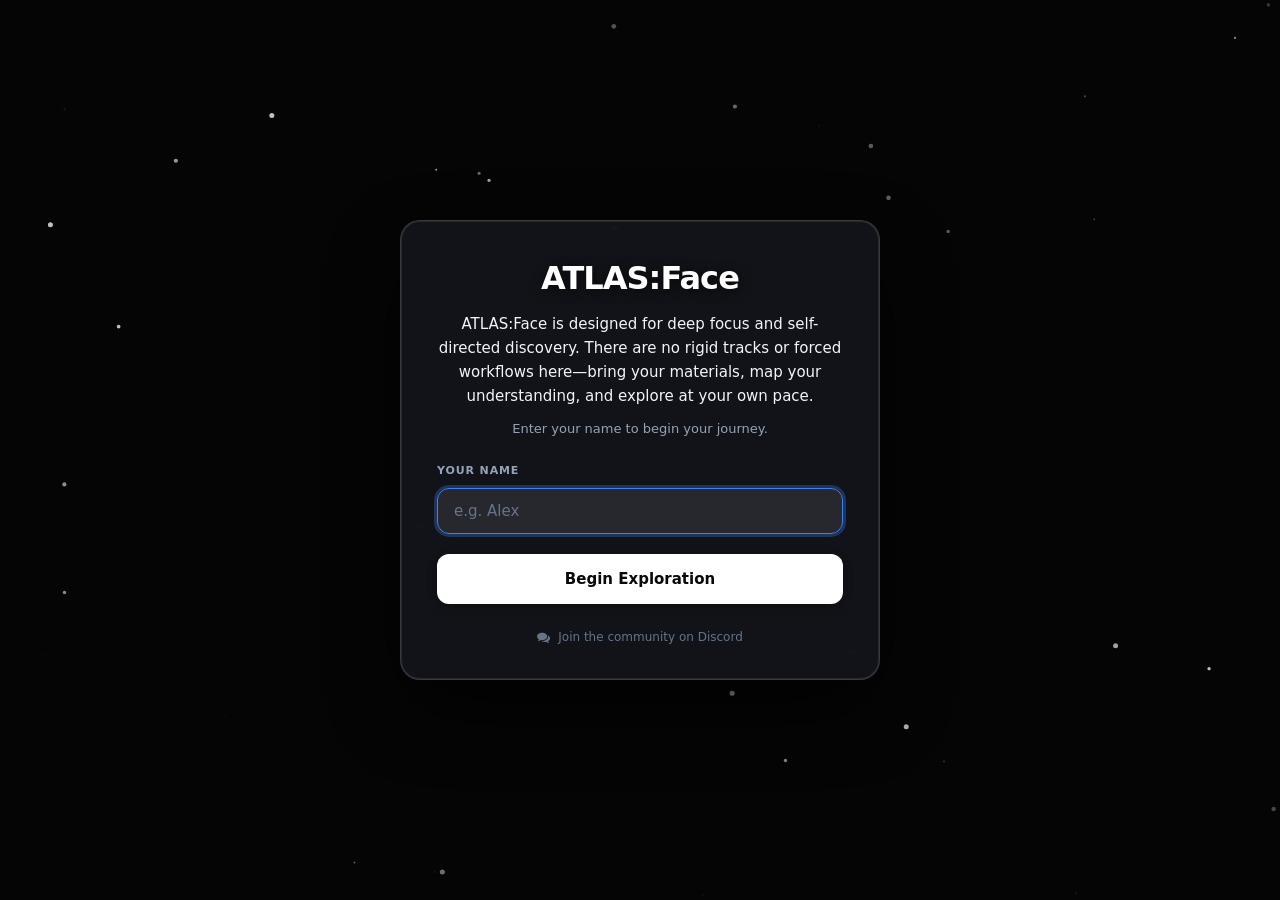
==== app/index.html @ 621ea897 "deploy: update site with web-optimized browser edition and v1.0.32 multi-platform releases" ====
<!DOCTYPE html>
<!-- filepath: d:\my-study-app\index.html -->

<head>
    <meta charset="UTF-8">
    <meta name="viewport" content="width=device-width, initial-scale=1.0, maximum-scale=1.0, user-scalable=no">
    <meta http-equiv="Content-Security-Policy"
        content="default-src 'self';
                 script-src 'self' 'unsafe-inline' 'unsafe-eval' 'wasm-unsafe-eval' blob: https://www.youtube.com https://*.youtube.com https://s.ytimg.com https://cdn.jsdelivr.net https://www.gstatic.com https://*.gstatic.com https://*.firebaseio.com https://*.firebasedatabase.app http://localhost:8400;
                 worker-src 'self' blob:;
                 style-src 'self' blob: https://fonts.googleapis.com https://cdn.jsdelivr.net 'unsafe-inline';
                 font-src 'self' data: https://fonts.gstatic.com https://cdn.jsdelivr.net;
                 img-src 'self' data: blob: https: http:;
                 frame-src 'self' blob: https://www.youtube.com https://youtube.com https://*.firebaseio.com https://*.firebasedatabase.app;
                 connect-src 'self' data: blob: ws: wss: https: http: http://localhost:* http://127.0.0.1:* https://*.resistancelabs.tech https://*.netlify.app https://generativelanguage.googleapis.com https://api.groq.com https://integrate.api.nvidia.com https://api.openai.com https://openrouter.ai https://api.deepseek.com https://api.anthropic.com https://api.mistral.ai https://www.youtube.com https://youtube.com https://*.googlevideo.com https://*.ytimg.com https://cdn.jsdelivr.net https://tessdata.projectnaptha.com https://api.github.com https://raw.githubusercontent.com https://*.firebaseio.com https://*.firebasedatabase.app wss://*.firebaseio.com wss://*.firebasedatabase.app https://www.gstatic.com http://localhost:8400;">
    <title>ATLAS:Face</title>
    <link rel="icon" type="image/png" href="./icon.png">
    <link rel="shortcut icon" href="./icon.ico">
    <!-- Extracted Theme Files -->
    <!-- Extracted Component Files -->
    <!-- Extracted Layout & UI Files (Pass 2 & 3) -->
    <!-- Design System Foundation -->
    <!-- Component Library -->
    <!-- Component Styles -->
    <!-- Routine System -->
    <!-- Brain Dump -->
    <!-- Mobile Responsive Styles -->
    <!-- Lain Theme Zero Transparency Override -->
    <!-- Lain Theme Complete Redesign -->
    <!-- Activity Rail Navigation -->
    <!-- Quick Create & Command Palette -->
    <!-- Plugin Marketplace -->
    <!-- Community Marketplace -->
    <!-- Multi-Select -->
    <!-- Mobile Redesign 2025 — Comprehensive mobile overrides — MUST BE LAST APP CSS -->
    <link rel="preconnect" href="https://fonts.googleapis.com">
    <link rel="preconnect" href="https://fonts.gstatic.com" crossorigin>
    <link rel="preload" as="style" href="https://fonts.googleapis.com/css2?family=Fira+Code:wght@300..700&family=Inter:ital,opsz,wght@0,14..32,100..900;1,14..32,100..900&family=Outfit:wght@100..900&display=swap" onload="this.onload=null;this.rel='stylesheet'">
    <link rel="preload" as="style" href="https://fonts.googleapis.com/css2?family=EB+Garamond:wght@400;500;700&family=Georgia&family=Playfair+Display:wght@700&family=Source+Code+Pro:wght@400;500&display=swap" onload="this.onload=null;this.rel='stylesheet'">
    <noscript>
        <link rel="stylesheet" href="https://fonts.googleapis.com/css2?family=Fira+Code:wght@300..700&family=Inter:ital,opsz,wght@0,14..32,100..900;1,14..32,100..900&family=Outfit:wght@100..900&display=swap">
        <link rel="stylesheet" href="https://fonts.googleapis.com/css2?family=EB+Garamond:wght@400;500;700&family=Georgia&family=Playfair+Display:wght@700&family=Source+Code+Pro:wght@400;500&display=swap">
    </noscript>

    <!-- Early Web Bridge Initialization for Browser Mode -->
    <script>
        (function() {
            if (!window.electronAPI && !(window.Capacitor && window.Capacitor.isNativePlatform && window.Capacitor.isNativePlatform())) {
                var noop = function() { return Promise.resolve({ success: true }); };
                window.electronAPI = new Proxy({
                    isWeb: true,
                    getAppVersion: function() { return Promise.resolve('1.0.32'); },
                    getAppSettings: function() { return Promise.resolve({ success: true, vaultsRootPath: 'browser-vault', web: true }); },
                    getVaultsRoot: function() { return Promise.resolve({ success: true, path: 'browser-vault', isDefault: true, web: true }); },
                    openExternal: function(url) { window.open(url, '_blank', 'noopener,noreferrer'); return Promise.resolve({ success: true }); }
                }, {
                    get: function(target, prop) {
                        if (prop in target) return target[prop];
                        return noop;
                    }
                });
            }
        })();
    </script>

    <!-- Early Theme Detection - Apply theme class before first paint -->
    <script>
        (function () {
            try {
                var savedTheme = localStorage.getItem('setting_theme') || 'system';
                var themeClass = 'theme-light';
                var isDark = false;

                // Map theme value to class
                var themeMap = {
                    'light': 'theme-light',
                    'dark': 'theme-dark',
                    'atlas-dark': 'theme-atlas-dark',
                    'classic-light': 'theme-classic-light',
                    'lea': 'theme-lea',
                    'nonov': 'theme-nonov',
                    'athenaeum': 'theme-athenaeum',
                    'solo-leveling': 'theme-solo-leveling',
                    'lain': 'theme-lain',
                    'christmas': 'theme-christmas',
                    'eman': 'theme-eman',
                    'taz': 'theme-taz'
                };

                // Dark themes list
                var darkThemes = ['dark', 'atlas-dark', 'nonov', 'solo-leveling', 'lain', 'taz'];

                if (savedTheme === 'founder') {
                    savedTheme = 'system';
                    localStorage.setItem('setting_theme', savedTheme);
                }

                if (savedTheme === 'system') {
                    isDark = window.matchMedia && window.matchMedia('(prefers-color-scheme: dark)').matches;
                    themeClass = isDark ? 'theme-dark' : 'theme-light';
                } else if (themeMap[savedTheme]) {
                    themeClass = themeMap[savedTheme];
                    isDark = darkThemes.indexOf(savedTheme) !== -1;
                } else if (savedTheme.startsWith('custom-')) {
                    themeClass = 'theme-' + savedTheme;
                }

                document.documentElement.classList.add(themeClass);
                if (savedTheme.startsWith('custom-')) {
                    document.documentElement.classList.add('theme-custom-active');
                    document.documentElement.dataset.customThemeId = savedTheme;
                }

                var editorGrainTexture = localStorage.getItem('setting_editor_grain_texture');
                if (editorGrainTexture === 'false') {
                    document.documentElement.classList.add('editor-grain-texture-off');
                }

                // Apply immediate dark styles to prevent flash
                if (isDark) {
                    document.documentElement.style.setProperty('--splash-bg', '#050505');
                    document.documentElement.style.setProperty('--splash-text', '#DADADA');
                }
            } catch (e) {
                console.warn('Early theme detection failed:', e);
            }
        })();
    </script>

    <!-- Early Feature Gating - Hide disabled features before first paint -->
    <script>
        (function() {
            try {
                var STORAGE_KEY = 'featureGating_profile';
                var STORAGE_KEY_CUSTOM = 'featureGating_custom';
                var profileId = localStorage.getItem(STORAGE_KEY) || 'study-session';
                
                // All feature keys (must match feature-gating.js ALL_FEATURES)
                var allKeys = ['review','focus','universe','edits','quest','routine','braindump','brainTraining','gamification','skillAllocation','adventureLog','marketplace','multiSelect','resources','bulk','aiGen','cardAIChat','notes','scratch','firstPrinciples','liveMarkdownSync','slides','canvas','exportPdf','shareLesson','exercisePanel','journal','welcomeScreen','themeCreator','crammingViz','discordActivity','aiQuotes','exam','goals','thinkDeeper','cardSplitter','cardExpander','cardLinking','cardRefiner','pdfViewer','videoViewer','videoAI','epubViewer'];
                
                var profiles = {
                    'study-session': ['review','notes','aiGen','journal','resources','pdfViewer','videoViewer','videoAI','epubViewer','cardLinking','liveMarkdownSync','welcomeScreen'],
                    essentials: ['review','notes','aiGen'],
                    balanced: ['review','focus','quest','edits','gamification','adventureLog','notes','aiGen','cardAIChat','bulk','scratch','journal','exam','goals','resources','cardLinking','thinkDeeper','cardRefiner','firstPrinciples','liveMarkdownSync','pdfViewer','videoViewer','epubViewer','marketplace','multiSelect','shareLesson','exercisePanel','welcomeScreen','skillAllocation','braindump','brainTraining','universe'],
                    power: allKeys
                };
                
                var enabled;
                if (profileId === 'custom') {
                    try {
                        var custom = JSON.parse(localStorage.getItem(STORAGE_KEY_CUSTOM) || '{}');
                        enabled = allKeys.filter(function(k) { return custom[k] !== false; });
                    } catch(e) { enabled = profiles['study-session']; }
                } else {
                    enabled = profiles[profileId] || profiles['study-session'];
                }
                
                // Build CSS rule to hide disabled features instantly
                var hiddenSelectors = allKeys
                    .filter(function(k) { return enabled.indexOf(k) === -1; })
                    .map(function(k) { return '[data-feature="' + k + '"]'; });
                
                if (hiddenSelectors.length > 0) {
                    var style = document.createElement('style');
                    style.id = 'early-feature-gating';
                    style.textContent = hiddenSelectors.join(',') + '{display:none!important}';
                    document.head.appendChild(style);
                }
            } catch(e) {
                console.warn('Early feature gating failed:', e);
            }
        })();
    </script>

    <!-- Immediate dark splash style for dark themes (no flash of white) -->
    <style>
        .splash-overlay {
            position: fixed;
            inset: 0;
            width: 100%;
            height: 100%;
            display: flex;
            flex-direction: column;
            justify-content: center;
            align-items: center;
            overflow: hidden;
            z-index: var(--z-splash, 100000);
            isolation: isolate;
            background:
                url('./assets/paper-grain-CIH4DCIx.png'),
                linear-gradient(135deg, #fcfcfb 0%, #f8fafc 54%, #eef2f6 100%);
            background-size: 180px 180px, auto;
        }

        .splash-overlay::before {
            content: '';
            position: absolute;
            inset: 0;
            z-index: -1;
            pointer-events: none;
            background:
                linear-gradient(90deg, transparent, rgba(17, 24, 39, 0.09) 49%, transparent);
            opacity: 0.32;
            mix-blend-mode: multiply;
        }

        .splash-logo {
            display: flex;
            flex-direction: column;
            align-items: center;
            gap: 14px;
            position: relative;
            z-index: 1;
        }

        .splash-icon {
            width: clamp(112px, 13vw, 150px);
            height: clamp(112px, 13vw, 150px);
            object-fit: contain;
        }

        .splash-brand {
            display: flex;
            align-items: baseline;
            gap: 2px;
            font-family: 'Outfit', 'Inter', system-ui, sans-serif;
            font-size: clamp(2rem, 4vw, 2.8rem);
            font-weight: 650;
            line-height: 1;
            letter-spacing: 0;
        }

        .splash-atlas {
            color: #111827;
        }

        .splash-colon {
            color: #2563eb;
        }

        .splash-face,
        .splash-tagline {
            color: #6b7280;
        }

        .splash-tagline {
            max-width: min(80vw, 420px);
            margin: 8px 0 0;
            font-size: 0.8rem;
            line-height: 1.45;
            letter-spacing: 0.08em;
            text-align: center;
            text-transform: uppercase;
        }

        .splash-loader {
            position: relative;
            z-index: 1;
            width: min(52vw, 260px);
            height: 2px;
            margin-top: 36px;
            overflow: hidden;
            background: rgba(17, 24, 39, 0.13);
        }

        .splash-loader-bar {
            width: 42%;
            height: 100%;
            background: linear-gradient(90deg, transparent, #2563eb, transparent);
        }

        html:not(.theme-light):not(.theme-lea):not(.theme-nonov):not(.theme-athenaeum):not(.theme-classic-light) .splash-overlay {
            --splash-early-bg: #08090d;
            --splash-early-text: #eceff4;
            --splash-early-muted: #9aa3af;
            background:
                url('./assets/paper-grain-CIH4DCIx.png'),
                linear-gradient(135deg, #08090d 0%, #11151c 48%, #090b10 100%) !important;
            background-size: 180px 180px, auto !important;
        }

        html:not(.theme-light):not(.theme-lea):not(.theme-nonov):not(.theme-athenaeum):not(.theme-classic-light) .splash-atlas,
        html:not(.theme-light):not(.theme-lea):not(.theme-nonov):not(.theme-athenaeum):not(.theme-classic-light) .splash-face {
            color: var(--splash-early-text) !important;
        }

        html:not(.theme-light):not(.theme-lea):not(.theme-nonov):not(.theme-athenaeum):not(.theme-classic-light) .splash-icon {
            filter: invert(1) drop-shadow(0 18px 40px rgba(0, 0, 0, 0.35)) !important;
        }

        html.theme-nonov .splash-overlay {
            background:
                url('./assets/paper-grain-CIH4DCIx.png'),
                linear-gradient(120deg, rgba(4, 179, 0, 0.10), transparent 38%, rgba(123, 0, 186, 0.14)),
                linear-gradient(135deg, #17141c 0%, #24202b 54%, #18151f 100%) !important;
            background-size: 180px 180px, auto, auto !important;
        }

        html.theme-nonov .splash-overlay::before {
            background:
                linear-gradient(90deg, transparent, rgba(237, 237, 237, 0.055) 49%, transparent);
            opacity: 0.28;
            mix-blend-mode: soft-light;
        }

        html.theme-nonov .splash-atlas,
        html.theme-nonov .splash-face {
            color: #ededed !important;
        }

        html.theme-nonov .splash-colon {
            color: #04b300 !important;
        }

        html.theme-nonov .splash-tagline {
            color: #a5a5a5 !important;
        }

        html.theme-nonov .splash-icon {
            filter: invert(1) drop-shadow(0 18px 40px rgba(4, 179, 0, 0.12)) !important;
        }

        html.theme-nonov .splash-loader {
            background: rgba(237, 237, 237, 0.14);
        }

        html.theme-nonov .splash-loader-bar {
            background: linear-gradient(90deg, transparent, #04b300, transparent);
        }
    </style>

  <script type="module" crossorigin src="./assets/index-QHYFmtLO.js"></script>
  <link rel="modulepreload" crossorigin href="./assets/vendor-codemirror-DUfYp2mG.js">
  <link rel="modulepreload" crossorigin href="./assets/vendor-markdown-BkjUMIlX.js">
  <link rel="modulepreload" crossorigin href="./assets/vendor-graph-DwCx8zU5.js">
  <link rel="stylesheet" crossorigin href="./assets/vendor-markdown-BCx1q_2Y.css">
  <link rel="stylesheet" crossorigin href="./assets/index-DNHYr3q3.css">
</head>

<body>
    <!-- Mobile Navigation - MUST LOAD FIRST for viewport detection -->

    <!-- Splash Screen Overlay -->
    <div id="splash-overlay" class="splash-overlay">
        <div class="splash-logo">
            <img src="./assets/logo-mark-trans-CnV2a4aa.png" alt="ATLAS Logo" class="splash-icon" width="150" height="150">
            <div class="splash-brand">
                <span class="splash-atlas">ATLAS</span><span class="splash-colon">:</span><span
                    class="splash-face">Face</span>
            </div>
            <p class="splash-tagline">Your intelligent study companion</p>
        </div>
        <div class="splash-loader">
            <div class="splash-loader-bar"></div>
        </div>
    </div>

    <div id="custom-title-bar">
        <div class="title-bar-main-area">
            <div class="app-icon-title">
                <!-- You can put an SVG or img tag here for your app icon -->
                <!-- <img src="path/to/your/icon.png" alt="App Icon" class="app-icon"> -->
                <span class="app-title">ATLAS:Face</span> <!-- Or set via document.title -->
                <button id="workspace-title-chip" class="workspace-title-chip" type="button" title="Current workspace">
                    <i class="fa fa-folder-open-o" aria-hidden="true"></i>
                    <span id="workspace-title-name">Workspace</span>
                </button>
            </div>

            <div id="title-bar-affirmation" class="title-bar-dynamic-text" title="Click to change" data-feature="aiQuotes">
                <!-- Content will be set by JavaScript -->
            </div>
            <!-- Quick Action Buttons -->
            <div class="title-bar-actions">
                <!-- Buttons moved to sidebar -->
            </div>
        </div>
        <div class="window-controls">
            <!-- index.html - Inside .window-controls -->

            <button id="minimize-btn" class="window-control-btn" title="Minimize">
                <span class="wc-symbol">−</span>
            </button>

            <button id="maximize-btn" class="window-control-btn" title="Maximize">
                <span class="wc-symbol">□</span>
            </button>

            <button id="restore-btn" class="window-control-btn" title="Restore" style="display: none;">
                <span class="wc-symbol">❐</span>
            </button>

            <button id="close-btn" class="window-control-btn" title="Close">
                <span class="wc-symbol">×</span>
            </button>
        </div>
    </div>

    <div class="container">
        <!-- Activity Rail - Always visible icon navigation -->
        <nav class="activity-rail" id="activity-rail" role="navigation" aria-label="Activity navigation">
            <div class="activity-rail-top">
                <!-- Rail items rendered dynamically by ActivityRailController from registry -->
            </div>
            <div class="activity-rail-bottom">
                <div class="activity-rail-separator"></div>
                <!-- Bottom items rendered dynamically -->
                <div class="activity-rail-user" id="rail-user-avatar" title="Profile & Stats" data-avatar-mode="initials">
                    S
                </div>
            </div>
        </nav>

        <!-- Activity Panel - Expandable content next to rail -->
        <div class="activity-panel" id="activity-panel">
            <div class="activity-panel-header">
                <span class="activity-panel-title" id="activity-panel-title">Explorer</span>
                <button class="activity-panel-close" id="activity-panel-close" title="Close Panel">
                    <i class="fa fa-times" aria-hidden="true"></i>
                </button>
            </div>
            <div class="activity-panel-body" id="activity-panel-body">
                <!-- Explorer Panel View (default) -->
                <div class="activity-panel-view active" data-view="explorer" id="panel-view-explorer">
                    <div class="explorer-skeleton-container">
                        <div class="explorer-header-bar"><div class="explorer-search-wrapper skeleton"></div></div>
                        <div class="explorer-tree">
                            <div class="explorer-node skeleton-node"><div class="explorer-icon skeleton skeleton-avatar"></div><div class="explorer-name skeleton skeleton-text" style="width: 70%"></div></div>
                            <div class="explorer-node skeleton-node" style="padding-left: 28px"><div class="explorer-icon skeleton skeleton-avatar"></div><div class="explorer-name skeleton skeleton-text" style="width: 50%"></div></div>
                            <div class="explorer-node skeleton-node" style="padding-left: 28px"><div class="explorer-icon skeleton skeleton-avatar"></div><div class="explorer-name skeleton skeleton-text" style="width: 60%"></div></div>
                            <div class="explorer-node skeleton-node"><div class="explorer-icon skeleton skeleton-avatar"></div><div class="explorer-name skeleton skeleton-text" style="width: 45%"></div></div>
                            <div class="explorer-node skeleton-node"><div class="explorer-icon skeleton skeleton-avatar"></div><div class="explorer-name skeleton skeleton-text" style="width: 80%"></div></div>
                        </div>
                    </div>
                </div>

                <!-- Search Panel View -->
                <div class="activity-panel-view" data-view="search" id="panel-view-search">
                    <!-- Populated by SearchPanel at runtime -->
                </div>

                <!-- Tasks Panel View -->
                <div class="activity-panel-view" data-view="quests" id="panel-view-quests">
                    <div style="padding: 12px; color: var(--color-text-muted); font-size: 13px;">
                        <p style="margin: 0 0 8px;"><i class="fa fa-check-square-o"></i> Tasks panel is loading.</p>
                    </div>
                </div>

                <!-- Journal Panel View -->
                <div class="activity-panel-view" data-view="journal" id="panel-view-journal">
                    <div style="padding: 12px; color: var(--color-text-muted); font-size: 13px;">
                        <p style="margin: 0 0 8px;"><i class="fa fa-pencil-square-o"></i> Journal panel — Phase 5 will move session notes here.</p>
                    </div>
                </div>
            </div>
            <div class="activity-panel-resizer" id="activity-panel-resizer"></div>
        </div>

        <!-- Old Sidebar REMOVED — archived to archive/old-sidebar/ -->

        <!-- Hidden action-button anchors (old sidebar buttons that other systems proxy-click) -->
        <div id="sidebar-action-anchors" style="display:none !important;" aria-hidden="true">
            <!-- Plugin button host (addSidebarButton injects here) -->
            <div id="quick-actions-section"><div class="sidebar-action-grid"></div></div>

            <!-- Home view quick actions -->
            <button id="start-review-btn" data-feature="review"></button>
            <button id="sidebar-daily-focus-btn" data-feature="focus"></button>
            <button id="knowledge-universe-btn" data-feature="universe"></button>
            <button id="brain-training-btn" data-feature="brainTraining"></button>
            <button id="braindump-btn" data-feature="braindump"></button>
            <button id="routine-btn" data-feature="routine"></button>

            <!-- Course/project context actions -->
            <button id="review-course-btn" data-feature="review"></button>
            <button id="generate-exam-btn" data-feature="exam"></button>
            <button id="set-goal-btn" data-feature="goals"></button>

            <!-- Lesson context actions -->
            <button id="toggle-markdown-view-btn" data-feature="notes"></button>
            <button id="slideshow-btn" data-feature="slides"></button>
            <button id="canvas-view-btn" data-feature="canvas"></button>
            <button id="bulk-add-cards-btn" data-feature="bulk"></button>
            <button id="generate-cards-from-markdown-btn" data-feature="aiGen"></button>
            <button id="scratchpad-btn" data-feature="scratch"></button>
            <button id="export-pdf-btn" data-feature="exportPdf"></button>

            <!-- Resource buttons -->
            <button id="show-pdf-resources-btn" data-feature="pdfViewer"></button>
            <button id="show-video-resources-btn" data-feature="videoViewer"></button>
            <button id="open-epub-btn" data-feature="epubViewer"></button>

            <!-- Folder-level action buttons -->
            <button id="folder-start-review-btn" data-feature="review"></button>
            <button id="folder-daily-focus-btn" data-feature="focus"></button>
            <button id="folder-knowledge-universe-btn" data-feature="universe"></button>
            <button id="folder-quick-quest-btn" data-feature="quest"></button>
            <button id="lesson-knowledge-universe-btn" data-feature="universe"></button>

            <!-- Sidebar view containers (referenced for state checks) -->
            <div id="sidebar-view-courses" class="sidebar-view"></div>
            <div id="sidebar-view-folder-content" class="sidebar-view"></div>
            <div id="sidebar-view-lessons" class="sidebar-view"></div>

            <!-- Lists (referenced by ID for mutation observers / event delegation) -->
            <ul id="course-list"></ul>
            <ul id="lesson-list"></ul>
            <ul id="folder-content-list"></ul>
            <ul id="favorites-list"></ul>
            <div id="favorites-empty"></div>
            <div id="favorites-section"></div>
            <div id="all-vaults-section"></div>
            <ul id="pdf-resources-list"></ul>
            <ul id="video-resources-list"></ul>
            <div id="backlinks-container"></div>
            <ul id="backlinks-list"></ul>

            <!-- Title/header elements -->
            <h2 id="folder-content-title"></h2>
            <h2 id="lesson-view-course-title"></h2>
            <p id="course-next-review-time"></p>

            <!-- Input areas -->
            <div id="add-course-input-area" style="display:none;">
                <input type="text" id="new-course-name" placeholder="Project Name">
                <button id="confirm-add-course-btn"></button>
                <button id="cancel-add-course-btn"></button>
            </div>
            <div id="add-vault-input-area" style="display:none;">
                <input type="text" id="new-vault-name" placeholder="Vault Name">
                <button id="confirm-add-vault-btn"></button>
                <button id="cancel-add-vault-btn"></button>
            </div>
            <div id="add-course-in-folder-input-area" style="display:none;">
                <input type="text" id="new-folder-course-name" placeholder="Project Name">
                <button id="confirm-add-folder-course-btn"></button>
                <button id="cancel-add-folder-course-btn"></button>
            </div>
            <div id="add-lesson-input-area" style="display:none;">
                <input type="text" id="new-lesson-name" placeholder="Topic Name">
                <button id="confirm-add-lesson-btn"></button>
                <button id="cancel-add-lesson-btn"></button>
            </div>

            <!-- Quick create bar -->
            <button id="qc-vault"></button>
            <button id="qc-project" disabled></button>
            <button id="qc-topic" disabled></button>
            <button id="qc-card" disabled></button>
            <button id="qc-command-palette"></button>

            <!-- User profile / footer -->
            <div id="sidebar-user-clickable"></div>
            <div id="user-avatar-initials"></div>
            <span id="user-display-name">Scholar</span>
            <span id="user-level-badge" data-feature="gamification"></span>
            <span id="user-streak-badge" data-feature="gamification"></span>
            <span id="user-streak-count">0</span>
            <span id="sidebar-skill-points" data-feature="skillAllocation"></span>
            <span id="sidebar-skill-points-count">0</span>

            <!-- Misc -->
            <input type="text" id="global-search-input" placeholder="Search...">
            <button id="sidebar-marketplace-btn" data-feature="marketplace"></button>
            <button id="sidebar-settings-btn"></button>
        </div>

        <!-- Main Content Area - START -->
        <div class="main-content">
            <!-- Context Toolbar (Phase 3) — breadcrumb + actions -->
            <div id="context-toolbar"></div>

            <button id="toggle-journal-sidebar-btn"
                title="Toggle Notes Panel" data-feature="journal"><i class="fa fa-book" aria-hidden="true"></i></button>

            <button id="toggle-gamification-sidebar-btn" title="Toggle Tasks" data-feature="gamification"><i class="fa fa-check-square-o"
                    aria-hidden="true"></i></button>

            <!-- Daily Focus Button -->
            <button id="daily-focus-btn" class="daily-focus-btn" title="Daily Focus" data-feature="focus"><i class="fa fa-lightbulb-o"
                    aria-hidden="true"></i></button>

            <!-- Settings Button -->
            <button id="settings-btn" class="settings-btn" title="Settings"><i class="fa fa-cog"
                    aria-hidden="true"></i></button>

            <!-- Cramming Visualization Button -->

            <!-- Resource Buttons -->
            <button id="pdf-resources-btn" class="header-icon-btn" title="PDF Resources" data-feature="pdfViewer" style="display: none;"><i
                    class="fa fa-file-pdf-o" aria-hidden="true"></i></button>
            <button id="video-resources-btn" class="header-icon-btn" title="Video Resources" data-feature="videoViewer" style="display: none;"><i
                    class="fa fa-video-camera" aria-hidden="true"></i></button>

            <div class="lesson-header"> <!-- Optional wrapper for title -->
                <h3 id="lesson-title">Select a Topic</h3>
                <!-- View Toggle: Cards ↔ Document -->
                <div id="view-mode-toggle" class="view-mode-toggle" style="display: none;">
                    <button class="view-mode-btn active" data-view="cards" title="Card View">
                        <i class="fa fa-th-large" aria-hidden="true"></i>
                        <span>Cards</span>
                    </button>
                    <button class="view-mode-btn" data-view="document" title="Document View">
                        <i class="fa fa-file-text-o" aria-hidden="true"></i>
                        <span>Document</span>
                    </button>
                    <button id="view-sync-toggle-btn" class="view-mode-btn view-sync-btn" title="Toggle Document/Card Sync">
                        <i class="fa fa-link" aria-hidden="true"></i>
                        <span>Sync: On</span>
                    </button>
                </div>
            </div>
            <div id="note-editor-container">
                <!-- Cards will appear here -->
                <p>Topic content will appear here.</p>
            </div>

            <!-- Markdown Editor Container -->
            <div id="markdown-editor-container" style="display: none;">
                <div id="markdown-editor-toolbar"></div>
                <div id="markdown-editor"></div>
            </div>

            <!-- Scroll Buttons -->
            <div id="main-scroll-buttons-container" class="scroll-buttons-container"> <!-- <<< RENAMED ID -->
                <button id="scroll-to-top-btn" title="Scroll Content to Top"><i class="fa fa-chevron-up"
                        aria-hidden="true"></i></button>
                <button id="scroll-to-bottom-btn" title="Scroll Content to Bottom"><i class="fa fa-chevron-down"
                        aria-hidden="true"></i></button>
            </div>
        </div>
        <!-- Main Content Area - END -->

        <div id="journal-right-sidebar" class="right-sidebar" data-feature="journal">
            <div id="journal-sidebar-resizer" class="right-sidebar-resizer"></div>
            <button id="close-journal-sidebar-btn" title="Close Notes Panel"><i class="fa fa-times"
                    aria-hidden="true"></i></button>
            <div id="journal-sidebar-editor-container">
                <!-- Textarea will be added here by JS -->
            </div>
            <div id="sidebar-scroll-buttons-container" class="scroll-buttons-container">
                <button id="sidebar-scroll-to-top-btn" title="Scroll Notes to Top"><i class="fa fa-chevron-up"
                        aria-hidden="true"></i></button>
                <button id="sidebar-scroll-to-bottom-btn" title="Scroll Notes to Bottom"><i class="fa fa-chevron-down"
                        aria-hidden="true"></i></button>
            </div>
        </div>

        <div id="gamification-right-sidebar" class="right-sidebar gamification-sidebar" data-feature="gamification">
            <div id="gamification-sidebar-resizer" class="right-sidebar-resizer"></div>
            <button id="close-gamification-sidebar-btn" title="Close Tasks"><i class="fa fa-times"
                    aria-hidden="true"></i></button>
            <div class="gamification-sidebar-content">
                <header class="gamification-sidebar-header">
                    <h2>Tasks</h2>
                    <p class="gamification-sidebar-subtitle">Plan and track your active work.</p>
                </header>
                <div class="sidebar-tabs">
                    <button class="tab-btn active" data-tab="quests">Tasks</button>
                    <button class="tab-btn" data-tab="stats">Progress</button>
                    <!-- Pet tab removed - can be re-enabled later -->
                </div>
                <div class="sidebar-tab-content">
                    <div id="gamification-tab-quests" class="tab-pane active">
                        <div class="quest-actions">
                            <button id="add-adventure-btn" class="add-quest-btn">
                                <i class="fa fa-plus" aria-hidden="true"></i>
                                New task
                            </button>
                            <button id="add-ritual-btn" class="add-quest-btn">
                                <i class="fa fa-repeat" aria-hidden="true"></i>
                                New recurring
                            </button>
                        </div>
                        <div id="add-quest-input-area" class="add-quest-form" style="display: none;">
                            <h4 id="quest-form-title">Create task</h4>
                            <div class="form-group">
                                <label for="new-quest-title">Title <span class="required-asterisk">*</span></label>
                                <input type="text" id="new-quest-title" placeholder="What needs to get done?">
                            </div>
                            <div class="form-group">
                                <label for="new-quest-description">Description</label>
                                <textarea id="new-quest-description" placeholder="What needs to happen?"></textarea>
                            </div>
                            <div class="form-group">
                                <label for="new-quest-type">Type</label>
                                <select id="new-quest-type">
                                    <option value="general">Task</option>
                                    <option value="daily">Recurring task</option>
                                </select>
                            </div>
                            <div class="effort-estimation-group">
                                <div class="effort-input">
                                    <label for="new-quest-duration">Duration (minutes)</label>
                                    <input type="number" id="new-quest-duration" min="5" step="5" placeholder="30">
                                </div>
                                <div class="effort-input">
                                    <label for="new-quest-complexity">Effort</label>
                                    <select id="new-quest-complexity">
                                        <option value="1">Very Low</option>
                                        <option value="2">Low</option>
                                        <option value="3" selected>Medium</option>
                                        <option value="4">High</option>
                                        <option value="5">Very High</option>
                                    </select>
                                </div>
                            </div>
                            <div class="calculated-xp-display">
                                <label>Internal score</label>
                                <span id="calculated-xp-value">---</span>
                            </div>
                            <div class="form-actions">
                                <button id="confirm-add-quest-btn" class="primary-btn" type="button">
                                    <i class="fa fa-check" aria-hidden="true"></i>
                                    Save task
                                </button>
                                <button id="cancel-add-quest-btn" class="secondary-btn" type="button">
                                    <i class="fa fa-times" aria-hidden="true"></i>
                                    Cancel
                                </button>
                            </div>
                        </div>
                        <div class="quest-list-groups">
                            <!-- Today's Routine Blocks Section -->
                            <section id="routine-blocks-section" class="quest-list-group routine-blocks-section">
                                <div class="routine-blocks-header">
                                    <h4>Today's Flow</h4>
                                    <button id="open-routine-modal-btn" class="routine-expand-btn" title="Open Full Routine">
                                        <i class="fa fa-expand" aria-hidden="true"></i>
                                    </button>
                                </div>
                                <div id="routine-blocks-container" class="routine-blocks-list">
                                    <!-- Routine blocks will be rendered here -->
                                </div>
                            </section>
                            <section class="quest-list-group">
                                <h4>Recurring</h4>
                                <ul class="quest-list daily-quests"></ul>
                            </section>
                            <section class="quest-list-group">
                                <h4>Active tasks</h4>
                                <ul class="quest-list general-quests"></ul>
                            </section>
                        </div>
                        <div class="quest-history-link">
                            <button id="open-adventure-log-btn" class="adventure-log-btn">
                                <i class="fa fa-history" aria-hidden="true"></i>
                                <span>View task activity</span>
                                <i class="fa fa-external-link" aria-hidden="true"></i>
                            </button>
                        </div>
                    </div>
                    <div id="gamification-tab-stats" class="tab-pane">
                        <div id="stats-dashboard-root" class="stats-dashboard-root">
                            <div class="stats-dashboard-loading">Loading stats...</div>
                        </div>
                    </div>
                    <!-- Pet tab pane removed - can be re-enabled later
                    <div id="gamification-tab-pet" class="tab-pane">
                        <div id="virtual-pet-root" class="virtual-pet-root">
                            <div class="virtual-pet-loading">Loading your study companion...</div>
                        </div>
                    </div>
                    -->
                </div>
            </div>
        </div>

    </div> <!-- End of Container -->

    <!-- Task Activity Modal -->
    <div id="adventure-log-modal-overlay" class="modal-overlay" data-feature="gamification">
        <div class="modal-box adventure-log-modal">
            <div class="adventure-log-modal-header">
                <h2><i class="fa fa-history" aria-hidden="true"></i> Task Activity</h2>
                <button id="close-adventure-log-modal-btn" class="modal-close-btn" title="Close">
                    <i class="fa fa-times" aria-hidden="true"></i>
                </button>
            </div>
            <div class="adventure-log-modal-content">
                <div id="adventure-log-dashboard-root" class="adventure-log-dashboard-root">
                    <div class="adventure-log-loading">Loading task activity...</div>
                </div>
            </div>
        </div>
    </div>

    <!-- Delete Confirmation Modal -->

    <!-- AI Generate Cards Modal -->
    <div id="ai-gen-cards-overlay" class="modal-overlay" style="display:none" data-feature="aiGen">
        <div class="modal-box ai-gen-cards-modal">
            <div class="ai-gen-cards-header">
                <h2><i class="fa fa-magic" aria-hidden="true"></i> AI Generate Cards</h2>
                <button class="ai-gen-cards-close modal-close-btn" data-modal-close title="Close">
                    <i class="fa fa-times" aria-hidden="true"></i>
                </button>
            </div>
            <div class="ai-gen-cards-body">
                <div class="ai-gen-cards-target">
                    <label>Add to:</label>
                    <select id="ai-gen-cards-lesson-select"></select>
                </div>
                <div class="ai-gen-cards-input-area">
                    <label for="ai-gen-cards-textarea">Paste your content</label>
                    <textarea id="ai-gen-cards-textarea" class="ai-gen-cards-textarea"
                        placeholder="Paste lecture notes, article text, or any study material here…"></textarea>
                    <span id="ai-gen-cards-char-count" class="ai-gen-cards-char-count"></span>
                </div>
                <div class="ai-gen-cards-actions">
                    <button id="ai-gen-cards-generate-btn" class="ai-gen-cards-generate-btn">
                        <span class="spinner"></span>
                        <span class="btn-text"><i class="fa fa-magic"></i> Generate Cards</span>
                    </button>
                    <span id="ai-gen-cards-status" class="ai-gen-cards-status"></span>
                </div>
                <div id="ai-gen-cards-error" class="ai-gen-cards-error"></div>
                <div id="ai-gen-cards-preview" class="ai-gen-cards-preview">
                    <div class="ai-gen-cards-preview-header">
                        <h3>Preview</h3>
                        <span id="ai-gen-cards-count" class="ai-gen-cards-count"></span>
                    </div>
                    <div id="ai-gen-cards-list" class="ai-gen-cards-list"></div>
                </div>
            </div>
            <div class="ai-gen-cards-footer">
                <button id="ai-gen-cards-cancel-btn" class="btn-cancel">Cancel</button>
                <button id="ai-gen-cards-add-btn" class="btn-add-cards" disabled>Add Selected Cards</button>
            </div>
        </div>
    </div>


    <div id="item-delete-confirm-overlay" class="modal-overlay"> <!-- Changed ID -->
        <div class="modal-box">
            <h2 id="item-delete-confirm-title">Confirm Deletion</h2> <!-- Added ID -->
            <p id="item-delete-confirm-message">Are you sure you want to permanently delete this item?</p>
            <!-- Added ID -->
            <div class="modal-preview-container">
                <strong>Preview/Name:</strong>
                <!-- Reusing modal-preview class, changed ID -->
                <pre id="item-delete-preview" class="modal-preview"></pre>
            </div>
            <div class="modal-actions">
                <!-- Changed IDs -->
                <button id="item-cancel-delete-btn" class="btn btn-ghost">Cancel</button>
                <button id="item-confirm-delete-btn" class="btn btn-danger">Delete</button>
            </div>
        </div>
    </div>

    <!-- Bulk Confirm Modal -->
    <div id="bulk-confirm-overlay" class="bulk-confirm-overlay">
        <div class="bulk-confirm-box">
            <h3 id="bulk-confirm-title">Confirm</h3>
            <p id="bulk-confirm-message"></p>
            <div class="bulk-confirm-actions">
                <button id="bulk-confirm-no" class="btn-cancel">Cancel</button>
                <button id="bulk-confirm-yes" class="btn-danger">Delete</button>
            </div>
        </div>
    </div>

    <!-- Bulk Move Modal -->
    <div id="bulk-move-overlay" class="bulk-move-overlay">
        <div class="bulk-move-box">
            <h3 id="bulk-move-title">Move items to...</h3>
            <select id="bulk-move-destination">
                <option value="">Choose destination...</option>
            </select>
            <div class="bulk-move-actions">
                <button id="bulk-move-cancel" class="btn-cancel">Cancel</button>
                <button id="bulk-move-confirm" class="btn-primary">Move</button>
            </div>
        </div>
    </div>

    <!-- Move Lesson Modal -->
    <div id="move-lesson-modal-overlay" class="modal-overlay">
        <div class="modal-box">
            <h2>Move Lesson</h2>
            <p>Select the destination course for "<span id="move-lesson-name"></span>":</p>

            <div class="course-selection-container">
                <select id="move-lesson-course-select" class="course-select">
                    <option value="">Choose a course...</option>
                </select>
            </div>

            <div class="modal-actions">
                <button id="cancel-move-lesson-btn" class="btn btn-ghost">Cancel</button>
                <button id="confirm-move-lesson-btn" class="btn btn-primary">Move Lesson</button>
            </div>
        </div>
    </div>

    <!-- SRS Review Modal -->
    <div id="srs-review-modal-overlay" class="modal-overlay">

        <div class="modal-box review-modal">
            <!-- Thin Progress Bar at very top -->
            <div class="review-progress-bar">
                <div class="review-progress-fill" id="review-progress-fill"></div>
            </div>

            <!-- Top Navigation Bar -->
            <div class="review-topbar">
                <div class="review-topbar-left">
                    <button class="review-close-btn" id="review-close-btn" title="End session (Esc)">
                        <svg viewBox="0 0 24 24" fill="none" stroke="currentColor" stroke-width="2">
                            <path d="M15 19l-7-7 7-7"/>
                        </svg>
                        <span>Exit</span>
                    </button>
                    <button class="review-tab-out-btn" id="review-tab-out-btn" title="Tab out to floating mini study deck (M)">
                        <svg viewBox="0 0 24 24" fill="none" stroke="currentColor" stroke-width="2" width="16" height="16">
                            <rect x="3" y="3" width="18" height="18" rx="2" ry="2"/>
                            <rect x="12" y="12" width="7" height="7" rx="1" ry="1" fill="currentColor" fill-opacity="0.3"/>
                            <path d="M7 11V7h4"/>
                            <path d="M7 7l5 5"/>
                        </svg>
                        <span>Tab Out</span>
                    </button>
                    <button class="review-maximize-btn" id="review-maximize-btn" title="Expand to fullscreen review (M)" style="display: none;">
                        <svg viewBox="0 0 24 24" fill="none" stroke="currentColor" stroke-width="2" width="16" height="16">
                            <path d="M15 3h6v6"/>
                            <path d="M9 21H3v-6"/>
                            <path d="M21 3l-7 7"/>
                            <path d="M3 21l7-7"/>
                        </svg>
                        <span>Expand</span>
                    </button>
                    <div class="review-session-badge">
                        <svg viewBox="0 0 24 24" fill="none" stroke="currentColor" stroke-width="2" width="16" height="16">
                            <path d="M12 2L2 7l10 5 10-5-10-5z"/>
                            <path d="M2 17l10 5 10-5M2 12l10 5 10-5"/>
                        </svg>
                        <span id="srs-review-title">Review Session</span>
                    </div>
                </div>
                <div class="review-topbar-center">
                    <span id="srs-review-progress" class="review-progress-text">Card 1 of 10</span>
                </div>
                <div class="review-topbar-right">
                    <button id="srs-ignore-btn" class="review-ignore-btn ignore-btn" title="Ignore this card (never review again)">
                        <svg viewBox="0 0 24 24" fill="none" stroke="currentColor" stroke-width="2" width="14" height="14">
                            <path d="M17.94 17.94A10.07 10.07 0 0 1 12 20c-7 0-11-8-11-8a18.45 18.45 0 0 1 5.06-5.94M9.9 4.24A9.12 9.12 0 0 1 12 4c7 0 11 8 11 8a18.5 18.5 0 0 1-2.16 3.19m-6.72-1.07a3 3 0 1 1-4.24-4.24"/>
                            <line x1="1" y1="1" x2="23" y2="23"/>
                        </svg>
                        <span class="ignore-btn-text">Ignore</span>
                    </button>
                    <div class="review-session-stats">
                        <div class="stat-chip stat-correct" id="review-stat-correct" title="Correct">
                            <svg viewBox="0 0 24 24" fill="currentColor" width="14" height="14"><path d="M9 16.17L4.83 12l-1.42 1.41L9 19 21 7l-1.41-1.41L9 16.17z"/></svg>
                            <span>0</span>
                        </div>
                        <div class="stat-chip stat-incorrect" id="review-stat-incorrect" title="Needs review">
                            <svg viewBox="0 0 24 24" fill="currentColor" width="14" height="14"><path d="M19 6.41L17.59 5 12 10.59 6.41 5 5 6.41 10.59 12 5 17.59 6.41 19 12 13.41 17.59 19 19 17.59 13.41 12 19 6.41z"/></svg>
                            <span>0</span>
                        </div>
                    </div>
                </div>
            </div>

            <!-- Main Content Area — 3 column layout -->
            <div class="review-body">
                <!-- Left Sidebar — Tips & Insights -->
                <div class="review-sidebar review-sidebar-left">
                    <div class="sidebar-section">
                        <div class="sidebar-section-title">
                            <svg viewBox="0 0 24 24" fill="none" stroke="currentColor" stroke-width="2" width="16" height="16">
                                <path d="M9.663 17h4.673M12 3v1m6.364 1.636l-.707.707M21 12h-1M4 12H3m3.343-5.657l-.707-.707m2.828 9.9a5 5 0 117.072 0l-.548.547A3.374 3.374 0 0014 18.469V19a2 2 0 11-4 0v-.531c0-.895-.356-1.754-.988-2.386l-.548-.547z"/>
                            </svg>
                            Study Tip
                        </div>
                        <p class="sidebar-tip-text" id="review-study-tip">Try to recall the answer before revealing it. Active recall strengthens memory pathways more than passive review.</p>
                    </div>
                    <div class="sidebar-section">
                        <div class="sidebar-section-title">
                            <svg viewBox="0 0 24 24" fill="none" stroke="currentColor" stroke-width="2" width="16" height="16">
                                <polyline points="22 12 18 12 15 21 9 3 6 12 2 12"/>
                            </svg>
                            Session
                        </div>
                        <div class="sidebar-stat-row">
                            <span class="sidebar-stat-label">Accuracy</span>
                            <span class="sidebar-stat-value" id="review-accuracy">—</span>
                        </div>
                        <div class="sidebar-stat-row">
                            <span class="sidebar-stat-label">Avg. Speed</span>
                            <span class="sidebar-stat-value" id="review-avg-speed">—</span>
                        </div>
                        <div class="sidebar-stat-row">
                            <span class="sidebar-stat-label">Streak</span>
                            <span class="sidebar-stat-value" id="review-streak">0</span>
                        </div>
                    </div>
                </div>

                <!-- Center — Main Review Content -->
                <div class="review-center">
                    <!-- Scrollable Card Deck Area -->
                    <div class="review-card-scroll-area" id="srs-card-scroll-area">
                        <!-- Question Display -->
                        <div id="srs-review-front" class="review-section review-question-section">
                            <div class="review-question-content">
                                <div class="review-prompt-label">
                                    <svg class="prompt-icon" viewBox="0 0 24 24" fill="none" stroke="currentColor" stroke-width="2">
                                        <circle cx="12" cy="12" r="10"/>
                                        <path d="M9.09 9a3 3 0 0 1 5.83 1c0 2-3 3-3 3"/>
                                        <circle cx="12" cy="17" r="0.5" fill="currentColor"/>
                                    </svg>
                                    <span>Recall</span>
                                </div>
                                <h3 id="srs-review-prompt-topic" class="review-topic-title"></h3>
                            </div>
                        </div>

                        <!-- Answer Display -->
                        <div id="srs-review-back" class="review-section review-answer-section" style="display: none;">
                            <div class="review-answer-header">
                                <svg class="answer-icon" viewBox="0 0 24 24" fill="none" stroke="currentColor" stroke-width="2">
                                    <polyline points="20 6 9 17 4 12"/>
                                </svg>
                                <span>Complete Answer</span>
                            </div>
                            <div id="srs-review-answer-content" class="review-answer-content"></div>
                        </div>
                    </div>

                    <!-- Actions -->
                    <div class="modal-actions review-actions">
                        <button id="srs-show-answer-btn" class="show-answer-btn">
                            <svg viewBox="0 0 24 24" fill="none" stroke="currentColor" stroke-width="2">
                                <path d="M1 12s4-8 11-8 11 8 11 8-4 8-11 8-11-8-11-8z"/>
                                <circle cx="12" cy="12" r="3"/>
                            </svg>
                            <span>Reveal Answer</span>
                            <kbd class="shortcut-hint">Space</kbd>
                        </button>

                        <div id="srs-rating-buttons" class="rating-buttons-container" style="display: none;">
                            <div class="rating-prompt">How well did you recall this?</div>
                            <div class="rating-buttons-grid">
                                <button id="srs-rate-again" data-rating="0" class="rate-btn rate-again">
                                    <span class="rate-label">Again</span>
                                    <span class="rate-sublabel">&lt; 1 min</span>
                                    <kbd class="rating-shortcut">1</kbd>
                                </button>

                                <button id="srs-rate-hard" data-rating="1" class="rate-btn rate-hard">
                                    <span class="rate-label">Hard</span>
                                    <span class="rate-sublabel">6 min</span>
                                    <kbd class="rating-shortcut">2</kbd>
                                </button>

                                <button id="srs-rate-good" data-rating="2" class="rate-btn rate-good">
                                    <span class="rate-label">Good</span>
                                    <span class="rate-sublabel">10 min</span>
                                    <kbd class="rating-shortcut">3</kbd>
                                </button>

                                <button id="srs-rate-easy" data-rating="3" class="rate-btn rate-easy">
                                    <span class="rate-label">Easy</span>
                                    <span class="rate-sublabel">4 days</span>
                                    <kbd class="rating-shortcut">4</kbd>
                                </button>
                            </div>
                        </div>
                    </div>
                </div>

                <!-- Right Sidebar — Card Info & Shortcuts -->
                <div class="review-sidebar review-sidebar-right">
                    <div class="sidebar-section">
                        <div class="sidebar-section-title">
                            <svg viewBox="0 0 24 24" fill="none" stroke="currentColor" stroke-width="2" width="16" height="16">
                                <rect x="3" y="3" width="18" height="18" rx="2" ry="2"/>
                                <line x1="3" y1="9" x2="21" y2="9"/>
                                <line x1="9" y1="21" x2="9" y2="9"/>
                            </svg>
                            Card Info
                        </div>
                        <div class="sidebar-stat-row">
                            <span class="sidebar-stat-label">Stability</span>
                            <span class="sidebar-stat-value" id="review-card-stability">New</span>
                        </div>
                        <div class="sidebar-stat-row">
                            <span class="sidebar-stat-label">Difficulty</span>
                            <span class="sidebar-stat-value" id="review-card-difficulty">—</span>
                        </div>
                        <div class="sidebar-stat-row">
                            <span class="sidebar-stat-label">Reviews</span>
                            <span class="sidebar-stat-value" id="review-card-reviews">0</span>
                        </div>
                        <div class="sidebar-stat-row">
                            <span class="sidebar-stat-label">Lapses</span>
                            <span class="sidebar-stat-value" id="review-card-lapses">0</span>
                        </div>
                    </div>
                    <div class="sidebar-section sidebar-shortcuts">
                        <div class="sidebar-section-title">
                            <svg viewBox="0 0 24 24" fill="none" stroke="currentColor" stroke-width="2" width="16" height="16">
                                <rect x="2" y="4" width="20" height="16" rx="2" ry="2"/>
                                <line x1="6" y1="8" x2="18" y2="8"/>
                                <line x1="6" y1="12" x2="14" y2="12"/>
                                <line x1="6" y1="16" x2="10" y2="16"/>
                            </svg>
                            Shortcuts
                        </div>
                        <div class="shortcut-row"><kbd>Space</kbd> <span>Show answer</span></div>
                        <div class="shortcut-row"><kbd>1-4</kbd> <span>Rate card</span></div>
                        <div class="shortcut-row"><kbd>Esc</kbd> <span>End session</span></div>
                    </div>
                </div>
            </div>
        </div>

    </div> <!-- Card Link Search Modal -->
    <!-- Card Link Search Modal (Redesigned) -->
    <div id="link-search-modal-overlay" class="modal-overlay" data-feature="cardLinking">
        <div class="modal-box link-search-modal streamlined-linking-modal" role="dialog" aria-labelledby="linking-modal-title">
            <div class="linking-modal-header">
                <div class="linking-modal-title-group">
                    <div class="linking-modal-icon"><i class="fa fa-link" aria-hidden="true"></i></div>
                    <div>
                        <h2 id="linking-modal-title">Connect Cards</h2>
                        <p class="linking-modal-subtitle">Build semantic knowledge connections between concepts</p>
                    </div>
                </div>
                <button type="button" id="close-linking-modal-btn" class="linking-modal-close-btn" aria-label="Close modal">
                    <i class="fa fa-times" aria-hidden="true"></i>
                </button>
            </div>

            <div class="linking-modal-body">
                <!-- Source Card Display -->
                <div class="linking-section source-section">
                    <div class="linking-section-label">Source Card</div>
                    <div class="linking-source-card">
                        <div class="linking-card-badge"><i class="fa fa-file-text-o" aria-hidden="true"></i></div>
                        <div class="linking-card-info">
                            <div class="linking-card-title" id="source-card-title-display">Loading...</div>
                            <div class="linking-card-snippet" id="source-card-snippet">...</div>
                        </div>
                        <div class="linking-card-tag" id="source-card-tag">Current topic</div>
                    </div>
                </div>

                <!-- Relationship Selector -->
                <div class="linking-section relationship-section">
                    <div class="linking-section-label">Relationship Type</div>
                    <div class="relationship-chips-grid" id="relationship-chips-grid">
                        <button type="button" class="rel-chip active" data-rel="related">
                            <i class="fa fa-retweet" aria-hidden="true"></i> <span>is related to</span>
                        </button>
                        <button type="button" class="rel-chip" data-rel="builds-on">
                            <i class="fa fa-level-up" aria-hidden="true"></i> <span>builds on</span>
                        </button>
                        <button type="button" class="rel-chip" data-rel="prerequisite">
                            <i class="fa fa-bolt" aria-hidden="true"></i> <span>requires first</span>
                        </button>
                        <button type="button" class="rel-chip" data-rel="explains">
                            <i class="fa fa-lightbulb-o" aria-hidden="true"></i> <span>explains</span>
                        </button>
                        <button type="button" class="rel-chip" data-rel="example-of">
                            <i class="fa fa-cube" aria-hidden="true"></i> <span>example of</span>
                        </button>
                        <button type="button" class="rel-chip" data-rel="contradicts">
                            <i class="fa fa-arrows-h" aria-hidden="true"></i> <span>contradicts</span>
                        </button>
                        <button type="button" class="rel-chip" data-rel="similar-to">
                            <i class="fa fa-clone" aria-hidden="true"></i> <span>similar to</span>
                        </button>
                        <button type="button" class="rel-chip" data-rel="causes">
                            <i class="fa fa-long-arrow-right" aria-hidden="true"></i> <span>causes</span>
                        </button>
                    </div>
                </div>

                <!-- Destination Card Search & Selection -->
                <div class="linking-section destination-section">
                    <div class="linking-section-label">Connect To</div>
                    
                    <!-- Search Bar -->
                    <div class="linking-search-wrapper" id="linking-search-wrapper">
                        <i class="fa fa-search linking-search-icon" aria-hidden="true"></i>
                        <input type="text" id="link-target-search" class="linking-search-input"
                            placeholder="Search cards by title, concept, or topic..." autocomplete="off" spellcheck="false">
                        <kbd class="linking-search-kbd">↑↓ to navigate</kbd>
                    </div>

                    <!-- Selected Target View (shown once a target is selected) -->
                    <div class="linking-selected-target" id="selected-target-preview" style="display: none;">
                        <div class="linking-card-badge target-badge"><i class="fa fa-bullseye" aria-hidden="true"></i></div>
                        <div class="linking-card-info">
                            <div class="linking-card-title" id="target-card-title-display">Selected Card</div>
                            <div class="linking-card-snippet" id="target-card-snippet">...</div>
                        </div>
                        <button type="button" class="linking-change-target-btn" id="change-target-btn" title="Choose a different card">
                            <i class="fa fa-refresh" aria-hidden="true"></i> Change
                        </button>
                    </div>

                    <!-- In-Modal Candidates & Suggestions List -->
                    <div class="linking-candidates-panel" id="linking-candidates-panel">
                        <div class="linking-candidates-header">
                            <span id="candidates-header-title"><i class="fa fa-magic" aria-hidden="true"></i> Suggested in this topic</span>
                            <span class="candidates-count-badge" id="candidates-count">0 cards</span>
                        </div>
                        <div class="linking-candidates-list" id="smart-suggestions-list" role="listbox">
                            <!-- Populated dynamically -->
                        </div>
                    </div>
                </div>

                <!-- Live Connection Diagram Preview & Options -->
                <div class="linking-section preview-section" id="connection-preview-new">
                    <div class="connection-diagram-card">
                        <div class="diagram-flow">
                            <div class="diagram-node source-node" id="preview-source-name">Source</div>
                            <div class="diagram-edge">
                                <span class="edge-label" id="preview-relationship-forward">is related to</span>
                                <div class="edge-line"><i class="fa fa-arrow-right" aria-hidden="true"></i></div>
                            </div>
                            <div class="diagram-node target-node" id="preview-target-name">Target</div>
                        </div>
                        <div class="diagram-reverse-flow" id="preview-reverse" style="display: none;">
                            <span class="reverse-badge">Reverse Link:</span>
                            <span id="preview-target-name-rev">Target</span>
                            <span class="reverse-rel" id="preview-relationship-reverse">is related to</span>
                            <span id="preview-source-name-rev">Source</span>
                        </div>
                    </div>

                    <div class="linking-options-row">
                        <label class="linking-checkbox-label">
                            <input type="checkbox" id="bidirectional-link-checkbox" checked>
                            <span class="custom-checkbox-styled"></span>
                            <span class="checkbox-text">
                                <strong>Bidirectional Connection</strong>
                                <small>Also adds the reciprocal link on the target card</small>
                            </span>
                        </label>
                        <button type="button" id="toggle-link-note-btn" class="linking-note-toggle-btn">
                            <i class="fa fa-pencil" aria-hidden="true"></i> <span>Add reasoning note</span>
                        </button>
                    </div>

                    <!-- Context / Note Area (Collapsible) -->
                    <div class="linking-note-area" id="link-description-area" style="display: none;">
                        <textarea id="link-description-new" class="linking-note-input"
                            placeholder="Why are these concepts linked? (Optional context or study cue...)" rows="2"></textarea>
                    </div>
                </div>
            </div>

            <!-- Modal Footer -->
            <div class="modal-actions linking-modal-actions">
                <button type="button" id="cancel-link-new-btn" class="btn btn-ghost">Cancel</button>
                <button type="button" id="create-link-new-btn" class="btn btn-primary" disabled>
                    <i class="fa fa-link" aria-hidden="true"></i>
                    <span>Create Link</span>
                    <kbd class="action-kbd">Ctrl+↵</kbd>
                </button>
            </div>
        </div>
    </div>

    <div id="bulk-add-cards-overlay" class="modal-overlay">
        <div class="modal-box bulk-add-modal">
            <h2>Bulk Add Cards</h2>
            <p class="modal-subtitle">Paste your cards text below. We'll split a new card each time we find the
                delimiter.</p>

            <div class="modal-field-group">
                <label for="bulk-add-cards-delimiter">Delimiter</label>
                <input type="text" id="bulk-add-cards-delimiter" class="modal-input" value="---" maxlength="50"
                    placeholder="---">
            </div>

            <label class="modal-checkbox">
                <input type="checkbox" id="bulk-add-cards-use-first-line" checked>
                <span>Use the first line of each section as the card title</span>
            </label>

            <label for="bulk-add-cards-textarea" class="modal-textarea-label">Cards input</label>
            <textarea id="bulk-add-cards-textarea" class="modal-textarea bulk-add-textarea" placeholder="Example:
Title 1
Content line 1
Content line 2
---
Another Title
More content for the second card" rows="12"></textarea>

            <small class="modal-hint">Tip: Keep the delimiter on its own line so your cards stay in order.</small>

            <div class="modal-actions">
                <button id="bulk-add-cards-cancel" class="btn btn-ghost">Cancel</button>
                <button id="bulk-add-cards-confirm" class="btn btn-primary" disabled>Add Cards</button>
            </div>
        </div>
    </div>

    <!-- Settings Modal - Ensure proper structure -->
    <div id="settings-modal-overlay" class="modal-overlay" style="display: none;">
        <div class="modal-box" id="settings-modal-box">
            <!-- Mobile Header with Back Button -->
            <div class="settings-mobile-header mobile-only">
                <button id="settings-close-btn" class="settings-back-btn" title="Close Settings">
                    <i class="fa fa-arrow-left" aria-hidden="true"></i>
                    <span>Settings</span>
                </button>
            </div>
            <!-- Settings Navigation -->
            <nav class="settings-nav">
                <ul>
                    <li data-page="appearance" class="active"><i class="fa fa-paint-brush" aria-hidden="true"></i><span>Appearance</span></li>
                    <li data-page="features"><i class="fa fa-sliders" aria-hidden="true"></i><span>Features</span></li>
                    <li data-page="keybinds" class="desktop-only"><i class="fa fa-keyboard-o" aria-hidden="true"></i><span>Keybinds</span></li>
                    <li data-page="sync"><i class="fa fa-refresh" aria-hidden="true"></i><span>Sync</span></li>
                    <li data-page="data"><i class="fa fa-database" aria-hidden="true"></i><span>Data</span></li>
                    <li data-page="editor"><i class="fa fa-pencil" aria-hidden="true"></i><span>Editor</span></li>
                    <li data-page="srs"><i class="fa fa-clock-o" aria-hidden="true"></i><span>Review</span></li>
                    <li data-page="notifications"><i class="fa fa-bell-o" aria-hidden="true"></i><span>Notifications</span></li>
                    <li data-page="about"><i class="fa fa-info-circle" aria-hidden="true"></i><span>About</span></li>
                </ul>
            </nav>

            <!-- Settings Content -->
            <div class="settings-content">
                <!-- Appearance Page -->
                <div id="settings-page-appearance" class="settings-page active">
                    <h2>Appearance</h2>

                    <div class="setting-item">
                        <label for="setting-font-size">Base Interface Font Size</label>
                        <p class="description">Adjust the overall text size of sidebars, menus, and UI throughout the application.</p>
                        <div class="font-size-control">
                            <span>12px</span>
                            <input type="range" id="setting-font-size" name="setting-font-size" min="12" max="20"
                                step="1" value="16">
                            <span>20px</span>
                            <input type="number" id="setting-font-size-value" min="12" max="20" step="1" value="16">
                            <span>px</span>
                        </div>
                    </div>

                    <!-- NEW: Separate Editor Font Size -->
                    <div class="setting-item">
                        <label for="setting-editor-font-size">Editor Font Size</label>
                        <p class="description">Adjust the text size exclusively for the Milkdown writing canvas.</p>
                        <div class="font-size-control">
                            <span>12px</span>
                            <input type="range" id="setting-editor-font-size" name="setting-editor-font-size" min="12" max="32"
                                step="1" value="16">
                            <span>32px</span>
                            <input type="number" id="setting-editor-font-size-value" min="12" max="32" step="1" value="16">
                            <span>px</span>
                        </div>
                    </div>

                    <div class="setting-item">
                        <label for="setting-font-family">App Font (Google Fonts)</label>
                        <p class="description">Type a Google Font name to instantly apply it to the entire app interface and editors (e.g., 'Lora', 'Merriweather', 'Space Mono'). Leave blank for default.</p>
                        <div style="display: flex; gap: 8px;">
                            <input type="text" id="setting-font-family" placeholder="Inter" autocomplete="off" class="modal-input" style="flex: 1;">
                            <button class="custom-theme-btn secondary" id="apply-font-family-btn" style="margin-top: 0; padding: 4px 12px; height: auto;">Apply</button>
                        </div>
                        <div id="font-family-status" style="margin-top: 8px; font-size: 0.85em; opacity: 0.8; display: none;"></div>
                    </div>

                    <div class="setting-item">
                        <label>Theme</label>
                        <p class="description">Choose from built-in themes or create your own custom theme.</p>
                        
                        <!-- Unified Theme Gallery -->
                        <div id="unified-theme-gallery" class="unified-theme-gallery">
                            <!-- Built-in themes will be populated here by JavaScript -->
                        </div>

                        <!-- Theme Actions -->
                        <div class="theme-gallery-actions" data-feature="themeCreator">
                            <button id="create-custom-theme-btn" class="custom-theme-btn primary">
                                <i class="fa fa-plus"></i> Create New Theme
                            </button>
                            <button id="view-theme-guide-btn" class="custom-theme-btn secondary">
                                <i class="fa fa-book"></i> Theme Guide
                            </button>
                        </div>
                    </div>

                    <!-- Editor focus uses a single refined style — no dropdown needed -->

                    <!-- Add more appearance settings here -->

                </div>

                <!-- Features Page -->
                <div id="settings-page-features" class="settings-page">
                    <h2>My Workspace</h2>
                    <p class="description">Make ATLAS:Face yours. Keep what helps you, hide what doesn't. You can always change this later.</p>

                    <!-- Feature Profiles -->
                    <div class="setting-section">
                        <h3>Choose Your Setup</h3>
                        <div class="feature-profile-cards">
                            <label class="feature-profile-card">
                                <input type="radio" name="feature-profile" value="study-session">
                                <div class="profile-card-inner">
                                    <div class="profile-card-icon"><i class="fa fa-book" aria-hidden="true"></i></div>
                                    <div class="profile-card-title">Study Session</div>
                                    <div class="profile-card-desc">Add a source, learn it, make recall, review later.</div>
                                </div>
                            </label>
                            <label class="feature-profile-card">
                                <input type="radio" name="feature-profile" value="essentials">
                                <div class="profile-card-inner">
                                    <div class="profile-card-icon"><i class="fa fa-leaf" aria-hidden="true"></i></div>
                                    <div class="profile-card-title">Essentials</div>
                                    <div class="profile-card-desc">Just flashcards, notes & review. Zero clutter.</div>
                                </div>
                            </label>
                            <label class="feature-profile-card">
                                <input type="radio" name="feature-profile" value="balanced">
                                <div class="profile-card-inner">
                                    <div class="profile-card-icon"><i class="fa fa-balance-scale" aria-hidden="true"></i></div>
                                    <div class="profile-card-title">Balanced</div>
                                    <div class="profile-card-desc">Core tools + goals, tasks & progress.</div>
                                </div>
                            </label>
                            <label class="feature-profile-card">
                                <input type="radio" name="feature-profile" value="power">
                                <div class="profile-card-inner">
                                    <div class="profile-card-icon"><i class="fa fa-rocket" aria-hidden="true"></i></div>
                                    <div class="profile-card-title">Everything</div>
                                    <div class="profile-card-desc">Every feature unlocked. Full power mode.</div>
                                </div>
                            </label>
                            <label class="feature-profile-card">
                                <input type="radio" name="feature-profile" value="custom">
                                <div class="profile-card-inner">
                                    <div class="profile-card-icon"><i class="fa fa-sliders" aria-hidden="true"></i></div>
                                    <div class="profile-card-title">Custom</div>
                                    <div class="profile-card-desc">Pick exactly what you want, toggle by toggle.</div>
                                </div>
                            </label>
                        </div>
                    </div>

                    <!-- Custom Feature Toggles (shown when Custom profile selected) -->
                    <div id="custom-feature-toggles" class="setting-section" style="display: none;">
                        <h3>Your Features</h3>
                        <p class="description">Toggle features on or off. Changes take effect immediately.</p>
                        <div id="custom-toggles-grid" class="custom-toggles-grid">
                            <!-- Toggles are dynamically generated by JavaScript -->
                        </div>
                    </div>

                    <!-- Marketplace Teaser -->
                    <div class="setting-section marketplace-teaser" data-feature="marketplace" onclick="window.openPluginMarketplace && window.openPluginMarketplace()" style="cursor: pointer;">
                        <div class="marketplace-teaser-inner">
                            <div class="marketplace-icon"><i class="fa fa-puzzle-piece" aria-hidden="true"></i></div>
                            <div class="marketplace-text">
                                <h3>Plugin Marketplace</h3>
                                <p>Browse and install community-made study tools, themes, and extensions.</p>
                            </div>
                            <div class="marketplace-arrow"><i class="fa fa-chevron-right" aria-hidden="true"></i></div>
                        </div>
                    </div>
                </div>

                <!-- Keybinds Page (Desktop Only) -->
                <div id="settings-page-keybinds" class="settings-page desktop-only">
                    <h2>Keyboard Shortcuts</h2>
                    <p class="description">Customize keyboard shortcuts for quick access to features. Click on any
                        keybind to change it.</p>
                    <div id="keybinds-settings-container">
                        <!-- Keybinds UI will be rendered here by JavaScript -->
                    </div>
                </div>
                <div id="settings-page-srs" class="settings-page">
                    <h2>Spaced Repetition</h2>

                    <div class="setting-item">
                        <label for="setting-srs-max-cards">Max Cards Per Review Session</label>
                        <p class="description">Limit the number of cards presented in a single review session.</p>
                        <div class="srs-max-cards-control">
                            <input type="number" id="setting-srs-max-cards" name="setting-srs-max-cards" min="5" max="200"
                                step="5" value="20" style="width: 80px; text-align: right;">
                            <span>cards</span>
                        </div>
                    </div>

                    <div class="setting-item">
                        <label>Manage Ignored Cards</label>
                        <p class="description">View cards you've previously ignored during reviews and choose to
                            unignore them.</p>
                        <button id="show-ignored-cards-btn">Show Ignored Cards</button>
                    </div>

                    <!-- Add more SRS settings here in the future (e.g., algorithm tweaks) -->

                </div>



                <!-- Data Management Page -->
                <div id="settings-page-data" class="settings-page">
                    <h2>Data Management</h2>
                    <div class="setting-item">
                        <label>Data Location</label>
                        <p class="description">Your application data is stored locally.</p>
                        <input type="text" id="setting-data-path" readonly
                            style="width: 100%; background-color: var(--color-input-bg); cursor: not-allowed;">
                        <button id="setting-open-data-folder" style="margin-top: 10px;">Open Folder</button>
                    </div>

                    <!-- Vault Root Path Setting -->
                    <div class="setting-item">
                        <label>Vault Storage Location</label>
                        <p class="description">Choose where your vault folders and topic markdown files are stored on disk. This works like Obsidian — each vault, project, and topic becomes a real folder/file you can browse.</p>
                        <div class="vault-root-control" style="display: flex; gap: 8px; align-items: center; margin-top: 8px;">
                            <input type="text" id="setting-vaults-root-path" readonly
                                style="flex: 1; background-color: var(--color-input-bg); cursor: not-allowed; padding: 8px; border-radius: 6px; border: 1px solid var(--color-border); font-size: 13px;">
                            <button id="setting-choose-vaults-root" title="Choose folder" style="white-space: nowrap;">
                                <i class="fa fa-folder-open-o"></i> Browse
                            </button>
                        </div>
                        <div style="display: flex; gap: 8px; margin-top: 8px;">
                            <button id="setting-reveal-vaults-root" style="font-size: 12px;">
                                <i class="fa fa-external-link"></i> Open in Explorer
                            </button>
                            <button id="setting-reset-vaults-root" style="font-size: 12px;">
                                <i class="fa fa-undo"></i> Reset to Default
                            </button>
                        </div>
                        <p class="description" id="vaults-root-status" style="margin-top: 6px; font-style: italic; opacity: 0.7;"></p>
                    </div>

                    <div class="setting-item">
                        <label>Export Data</label>
                        <p class="description">Export all your courses and lessons to a JSON file.</p>
                        <button id="setting-export-data">Export All Data</button>
                    </div>
                    <div class="setting-item">
                        <label>Import Data</label>
                        <p class="description">Import data from a previously exported JSON file. <strong
                                style="color: var(--color-error-text);">Warning: This will overwrite your current
                                data.</strong></p>
                        <button id="setting-import-data">Import Data</button>
                    </div>
                    <!-- Add more data settings here -->
                </div>

                <!-- Local Wi-Fi Sync Page -->
                <div id="settings-page-sync" class="settings-page">
                    <h2>Local Wi-Fi Sync</h2>
                    <p class="description" style="margin-bottom: 20px;">
                        Synchronize flashcards, SRS review progress, courses, streaks, and vault notes directly between your PC and mobile device over your local Wi-Fi. 100% private, zero cloud servers.
                    </p>

                    <!-- Desktop / PC Hub View (Shown on PC) -->
                    <div id="sync-pc-section" class="setting-item" style="border: 1px solid var(--color-border); border-radius: 8px; padding: 16px; background-color: var(--color-bg-card, var(--color-bg)); margin-bottom: 20px;">
                        <div style="display: flex; justify-content: space-between; align-items: center; margin-bottom: 12px;">
                            <div>
                                <h3 style="margin: 0; font-size: 16px; font-weight: 600;">PC Sync Server</h3>
                                <p class="description" style="margin: 4px 0 0 0; font-size: 13px;">Accepts incoming sync requests from your phone on the same Wi-Fi network.</p>
                            </div>
                            <span id="sync-server-badge" class="badge" style="background-color: var(--color-primary-light, rgba(74, 158, 255, 0.15)); color: var(--color-primary); padding: 4px 10px; border-radius: 12px; font-size: 12px; font-weight: 600;">
                                <i class="fa fa-circle" style="font-size: 8px; margin-right: 5px; color: #22c55e;"></i> Active (Port <span id="sync-server-port">8788</span>)
                            </span>
                        </div>

                        <div style="margin-bottom: 16px;">
                            <label style="font-size: 12px; text-transform: uppercase; letter-spacing: 0.5px; opacity: 0.8; display: block; margin-bottom: 6px;">Your PC Local Wi-Fi IP</label>
                            <div style="display: flex; gap: 8px; align-items: center;">
                                <input type="text" id="sync-pc-ip-display" readonly style="flex: 1; background: var(--color-input-bg); padding: 8px 12px; border: 1px solid var(--color-border); border-radius: 6px; font-family: monospace; font-size: 14px;" value="Loading...">
                                <button id="sync-copy-ip-btn" class="btn btn-secondary" style="white-space: nowrap;">
                                    <i class="fa fa-clipboard"></i> Copy IP
                                </button>
                            </div>
                            <small class="description" style="display: block; margin-top: 4px; font-size: 12px;">Enter this IP on your phone when pairing.</small>
                        </div>

                        <!-- Pairing PIN Generator -->
                        <div style="border-top: 1px solid var(--color-border-light, var(--color-border)); padding-top: 14px; margin-top: 14px;">
                            <label style="font-size: 14px; font-weight: 600; display: block; margin-bottom: 6px;">Device Pairing</label>
                            <p class="description" style="font-size: 13px; margin-bottom: 12px;">Generate a secure 6-digit PIN on this PC, then enter it on your phone to authorize sync.</p>

                            <div id="sync-pin-container" style="display: none; background: var(--color-input-bg); border: 1px dashed var(--color-primary); border-radius: 8px; padding: 14px; margin-bottom: 12px; text-align: center;">
                                <div style="font-size: 12px; text-transform: uppercase; letter-spacing: 1px; opacity: 0.8; margin-bottom: 6px;">One-Time Pairing Code</div>
                                <div id="sync-pin-display" style="font-size: 32px; font-weight: 700; letter-spacing: 6px; font-family: monospace; color: var(--color-primary);">------</div>
                                <div id="sync-pin-countdown" style="font-size: 12px; opacity: 0.7; margin-top: 6px;">Expires in 10:00</div>
                            </div>

                            <button id="sync-generate-pin-btn" class="btn btn-primary">
                                <i class="fa fa-key"></i> Generate Pairing PIN
                            </button>
                        </div>

                        <!-- Paired Devices List -->
                        <div style="border-top: 1px solid var(--color-border-light, var(--color-border)); padding-top: 14px; margin-top: 14px;">
                            <div style="display: flex; justify-content: space-between; align-items: center; margin-bottom: 8px;">
                                <label style="font-size: 14px; font-weight: 600; margin: 0;">Authorized Mobile Devices</label>
                                <button id="sync-refresh-devices-btn" class="btn btn-ghost" style="font-size: 12px; padding: 4px 8px;">
                                    <i class="fa fa-refresh"></i> Refresh
                                </button>
                            </div>
                            <div id="sync-devices-list" style="display: flex; flex-direction: column; gap: 8px;">
                                <p class="description" style="font-style: italic; font-size: 13px;">No devices paired yet. Click "Generate Pairing PIN" and connect from your mobile app.</p>
                            </div>
                        </div>
                    </div>

                    <!-- Mobile / Client Connection View -->
                    <div id="sync-client-section" class="setting-item" style="border: 1px solid var(--color-border); border-radius: 8px; padding: 16px; background-color: var(--color-bg-card, var(--color-bg)); margin-bottom: 20px;">
                        <h3 style="margin: 0 0 8px 0; font-size: 16px; font-weight: 600;">Connect to PC</h3>
                        
                        <!-- Unpaired state form -->
                        <div id="sync-client-unpaired-form">
                            <p class="description" style="margin-bottom: 14px; font-size: 13px;">
                                Make sure your PC and phone are connected to the same Wi-Fi network. Open Settings &rarr; Sync on your PC to see its IP address and generate a 6-digit PIN.
                            </p>

                            <div style="display: grid; grid-template-columns: 2fr 1fr; gap: 12px; margin-bottom: 12px;">
                                <div>
                                    <label for="sync-input-pc-ip" style="font-size: 12px; text-transform: uppercase; letter-spacing: 0.5px; opacity: 0.8; display: block; margin-bottom: 4px;">PC IP Address</label>
                                    <input type="text" id="sync-input-pc-ip" placeholder="e.g. 192.168.1.50" style="width: 100%; padding: 8px 12px; border: 1px solid var(--color-border); border-radius: 6px; font-family: monospace;">
                                </div>
                                <div>
                                    <label for="sync-input-pin" style="font-size: 12px; text-transform: uppercase; letter-spacing: 0.5px; opacity: 0.8; display: block; margin-bottom: 4px;">6-Digit PIN</label>
                                    <input type="text" id="sync-input-pin" maxlength="6" placeholder="123456" style="width: 100%; padding: 8px 12px; border: 1px solid var(--color-border); border-radius: 6px; font-family: monospace; letter-spacing: 2px;">
                                </div>
                            </div>

                            <button id="sync-connect-pair-btn" class="btn btn-primary" style="width: 100%; padding: 10px;">
                                <i class="fa fa-link"></i> Pair & Connect
                            </button>
                            <p id="sync-pairing-status-msg" class="description" style="margin-top: 8px; font-size: 13px; display: none;"></p>
                        </div>

                        <!-- Paired state status card -->
                        <div id="sync-client-paired-status" style="display: none;">
                            <div style="display: flex; align-items: center; justify-content: space-between; margin-bottom: 14px;">
                                <div style="display: flex; align-items: center; gap: 10px;">
                                    <div style="width: 36px; height: 36px; border-radius: 50%; background: rgba(34, 197, 94, 0.15); color: #22c55e; display: flex; align-items: center; justify-content: center; font-size: 16px;">
                                        <i class="fa fa-check"></i>
                                    </div>
                                    <div>
                                        <div id="sync-paired-server-name" style="font-weight: 600; font-size: 15px;">Connected to PC</div>
                                        <div id="sync-paired-server-ip" style="font-size: 12px; opacity: 0.75; font-family: monospace;">192.168.1.x:8788</div>
                                    </div>
                                </div>
                                <button id="sync-unpair-btn" class="btn btn-ghost" style="color: var(--color-error-text, #ef4444); font-size: 12px;">
                                    <i class="fa fa-chain-broken"></i> Unpair
                                </button>
                            </div>

                            <div style="margin-bottom: 14px; background: var(--color-input-bg); border-radius: 6px; padding: 10px 14px; display: flex; justify-content: space-between; font-size: 13px;">
                                <span style="opacity: 0.8;">Last Synced:</span>
                                <span id="sync-last-time-label" style="font-weight: 500;">Never</span>
                            </div>

                            <label style="display: flex; align-items: center; gap: 8px; cursor: pointer; font-size: 13px; margin-bottom: 16px;">
                                <input type="checkbox" id="sync-auto-sync-checkbox" checked>
                                <span>Sync automatically in background (on app focus and changes)</span>
                            </label>

                            <button id="sync-now-btn" class="btn btn-primary" style="width: 100%; padding: 10px;">
                                <i class="fa fa-refresh"></i> Sync Now
                            </button>
                            <p id="sync-manual-status-msg" class="description" style="margin-top: 8px; font-size: 13px; display: none;"></p>
                        </div>
                    </div>
                </div>

                <div id="settings-page-editor" class="settings-page">
                    <h2>Editor Settings</h2>

                    <!-- Multi-Provider AI Settings -->
                    <div class="setting-item">
                        <label for="setting-ai-provider">AI Provider</label>
                        <p class="description">Choose where AI features run. Bring your own key for NVIDIA NIM, Google Gemini, OpenAI, Groq, OpenRouter, DeepSeek, Anthropic, or run local models.</p>
                        <select id="setting-ai-provider" name="setting-ai-provider">
                            <option value="groq" selected>Groq (Recommended - Fast)</option>
                            <option value="auto">Auto (Smart Fallback)</option>
                            <option value="gemini">Google Gemini</option>
                            <option value="nvidia">NVIDIA NIM</option>
                            <option value="openai">OpenAI</option>
                            <option value="openrouter">OpenRouter</option>
                            <option value="deepseek">DeepSeek</option>
                            <option value="anthropic">Anthropic Claude</option>
                            <option value="local">Local Model (Ollama / LM Studio)</option>
                            <option value="custom">Custom (OpenAI-Compatible)</option>
                        </select>
                    </div>
                    <div class="setting-item" id="setting-ai-key-container">
                        <label for="setting-ai-api-key" id="setting-ai-api-key-label">Groq API Key</label>
                        <p class="description" id="setting-ai-api-key-desc">Enter your API key. <span id="setting-ai-api-key-link-container"></span></p>
                        <div class="api-key-control">
                            <input type="password" id="setting-ai-api-key" name="setting-ai-api-key"
                                placeholder="gsk_..." autocomplete="off">
                            <button type="button" id="toggle-api-key-visibility" class="toggle-visibility-btn"
                                title="Show/Hide API Key">
                                <i class="fa fa-eye" aria-hidden="true"></i>
                            </button>
                        </div>
                        <div class="api-key-status" id="ai-api-status" style="display: none;">
                            <span class="status-indicator"></span>
                            <span class="status-text"></span>
                        </div>
                    </div>
                    <div class="setting-item" id="setting-ai-model-container">
                        <label for="setting-ai-model-input">Model Name</label>
                        <p class="description">Enter the exact model name provided by your AI service.</p>
                        <input type="text" id="setting-ai-model-input" name="setting-ai-model-input"
                            placeholder="e.g. qwen/qwen3.8-27b" autocomplete="off">
                        <input type="hidden" id="setting-local-ai-model" value="">
                    </div>
                    <div class="setting-item" id="setting-ai-base-url-container" style="display: none;">
                        <label for="setting-local-ai-base-url">API Base URL</label>
                        <p class="description">Examples: <code>http://localhost:11434</code> (Ollama), <code>http://localhost:1234</code> (LM Studio), or <code>https://integrate.api.nvidia.com</code>.</p>
                        <input type="text" id="setting-local-ai-base-url" name="setting-local-ai-base-url"
                            placeholder="http://localhost:11434" autocomplete="off">
                    </div>
                    <div class="setting-item" id="setting-ai-api-style-container" style="display: none;">
                        <label for="setting-local-ai-api-style">API Protocol Style</label>
                        <select id="setting-local-ai-api-style" name="setting-local-ai-api-style">
                            <option value="ollama">Ollama Native (/api/chat)</option>
                            <option value="openai">OpenAI Compatible (/v1/chat/completions)</option>
                        </select>
                    </div>
                    <div class="setting-item" id="setting-local-ai-key-container" style="display: none;">
                        <label for="setting-local-ai-api-key">Local API Key (optional)</label>
                        <input type="password" id="setting-local-ai-api-key" name="setting-local-ai-api-key"
                            placeholder="Leave empty for Ollama" autocomplete="off">
                    </div>
                    <div class="setting-item" id="setting-ai-test-container">
                        <div style="display: flex; align-items: center; gap: 12px; flex-wrap: wrap;">
                            <button type="button" id="btn-test-ai-connection" class="btn btn-secondary" style="padding: 6px 14px; font-size: 13px; display: inline-flex; align-items: center; gap: 6px; cursor: pointer;">
                                <i class="fa fa-plug" aria-hidden="true"></i> Test Connection
                            </button>
                            <div id="ai-test-status" style="font-size: 13px; display: none; align-items: center; gap: 6px;"></div>
                        </div>
                    </div>

                    <!-- AI Chat Controls (Global & Card) -->
                    <div class="setting-item-section-title" style="margin-top: 24px; padding-top: 16px; border-top: 1px solid var(--color-border); font-size: 14px; font-weight: 700; color: var(--color-text);">
                        <i class="fa fa-sliders" aria-hidden="true" style="color: var(--color-primary); margin-right: 6px;"></i> AI Chat Defaults & Budget
                    </div>

                    <div class="setting-item">
                        <label for="setting-ai-groq-budget">Groq Token Request Budget</label>
                        <p class="description">Total token ceiling (prompt + completion) sent to Groq before compressing conversation history. Modern models support up to 32,768 tokens. (Default: 16,000).</p>
                        <input type="number" id="setting-ai-groq-budget" name="setting-ai-groq-budget" min="2000" max="32768" step="1000" value="16000" style="max-width: 220px;">
                    </div>

                    <div class="setting-item">
                        <label for="setting-ai-global-length">Global Chat Default Length</label>
                        <p class="description">Output token limit for workspace assistant answers.</p>
                        <select id="setting-ai-global-length" name="setting-ai-global-length" style="max-width: 280px;">
                            <option value="concise">Concise (500 tokens)</option>
                            <option value="balanced" selected>Balanced (1,200 tokens)</option>
                            <option value="detailed">Detailed (2,500 tokens)</option>
                            <option value="exhaustive">Exhaustive (4,000 tokens)</option>
                        </select>
                    </div>

                    <div class="setting-item">
                        <div style="display: flex; justify-content: space-between; align-items: center; max-width: 500px;">
                            <label for="setting-ai-global-temp">Global Chat Creativity (Temperature): <span id="setting-ai-global-temp-val">0.70</span></label>
                        </div>
                        <input type="range" id="setting-ai-global-temp" name="setting-ai-global-temp" min="0.1" max="1.2" step="0.05" value="0.7" style="max-width: 500px;">
                    </div>

                    <div class="setting-item">
                        <div style="display: flex; justify-content: space-between; align-items: center;">
                            <label for="setting-ai-global-prompt">Global Chat System Prompt</label>
                            <button type="button" id="setting-ai-global-prompt-reset" class="btn btn-text" style="font-size: 12px; color: var(--color-primary); cursor: pointer; border: none; background: none;">Reset to Default</button>
                        </div>
                        <p class="description">Instructions defining the workspace assistant role and output style.</p>
                        <textarea id="setting-ai-global-prompt" name="setting-ai-global-prompt" rows="3" style="width: 100%; box-sizing: border-box; font-family: inherit; font-size: 12.5px;"></textarea>
                    </div>

                    <div class="setting-item">
                        <label for="setting-ai-card-pedagogy">Card Chat Default Mode</label>
                        <p class="description">Pedagogical style when asking questions on specific flashcards.</p>
                        <select id="setting-ai-card-pedagogy" name="setting-ai-card-pedagogy" style="max-width: 280px;">
                            <option value="balanced" selected>Balanced Tutor (Explanation + Mnemonics)</option>
                            <option value="direct">Direct Answers (Concise, facts only)</option>
                            <option value="socratic">Socratic (Guiding questions)</option>
                            <option value="custom">Custom Prompt</option>
                        </select>
                    </div>

                    <div class="setting-item">
                        <label for="setting-ai-card-length">Card Chat Default Length</label>
                        <p class="description">Output token limit for card assistant answers.</p>
                        <select id="setting-ai-card-length" name="setting-ai-card-length" style="max-width: 280px;">
                            <option value="brief">Brief (350 tokens)</option>
                            <option value="standard" selected>Standard (700 tokens)</option>
                            <option value="detailed">Detailed (1,400 tokens)</option>
                            <option value="in_depth">In-Depth (2,800 tokens)</option>
                        </select>
                    </div>

                    <div class="setting-item">
                        <div style="display: flex; justify-content: space-between; align-items: center; max-width: 500px;">
                            <label for="setting-ai-card-temp">Card Chat Creativity (Temperature): <span id="setting-ai-card-temp-val">0.50</span></label>
                        </div>
                        <input type="range" id="setting-ai-card-temp" name="setting-ai-card-temp" min="0.1" max="1.2" step="0.05" value="0.5" style="max-width: 500px;">
                    </div>

                    <div class="setting-item">
                        <div style="display: flex; justify-content: space-between; align-items: center;">
                            <label for="setting-ai-card-prompt">Card Chat Custom Prompt</label>
                            <button type="button" id="setting-ai-card-prompt-reset" class="btn btn-text" style="font-size: 12px; color: var(--color-primary); cursor: pointer; border: none; background: none;">Reset to Default</button>
                        </div>
                        <p class="description">Custom tutor instructions applied when Card Chat mode is set to Custom.</p>
                        <textarea id="setting-ai-card-prompt" name="setting-ai-card-prompt" rows="3" style="width: 100%; box-sizing: border-box; font-family: inherit; font-size: 12.5px;"></textarea>
                    </div>

                    <!-- NEW: RDS Setting -->
                    <div class="setting-item">
                        <label for="setting-editor-rds">Real Deal Seal (RDS)</label>
                        <p class="description">Disables pasting content into editors to encourage original thought
                            (inspired by measures against LLMs). Use <code>Ctrl+Shift+R</code> to toggle quickly.</p>
                        <div class="checkbox-control">
                            <input type="checkbox" id="setting-editor-rds" name="setting-editor-rds" checked>
                            <label for="setting-editor-rds">Enable RDS (Disable Pasting)</label>
                        </div>
                    </div>

                    <!-- index.html (e.g., inside settings-page-appearance or a new settings-page-journal) -->

                    <div class="setting-item">
                        <label for="setting-journal-template">Daily Notes Template:</label>
                        <p class="description">Choose a template to be automatically prepended for each new day's notes
                            entry.</p>
                        <select id="setting-journal-template">
                            <!-- Options will be populated by JavaScript -->
                        </select>
                        <div id="journal-template-preview-area" class="template-preview-box">
                            <p class="no-preview-text">Select a template to see its content here.</p>
                        </div>
                    </div>
                    <div class="setting-item">
                        <label for="setting-journal-time-log">Journal Time Log (Optional)</label>
                        <p class="description">Adds a quick clock action in Daily Journal that appends timestamped entries (Mirai Nikki style).</p>
                        <div class="checkbox-control">
                            <input type="checkbox" id="setting-journal-time-log" name="setting-journal-time-log">
                            <label for="setting-journal-time-log">Enable timed entry mode</label>
                        </div>
                    </div>
                    <div class="setting-item">
                        <label for="setting-journal-autolock">Workspace Auto-Lock</label>
                        <p class="description">Automatically lock protected notes and return to Daily Overview after inactivity or switching windows.</p>
                        <select id="setting-journal-autolock">
                            <option value="immediate">Immediately when switching windows / apps</option>
                            <option value="5min">After 5 minutes of inactivity</option>
                            <option value="15min">After 15 minutes of inactivity (Default)</option>
                            <option value="30min">After 30 minutes of inactivity</option>
                            <option value="60min">After 1 hour of inactivity</option>
                            <option value="never">Never (only lock manually or on app exit)</option>
                        </select>
                    </div>
                    <div class="setting-item">
                        <label for="setting-journal-privacy-mask">Blind Capture Privacy Masking</label>
                        <p class="description">Obscure characters with security dots while typing into the Quick Capture bar to protect from shoulder surfing.</p>
                        <div class="checkbox-control">
                            <input type="checkbox" id="setting-journal-privacy-mask" name="setting-journal-privacy-mask" checked>
                            <label for="setting-journal-privacy-mask">Mask text in Quick Capture bar (hold Tab to peek)</label>
                        </div>
                    </div>
                    <div class="setting-item">
                        <label for="setting-editor-readable-line-length">Readable line length</label>
                        <p class="description">Check this to constrain the width of the editor to a comfortable reading length (like in Obsidian). Uncheck for full-width editor.</p>
                        <div class="checkbox-control">
                            <input type="checkbox" id="setting-editor-readable-line-length" name="setting-editor-readable-line-length" checked>
                            <label for="setting-editor-readable-line-length">Enable Readable Line Length</label>
                        </div>
                    </div>

                    <div class="setting-item">
                        <label for="setting-topic-doc-sync-cards">Document and Cards Sync</label>
                        <p class="description">When enabled, editing in Document View updates topic cards automatically. Disable this to keep Document View and Cards fully separate.</p>
                        <div class="checkbox-control">
                            <input type="checkbox" id="setting-topic-doc-sync-cards" name="setting-topic-doc-sync-cards" checked>
                            <label for="setting-topic-doc-sync-cards">Sync cards from Document View</label>
                        </div>
                    </div>

                    <!-- Keystroke Sounds -->
                    <div class="setting-item">
                        <label for="setting-keystroke-sound-enabled">Keystroke Sounds</label>
                        <p class="description">Play subtle sounds on each keystroke while writing in the editor. Great for achieving flow state.</p>
                        
                        <div class="checkbox-control">
                            <input type="checkbox" id="setting-keystroke-sound-enabled" name="setting-keystroke-sound-enabled">
                            <label for="setting-keystroke-sound-enabled">Enable Keystroke Sounds</label>
                        </div>

                        <div id="keystroke-customization" class="sub-settings" style="margin-top: 15px; padding-left: 20px; border-left: 2px solid var(--color-border); display: none;">
                            <div class="setting-sub-item" style="margin-bottom: 12px;">
                                <label for="setting-keystroke-profile">Sound Profile</label>
                                <select id="setting-keystroke-profile" class="setting-select">
                                    <option value="mechanical">Mechanical Keyboard</option>
                                    <option value="typewriter">Typewriter</option>
                                    <option value="fountain">Fountain Pen</option>
                                    <option value="soft">Soft Membrane</option>
                                    <option value="bubble">Bubble Pop</option>
                                    <option value="neon">Neon (Synth)</option>
                                    <option value="classical">Classical Flow</option>
                                    <option value="alla_turca">Mozart: Alla Turca</option>
                                    <option value="mystery">Mystery Novel</option>
                                    <option value="adventure">Epic Adventure</option>
                                    <option value="thriller">Tense Thriller</option>
                                    <option value="peace">Peaceful Ambient</option>
                                    <option value="custom">Custom Music Upload</option>
                                </select>
                            </div>
                            <div class="setting-sub-item" style="margin-bottom: 12px;">
                                <button class="btn secondary" id="btn-open-keystroke-designer" style="width: 100%; justify-content: center; gap: 8px;">
                                    <span>🎨</span> Design Custom Profile...
                                </button>
                            </div>
                            
                            <!-- Custom Upload Element -->
                            <div id="setting-keystroke-custom-container" class="setting-sub-item" style="display: none; margin-bottom: 12px; gap: 8px; flex-direction: column; align-items: flex-start;">
                                <label>Upload Your Music Track</label>
                                <div style="display: flex; gap: 10px; align-items: center;">
                                    <input type="file" id="setting-keystroke-custom-upload" accept="audio/*" style="display: none;" />
                                    <button class="btn primary" id="setting-keystroke-custom-btn" style="padding: 4px 10px; font-size: 13px;">Choose Audio File</button>
                                    <span id="setting-keystroke-custom-name" style="font-size: 13px; color: var(--color-text-muted); font-style: italic;">No file selected</span>
                                </div>
                                <p style="font-size: 11px; margin-top: 4px; color: var(--color-text-muted);">Your music will be sliced into "grains". Type to play the song!</p>
                            </div>
                            
                            <div class="setting-sub-item">
                                <label for="setting-keystroke-volume">Volume</label>
                                <div class="slider-control">
                                    <input type="range" id="setting-keystroke-volume" min="0" max="1" step="0.05" value="0.4">
                                    <span id="setting-keystroke-volume-value" style="min-width: 30px; text-align: right;">40%</span>
                                </div>
                            </div>
                        </div>
                    </div>
                </div>

                <!-- Notifications Page -->
                <div id="settings-page-notifications" class="settings-page">
                    <h2>Notifications & Reminders</h2>

                    <!-- Discord Rich Presence (Desktop Only) -->
                    <div class="setting-item discord-integration-section desktop-only" data-feature="discordActivity">
                        <label>Discord Rich Presence <span class="badge badge-desktop">Desktop Only</span></label>
                        <p class="description">Show your current study activity on Discord. Let friends see what you're
                            learning!</p>
                        <div class="checkbox-control">
                            <input type="checkbox" id="setting-discord-enabled">
                            <label for="setting-discord-enabled">Enable Discord Rich Presence</label>
                        </div>
                        <div id="discord-status-indicator" class="discord-status" style="display: none;">
                            <span class="status-dot"></span>
                            <span class="status-text">Checking connection...</span>
                        </div>
                    </div>

                    <!-- AI Titlebar Quotes -->
                    <div class="setting-item" data-feature="aiQuotes">
                        <label>AI Titlebar Quotes</label>
                        <p class="description">Generate personalized inspirational quotes using AI based on your daily focus and routine. Quotes auto-rotate every few minutes.</p>
                        <div class="checkbox-control">
                            <input type="checkbox" id="setting-ai-quotes-enabled">
                            <label for="setting-ai-quotes-enabled">Enable AI-generated quotes</label>
                        </div>
                    </div>


                    <div class="setting-item">
                        <label>Enable Reminders</label>
                        <p class="description">Get notified when it's time to review your daily focus or complete
                            quests.</p>
                        <div class="checkbox-control">
                            <input type="checkbox" id="setting-notifications-enabled" checked>
                            <label for="setting-notifications-enabled">Enable reminder notifications</label>
                        </div>
                    </div>

                    <div class="setting-item">
                        <label>Daily Focus Reminders</label>
                        <p class="description">Receive notifications to check your daily focus prompts.</p>
                        <div class="checkbox-control">
                            <input type="checkbox" id="setting-daily-focus-reminders" checked>
                            <label for="setting-daily-focus-reminders">Enable Daily Focus reminders</label>
                        </div>
                    </div>

                    <div class="setting-item">
                        <label>Task Reminders</label>
                        <p class="description">Receive notifications about pending recurring tasks.</p>
                        <div class="checkbox-control">
                            <input type="checkbox" id="setting-quest-reminders" checked>
                            <label for="setting-quest-reminders">Enable task reminders</label>
                        </div>
                    </div>

                    <div class="setting-item">
                        <label>Notification Sound</label>
                        <p class="description">Play a sound when notifications appear.</p>
                        <div class="checkbox-control">
                            <input type="checkbox" id="setting-notification-sound">
                            <label for="setting-notification-sound">Enable notification sound</label>
                        </div>
                    </div>

                    <div class="setting-item">
                        <label>Reminder Times</label>
                        <p class="description">Set the times when you want to receive reminders. Notifications appear at
                            these exact times.</p>
                        <div class="reminder-times-list" id="reminder-times-list">
                            <!-- Reminder times will be rendered here by JS -->
                        </div>
                        <button type="button" id="add-reminder-time-btn" class="secondary-btn"
                            style="margin-top: 0.75rem;">
                            <i class="fa fa-plus"></i> Add Reminder Time
                        </button>
                    </div>

                    <div class="setting-item">
                        <label>Test Notifications</label>
                        <p class="description">Send a test notification or trigger reminders now to verify they're
                            working.</p>
                        <div style="display: flex; gap: 0.75rem; flex-wrap: wrap;">
                            <button type="button" id="test-notification-btn" class="primary-btn">
                                <i class="fa fa-bell"></i> Test System Notification
                            </button>
                            <button type="button" id="trigger-reminders-btn" class="secondary-btn">
                                <i class="fa fa-play"></i> Trigger Reminders Now
                            </button>
                        </div>
                    </div>
                </div>

                <!-- About Page -->
                <div id="settings-page-about" class="settings-page">
                    <h2>About</h2>

                    <div class="setting-item about-app-info">
                        <div class="about-logo">
                            <img src="./assets/icon-OLxiZ2ja.png" alt="ATLAS:Face" class="about-app-icon" onerror="this.onerror=null; this.src='assets/icon.png'">
                        </div>
                        <div class="about-details">
                            <h3 class="about-app-name">ATLAS:Face</h3>
                            <p class="about-version">Version <span id="app-version-display">Loading...</span></p>
                        </div>
                    </div>

                    <div class="setting-item">
                        <label>Updates</label>
                        <p class="description">Check for new versions of the application.</p>
                        <div class="about-update-section">
                            <button type="button" id="check-for-updates-btn" class="secondary-btn">
                                <i class="fa fa-refresh"></i> Check for Updates
                            </button>
                            <p id="update-status-text" class="update-status-inline"></p>
                        </div>
                    </div>

                    <div class="setting-item">
                        <label>Credits</label>
                        <p class="description">Built with passion for learning.</p>
                        <div class="about-credits">
                            <p>Developed by <strong>Resistance Labs</strong></p>
                            <p class="about-tech">Built with Electron, Vite, and lots of ☕</p>
                        </div>
                    </div>

                    <div class="setting-item">
                        <label>Links</label>
                        <div class="about-links">
                            <a href="#" id="about-github-link" class="about-link" title="GitHub Repository">
                                <i class="fa fa-github"></i> GitHub
                            </a>
                            <a href="#" id="about-feedback-link" class="about-link" title="Send Feedback">
                                <i class="fa fa-envelope"></i> Feedback
                            </a>
                            <a href="#" id="about-discord-link" class="about-link" title="Join Discord Community" style="color: #5865F2;">
                                <svg viewBox="0 0 24 24" width="15" height="15" fill="currentColor" style="display:inline-block; vertical-align:-2px;" aria-hidden="true"><path d="M20.317 4.37a19.791 19.791 0 0 0-4.885-1.515.074.074 0 0 0-.079.037c-.21.375-.444.864-.608 1.25a18.27 18.27 0 0 0-5.487 0 12.64 12.64 0 0 0-.617-1.25.077.077 0 0 0-.079-.037A19.736 19.736 0 0 0 3.677 4.37a.07.07 0 0 0-.032.027C.533 9.046-.32 13.58.099 18.057a.082.082 0 0 0 .031.057 19.9 19.9 0 0 0 5.993 3.03.078.078 0 0 0 .084-.028 14.09 14.09 0 0 0 1.226-1.994.076.076 0 0 0-.041-.106 13.107 13.107 0 0 1-1.872-.892.077.077 0 0 1-.008-.128 10.2 10.2 0 0 0 .372-.292.074.074 0 0 1 .077-.01c3.928 1.793 8.18 1.793 12.062 0a.074.074 0 0 1 .078.01c.12.098.246.198.373.292a.077.077 0 0 1-.006.127 12.299 12.299 0 0 1-1.873.892.077.077 0 0 0-.041.107c.36.698.772 1.362 1.225 1.993a.076.076 0 0 0 .084.028 19.839 19.839 0 0 0 6.002-3.03.077.077 0 0 0 .032-.054c.5-5.177-.838-9.674-3.549-13.66a.061.061 0 0 0-.031-.03zM8.02 15.33c-1.183 0-2.157-1.085-2.157-2.419 0-1.333.956-2.419 2.157-2.419 1.21 0 2.176 1.096 2.157 2.42 0 1.333-.956 2.418-2.157 2.418zm7.975 0c-1.183 0-2.157-1.085-2.157-2.419 0-1.333.955-2.419 2.157-2.419 1.21 0 2.176 1.096 2.157 2.42 0 1.333-.946 2.418-2.157 2.418z"/></svg> Discord
                            </a>
                        </div>
                    </div>
                </div>


            </div>
            <!-- Optional: Add a common close button area if needed outside content -->
            <!-- <div class="settings-modal-actions">
             <button id="close-settings-btn">Close</button>
         </div> -->
        </div>

    </div>
    </div>



    <!-- ***** START: ADD IGNORED CARDS MODAL (Place after other modals) ***** -->
    <div id="ignored-cards-modal-overlay" class="modal-overlay">
        <div class="modal-box ignored-cards-modal"> <!-- Add specific class -->
            <h2>Ignored Cards</h2>
            <p>These cards will not appear in reviews unless unignored.</p>
            <div id="ignored-cards-list-container"> <!-- Add a container for scrolling -->
                <ul id="ignored-cards-list">
                    <!-- Ignored cards will be listed here by JS -->
                    <li class="no-ignored-cards" style="display: none;">No cards are currently ignored.</li>
                </ul>
            </div>
            <div class="modal-actions">
                <button id="close-ignored-cards-btn" class="cancel-card-btn">Close</button>
            </div>
        </div>


    </div>

    <!-- ***** START: ADD MASTERY GOAL MODAL ***** -->
    <div id="goal-modal-overlay" class="modal-overlay" data-feature="goals">
        <div class="modal-box goal-modal"> <!-- Add specific class -->
            <h2 id="goal-modal-title">Set Mastery Goal</h2>
            <p>Prioritize reviews for <strong id="goal-modal-course-name">[Course Name]</strong> to increase familiarity
                by the selected date.</p>
            <p class="warning-text" id="goal-modal-warning"
                style="color: var(--color-error-text); font-size: 0.9em; display: none;">Warning: This mode may
                temporarily adjust card review intervals, potentially impacting long-term scheduling accuracy.</p>

            <div class="setting-item"> <!-- Reuse setting-item style -->
                <label for="goal-date-input">Target Date:</label>
                <input type="date" id="goal-date-input" name="goal-date">
                <p class="description" id="goal-current-deadline"
                    style="font-size: 0.85em; margin-top: 5px; display:none;">Current goal set to: [Date]</p>
            </div>

            <div class="modal-actions">
                <button id="remove-goal-btn" class="delete-card-btn" style="display: none; margin-right: auto;">Cancel
                    Goal</button> <!-- Aligned left -->
                <button id="cancel-goal-modal-btn" class="cancel-card-btn">Close</button>
                <button id="confirm-goal-btn" class="confirm-btn">Set Goal</button>
            </div>
        </div>
    </div>
    <!-- ***** END: ADD MASTERY GOAL MODAL ***** -->


    <!-- Keep script tag at the end -->
    <!-- Quick Create & Command Palette -->
    <!-- Multi-Select -->

    <!-- index.html (place near end of body, or where modals usually go) -->
    <div id="onboarding-slideshow-overlay" class="modal-overlay" style="display: none;">
        <div id="onboarding-slideshow-box" class="modal-box slideshow-modal">
            <div id="onboarding-slides" class="slides-container">
                <!-- Slide 1 -->
                <div class="slide active-slide">
                    <img src="./assets/icon-OLxiZ2ja.png" alt="ATLAS:Face Logo" class="slide-logo">
                    <h2>Welcome to ATLAS:Face!</h2>
                    <p>Your personal navigator for exploring, organizing, and mastering knowledge. Let's begin your
                        learning journey!</p>
                    <!-- Optional: Image/GIF for this slide -->
                </div>
                <!-- Slide 2 -->
                <div class="slide">
                    <img src="data:image/png;base64," alt="Courses and Lessons" class="slide-image">
                    <h3>Organize Your Projects</h3>
                    <p>Organize your knowledge into Projects and break them down into Topics. Group related Projects in
                        Vaults.</p>
                </div>
                <!-- Slide 3 -->
                <div class="slide">
                    <img src="data:image/png;base64," alt="Discoveries/Cards" class="slide-image">
                    <h3>Capture Your Knowledge</h3>
                    <p>Create rich cards with text, code, math, and links to build your interconnected knowledge base.
                    </p>
                </div>
                <!-- Slide 4 -->
                <div class="slide">
                    <img src="data:image/png;base64," alt="Smart Review" class="slide-image">
                    <h3>Master What You Learn</h3>
                    <p>Turn cards into flashcards for intelligent Spaced Repetition (SRS) reviews, ensuring long-term
                        retention.</p>
                </div>
                <!-- Slide 5: Get Started -->
                <div class="slide">
                    <h3>Ready to Explore?</h3>
                    <p>Your journey to deeper understanding starts now. You can always find help or re-watch this
                        introduction from the settings menu.</p>
                </div>
            </div>
            <div id="onboarding-slideshow-nav" class="slideshow-navigation">
                <button id="onboarding-prev-btn" class="secondary-btn">Previous</button>
                <div id="onboarding-dots" class="slide-dots">
                    <!-- Dots will be generated by JS -->
                </div>
                <button id="onboarding-next-btn" class="primary-btn">Next</button>
                <button id="onboarding-done-btn" class="primary-btn" style="display: none;">Get Started!</button>
            </div> <button id="onboarding-skip-btn" class="skip-btn">Skip Intro</button>
        </div>
    </div>

    <!-- PDF Viewer Overlay -->
    <div id="pdf-viewer-overlay" class="pdf-viewer-overlay reader-overlay" data-feature="pdfViewer" style="display: none;">
        <div class="reader-header pdf-viewer-header">
            <div class="reader-header-left pdf-reader-identity">
                <button id="pdf-close-btn" class="reader-close-btn pdf-close-btn" title="Close PDF (Esc)">
                    <i class="fa fa-arrow-left" aria-hidden="true"></i>
                </button>
                <div class="reader-identity">
                    <div class="reader-title-row">
                        <span class="reader-badge reader-badge-pdf">PDF</span>
                        <h2 id="pdf-viewer-title" class="reader-title pdf-viewer-title">PDF Reader</h2>
                    </div>
                    <span id="pdf-reader-status" class="reader-status pdf-reader-status">Document workspace</span>
                </div>
            </div>
            <div class="reader-header-center pdf-viewer-controls-center">
                <div class="reader-nav-pill pdf-page-controls pdf-control-group">
                    <button id="pdf-prev-page" class="reader-nav-btn pdf-zoom-btn" title="Previous Page (‹)">‹</button>
                    <span id="pdf-page-info" class="reader-page-info pdf-page-total">Page 1 of 1</span>
                    <button id="pdf-next-page" class="reader-nav-btn pdf-zoom-btn" title="Next Page (›)">›</button>
                </div>
                <div class="reader-zoom-pill pdf-zoom-controls pdf-control-group">
                    <button id="pdf-zoom-out" class="reader-zoom-btn pdf-zoom-btn" title="Zoom Out (−)">−</button>
                    <span id="pdf-zoom-info" class="reader-zoom-level pdf-zoom-level">100%</span>
                    <button id="pdf-zoom-in" class="reader-zoom-btn pdf-zoom-btn" title="Zoom In (+)">+</button>
                </div>
            </div>
            <div class="reader-header-right pdf-viewer-controls">
                <div class="reader-toolbar-group pdf-control-group pdf-control-group-primary">
                    <button id="pdf-toc-toggle" class="reader-btn pdf-zoom-btn" title="Table of Contents (T)"><i class="fa fa-list" aria-hidden="true"></i></button>
                    <button id="pdf-search-toggle" class="reader-btn pdf-zoom-btn" title="Search in Document (Ctrl+F)"><i class="fa fa-search" aria-hidden="true"></i></button>
                    <span class="reader-toolbar-divider"></span>
                    <button id="pdf-annotations-toggle" class="reader-btn pdf-zoom-btn" title="Notes & Annotations"><i class="fa fa-sticky-note-o" aria-hidden="true"></i></button>
                    <button id="pdf-chat-toggle" class="reader-btn pdf-zoom-btn" title="AI Study Assistant"><i class="fa fa-comments-o" aria-hidden="true"></i></button>
                    <button id="pdf-explain-btn" class="reader-btn pdf-zoom-btn" title="AI Explain This Page"><i class="fa fa-magic" aria-hidden="true"></i></button>
                    <button id="pdf-card-panel-toggle" class="reader-btn pdf-zoom-btn" title="Quick Card (Ctrl+C)"><i class="fa fa-plus" aria-hidden="true"></i></button>
                    <button id="pdf-toggle-drawing" class="reader-btn pdf-zoom-btn" title="Draw / Annotate (Ctrl+D)"><i class="fa fa-pencil" aria-hidden="true"></i></button>
                    <span class="reader-toolbar-divider"></span>
                    <button id="pdf-view-mode-toggle" class="reader-btn pdf-zoom-btn" title="Toggle Scroll/Paginated Mode"><i class="fa fa-arrows-v" aria-hidden="true"></i></button>
                </div>
            </div>
        </div>

        <!-- Floating Panels moved to top level of overlay to prevent scrolling away -->
        <div id="pdf-toc-panel" class="reader-drawer pdf-toc-panel">
            <div class="reader-drawer-header pdf-toc-header">
                <h3><i class="fa fa-list" aria-hidden="true"></i> Contents</h3>
                <button id="pdf-toc-close" class="pdf-toc-close-btn" title="Close"><i class="fa fa-times" aria-hidden="true"></i></button>
            </div>
            <div id="pdf-toc-list" class="pdf-toc-list">
                <!-- TOC items inserted dynamically -->
            </div>
        </div>

        <!-- PDF Search Bar -->
        <div id="pdf-search-bar" class="pdf-search-bar" style="display:none;">
            <i class="fa fa-search" style="color:var(--reader-text-muted);font-size:12px;" aria-hidden="true"></i>
            <input id="pdf-search-input" type="text" class="pdf-search-input" placeholder="Search in PDF..." autocomplete="off" />
            <span id="pdf-search-count" class="pdf-search-count"></span>
            <button id="pdf-search-prev" class="pdf-search-nav-btn" title="Previous match">‹</button>
            <button id="pdf-search-next" class="pdf-search-nav-btn" title="Next match">›</button>
            <button id="pdf-search-close" class="pdf-search-close-btn" title="Close search"><i class="fa fa-times" aria-hidden="true"></i></button>
        </div>

        <!-- PDF Annotations Panel -->
        <div id="pdf-annotations-panel" class="reader-drawer pdf-annotations-panel">
            <div class="reader-drawer-header pdf-annotations-header">
                <h3><i class="fa fa-sticky-note-o" aria-hidden="true"></i> Notes <span id="pdf-annotations-page-label"></span></h3>
                <button id="pdf-annotations-close" class="pdf-toc-close-btn" title="Close"><i class="fa fa-times" aria-hidden="true"></i></button>
            </div>
            <div class="pdf-annotations-add">
                <textarea id="pdf-annotation-input" class="pdf-annotation-input" placeholder="Add a note for this page..." rows="2"></textarea>
                <button id="pdf-annotation-save" class="pdf-annotation-save-btn">Add Note</button>
            </div>
            <div id="pdf-annotations-list" class="pdf-annotations-list">
                <!-- Annotations inserted dynamically -->
            </div>
        </div>

        <!-- AI Explain Panel -->
        <div id="pdf-explain-panel" class="reader-drawer pdf-explain-panel">
            <div class="reader-drawer-header pdf-explain-header">
                <h3><i class="fa fa-magic" aria-hidden="true"></i> AI Explanation</h3>
                <button id="pdf-explain-close" class="pdf-toc-close-btn" title="Close"><i class="fa fa-times" aria-hidden="true"></i></button>
            </div>
            <div id="pdf-explain-content" class="pdf-explain-content">
                <div class="pdf-explain-empty">Click the <i class="fa fa-magic"></i> button to explain the current page</div>
            </div>
        </div>

        <!-- PDF AI Chat Panel Drawer -->
        <div id="pdf-chat-panel" class="reader-drawer pdf-chat-panel" style="display: flex; flex-direction: column;">
            <div class="reader-drawer-header pdf-chat-header">
                <h3><i class="fa fa-comments-o" aria-hidden="true"></i> PDF Study Assistant</h3>
                <button id="pdf-chat-close" class="pdf-toc-close-btn" title="Close"><i class="fa fa-times" aria-hidden="true"></i></button>
            </div>
            <div id="pdf-chat-mount" class="pdf-chat-mount" style="flex: 1; overflow: hidden; display: flex;"></div>
        </div>

        <!-- PDF Drawing Controls -->
        <div class="pdf-drawing-controls">
            <button id="pdf-clear-drawings" class="pdf-drawing-btn" title="Clear Drawings"
                style="display: none;">
                <i class="fa fa-trash-o" aria-hidden="true"></i>
                <span>Clear Page</span>
            </button>
            <div class="pdf-drawing-tools" style="display: none;">
                <div class="pdf-tool-modes">
                    <button class="pdf-tool-btn active" data-tool="pen" title="Pen"><i class="fa fa-pencil"></i></button>
                    <button class="pdf-tool-btn" data-tool="highlighter" title="Highlighter"><i class="fa fa-paint-brush"></i></button>
                    <button class="pdf-tool-btn" data-tool="rectangle" title="Rectangle"><i class="fa fa-square-o"></i></button>
                    <button class="pdf-tool-btn" data-tool="arrow" title="Arrow"><i class="fa fa-long-arrow-right"></i></button>
                    <button class="pdf-tool-btn" data-tool="text" title="Text Note"><i class="fa fa-font"></i></button>
                    <button class="pdf-tool-btn" data-tool="eraser" title="Eraser"><i class="fa fa-eraser"></i></button>
                </div>
                <div class="pdf-tool-settings">
                    <input type="color" id="pdf-drawing-color" value="#ff0000" title="Drawing Color">
                    <input type="range" id="pdf-drawing-size" min="1" max="20" value="3" title="Brush Size">
                    <span class="brush-size-display">3px</span>
                </div>
            </div>
        </div>

        <!-- Floating Quick Card Panel -->
        <div id="pdf-quick-card-panel" class="pdf-quick-card-floating">
            <div class="pdf-quick-card-header">
                <h3>Quick Card</h3>
                <button id="pdf-card-close-btn" class="pdf-card-toggle-btn" title="Close"><i class="fa fa-times"
                        aria-hidden="true"></i></button>
            </div>
            <div class="pdf-quick-card-body">
                <div class="pdf-card-input-group">
                    <label for="pdf-card-front">Front</label>
                    <textarea id="pdf-card-front" placeholder="Question or prompt..."></textarea>
                </div>
                <div class="pdf-card-input-group">
                    <label for="pdf-card-back">Back</label>
                    <textarea id="pdf-card-back" placeholder="Answer or content..."></textarea>
                </div>
                <div class="pdf-card-actions-floating">
                    <button id="pdf-add-card-btn" class="pdf-add-card-floating"><i class="fa fa-plus" style="margin-right:4px"></i>Add</button>
                    <button id="pdf-clear-form-btn" class="pdf-clear-card-floating">Clear</button>
                </div>
                <div class="pdf-reference-floating">
                    <small id="pdf-reference-text">📄 Reference will be added automatically</small>
                </div>
            </div>
        </div>

        <div class="pdf-viewer-content reader-main">
            <div class="pdf-main-panel">
                <div class="pdf-content">
                    <div class="pdf-canvas-container">
                        <canvas id="pdf-canvas" class="pdf-canvas"></canvas>
                        <canvas id="pdf-drawing-canvas" class="pdf-drawing-canvas"></canvas>
                        <div id="pdf-text-layer" class="pdf-text-layer"></div>
                    </div>
                </div>
            </div>
        </div>
    </div>

    <!-- YouTube Video Viewer Overlay -->
    <div id="video-viewer-overlay" class="video-viewer-overlay" data-feature="videoViewer" style="display: none;">
        <div class="video-viewer-header">
            <h2 id="video-viewer-title" class="video-viewer-title">Video Viewer</h2>
            <div class="video-viewer-controls">
                <span id="video-position-info" class="video-position-display">00:00 / 00:00</span>
                <button id="video-speed-btn" class="video-speed-btn" title="Playback speed">1x</button>
                <button id="video-chat-btn" class="video-notes-btn video-chat-toggle-btn" title="AI Study Assistant"><i class="fa fa-comments-o" aria-hidden="true"></i> <span>AI Chat</span></button>
                <button id="video-notes-btn" class="video-notes-btn" title="Topic Notes & Cards"><i class="fa fa-sticky-note-o" aria-hidden="true"></i> <span>Notes</span></button>
            </div>
            <button id="video-close-btn" class="video-close-btn" title="Close Video">×</button>
        </div>
        <div class="video-viewer-content">
            <div class="video-main-panel">
                <div class="video-content">
                    <div class="video-container">
                        <div id="video-player" class="video-player" role="region" aria-label="Video player"></div>
                        <canvas id="video-drawing-canvas" class="video-drawing-canvas"></canvas>
                        <div id="video-question-overlay" class="video-question-overlay" aria-hidden="true">
                            <div class="video-question-card" role="dialog" aria-modal="true"
                                aria-labelledby="video-question-prompt">
                                <div class="video-question-header">
                                    <p id="video-question-meta" class="video-question-meta"></p>
                                    <button id="video-question-skip" class="video-question-skip"
                                        type="button">Skip</button>
                                </div>
                                <div id="video-question-prompt" class="video-question-prompt"></div>
                                <div id="video-question-options" class="video-question-options" role="group"
                                    aria-label="Answer choices"></div>
                                <div id="video-question-input-wrapper" class="video-question-input-wrapper">
                                    <label for="video-question-input" class="sr-only">Your answer</label>
                                    <input id="video-question-input" class="video-question-input" type="text"
                                        autocomplete="off" placeholder="Type your answer here" />
                                </div>
                                <div id="video-question-feedback" class="video-question-feedback" role="status"
                                    aria-live="polite"></div>
                                <div class="video-question-actions">
                                    <button id="video-question-submit" class="video-question-submit"
                                        type="button">Submit</button>
                                    <button id="video-question-continue" class="video-question-continue"
                                        type="button">Continue</button>
                                </div>
                            </div>
                        </div>
                    </div>
                </div>
            </div>

            <!-- Video Drawing Controls -->
            <div class="video-drawing-controls">
                <button id="video-toggle-drawing" class="video-drawing-btn" title="Toggle Drawing Mode">Draw</button>
                <button id="video-clear-drawings" class="video-drawing-btn" title="Clear Drawings"
                    style="display: none;">Clear</button>
                <div class="video-drawing-tools" style="display: none;">
                    <input type="color" id="video-drawing-color" value="#ff0000" title="Drawing Color">
                    <input type="range" id="video-drawing-size" min="1" max="10" value="3" title="Brush Size">
                    <span class="brush-size-display">3px</span>
                </div>
            </div>

            <!-- Toggle button for card panel -->
            <button id="video-card-panel-toggle" class="video-card-panel-toggle" title="Quick Card"><i
                    class="fa fa-edit" aria-hidden="true"></i></button>

            <!-- Floating Quick Card Panel -->
            <div id="video-quick-card-panel" class="video-quick-card-floating">
                <div class="video-quick-card-header">
                    <h3>Quick Card</h3>
                    <button id="video-card-close-btn" class="video-card-toggle-btn" title="Close"><i class="fa fa-times"
                            aria-hidden="true"></i></button>
                </div>
                <div class="video-quick-card-body">
                    <div class="video-card-input-group">
                        <label for="video-card-front">Front (Question/Prompt)</label>
                        <textarea id="video-card-front" placeholder="Enter your question or prompt here..."></textarea>
                    </div>
                    <div class="video-card-input-group">
                        <label for="video-card-back">Back (Answer/Content)</label>
                        <textarea id="video-card-back" placeholder="Enter the answer or content here..."></textarea>
                    </div>
                    <div class="video-card-actions-floating">
                        <button id="video-add-card-btn" class="video-add-card-floating">Add Card</button>
                        <button id="video-clear-form-btn" class="video-clear-card-floating">Clear</button>
                    </div>
                    <div class="video-reference-floating">
                        <small id="video-reference-text">Reference will be added automatically</small>
                    </div>
                </div>
            </div>

            <!-- AI Quiz Controls -->
            <div class="video-ai-tools" data-feature="videoAI">
                <button id="video-chat-tool-btn" class="video-ai-button" type="button"
                    title="Ask AI questions about this video">
                    <i class="fa fa-comments-o" aria-hidden="true"></i>
                    <span>AI Assistant</span>
                </button>
                <button id="video-explain-minute-btn" class="video-ai-button" type="button"
                    title="AI explains the last 60 seconds of content">
                    <i class="fa fa-lightbulb-o" aria-hidden="true"></i>
                    <span>Explain Past Minute</span>
                </button>
                <button id="video-practice-now-btn" class="video-ai-button" type="button"
                    title="Generate practice questions based on what you've watched">
                    <i class="fa fa-question-circle" aria-hidden="true"></i>
                    <span>Practice on What I've Watched</span>
                </button>
                <button id="video-generate-quiz-btn" class="video-ai-button" type="button"
                    title="Generate AI quiz from the entire video">
                    <i class="fa fa-magic" aria-hidden="true"></i>
                    <span>Generate Full Quiz</span>
                </button>
                <button id="video-generate-cards-btn" class="video-ai-button" type="button"
                    title="Generate flashcards from the video transcript">
                    <i class="fa fa-clone" aria-hidden="true"></i>
                    <span>Generate Cards</span>
                </button>
            </div>

            <!-- AI Video Chat Panel -->
            <aside id="video-chat-panel" class="video-explain-panel video-chat-panel" data-feature="videoAI" style="display: flex; flex-direction: column;">
                <div class="video-explain-header">
                    <div class="video-explain-header-text">
                        <h3><i class="fa fa-comments-o" aria-hidden="true"></i> AI Video Assistant</h3>
                        <p id="video-chat-status" class="video-explain-time-range">Synchronized to video</p>
                    </div>
                    <button id="video-chat-close-btn" class="video-explain-close-btn" type="button"
                        title="Close AI chat"><i class="fa fa-times" aria-hidden="true"></i></button>
                </div>
                <div id="video-chat-mount" class="video-chat-mount" style="flex: 1; overflow: hidden; display: flex;"></div>
            </aside>

            <!-- AI Quiz Panel -->
            <aside id="video-quiz-panel" class="video-quiz-panel" data-feature="videoAI">
                <div class="video-quiz-header">
                    <div class="video-quiz-header-text">
                        <h3>AI Quiz</h3>
                        <p id="video-quiz-status" class="video-quiz-status">Use the button to generate quiz questions
                            for this section.</p>
                    </div>
                    <button id="video-quiz-close-btn" class="video-quiz-close-btn" type="button"
                        title="Close AI quiz panel"><i class="fa fa-times" aria-hidden="true"></i></button>
                </div>
                <div id="video-quiz-content" class="video-quiz-content">
                    <p class="video-quiz-placeholder">AI-generated quiz questions will appear here.</p>
                </div>
            </aside>

            <!-- AI Explanation Panel -->
            <aside id="video-explain-panel" class="video-explain-panel" data-feature="videoAI">
                <div class="video-explain-header">
                    <div class="video-explain-header-text">
                        <h3><i class="fa fa-lightbulb-o" aria-hidden="true"></i> AI Explanation</h3>
                        <p id="video-explain-time-range" class="video-explain-time-range"></p>
                    </div>
                    <button id="video-explain-close-btn" class="video-explain-close-btn" type="button"
                        title="Close explanation panel"><i class="fa fa-times" aria-hidden="true"></i></button>
                </div>
                <div id="video-explain-content" class="video-explain-content">
                    <p class="video-explain-placeholder">Click "Explain Past Minute" to get an AI summary of recent content.</p>
                </div>
            </aside>

            <!-- Topic Notes & Cards Drawer Panel -->
            <div id="video-notes-panel" class="reader-drawer video-notes-panel"></div>
        </div>
    </div>

    <!-- Daily Focus Modal - Redesigned -->
    <div id="daily-focus-modal-overlay" class="modal-overlay" data-feature="focus">
        <div class="daily-focus-modal">
            <!-- Header with close button properly positioned -->
            <div class="daily-focus-header">
                <div class="daily-focus-header-content">
                    <div class="daily-focus-icon-wrapper">
                        <i class="fa fa-crosshairs"></i>
                    </div>
                    <div class="daily-focus-header-text">
                        <h2>Daily Focus</h2>
                        <p class="daily-focus-subtitle">AI-powered prompts to guide your learning</p>
                    </div>
                </div>
                <button id="daily-focus-close-btn" class="daily-focus-close" aria-label="Close modal">
                    <i class="fa fa-times"></i>
                </button>
            </div>

            <div id="daily-focus-content" class="daily-focus-content">
                <div class="daily-focus-empty" id="daily-focus-empty">
                    <div class="empty-state-icon">
                        <i class="fa fa-compass fa-4x"></i>
                    </div>
                    <h3>Define Your Learning Path</h3>
                    <p>Create focus areas to receive personalized daily prompts that deepen your understanding and keep
                        you on track.</p>
                    <button id="add-focus-btn" class="primary-btn">
                        <i class="fa fa-plus"></i> Add Focus Area
                    </button>
                </div>

                <div class="daily-focus-list" id="daily-focus-list" style="display: none;">
                    <!-- Focus cards will be rendered here -->
                </div>
            </div>

            <div class="daily-focus-footer" id="daily-focus-footer" style="display: none;">
                <button id="add-focus-btn-bottom" class="add-focus-btn-floating">
                    <i class="fa fa-plus"></i> Add Focus Area
                </button>
            </div>
        </div>
    </div>

    <!-- Add/Edit Focus Modal -->
    <div id="focus-editor-modal-overlay" class="modal-overlay" data-feature="focus">
        <div class="focus-editor-modal">
            <h2 id="focus-editor-title">Add Focus Area</h2>

            <div class="focus-editor-form">
                <div class="form-group">
                    <label for="focus-name-input">Focus Name <span class="required">*</span></label>
                    <input type="text" id="focus-name-input"
                        placeholder="e.g., JavaScript, Data Structures, System Design" maxlength="50">
                </div>

                <div class="form-group">
                    <label for="focus-reminder-input">Reminder (optional)</label>
                    <textarea id="focus-reminder-input" placeholder="Add context or goals for this focus..."
                        rows="3"></textarea>
                </div>

                <div class="form-group">
                    <label class="checkbox-label">
                        <input type="checkbox" id="focus-active-input" checked>
                        <span>Active (generate daily prompts)</span>
                    </label>
                </div>
            </div>

            <div class="modal-actions">
                <button id="save-focus-btn" class="btn btn-primary">
                    <i class="fa fa-check"></i> Save Focus
                </button>
                <button id="cancel-focus-btn" class="btn btn-ghost">Cancel</button>
            </div>
        </div>
    </div>

    <!-- Card Splitter Modal -->
    <div id="card-splitter-modal-overlay" class="modal-overlay" data-feature="cardSplitter">
        <div class="modal-box card-splitter-modal">
            <div class="card-splitter-header">
                <h2 id="card-splitter-title"><i class="fa fa-cut" aria-hidden="true"></i> Split Card</h2>
                <button class="card-splitter-close-btn modal-close-btn">&times;</button>
            </div>
            <div class="card-splitter-content">
                <div class="card-splitter-original-section">
                    <div class="card-splitter-section-title">Original Card</div>
                    <div id="card-splitter-original"></div>
                </div>

                <div id="card-splitter-error"></div>

                <div id="card-splitter-loading">
                    <div class="spinner"></div>
                    <span>Analyzing content with AI...</span>
                </div>

                <div class="card-splitter-preview-section">
                    <div class="card-splitter-section-title">Split Preview</div>
                    <div id="card-splitter-preview">
                        <p class="placeholder-text">Click "Split with AI" to analyze and split this card.</p>
                    </div>
                </div>
            </div>
            <div class="card-splitter-footer">
                <button id="card-splitter-cancel-btn" class="card-splitter-btn secondary">Cancel</button>
                <button id="card-splitter-split-btn" class="card-splitter-btn primary">
                    <i class="fa fa-magic" aria-hidden="true"></i> Split with AI
                </button>
                <button id="card-splitter-confirm-btn" class="card-splitter-btn success">
                    <i class="fa fa-check" aria-hidden="true"></i> Confirm Split
                </button>
            </div>
        </div>
    </div>

    <!-- Card Expander Modal -->
    <div id="card-expander-modal-overlay" data-feature="cardExpander">
        <div class="modal-box card-expander-modal">
            <div class="card-expander-header">
                <h2><i class="fa fa-expand" aria-hidden="true"></i> Expand Card</h2>
                <button class="card-expander-close-btn">&times;</button>
            </div>
            <div class="card-expander-content">
                <div class="card-expander-original-section">
                    <div class="card-expander-section-title">Original Card</div>
                    <div id="card-expander-original"></div>
                </div>

                <div class="expansion-type-selector">
                    <label for="expansion-type">Expansion Type</label>
                    <select id="expansion-type">
                        <option value="detailed">More Detail & Examples</option>
                        <option value="explain">Explain Like I'm 5</option>
                        <option value="academic">Academic Depth</option>
                        <option value="practical">Practical Applications</option>
                    </select>
                </div>

                <div id="card-expander-error"></div>

                <div id="card-expander-loading">
                    <div class="spinner"></div>
                    <span>Expanding content with AI...</span>
                </div>

                <div class="card-expander-preview-section" style="display: none;">
                    <div class="card-expander-section-title">Expanded Preview</div>
                    <div class="expanded-content-preview">
                        <span class="expansion-badge">Expanded</span>
                        <textarea id="expanded-content-editor" class="expanded-content-editor"></textarea>
                    </div>
                </div>
            </div>
            <div class="card-expander-footer">
                <button id="card-expander-cancel-btn" class="card-expander-btn secondary">Cancel</button>
                <button id="card-expander-expand-btn" class="card-expander-btn primary">
                    <i class="fa fa-magic" aria-hidden="true"></i> Expand with AI
                </button>
                <button id="card-expander-confirm-btn" class="card-expander-btn confirm">
                    <i class="fa fa-check" aria-hidden="true"></i> Apply Expansion
                </button>
            </div>
        </div>
    </div>

    <!-- Brain Training Center -->
    <div id="brain-training-overlay" data-feature="brainTraining">
        <div class="bt-modal">
            <div class="bt-topbar">
                <div class="bt-topbar-left">
                    <div class="bt-brand-badge" id="bt-brand-badge">
                        <i class="fa fa-lightbulb-o" aria-hidden="true"></i>
                        <span>Cognitive Suite</span>
                    </div>
                    <button class="bt-home-btn" id="bt-home-btn" style="display:none;">
                        <i class="fa fa-arrow-left" aria-hidden="true"></i> All Modules
                    </button>
                </div>
                <button class="bt-close-btn" id="bt-close-btn">
                    <i class="fa fa-times" aria-hidden="true"></i> Close
                </button>
            </div>
            <div class="bt-modal-body">
                <div id="bt-game-list"></div>
                <div id="bt-game-play" class="bt-game-play">
                    <div id="bt-game-play-area"></div>
                </div>
            </div>
        </div>
    </div>

    <!-- Think Deeper Modal -->
    <div id="think-deeper-modal-overlay" class="modal-overlay" data-feature="thinkDeeper">
        <div class="modal-box think-deeper-modal">
            <h2 id="think-deeper-modal-title">Think Deeper</h2>
            <div id="think-deeper-card-preview" class="card-preview-container">
                <strong>Reflecting on:</strong>
                <div id="think-deeper-card-content" class="card-preview-content"></div>
            </div>
            <div id="think-deeper-prompts-container">
                <div class="think-deeper-loading" id="think-deeper-loading" style="display: none;">
                    <div class="skeleton-prompt-group">
                        <div class="skeleton skeleton-text" style="width: 80%; margin-bottom: 12px;"></div>
                        <div class="skeleton skeleton-card" style="height: 60px; margin-bottom: 24px;"></div>
                        <div class="skeleton skeleton-text" style="width: 75%; margin-bottom: 12px;"></div>
                        <div class="skeleton skeleton-card" style="height: 60px; margin-bottom: 24px;"></div>
                        <div class="skeleton skeleton-text" style="width: 85%; margin-bottom: 12px;"></div>
                        <div class="skeleton skeleton-card" style="height: 60px; margin-bottom: 24px;"></div>
                    </div>
                </div>
                <div id="think-deeper-prompts-content" class="prompts-content">
                    <!-- AI-generated prompts will appear here -->
                </div>
            </div>

            <!-- AI Insights Section -->
            <div id="think-deeper-insights-container" class="think-deeper-insights" style="display: none;">
                <h3>AI Insights</h3>
                <div class="insights-loading" id="insights-loading" style="display: none;">
                    <div class="skeleton-insights-group">
                        <div class="skeleton skeleton-text" style="width: 90%; margin-bottom: 12px;"></div>
                        <div class="skeleton skeleton-text" style="width: 85%; margin-bottom: 12px;"></div>
                        <div class="skeleton skeleton-text" style="width: 40%; margin-bottom: 24px;"></div>
                        <div class="skeleton skeleton-card" style="height: 100px;"></div>
                    </div>
                </div>
                <div id="insights-content" class="insights-content">
                    <!-- AI-generated insights will appear here -->
                </div>
            </div>

            <div class="modal-actions">
                <button id="think-deeper-regenerate-btn" class="primary-btn">
                    <i class="fa fa-refresh" aria-hidden="true"></i> Regenerate Prompts
                </button>
                <button id="generate-insights-btn" class="primary-btn" style="display: none;">
                    <i class="fa fa-lightbulb-o" aria-hidden="true"></i> Generate AI Insights
                </button>
                <button id="think-deeper-close-btn" class="cancel-card-btn">Close</button>
            </div>
        </div>
    </div>

    <!-- Keystroke Designer Modal -->
    <div id="keystroke-designer-modal-overlay" class="modal-overlay">
        <div class="modal keystroke-designer-modal">
            <div class="modal-header">
                <h2><span id="designer-modal-title">Create Sound Profile</span></h2>
                <button class="close-btn" id="keystroke-designer-close-btn">&times;</button>
            </div>
            <div class="modal-body scrollable">
                <div class="designer-container">
                    <div class="setting-item">
                        <label for="designer-profile-name">Profile Name</label>
                        <input type="text" id="designer-profile-name" placeholder="E.g. Vintage Typewriter..." class="setting-input">
                    </div>

                    <div class="designer-category-selector">
                        <button class="category-btn active" data-cat="default">Default Tap</button>
                        <button class="category-btn" data-cat="space">Spacebar</button>
                        <button class="category-btn" data-cat="enter">Enter</button>
                        <button class="category-btn" data-cat="backspace">Backspace</button>
                    </div>

                    <div class="designer-synth-controls" id="designer-synth-params">
                        <div class="synth-group">
                            <h4>Oscillator</h4>
                            <div class="setting-item">
                                <label>Waveform</label>
                                <select id="synth-wave" class="setting-input">
                                    <option value="sine">Sine (Soft/Thud)</option>
                                    <option value="triangle">Triangle (Pluck/Neon)</option>
                                    <option value="square">Square (Retro)</option>
                                    <option value="sawtooth">Sawtooth (Harsh)</option>
                                    <option value="none">None (Click only)</option>
                                </select>
                            </div>
                            <div class="tuning-grid">
                                <div class="tuning-item">
                                    <label>Start Freq (Hz) <span class="value" id="synth-freq-start-val">300</span></label>
                                    <input type="range" id="synth-freq-start" min="20" max="3000" step="10" value="300">
                                </div>
                                <div class="tuning-item">
                                    <label>End Freq (Hz) <span class="value" id="synth-freq-end-val">150</span></label>
                                    <input type="range" id="synth-freq-end" min="20" max="3000" step="10" value="150">
                                </div>
                            </div>
                        </div>

                        <div class="synth-group">
                            <h4>Envelope & Volume</h4>
                            <div class="tuning-grid">
                                <div class="tuning-item">
                                    <label>Attack (ms) <span class="value" id="synth-attack-val">5</span></label>
                                    <input type="range" id="synth-attack" min="0" max="100" step="1" value="5">
                                </div>
                                <div class="tuning-item">
                                    <label>Decay (ms) <span class="value" id="synth-decay-val">50</span></label>
                                    <input type="range" id="synth-decay" min="10" max="500" step="5" value="50">
                                </div>
                                <div class="tuning-item">
                                    <label>Osc Volume <span class="value" id="synth-osc-vol-val">50%</span></label>
                                    <input type="range" id="synth-osc-vol" min="0" max="100" step="1" value="50">
                                </div>
                            </div>
                        </div>

                        <div class="synth-group">
                            <h4>Noise Layer (Clicks)</h4>
                            <div class="tuning-grid">
                                <div class="tuning-item">
                                    <label>Noise Volume <span class="value" id="synth-noise-vol-val">30%</span></label>
                                    <input type="range" id="synth-noise-vol" min="0" max="100" step="1" value="30">
                                </div>
                                <div class="tuning-item">
                                    <label>Filter Freq <span class="value" id="synth-noise-freq-val">1000</span></label>
                                    <input type="range" id="synth-noise-freq" min="200" max="8000" step="100" value="1000">
                                </div>
                            </div>
                        </div>
                    </div>

                    <div class="designer-preview">
                        <label>Live Test Preview</label>
                        <textarea class="preview-textarea" id="designer-test-input" placeholder="Start typing here to test your creation..."></textarea>
                    </div>
                </div>
            </div>
            <div class="designer-actions">
                <button class="btn secondary" id="designer-cancel-btn">Cancel</button>
                <button class="btn primary" id="designer-save-btn">Save Profile</button>
            </div>
        </div>
    </div>

    <!-- MathJax Configuration and Library -->
    <script>
        window.MathJax = {
            tex: {
                inlineMath: [['$', '$'], ['\\(', '\\)']],
                displayMath: [['$$', '$$'], ['\\[', '\\]']],
                processEscapes: true,
                processEnvironments: true
            },
            options: {
                skipHtmlTags: ['script', 'noscript', 'style', 'textarea', 'pre', 'code'],
                ignoreHtmlClass: 'no-mathjax'
            },
            startup: {
                ready: () => {
                    console.log('[MathJax] Configuration loaded');
                    MathJax.startup.defaultReady();
                    console.log('[MathJax] Ready');
                }
            }
        };
    </script>
    <script id="MathJax-script" async src="https://cdn.jsdelivr.net/npm/mathjax@3/es5/tex-mml-chtml.js"></script>


    <!-- Progressive Learning System Scripts -->

    <!-- Brain Dump Modal - Temporary writing space that doesn't save -->
    <div id="braindump-overlay" class="braindump-overlay" data-feature="braindump" style="display: none;">
        <div class="braindump-modal">
            <div class="braindump-header">
                <h2><i class="fa fa-bolt" aria-hidden="true"></i> Brain Dump</h2>
                <span class="braindump-subtitle">Free your mind - nothing here gets saved</span>
                <button id="braindump-close-btn" class="modal-close-btn" title="Close (contents will be cleared)">
                    <i class="fa fa-times" aria-hidden="true"></i>
                </button>
            </div>
            <div class="braindump-content">
                <textarea id="braindump-textarea" placeholder="Just start typing... 

Let it all out. Ideas, frustrations, random thoughts, todo items, anything.

This is YOUR space to think freely. Nothing is saved.
When you close this, everything disappears.

Go on, dump your brain..."></textarea>
            </div>
            <div class="braindump-footer">
                <span class="braindump-hint"><i class="fa fa-info-circle" aria-hidden="true"></i> Press Esc to close • Content is not saved</span>
                <button id="braindump-clear-btn" class="braindump-clear-btn" title="Clear all text">
                    <i class="fa fa-trash" aria-hidden="true"></i> Clear
                </button>
            </div>
        </div>
    </div>

    <!-- EPUB Reader Viewer -->
    <div id="epub-viewer-container" class="epub-viewer-container reader-overlay" data-feature="epubViewer" data-theme="app">
        <!-- Header -->
        <header class="reader-header epub-header">
            <div class="reader-header-left epub-header-left">
                <button id="epub-close-btn" class="reader-close-btn epub-close-btn" title="Close Book (Esc)">
                    <i class="fa fa-arrow-left" aria-hidden="true"></i>
                </button>
                <div class="reader-identity">
                    <div class="reader-title-row">
                        <span class="reader-badge reader-badge-epub">EPUB</span>
                        <h2 id="epub-title" class="reader-title epub-title">Loading...</h2>
                    </div>
                    <span id="epub-reader-status" class="reader-status epub-reader-status">eBook workspace</span>
                </div>
            </div>

            <div class="reader-header-center">
                <div class="reader-nav-pill epub-page-controls">
                    <button id="epub-prev-btn" class="reader-nav-btn" title="Previous Page (‹)">‹</button>
                    <span id="epub-page-info" class="reader-page-info epub-page-info">Page 0 of 0</span>
                    <button id="epub-next-btn" class="reader-nav-btn" title="Next Page (›)">›</button>
                </div>
            </div>

            <div class="reader-header-right epub-header-right">
                <div class="reader-toolbar-group">
                    <button id="epub-toc-btn" class="reader-btn epub-header-btn" title="Table of Contents (T)"><i class="fa fa-list" aria-hidden="true"></i></button>
                    <button id="epub-search-btn" class="reader-btn epub-header-btn" title="Search (Ctrl+F)"><i class="fa fa-search" aria-hidden="true"></i></button>
                    <button id="epub-bookmark-btn" class="reader-btn epub-header-btn" title="Bookmark Page"><i class="fa fa-bookmark-o" aria-hidden="true"></i></button>
                    <span class="reader-toolbar-divider"></span>
                    <button id="epub-annotations-btn" class="reader-btn epub-header-btn epub-secondary-btn" title="Notes & Annotations"><i class="fa fa-sticky-note-o" aria-hidden="true"></i></button>
                    <button id="epub-highlights-btn" class="reader-btn epub-header-btn epub-secondary-btn" title="Highlights"><i class="fa fa-paint-brush" aria-hidden="true"></i></button>
                    <button id="epub-chat-btn" class="reader-btn epub-header-btn epub-secondary-btn" title="AI Study Assistant"><i class="fa fa-comments-o" aria-hidden="true"></i></button>
                    <button id="epub-explain-btn" class="reader-btn epub-header-btn epub-secondary-btn" title="AI Explain Section"><i class="fa fa-magic" aria-hidden="true"></i></button>
                    <button id="epub-quiz-btn" class="reader-btn epub-header-btn epub-secondary-btn" title="Generate AI Quiz"><i class="fa fa-question-circle" aria-hidden="true"></i></button>
                    <button id="epub-card-toggle-btn" class="reader-btn epub-header-btn epub-secondary-btn" title="Quick Card (Ctrl+C)"><i class="fa fa-plus" aria-hidden="true"></i></button>
                    <button id="epub-draw-btn" class="reader-btn epub-header-btn" title="Draw / Annotate (Ctrl+D)"><i class="fa fa-pencil" aria-hidden="true"></i></button>
                    <button id="epub-study-tools-btn" class="reader-btn epub-header-btn epub-study-tools-btn" title="Study & AI Tools"><i class="fa fa-graduation-cap" aria-hidden="true"></i></button>
                    <span class="reader-toolbar-divider"></span>
                    <button id="epub-settings-btn" class="reader-btn epub-header-btn" title="Settings"><i class="fa fa-sliders" aria-hidden="true"></i></button>
                </div>
            </div>
        </header>

        <!-- Main Content -->
        <div class="epub-main reader-main">
            <!-- Table of Contents Panel -->
            <div id="epub-toc-panel" class="reader-drawer epub-toc-panel">
                <div class="reader-drawer-header epub-toc-header">
                    <h3><i class="fa fa-list" aria-hidden="true"></i> Contents</h3>
                    <button id="epub-toc-close" class="epub-close-btn" title="Close">
                        <i class="fa fa-times" aria-hidden="true"></i>
                    </button>
                </div>
                <div id="epub-toc-list" class="epub-toc-list">
                    <!-- TOC items inserted here -->
                </div>
            </div>

            <!-- EPUB Search Panel -->
            <div id="epub-search-panel" class="reader-drawer epub-search-panel">
                <div class="reader-drawer-header epub-search-header">
                    <h3><i class="fa fa-search" aria-hidden="true"></i> Search in Book</h3>
                    <button id="epub-search-close" class="epub-search-close-btn" title="Close"><i class="fa fa-times" aria-hidden="true"></i></button>
                </div>
                <div class="epub-search-input-row" style="padding: 12px 14px; border-bottom: 1px solid var(--reader-border-subtle); display: flex; align-items: center; gap: 8px;">
                    <input id="epub-search-input" type="text" class="epub-search-input" placeholder="Search in book..." autocomplete="off" />
                    <span id="epub-search-count" class="epub-search-count"></span>
                    <button id="epub-search-prev" class="epub-search-nav" title="Previous">‹</button>
                    <button id="epub-search-next" class="epub-search-nav" title="Next">›</button>
                </div>
                <div id="epub-search-results" class="epub-search-results">
                    <!-- Search results inserted here -->
                </div>
            </div>

            <!-- EPUB Annotations Panel -->
            <div id="epub-annotations-panel" class="reader-drawer epub-annotations-panel">
                <div class="reader-drawer-header epub-annotations-header">
                    <h3><i class="fa fa-sticky-note-o" aria-hidden="true"></i> Notes <span id="epub-annotations-loc-label"></span></h3>
                    <button id="epub-annotations-close" class="epub-close-btn" title="Close"><i class="fa fa-times" aria-hidden="true"></i></button>
                </div>
                <div class="epub-annotations-add">
                    <textarea id="epub-annotation-input" class="epub-annotation-input" placeholder="Add a note at this location..." rows="2"></textarea>
                    <button id="epub-annotation-save" class="epub-annotation-save-btn">Add Note</button>
                </div>
                <div id="epub-annotations-list" class="epub-annotations-list">
                    <!-- Annotations inserted dynamically -->
                </div>
            </div>

            <!-- AI Explain Panel -->
            <div id="epub-explain-panel" class="reader-drawer epub-explain-panel">
                <div class="reader-drawer-header epub-explain-header">
                    <h3><i class="fa fa-magic" aria-hidden="true"></i> AI Explanation</h3>
                    <button id="epub-explain-close" class="epub-close-btn" title="Close"><i class="fa fa-times" aria-hidden="true"></i></button>
                </div>
                <div id="epub-explain-content" class="epub-explain-content">
                    <div class="epub-explain-empty">Click the <i class="fa fa-magic" aria-hidden="true"></i> button to explain the current section</div>
                </div>
            </div>

            <!-- EPUB AI Chat Panel Drawer -->
            <div id="epub-chat-panel" class="reader-drawer epub-chat-panel" style="display: flex; flex-direction: column;">
                <div class="reader-drawer-header epub-chat-header">
                    <h3><i class="fa fa-comments-o" aria-hidden="true"></i> eBook Study Assistant</h3>
                    <button id="epub-chat-close" class="epub-close-btn" title="Close"><i class="fa fa-times" aria-hidden="true"></i></button>
                </div>
                <div id="epub-chat-mount" class="epub-chat-mount" style="flex: 1; overflow: hidden; display: flex;"></div>
            </div>

            <!-- Reader Area -->
            <div class="epub-reader-area">
                <div id="epub-reader">
                    <!-- epub.js renders here -->
                    <div class="epub-loading">
                        <div class="epub-loading-spinner"></div>
                        <div class="epub-loading-text">Loading book...</div>
                    </div>
                </div>

                <!-- Drawing Canvas Overlay -->
                <canvas id="epub-drawing-canvas" class="epub-drawing-canvas"></canvas>

                <!-- Drawing Toolbar -->
                <div id="epub-drawing-toolbar" class="epub-drawing-toolbar" style="display: none;">
                    <div class="epub-drawing-tool-modes">
                        <button class="epub-drawing-tool-btn active" data-tool="pen" title="Pen"><i class="fa fa-pencil" aria-hidden="true"></i></button>
                        <button class="epub-drawing-tool-btn" data-tool="highlighter" title="Highlighter"><i class="fa fa-paint-brush" aria-hidden="true"></i></button>
                        <button class="epub-drawing-tool-btn" data-tool="eraser" title="Eraser"><i class="fa fa-eraser" aria-hidden="true"></i></button>
                    </div>
                    <div class="epub-drawing-tool-settings">
                        <input type="color" id="epub-drawing-color" value="#ff0000" title="Color">
                        <input type="range" id="epub-drawing-size" min="1" max="20" value="3" title="Brush Size">
                        <span class="epub-brush-size-display">3px</span>
                    </div>
                    <button id="epub-clear-drawings" class="epub-drawing-clear-btn" title="Clear This Page">
                        <i class="fa fa-trash-o" aria-hidden="true"></i> Clear
                    </button>
                </div>
            </div>

            <!-- Settings Panel -->
            <div id="epub-settings-panel" class="reader-drawer epub-settings-panel">
                <div class="reader-drawer-header">
                    <h3><i class="fa fa-sliders" aria-hidden="true"></i> Reading Settings</h3>
                    <button id="epub-settings-close" class="epub-close-btn" title="Close"><i class="fa fa-times" aria-hidden="true"></i></button>
                </div>
                <div class="epub-setting-group">
                    <div class="epub-setting-label">Theme</div>
                    <div class="epub-theme-options">
                        <button class="epub-theme-btn app active" data-theme="app">App Theme</button>
                        <button class="epub-theme-btn light" data-theme="light">Light</button>
                        <button class="epub-theme-btn sepia" data-theme="sepia">Sepia</button>
                        <button class="epub-theme-btn dark" data-theme="dark">Dark</button>
                    </div>
                </div>
                <div class="epub-setting-group">
                    <div class="epub-setting-label">Font Size</div>
                    <div class="epub-font-size-controls">
                        <button id="epub-font-decrease" class="epub-font-btn">A−</button>
                        <span id="epub-font-size-value" class="epub-font-size-value">100%</span>
                        <button id="epub-font-increase" class="epub-font-btn">A+</button>
                    </div>
                </div>
                <div class="epub-setting-group">
                    <div class="epub-setting-label">Reading Mode</div>
                    <div class="epub-flow-mode-controls">
                        <button id="epub-flow-scroll" class="epub-flow-btn active" data-flow="scrolled-doc">
                            <i class="fa fa-arrows-v" aria-hidden="true"></i> Scroll
                        </button>
                        <button id="epub-flow-paginated" class="epub-flow-btn" data-flow="paginated">
                            <i class="fa fa-book" aria-hidden="true"></i> Paginated
                        </button>
                    </div>
                </div>
            </div>

            <!-- EPUB Quick Card Panel -->
            <div id="epub-quick-card-panel" class="epub-quick-card-floating">
                <div class="epub-quick-card-header">
                    <h3>Quick Card</h3>
                    <button id="epub-card-close-btn" class="epub-card-toggle-btn" title="Close"><i class="fa fa-times" aria-hidden="true"></i></button>
                </div>
                <div class="epub-quick-card-body">
                    <div class="epub-card-input-group">
                        <label for="epub-card-front">Front</label>
                        <textarea id="epub-card-front" placeholder="Question or prompt..."></textarea>
                    </div>
                    <div class="epub-card-input-group">
                        <label for="epub-card-back">Back</label>
                        <textarea id="epub-card-back" placeholder="Answer or content..."></textarea>
                    </div>
                    <div class="epub-card-actions">
                        <button id="epub-add-card-btn" class="epub-add-card-btn"><i class="fa fa-plus" style="margin-right:4px"></i>Add</button>
                        <button id="epub-clear-card-btn" class="epub-clear-card-btn">Clear</button>
                    </div>
                    <div class="epub-card-reference">
                        <small id="epub-card-reference-text"><i class="fa fa-book" aria-hidden="true"></i> Reference will be added automatically</small>
                    </div>
                </div>
            </div>

            <!-- Mobile Study Tools Bottom Sheet -->
            <div id="epub-study-sheet" class="reader-drawer epub-study-sheet">
                <div class="reader-drawer-header">
                    <h3><i class="fa fa-graduation-cap" aria-hidden="true"></i> Study &amp; AI Tools</h3>
                    <button id="epub-study-sheet-close" class="epub-close-btn" title="Close">
                        <i class="fa fa-times" aria-hidden="true"></i>
                    </button>
                </div>
                <div class="epub-study-sheet-grid">
                    <button class="epub-study-sheet-item" data-action="chat">
                        <div class="epub-study-item-icon chat"><i class="fa fa-comments-o" aria-hidden="true"></i></div>
                        <div class="epub-study-item-info">
                            <span class="epub-study-item-title">AI Study Assistant</span>
                            <span class="epub-study-item-desc">Ask questions about this book</span>
                        </div>
                    </button>
                    <button class="epub-study-sheet-item" data-action="explain">
                        <div class="epub-study-item-icon explain"><i class="fa fa-magic" aria-hidden="true"></i></div>
                        <div class="epub-study-item-info">
                            <span class="epub-study-item-title">Explain Section</span>
                            <span class="epub-study-item-desc">Break down complex concepts</span>
                        </div>
                    </button>
                    <button class="epub-study-sheet-item" data-action="quiz">
                        <div class="epub-study-item-icon quiz"><i class="fa fa-question-circle" aria-hidden="true"></i></div>
                        <div class="epub-study-item-info">
                            <span class="epub-study-item-title">Generate Quiz</span>
                            <span class="epub-study-item-desc">Test your comprehension</span>
                        </div>
                    </button>
                    <button class="epub-study-sheet-item" data-action="card">
                        <div class="epub-study-item-icon card"><i class="fa fa-plus" aria-hidden="true"></i></div>
                        <div class="epub-study-item-info">
                            <span class="epub-study-item-title">Quick Flashcard</span>
                            <span class="epub-study-item-desc">Create card from current section</span>
                        </div>
                    </button>
                    <button class="epub-study-sheet-item" data-action="annotations">
                        <div class="epub-study-item-icon notes"><i class="fa fa-sticky-note-o" aria-hidden="true"></i></div>
                        <div class="epub-study-item-info">
                            <span class="epub-study-item-title">Notes &amp; Annotations</span>
                            <span class="epub-study-item-desc">View and manage section notes</span>
                        </div>
                    </button>
                    <button class="epub-study-sheet-item" data-action="highlights">
                        <div class="epub-study-item-icon highlights"><i class="fa fa-paint-brush" aria-hidden="true"></i></div>
                        <div class="epub-study-item-info">
                            <span class="epub-study-item-title">Highlights</span>
                            <span class="epub-study-item-desc">Saved highlights across chapters</span>
                        </div>
                    </button>
                </div>
            </div>
        </div>

        <!-- Footer / Progress -->
        <footer class="reader-footer epub-footer">
            <button id="epub-footer-prev-btn" class="reader-nav-btn epub-footer-nav-btn" title="Previous Page (‹)">‹</button>
            <div id="epub-progress-bar" class="reader-progress-bar epub-progress-bar">
                <div id="epub-progress-fill" class="reader-progress-fill epub-progress-fill" style="width: 0%"></div>
            </div>
            <span id="epub-footer-page-info" class="epub-page-info">Page 0 of 0</span>
            <button id="epub-footer-next-btn" class="reader-nav-btn epub-footer-nav-btn" title="Next Page (›)">›</button>
        </footer>

        <!-- Selection Toolbar (appears on text selection) -->
        <div id="epub-selection-toolbar" class="epub-selection-toolbar">
            <div class="epub-highlight-colors">
                <button class="epub-hl-color active" data-color="yellow" title="Yellow" style="background:#fde68a;"></button>
                <button class="epub-hl-color" data-color="green" title="Green" style="background:#86efac;"></button>
                <button class="epub-hl-color" data-color="blue" title="Blue" style="background:#93c5fd;"></button>
                <button class="epub-hl-color" data-color="pink" title="Pink" style="background:#f9a8d4;"></button>
                <button class="epub-hl-color" data-color="orange" title="Orange" style="background:#fdba74;"></button>
            </div>
            <button class="epub-selection-btn" data-action="highlight" title="Highlight">
                <i class="fa fa-paint-brush" aria-hidden="true"></i> Highlight
            </button>
            <button class="epub-selection-btn primary" data-action="create-card" title="Create Card">
                <i class="fa fa-plus" aria-hidden="true"></i> Card
            </button>
            <button class="epub-selection-btn" data-action="ai-card" title="AI Generate Card">
                <i class="fa fa-magic" aria-hidden="true"></i> AI Card
            </button>
        </div>

        <!-- Word Lookup Popup (double-tap a word for non-native speakers) -->
        <div id="epub-word-popup" class="epub-word-popup">
            <div class="word-popup-header">
                <span class="word-popup-word"></span>
                <button class="word-popup-close" title="Close">
                    <i class="fa fa-times" aria-hidden="true"></i>
                </button>
            </div>
            <div class="word-popup-pronunciation"></div>
            <div class="word-popup-loader" style="display: flex;">
                <div class="word-popup-spinner"></div>
                <span>Looking up…</span>
            </div>
            <div class="word-popup-meaning"></div>
            <button class="word-popup-add-btn" style="display: none;">
                <i class="fa fa-plus" aria-hidden="true"></i> Add to New Words
            </button>
        </div>
    </div>


    <!-- Splash Screen Hide Script -->
    <script>
        // Hide splash screen immediately once the app has loaded
        window.addEventListener('load', function () {
            const splash = document.getElementById('splash-overlay');
            if (splash) {
                splash.classList.add('hidden');
                // Remove from DOM after smooth fade transition
                setTimeout(function () {
                    if (splash.parentNode) {
                        splash.parentNode.removeChild(splash);
                    }
                }, 400);
            }
        });
    </script>

    <!-- Command Palette Overlay -->
    <div id="command-palette-overlay" class="command-palette-overlay">
        <div class="command-palette" role="dialog" aria-label="Command Palette">
            <div class="command-palette-input-wrapper">
                <i class="fa fa-search" aria-hidden="true"></i>
                <input type="text" class="command-palette-input" id="command-palette-input" 
                       placeholder="Type to search commands, courses, topics...  (> for commands only)" autocomplete="off" spellcheck="false">
                <kbd class="command-palette-kbd">Esc</kbd>
            </div>
            <div class="command-palette-results" id="command-palette-results">
                <!-- Results populated by JS -->
            </div>
            <div class="command-palette-footer">
                <span><kbd>↑↓</kbd> Navigate</span>
                <span><kbd>Enter</kbd> Run</span>
                <span><kbd>Tab</kbd> Next</span>
                <span><kbd>></kbd> Commands only</span>
                <span><kbd>Esc</kbd> Close</span>
            </div>
        </div>
    </div>

</body>

</html>
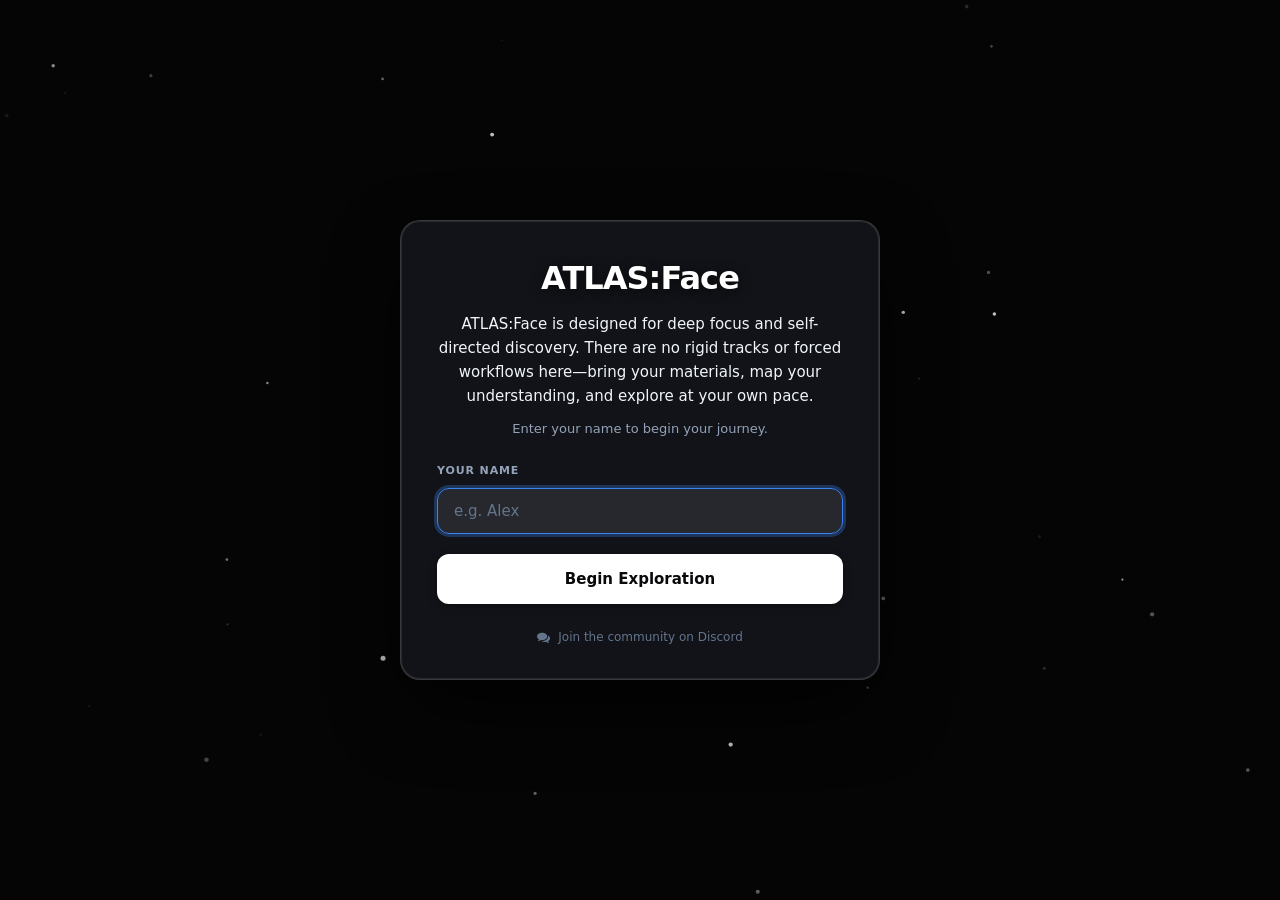
==== commit 64a6c1c1: "deploy: update site with web-optimized browser edition and v1.0.32 multi-platform releases" ====
--- a/app/index.html
+++ b/app/index.html
@@ -137,7 +137,14 @@
     <!-- Early Web Bridge Initialization for Browser Mode -->
     <script>
         (function() {
-            if (!window.electronAPI && !(window.Capacitor && window.Capacitor.isNativePlatform && window.Capacitor.isNativePlatform())) {
+            var isElectron = !!(typeof process !== 'undefined' && process.versions && process.versions.electron);
+            var isCapacitor = !!(window.Capacitor && window.Capacitor.isNativePlatform && window.Capacitor.isNativePlatform());
+            if (!isElectron) {
+                document.documentElement.classList.add('is-web');
+                if (document.body) document.body.classList.add('is-web');
+                else document.addEventListener('DOMContentLoaded', function() { document.body.classList.add('is-web'); });
+            }
+            if (!window.electronAPI && !isCapacitor) {
                 var noop = function() { return Promise.resolve({ success: true }); };
                 window.electronAPI = new Proxy({
                     isWeb: true,
@@ -421,12 +428,12 @@
         }
     </style>
 
-  <script type="module" crossorigin src="./assets/index-QHYFmtLO.js"></script>
+  <script type="module" crossorigin src="./assets/index-DCtijOJy.js"></script>
   <link rel="modulepreload" crossorigin href="./assets/vendor-codemirror-DUfYp2mG.js">
   <link rel="modulepreload" crossorigin href="./assets/vendor-markdown-BkjUMIlX.js">
   <link rel="modulepreload" crossorigin href="./assets/vendor-graph-DwCx8zU5.js">
   <link rel="stylesheet" crossorigin href="./assets/vendor-markdown-BCx1q_2Y.css">
-  <link rel="stylesheet" crossorigin href="./assets/index-DNHYr3q3.css">
+  <link rel="stylesheet" crossorigin href="./assets/index-DMbRSi8e.css">
 </head>
 
 <body>
--- a/app/assets/index-DMbRSi8e.css
+++ b/app/assets/index-DMbRSi8e.css
@@ -0,0 +1,4 @@
+.splash-overlay{--splash-surface: var(--color-bg, #0f0f15);--splash-surface-rgb: var(--color-bg-rgb, 15, 15, 21);--splash-paper-rgb: var(--color-text-rgb, 236, 239, 244);--splash-ink: var(--color-text, #eceff4);--splash-muted: var(--color-text-muted, #9aa3af);--splash-accent: var(--color-primary, #3b82f6);--splash-accent-rgb: var(--color-primary-rgb, 59, 130, 246);position:fixed;top:0;left:0;width:100%;height:100%;background:url(./paper-grain-CIH4DCIx.png),linear-gradient(120deg,rgba(var(--splash-accent-rgb),.13) 0%,transparent 31%,transparent 68%,rgba(var(--splash-accent-rgb),.09) 100%),linear-gradient(135deg,var(--splash-surface) 0%,rgba(var(--splash-surface-rgb),.98) 48%,var(--splash-surface) 100%);background-size:180px 180px,auto,auto;display:flex;flex-direction:column;justify-content:center;align-items:center;z-index:var(--z-splash, 100000);transition:opacity .5s ease,visibility .5s ease;overflow:hidden;isolation:isolate}.splash-overlay:after{content:"";position:absolute;width:min(72vw,760px);aspect-ratio:1;z-index:-1;background:url(./logo-mark-trans-CnV2a4aa.png) center / contain no-repeat;opacity:.035;transform:translateY(-2%) scale(1.18);filter:grayscale(1);pointer-events:none}:root.theme-light .splash-overlay,:root.theme-classic-light .splash-overlay,:root.theme-custom-active[data-theme-tone=light] .splash-overlay{--splash-surface: var(--color-bg, #f8fafc);--splash-surface-rgb: var(--color-bg-rgb, 248, 250, 252);--splash-paper-rgb: var(--color-text-rgb, 17, 24, 39);background:url(./paper-grain-CIH4DCIx.png),linear-gradient(120deg,rgba(var(--splash-accent-rgb),.13) 0%,transparent 34%,transparent 66%,rgba(var(--splash-accent-rgb),.09) 100%),linear-gradient(135deg,color-mix(in srgb,var(--splash-surface) 94%,white 6%) 0%,var(--splash-surface) 54%,color-mix(in srgb,var(--splash-surface) 88%,var(--splash-accent) 12%) 100%);background-size:180px 180px,auto,auto}:root.theme-nonov .splash-overlay{--splash-surface: #1a181f;--splash-surface-rgb: 26, 24, 31;--splash-paper-rgb: 237, 237, 237;--splash-ink: #ededed;--splash-muted: #a5a5a5;--splash-accent: #04b300;--splash-accent-rgb: 4, 179, 0;background:url(./paper-grain-CIH4DCIx.png),linear-gradient(120deg,rgba(4,179,0,.1) 0%,transparent 38%,rgba(123,0,186,.14) 100%),linear-gradient(135deg,#17141c,#24202b 54%,#18151f);background-size:180px 180px,auto,auto}:root.theme-taz{--color-bg: #0a0002;--color-bg-primary: #0a0002;--color-bg-secondary: #0d0003;--color-bg-sidebar: #120005;--color-bg-elevated: #160007;--color-note-bg: #140006;--color-surface: #140006;--color-surface-elevated: #1c0009;--color-surface-secondary: #1a000a;--color-bg-rgb: 10, 0, 2;--color-surface-rgb: 20, 0, 6;--color-primary-rgb: 225, 29, 72;--color-text: #ffebf0;--color-text-primary: #ffebf0;--color-text-secondary: #cc99a6;--color-text-muted: #996675;--color-text-rgb: 255, 235, 240;--color-primary: #e11d48;--color-primary-hover: #f43f5e;--color-active-bg: rgba(225, 29, 72, .25);--color-hover-bg: rgba(225, 29, 72, .15);--color-border: #400015;--color-border-light: #26000d;--color-border-subtle: #26000d;--bg-void: var(--color-bg);--bg-deep: var(--color-bg-secondary);--bg-base: var(--color-bg-sidebar);--bg-surface: var(--color-bg-elevated);--bg-elevated: var(--color-surface-secondary);--bg-card: var(--color-note-bg);--bg-card-hover: var(--color-surface-elevated);--text-primary: var(--color-text);--text-secondary: var(--color-text-secondary);--text-tertiary: var(--color-text-muted);--text-muted: var(--color-text-muted);--accent: var(--color-primary);--accent-light: var(--color-primary-hover);--accent-glow: var(--color-active-bg);--accent-border: var(--color-border);--color-secondary-accent: #fca5a5;--border: var(--color-border);--border-subtle: var(--color-border-subtle);--modal-bg: #140006;--modal-header-bg: #1c0009;--modal-footer-bg: #0d0003;--modal-header-text: #ffebf0;--modal-footer-text: #cc99a6;--modal-text: #ffebf0;--modal-text-secondary: #cc99a6;--modal-text-muted: #996675;--modal-header-border: #400015}.no-data:before{content:"";display:block;width:32px;height:32px;margin:0 auto var(--space-2);background:var(--color-text-muted);mask:url('data:image/svg+xml,<svg xmlns="http://www.w3.org/2000/svg" viewBox="0 0 24 24" fill="none" stroke="currentColor" stroke-width="2"><path d="M3 3v18h18"/><path d="m19 9-5 5-4-4-3 3"/></svg>') no-repeat center;mask-size:contain;opacity:.3}.topic-doc-view-active{display:flex!important;flex-direction:column!important;min-height:0!important;height:100%!important;flex:1 1 auto!important}.topic-doc-view-active #topic-crepe-editor,.topic-doc-view-active .topic-crepe-editor.topic-markdown-source-editor{flex:1 1 auto!important;min-height:0!important;height:100%!important;display:flex!important;flex-direction:column!important;overflow:hidden!important}.atlas-markdown-source-editor:not(.is-card-editor){height:100%!important;min-height:0!important;flex:1 1 auto!important;display:flex!important;flex-direction:column!important;min-width:0!important;color:var(--color-text, #f0f0f4);background:var(--color-bg, var(--color-surface, #18181f));border:none;box-shadow:none;overflow:hidden!important}.atlas-markdown-source-editor.is-card-editor,.atlas-markdown-source-editor.is-card-editor .cm-editor,.atlas-markdown-source-editor.is-card-editor .cm-scroller,.atlas-markdown-source-editor.is-card-editor .cm-content,.atlas-markdown-source-editor.is-card-editor .cm-line{font-family:var(--font-sans, "Inter", -apple-system, BlinkMacSystemFont, "Segoe UI", Roboto, sans-serif)!important;font-feature-settings:"liga" 1,"kern" 1,"calt" 1;-webkit-font-smoothing:antialiased;-moz-osx-font-smoothing:grayscale;text-rendering:auto;letter-spacing:.01em}.atlas-markdown-source-editor.is-card-editor .cm-line>span:not(.cm-live-inline-code):not(.cm-live-latex):not(.katex):not(.katex *){font-family:inherit}.atlas-markdown-source-editor .katex,.atlas-markdown-source-editor.is-card-editor .katex{letter-spacing:normal!important;font-feature-settings:normal!important;text-rendering:auto!important;text-indent:0!important}.atlas-markdown-source-editor .katex *,.atlas-markdown-source-editor.is-card-editor .katex *{letter-spacing:normal!important;text-indent:0!important}.atlas-markdown-source-editor .cm-live-latex,.atlas-markdown-source-editor .cm-live-latex-inline,.atlas-markdown-source-editor.is-card-editor .cm-live-latex,.atlas-markdown-source-editor.is-card-editor .cm-live-latex-inline,.atlas-markdown-source-editor .cm-live-inline-code,.atlas-markdown-source-editor.is-card-editor .cm-live-inline-code{text-indent:0!important;letter-spacing:normal!important}.atlas-markdown-source-editor.is-card-editor{background:transparent!important;background-color:transparent!important;border:none!important;box-shadow:none!important;width:100%!important;height:auto!important;min-height:100%!important;flex:none!important;display:block!important;color:inherit!important;overflow:visible!important;margin:0!important;padding:0!important}.atlas-markdown-source-editor.is-card-editor .cm-editor,.atlas-markdown-source-editor.is-card-editor .cm-scroller,.atlas-markdown-source-editor.is-card-editor .cm-content,.atlas-markdown-source-editor.is-card-editor .cm-line,.atlas-markdown-source-editor.is-card-editor .cm-gutters{background:transparent!important;background-color:transparent!important;border:none!important;box-shadow:none!important}.atlas-markdown-source-editor.is-card-editor .cm-editor{font-size:inherit!important;line-height:1.65!important;color:inherit!important;width:100%!important;height:auto!important;min-height:100%!important;margin:0!important;padding:0!important;outline:none!important;overflow:visible!important}.atlas-markdown-source-editor.is-card-editor .cm-scroller{padding:0!important;margin:0!important;overflow:visible!important;height:auto!important;min-height:100%!important;border:none!important}.atlas-markdown-source-editor.is-card-editor .cm-content{padding:0!important;margin:0!important;width:100%!important;min-height:100%!important;font-size:inherit!important;line-height:1.65!important;color:inherit!important;box-sizing:border-box!important;user-select:text!important;-webkit-user-select:text!important}.atlas-markdown-source-editor.is-card-editor .cm-line{padding:0!important;margin:0!important;line-height:1.65!important;color:inherit!important;font-size:inherit!important}.atlas-markdown-source-editor.is-card-editor .cm-line:empty,.atlas-markdown-source-editor.is-card-editor .cm-line:has(>br:only-child){height:.8em!important;min-height:.8em!important;line-height:.8em!important;font-size:1em!important}.atlas-markdown-source-editor.is-card-editor .cm-line.cm-live-list-item,.atlas-markdown-source-editor.is-card-editor .cm-line.cm-live-bullet-item,.atlas-markdown-source-editor.is-card-editor .cm-line.cm-live-ordered-item{padding-left:1.75em!important;text-indent:-1.25em!important;margin-top:0!important;margin-bottom:.4em!important}.atlas-markdown-source-editor.is-card-editor .cm-live-bullet-mark,.atlas-markdown-source-editor.is-card-editor .cm-live-bullet-symbol{color:var(--color-text, inherit)!important;opacity:.95;font-weight:400!important;margin-right:.35em!important}.atlas-markdown-source-editor.is-card-editor .cm-live-ordered-mark{color:var(--color-text, inherit)!important;opacity:.95;font-weight:500!important;margin-right:.35em!important}.atlas-markdown-source-editor.is-card-editor .cm-strong,.atlas-markdown-source-editor.is-card-editor strong,.atlas-markdown-source-editor.is-card-editor .tok-strong{font-weight:600!important;color:var(--color-text, inherit)!important}.atlas-markdown-source-editor.is-card-editor .cm-em,.atlas-markdown-source-editor.is-card-editor em,.atlas-markdown-source-editor.is-card-editor .tok-emphasis{font-style:italic!important;color:var(--color-text, inherit)!important}.atlas-markdown-source-editor.is-card-editor .cm-live-latex-display{display:block!important;margin:.8em 0!important;text-align:center!important}.atlas-markdown-source-editor.is-card-editor .cm-live-latex-inline{display:inline-block!important;vertical-align:baseline!important;margin:0 .1em!important;padding:0!important;border:none!important;background:transparent!important}.atlas-markdown-source-editor.is-card-editor .cm-live-latex-editing{background:transparent!important;padding:0!important;border-radius:0!important;font-family:inherit!important;color:var(--color-primary, #6366f1)!important}.atlas-markdown-source-editor.is-card-editor .cm-live-latex-active-preview{display:none!important}.atlas-markdown-source-editor.is-card-editor .cm-line.cm-live-heading{margin:0!important;padding:0!important}.atlas-markdown-source-editor.is-card-editor .cm-line.cm-live-heading-1{font-size:1.6em!important;font-weight:600!important;line-height:1.3!important}.atlas-markdown-source-editor.is-card-editor .cm-line.cm-live-heading-2{font-size:1.4em!important;font-weight:600!important;line-height:1.35!important}.atlas-markdown-source-editor.is-card-editor .cm-line.cm-live-heading-3{font-size:1.2em!important;font-weight:600!important;line-height:1.4!important}.atlas-markdown-source-editor.is-card-editor .cm-line.cm-live-heading-4{font-size:1em!important;font-weight:600!important;line-height:1.4!important}.atlas-markdown-source-editor.is-card-editor .cm-live-inline-code{font-family:var(--font-mono, monospace)!important;background-color:var(--color-code-inline-bg, rgba(255, 255, 255, .08))!important;padding:.2em .4em!important;border-radius:3px!important;font-size:.9em!important;color:var(--color-code-inline-text, inherit)!important}.cm-live-highlight{background-color:var(--color-highlight-yellow, rgba(254, 240, 138, .45))!important;color:inherit!important;border-radius:2px!important;padding:.05em .25em!important}.atlas-markdown-source-editor:not(.is-card-editor) .cm-editor{height:100%!important;min-height:0!important;flex:1 1 auto!important;display:flex!important;flex-direction:column!important;min-width:0!important;background:transparent;color:inherit;outline:none;font-family:var(--editor-font-family, var(--font-sans, "Inter", "Segoe UI", system-ui, sans-serif));font-size:var(--editor-font-size, 15px);line-height:1.75;letter-spacing:.008em}.atlas-markdown-source-editor:not(.is-card-editor) .cm-editor.cm-focused{outline:none}.atlas-markdown-source-editor:not(.is-card-editor) .cm-scroller{padding:0;overflow-y:auto!important;flex:1 1 auto!important;height:100%!important;scroll-behavior:auto!important;overscroll-behavior-y:contain}.atlas-markdown-source-editor:not(.is-card-editor) .cm-content{box-sizing:border-box;width:100%;min-height:100%;margin:0 auto;padding:24px 32px 100px;caret-color:var(--color-primary, #2563eb);font-family:inherit;font-size:inherit;line-height:inherit;color:var(--color-text, inherit)}.atlas-markdown-source-editor .cm-cursor,.atlas-markdown-source-editor .cm-dropCursor{border-left:2px solid currentColor!important;margin-left:-1px!important;pointer-events:none!important}.atlas-markdown-source-editor.is-card-editor .cm-cursor,.atlas-markdown-source-editor.is-card-editor .cm-dropCursor{border-left:2.2px solid currentColor!important;margin-left:-1px!important;pointer-events:none!important}.atlas-markdown-source-editor .cm-content,.atlas-markdown-source-editor.is-card-editor .cm-content{caret-color:currentColor!important}.atlas-markdown-source-editor .cm-selectionBackground,.atlas-markdown-source-editor.cm-focused .cm-selectionBackground,.atlas-markdown-source-editor .cm-line::selection,.atlas-markdown-source-editor .cm-content ::selection,.atlas-markdown-source-editor ::selection{background:color-mix(in srgb,var(--accent-primary, #3b82f6) 38%,transparent)!important}.atlas-markdown-source-editor .cm-placeholder{color:var(--text-muted, #8892a0)}.atlas-markdown-source-editor:not(.is-card-editor) .cm-line.cm-live-heading,.atlas-markdown-source-editor:not(.is-card-editor) .tok-heading,.atlas-markdown-source-editor:not(.is-card-editor) .cm-header,.atlas-markdown-source-editor:not(.is-card-editor) .cm-heading{color:var(--color-text, inherit);font-family:var(--editor-font-family, var(--font-display, var(--font-sans, "Inter", system-ui)));font-weight:650;letter-spacing:-.025em}.atlas-markdown-source-editor:not(.is-card-editor) .cm-line.cm-live-heading-1,.atlas-markdown-source-editor:not(.is-card-editor) .cm-header1{font-size:2.25em;line-height:1.2}.atlas-markdown-source-editor:not(.is-card-editor) .cm-line.cm-live-heading-2,.atlas-markdown-source-editor:not(.is-card-editor) .cm-header2{font-size:1.75em;line-height:1.25}.atlas-markdown-source-editor:not(.is-card-editor) .cm-line.cm-live-heading-3,.atlas-markdown-source-editor:not(.is-card-editor) .cm-header3{font-size:1.4em;line-height:1.3}.atlas-markdown-source-editor:not(.is-card-editor) .cm-line.cm-live-heading-4,.atlas-markdown-source-editor:not(.is-card-editor) .cm-line.cm-live-heading-5,.atlas-markdown-source-editor:not(.is-card-editor) .cm-line.cm-live-heading-6{font-size:1.02em}.atlas-markdown-source-editor .cm-live-strong,.atlas-markdown-source-editor .cm-strong{font-weight:700}.atlas-markdown-source-editor .cm-live-emphasis,.atlas-markdown-source-editor .cm-emphasis{font-style:italic}.atlas-markdown-source-editor .cm-live-strike{text-decoration:line-through}.atlas-markdown-source-editor .cm-live-link,.atlas-markdown-source-editor .cm-url,.atlas-markdown-source-editor .cm-link{color:var(--accent-primary, #2563eb);text-decoration:underline;text-underline-offset:2px}.atlas-markdown-source-editor:not(.is-card-editor) .cm-live-inline-code,.atlas-markdown-source-editor:not(.is-card-editor) .cm-monospace,.atlas-markdown-source-editor:not(.is-card-editor) .cm-inlineCode{font-family:Cascadia Code,SFMono-Regular,Consolas,monospace;font-size:.92em;padding:.08em .32em;border-radius:4px;background:color-mix(in srgb,var(--text-primary, #111827) 8%,transparent)}.atlas-markdown-source-editor .cm-live-latex{color:var(--color-text, inherit);vertical-align:baseline}.atlas-markdown-source-editor .cm-live-latex-inline{display:inline-block;vertical-align:baseline;margin:0 .12em;padding:0 .05em;letter-spacing:normal!important}.atlas-markdown-source-editor .cm-live-latex-display{display:block;margin:1em 0;overflow-x:auto;text-align:center}.atlas-markdown-source-editor .cm-live-latex-error{color:#ef4444;font-family:var(--font-mono, monospace)}.atlas-markdown-source-editor .cm-live-latex-editing{background:color-mix(in srgb,var(--accent-primary, #2563eb) 8%,transparent);border-radius:4px;padding:1px 3px;font-family:var(--font-mono, monospace);color:var(--accent-primary, #2563eb)}.atlas-markdown-source-editor .cm-live-latex-active-preview{display:inline-flex;align-items:center;vertical-align:middle;margin-left:6px;padding:2px 8px;border-radius:6px;background:var(--color-surface, var(--surface-primary, #ffffff));border:1px solid var(--color-border, rgba(148, 163, 184, .35));box-shadow:0 3px 10px #00000014;font-size:.9em;user-select:none;pointer-events:none;z-index:10}.atlas-markdown-source-editor .cm-live-latex-active-preview--display{display:flex;justify-content:center;margin:8px 0;padding:8px 16px}.atlas-markdown-source-editor .cm-md-hidden-marker{display:inline-block;width:0;overflow:hidden}.atlas-markdown-source-editor .cm-line.cm-live-list-item{padding-left:.5rem}.atlas-markdown-source-editor .cm-live-bullet-mark{color:var(--color-primary, var(--accent-primary, #2563eb));font-weight:700;margin-right:.25rem}.atlas-markdown-source-editor .cm-live-ordered-mark{color:var(--color-primary, var(--accent-primary, #2563eb));font-weight:600;font-feature-settings:"tnum";font-variant-numeric:tabular-nums;margin-right:.25rem}.atlas-markdown-source-editor .cm-live-task-checkbox{appearance:none;-webkit-appearance:none;outline:none!important;width:1.15em;height:1.15em;border:1.8px solid var(--color-border, rgba(148, 163, 184, .6));border-radius:4px;background:var(--color-surface, #fff);cursor:pointer;vertical-align:-.22em;margin:0 .45em 0 0;display:inline-grid;place-content:center;transition:all .15s ease;box-shadow:0 1px 2px #0000000d}.atlas-markdown-source-editor .cm-live-task-checkbox:focus-visible{outline:none!important;border-color:var(--color-primary, var(--accent-primary, #2563eb))!important;box-shadow:0 0 0 2px color-mix(in srgb,var(--accent-primary, #2563eb) 35%,transparent)!important}.atlas-markdown-source-editor .cm-live-task-checkbox:hover{border-color:var(--color-primary, var(--accent-primary, #2563eb));box-shadow:0 0 0 2px color-mix(in srgb,var(--accent-primary, #2563eb) 20%,transparent)}.atlas-markdown-source-editor .cm-live-task-checkbox:checked{background:var(--color-primary, var(--accent-primary, #2563eb));border-color:var(--color-primary, var(--accent-primary, #2563eb))}.atlas-markdown-source-editor .cm-live-task-checkbox:checked:before{content:"";width:.45em;height:.75em;border:solid #ffffff;border-width:0 2px 2px 0;transform:rotate(45deg) translate(-1px,-1px)}.atlas-markdown-source-editor .cm-line.cm-live-task-checked{color:var(--text-muted, #8892a0);text-decoration:line-through;text-decoration-color:var(--text-muted, #8892a0)}.atlas-markdown-source-editor .cm-line.cm-live-blockquote{border-left:3.5px solid var(--color-primary, var(--accent-primary, #2563eb));background:color-mix(in srgb,var(--accent-primary, #2563eb) 6%,transparent);padding-left:14px;margin-left:2px;font-style:italic;color:var(--color-text-secondary, var(--text-secondary, #4b5563));border-radius:0 6px 6px 0}.atlas-markdown-source-editor .cm-live-quote-mark{color:var(--color-primary, var(--accent-primary, #2563eb));font-weight:700;margin-right:.35rem}.atlas-markdown-source-editor .cm-line.cm-live-code-line{font-family:var(--font-mono, "Cascadia Code", "SFMono-Regular", Consolas, monospace);font-size:.9em;line-height:1.6;background:color-mix(in srgb,var(--text-primary, #111827) 5%,transparent);padding-left:18px;padding-right:18px;border-left:1px solid var(--color-border-subtle, rgba(148, 163, 184, .25));border-right:1px solid var(--color-border-subtle, rgba(148, 163, 184, .25))}.atlas-markdown-source-editor .cm-line.cm-live-code-fence-header{border-top:1px solid var(--color-border-subtle, rgba(148, 163, 184, .25));border-top-left-radius:8px;border-top-right-radius:8px;padding-top:6px;margin-top:12px}.atlas-markdown-source-editor .cm-line.cm-live-code-fence-footer{border-bottom:1px solid var(--color-border-subtle, rgba(148, 163, 184, .25));border-bottom-left-radius:8px;border-bottom-right-radius:8px;padding-bottom:6px;margin-bottom:12px}.atlas-markdown-source-editor .cm-live-code-header{display:flex;align-items:center;justify-content:space-between;padding:6px 14px;font-family:var(--font-sans, "Inter", system-ui, sans-serif);font-size:.78rem;font-weight:600;color:var(--text-muted, #8892a0);background:color-mix(in srgb,var(--text-primary, #111827) 8%,transparent);border-top-left-radius:8px;border-top-right-radius:8px;border:1px solid var(--color-border-subtle, rgba(148, 163, 184, .25));border-bottom:1px solid var(--color-border-subtle, rgba(148, 163, 184, .15));margin-top:12px;user-select:none}.atlas-markdown-source-editor .cm-live-code-lang{display:inline-flex;align-items:center;gap:6px;letter-spacing:.06em}.atlas-markdown-source-editor .cm-live-code-copy-btn{display:inline-flex;align-items:center;gap:5px;padding:2px 8px;font-size:.75rem;font-weight:500;border:1px solid var(--color-border-subtle, rgba(148, 163, 184, .3));border-radius:4px;background:var(--color-surface, #fff);color:var(--color-text, var(--text-primary, #20242a));cursor:pointer;transition:all .15s ease}.atlas-markdown-source-editor .cm-live-code-copy-btn:hover{background:color-mix(in srgb,var(--accent-primary, #2563eb) 10%,transparent);border-color:var(--color-primary, var(--accent-primary, #2563eb));color:var(--color-primary, var(--accent-primary, #2563eb))}.atlas-markdown-source-editor .cm-live-code-copy-btn.copied{background:#10b981;border-color:#10b981;color:#fff}.atlas-markdown-source-editor .cm-live-table-wrapper{display:block;margin:16px 0;overflow-x:auto;border-radius:8px;border:1px solid var(--color-border, rgba(148, 163, 184, .25));box-shadow:0 1px 3px #0000000a;background:var(--color-surface, var(--surface-primary, #fff));position:relative;contain:layout inline-size}.atlas-markdown-source-editor .cm-live-table{width:100%;border-collapse:collapse;font-size:.95em;text-align:left}.atlas-markdown-source-editor .cm-live-table-th{padding:10px 14px;font-weight:650;color:var(--color-text, var(--text-primary, #111827));background:color-mix(in srgb,var(--text-primary, #111827) 5%,transparent);border-bottom:2px solid var(--color-border, rgba(148, 163, 184, .3));border-right:1px solid var(--color-border-subtle, rgba(148, 163, 184, .15));font-family:var(--font-display, var(--font-sans, "Inter", system-ui));outline:none;cursor:text;transition:background .15s ease,box-shadow .15s ease}.atlas-markdown-source-editor .cm-live-table-th:last-child{border-right:none}.atlas-markdown-source-editor .cm-live-table-td{padding:9px 14px;border-bottom:1px solid var(--color-border-subtle, rgba(148, 163, 184, .15));border-right:1px solid var(--color-border-subtle, rgba(148, 163, 184, .15));color:var(--color-text, var(--text-primary, #20242a));line-height:1.55;outline:none;cursor:text;transition:background .15s ease,box-shadow .15s ease}.atlas-markdown-source-editor .cm-live-table-td:last-child{border-right:none}.atlas-markdown-source-editor .cm-live-table tr:last-child td{border-bottom:none}.atlas-markdown-source-editor .cm-live-table tbody tr:hover td{background:color-mix(in srgb,var(--accent-primary, #2563eb) 3%,transparent)}.atlas-markdown-source-editor .cm-live-table-cell:focus,.atlas-markdown-source-editor .cm-live-table-cell.focused-cell{background:color-mix(in srgb,var(--accent-primary, #2563eb) 10%,transparent)!important;box-shadow:inset 0 0 0 2px var(--color-primary, var(--accent-primary, #2563eb));border-radius:2px}.atlas-markdown-source-editor .cm-live-table-actions{display:flex;align-items:center;gap:8px;padding:6px 12px;background:color-mix(in srgb,var(--text-primary, #111827) 3%,transparent);border-top:1px solid var(--color-border-subtle, rgba(148, 163, 184, .15));opacity:.7;transition:opacity .15s ease}.atlas-markdown-source-editor .cm-live-table-wrapper:hover .cm-live-table-actions{opacity:1}.atlas-markdown-source-editor .cm-table-action-btn{display:inline-flex;align-items:center;gap:5px;padding:3px 8px;font-size:.75rem;font-weight:500;border:1px solid var(--color-border-subtle, rgba(148, 163, 184, .25));border-radius:4px;background:var(--color-surface, #fff);color:var(--text-muted, #64748b);cursor:pointer;transition:all .15s ease}.atlas-markdown-source-editor .cm-table-action-btn:hover{background:color-mix(in srgb,var(--accent-primary, #2563eb) 10%,transparent);border-color:var(--color-primary, var(--accent-primary, #2563eb));color:var(--color-primary, var(--accent-primary, #2563eb))}.atlas-markdown-source-editor .cm-live-table-fallback{margin:0;padding:12px 16px;font-family:monospace;font-size:.9em}.atlas-markdown-source-editor .cm-live-hr-widget{display:block;padding:18px 0;margin:0;cursor:pointer}.atlas-markdown-source-editor .cm-live-hr{border:none;height:1.5px;background:linear-gradient(90deg,transparent,var(--color-border, rgba(148, 163, 184, .4)),transparent);margin:0}body.readable-line-length .atlas-markdown-source-editor .cm-content{max-width:800px;padding-left:44px;padding-right:44px}.markdown-source-toolbar{flex:0 0 auto;border-radius:0!important;border-top:none!important;border-left:none!important;border-right:none!important;border-bottom:1px solid var(--color-border, var(--color-border-subtle, rgba(148, 163, 184, .2)))!important;background:var(--color-surface-elevated, var(--color-surface, #18181f))!important;box-shadow:none!important;margin-bottom:0!important;padding:5px 12px!important}@media (max-width: 720px){.atlas-markdown-source-editor .cm-content{padding-left:24px;padding-right:24px}.atlas-markdown-source-editor .cm-scroller{padding-top:0}}.journal-atlas-editor{border-left:none;border-right:none;height:100%;min-height:0;flex:1 1 auto;display:flex;flex-direction:column}.journal-atlas-editor .cm-editor{min-height:0;flex:1 1 auto}#journal-sidebar-editor-container .atlas-markdown-source-editor .cm-content,#panel-view-journal .atlas-markdown-source-editor .cm-content{padding:20px 24px 80px}.journal-view-active{display:flex;flex-direction:column;height:100%;min-height:0}.journal-view-active #journal-crepe-editor-main{flex:1 1 auto;min-height:0;display:flex;flex-direction:column}.journal-view-active .markdown-source-toolbar{border-bottom:1px solid var(--color-border, var(--color-border-subtle, rgba(148, 163, 184, .2)))!important;background:var(--color-surface, var(--surface-primary, #ffffff))!important}.atlas-markdown-source-editor .cm-live-image-container{display:inline-block;max-width:100%;margin:.2em 0;vertical-align:baseline;cursor:pointer;line-height:normal;contain:layout}.atlas-markdown-source-editor .cm-live-image{display:block;max-width:100%;height:auto;border:none;border-radius:4px;box-shadow:none}.atlas-markdown-source-editor.is-card-editor .cm-live-image-container{margin:0;vertical-align:baseline}.atlas-markdown-source-editor.is-card-editor .cm-live-image{border:none!important;box-shadow:none!important;border-radius:0!important}.atlas-markdown-source-editor .cm-live-image-container.is-drawing-container{display:block;width:100%;margin:.3em 0}.atlas-markdown-source-editor .cm-live-drawing-image{display:block;width:100%;max-width:100%;border:none!important;box-shadow:none!important;background:transparent!important;border-radius:0!important;object-fit:contain;object-position:left center}.atlas-markdown-source-editor .cm-live-image-fallback{display:inline-flex;align-items:center;gap:8px;padding:6px 12px;font-size:.85em;font-family:inherit;color:var(--color-text-muted, #64748b);background:var(--color-surface-subtle, rgba(148, 163, 184, .1));border:1px dashed var(--color-border, rgba(148, 163, 184, .3));border-radius:6px;cursor:pointer;line-height:1.4}.atlas-markdown-source-editor .cm-live-image-fallback:hover{background:var(--color-surface-hover, rgba(148, 163, 184, .18));color:var(--color-text, #1e293b)}.atlas-markdown-source-editor .cm-live-image-fallback-badge{font-size:.75em;padding:1px 6px;border-radius:4px;background:var(--color-border-subtle, rgba(148, 163, 184, .2));font-weight:600;text-transform:uppercase;letter-spacing:.04em}.atlas-image-dialog-overlay{position:fixed;top:0;left:0;width:100vw;height:100vh;background:#000000a6;backdrop-filter:blur(4px);display:flex;align-items:center;justify-content:center;z-index:10000;padding:20px;box-sizing:border-box;animation:aidFadeIn .15s cubic-bezier(.16,1,.3,1)}@keyframes aidFadeIn{0%{opacity:0;transform:scale(.98)}to{opacity:1;transform:scale(1)}}.atlas-image-dialog-card{background:var(--color-surface, var(--bg-primary, #ffffff));color:var(--color-text, var(--text-primary, #1e293b));border-radius:12px;border:1px solid var(--color-border-subtle, rgba(148, 163, 184, .2));box-shadow:0 20px 40px #00000047,0 0 0 1px #ffffff0d;width:100%;max-width:480px;display:flex;flex-direction:column;overflow:hidden}.aid-header{display:flex;align-items:center;justify-content:space-between;padding:16px 20px;border-bottom:1px solid var(--color-border-subtle, rgba(148, 163, 184, .15))}.aid-header-title{display:flex;align-items:center;gap:10px}.aid-header-icon{font-size:1.1em;color:var(--color-primary, var(--accent-primary, #2563eb))}.aid-header h3{margin:0;font-size:1.1rem;font-weight:600;color:inherit}.aid-close-btn{background:none;border:none;color:var(--color-text-muted, #94a3b8);cursor:pointer;font-size:1.1rem;padding:4px 8px;border-radius:6px;transition:background .15s,color .15s}.aid-close-btn:hover{background:var(--color-surface-hover, rgba(148, 163, 184, .15));color:var(--color-text, #1e293b)}.aid-tabs{display:flex;border-bottom:1px solid var(--color-border-subtle, rgba(148, 163, 184, .15));background:var(--color-surface-subtle, rgba(148, 163, 184, .05));padding:0 20px;gap:8px}.aid-tab{background:none;border:none;border-bottom:2px solid transparent;padding:12px 14px;font-size:.9rem;font-weight:500;color:var(--color-text-muted, #64748b);cursor:pointer;display:inline-flex;align-items:center;gap:8px;transition:color .15s,border-color .15s}.aid-tab.active{color:var(--color-primary, var(--accent-primary, #2563eb));border-bottom-color:var(--color-primary, var(--accent-primary, #2563eb));font-weight:600}.aid-body{padding:20px;display:flex;flex-direction:column;gap:16px}.aid-dropzone{border:2px dashed var(--color-border, rgba(148, 163, 184, .4));border-radius:10px;padding:28px 16px;text-align:center;cursor:pointer;background:var(--color-surface-subtle, rgba(148, 163, 184, .04));transition:border-color .15s,background .15s;display:flex;flex-direction:column;align-items:center;justify-content:center;gap:8px}.aid-dropzone:hover,.aid-dropzone.dragover{border-color:var(--color-primary, var(--accent-primary, #2563eb));background:color-mix(in srgb,var(--accent-primary, #2563eb) 6%,transparent)}.aid-dropzone-icon{font-size:2.2rem;color:var(--color-primary, var(--accent-primary, #2563eb));opacity:.8}.aid-dropzone-text{margin:0;font-size:.95rem;color:var(--color-text, #1e293b)}.aid-dropzone-sub{font-size:.8rem;color:var(--color-text-muted, #94a3b8)}.aid-preview-box{display:flex;align-items:center;gap:14px;padding:12px 14px;border-radius:8px;background:var(--color-surface-subtle, rgba(148, 163, 184, .08));border:1px solid var(--color-border-subtle, rgba(148, 163, 184, .2))}.aid-preview-img{width:60px;height:60px;object-fit:cover;border-radius:6px;border:1px solid rgba(0,0,0,.1)}.aid-preview-meta{flex:1;display:flex;flex-direction:column;gap:3px;min-width:0}.aid-preview-name{font-size:.9rem;font-weight:600;white-space:nowrap;overflow:hidden;text-overflow:ellipsis}.aid-preview-size{font-size:.8rem;color:var(--color-text-muted, #94a3b8)}.aid-preview-remove-btn{background:none;border:none;color:var(--color-primary, var(--accent-primary, #2563eb));font-size:.82rem;cursor:pointer;padding:0;text-align:left;text-decoration:underline}.aid-field{display:flex;flex-direction:column;gap:6px}.aid-field label{font-size:.82rem;font-weight:600;text-transform:uppercase;letter-spacing:.04em;color:var(--color-text-muted, #64748b)}.aid-input{padding:9px 12px;border-radius:6px;border:1px solid var(--color-border, rgba(148, 163, 184, .3));background:var(--color-surface, #ffffff);color:var(--color-text, #1e293b);font-size:.92rem;font-family:inherit;outline:none;transition:border-color .15s,box-shadow .15s}.aid-input:focus{border-color:var(--color-primary, var(--accent-primary, #2563eb));box-shadow:0 0 0 3px color-mix(in srgb,var(--accent-primary, #2563eb) 15%,transparent)}.aid-fields-common{display:grid;grid-template-columns:1fr 120px;gap:12px}.aid-footer{display:flex;align-items:center;justify-content:flex-end;gap:10px;padding:16px 20px;border-top:1px solid var(--color-border-subtle, rgba(148, 163, 184, .15));background:var(--color-surface-subtle, rgba(148, 163, 184, .04))}.aid-btn{padding:8px 16px;border-radius:6px;font-size:.9rem;font-weight:500;cursor:pointer;border:1px solid transparent;display:inline-flex;align-items:center;gap:6px;transition:background .15s,border-color .15s,opacity .15s}.aid-btn-cancel{background:var(--color-surface, #ffffff);border-color:var(--color-border, rgba(148, 163, 184, .3));color:var(--color-text, #475569)}.aid-btn-cancel:hover{background:var(--color-surface-hover, rgba(148, 163, 184, .1))}.aid-btn-primary{background:var(--color-primary, var(--accent-primary, #2563eb));color:#fff}.aid-btn-primary:hover{background:var(--color-primary-hover, #1d4ed8)}.aid-btn:disabled{opacity:.6;cursor:not-allowed}.aid-shake{animation:aidShake .4s ease}@keyframes aidShake{0%,to{transform:translate(0)}20%,60%{transform:translate(-6px)}40%,80%{transform:translate(6px)}}.atlas-markdown-source-editor .cm-editor{position:relative!important}.atlas-markdown-source-editor .cm-panels,.cm-editor .cm-panels{position:absolute!important;inset:10px 20px auto auto!important;width:auto!important;max-width:calc(100% - 40px)!important;z-index:100!important;pointer-events:none!important;background:transparent!important;border:none!important;box-shadow:none!important}.atlas-markdown-source-editor .cm-panels.cm-panels-top,.cm-editor .cm-panels.cm-panels-top,.atlas-markdown-source-editor .cm-panels.cm-panels-bottom,.cm-editor .cm-panels.cm-panels-bottom{border:none!important}.atlas-markdown-source-editor .cm-panel.cm-search,.cm-editor .cm-panel.cm-search{pointer-events:auto!important;position:relative!important;display:flex!important;flex-wrap:wrap!important;align-items:center!important;gap:5px!important;width:440px!important;max-width:100%!important;padding:8px 10px!important;background:var(--color-surface-elevated, #161b22)!important;color:var(--color-text, #f0f6fc)!important;font-family:var(--font-sans, "Inter", system-ui, sans-serif)!important;font-size:12px!important;line-height:1.4!important;border-radius:10px!important;border:1px solid var(--color-border, rgba(255, 255, 255, .14))!important;box-shadow:0 12px 32px #00000080,0 2px 6px #00000040!important;backdrop-filter:blur(24px) saturate(180%)!important;-webkit-backdrop-filter:blur(24px) saturate(180%)!important;box-sizing:border-box!important;animation:cmSearchPopIn .15s cubic-bezier(.16,1,.3,1) forwards!important}@keyframes cmSearchPopIn{0%{opacity:0;transform:translateY(-6px) scale(.98)}to{opacity:1;transform:translateY(0) scale(1)}}.atlas-markdown-source-editor .cm-panel.cm-search .cm-textfield[name=search],.cm-editor .cm-panel.cm-search .cm-textfield[name=search]{order:1!important;flex:1 1 150px!important;min-width:120px!important}.atlas-markdown-source-editor .cm-panel.cm-search label:has(input[name=case]),.cm-editor .cm-panel.cm-search label:has(input[name=case]){order:2!important}.atlas-markdown-source-editor .cm-panel.cm-search label:has(input[name=word]),.cm-editor .cm-panel.cm-search label:has(input[name=word]){order:3!important}.atlas-markdown-source-editor .cm-panel.cm-search label:has(input[name=re]),.cm-editor .cm-panel.cm-search label:has(input[name=re]){order:4!important}.atlas-markdown-source-editor .cm-panel.cm-search button[name=prev],.cm-editor .cm-panel.cm-search button[name=prev]{order:5!important}.atlas-markdown-source-editor .cm-panel.cm-search button[name=next],.cm-editor .cm-panel.cm-search button[name=next]{order:6!important}.atlas-markdown-source-editor .cm-panel.cm-search button[name=select],.cm-editor .cm-panel.cm-search button[name=select]{order:7!important}.atlas-markdown-source-editor .cm-panel.cm-search button[name=close],.cm-editor .cm-panel.cm-search button[name=close]{order:8!important}.atlas-markdown-source-editor .cm-panel.cm-search br,.cm-editor .cm-panel.cm-search br{order:9!important;flex-basis:100%!important;width:100%!important;height:0!important;margin:3px 0 0!important;content:""!important;display:block!important}.atlas-markdown-source-editor .cm-panel.cm-search .cm-textfield[name=replace],.cm-editor .cm-panel.cm-search .cm-textfield[name=replace]{order:10!important;flex:1 1 180px!important;min-width:140px!important}.atlas-markdown-source-editor .cm-panel.cm-search button[name=replace],.cm-editor .cm-panel.cm-search button[name=replace]{order:11!important;flex:0 0 auto!important}.atlas-markdown-source-editor .cm-panel.cm-search button[name=replaceAll],.cm-editor .cm-panel.cm-search button[name=replaceAll]{order:12!important;flex:0 0 auto!important}.atlas-markdown-source-editor .cm-panel.cm-search .cm-textfield,.cm-editor .cm-panel.cm-search .cm-textfield{height:26px!important;padding:0 8px!important;background:var(--color-surface, rgba(255, 255, 255, .05))!important;border:1px solid var(--color-border, rgba(255, 255, 255, .14))!important;border-radius:var(--radius-sm, 5px)!important;color:var(--color-text, #ffffff)!important;font-family:var(--font-sans, inherit)!important;font-size:12px!important;outline:none!important;box-sizing:border-box!important;margin:0!important;transition:border-color .15s ease,box-shadow .15s ease,background .15s ease!important}.atlas-markdown-source-editor .cm-panel.cm-search .cm-textfield:focus,.cm-editor .cm-panel.cm-search .cm-textfield:focus{border-color:var(--color-primary, #58a6ff)!important;box-shadow:0 0 0 2px #58a6ff40!important;background:var(--color-surface-hover, rgba(255, 255, 255, .08))!important}.atlas-markdown-source-editor .cm-panel.cm-search .cm-textfield::placeholder,.cm-editor .cm-panel.cm-search .cm-textfield::placeholder{color:var(--color-text-muted, #8b949e)!important;opacity:1!important}.atlas-markdown-source-editor .cm-panel.cm-search .cm-button,.cm-editor .cm-panel.cm-search .cm-button{display:inline-flex!important;align-items:center!important;justify-content:center!important;height:26px!important;padding:0 9px!important;background:var(--color-surface, rgba(255, 255, 255, .06))!important;border:1px solid var(--color-border-subtle, rgba(255, 255, 255, .1))!important;border-radius:var(--radius-sm, 5px)!important;color:var(--color-text-secondary, #c9d1d9)!important;font-family:var(--font-sans, inherit)!important;font-size:11px!important;font-weight:500!important;text-transform:capitalize!important;cursor:pointer!important;box-sizing:border-box!important;margin:0!important;user-select:none!important;transition:background .15s ease,color .15s ease,border-color .15s ease,transform .05s ease!important}.atlas-markdown-source-editor .cm-panel.cm-search .cm-button:hover,.cm-editor .cm-panel.cm-search .cm-button:hover{background:var(--color-surface-hover, rgba(255, 255, 255, .12))!important;color:var(--color-text, #ffffff)!important;border-color:var(--color-border, rgba(255, 255, 255, .2))!important}.atlas-markdown-source-editor .cm-panel.cm-search .cm-button:active,.cm-editor .cm-panel.cm-search .cm-button:active{transform:scale(.97)!important;background:var(--color-active-bg, rgba(255, 255, 255, .16))!important}.atlas-markdown-source-editor .cm-panel.cm-search button[name=prev],.cm-editor .cm-panel.cm-search button[name=prev]{font-size:0!important;width:26px!important;height:26px!important;padding:0!important;flex:0 0 26px!important}.atlas-markdown-source-editor .cm-panel.cm-search button[name=prev]:before,.cm-editor .cm-panel.cm-search button[name=prev]:before{content:"↑"!important;font-size:13px!important;font-weight:600!important;line-height:1!important}.atlas-markdown-source-editor .cm-panel.cm-search button[name=next],.cm-editor .cm-panel.cm-search button[name=next]{font-size:0!important;width:26px!important;height:26px!important;padding:0!important;flex:0 0 26px!important}.atlas-markdown-source-editor .cm-panel.cm-search button[name=next]:before,.cm-editor .cm-panel.cm-search button[name=next]:before{content:"↓"!important;font-size:13px!important;font-weight:600!important;line-height:1!important}.atlas-markdown-source-editor .cm-panel.cm-search label,.cm-editor .cm-panel.cm-search label{display:inline-flex!important;align-items:center!important;justify-content:center!important;width:26px!important;height:26px!important;padding:0!important;border-radius:var(--radius-sm, 5px)!important;border:1px solid var(--color-border-subtle, rgba(255, 255, 255, .1))!important;background:var(--color-surface, rgba(255, 255, 255, .04))!important;color:var(--color-text-muted, #8b949e)!important;font-size:0!important;cursor:pointer!important;user-select:none!important;margin:0!important;flex:0 0 26px!important;box-sizing:border-box!important;transition:all .15s ease!important}.atlas-markdown-source-editor .cm-panel.cm-search label:hover,.cm-editor .cm-panel.cm-search label:hover{color:var(--color-text, #ffffff)!important;border-color:var(--color-border, rgba(255, 255, 255, .2))!important;background:#ffffff14!important}.atlas-markdown-source-editor .cm-panel.cm-search label:has(input:checked),.cm-editor .cm-panel.cm-search label:has(input:checked){background:var(--color-primary, #58a6ff)!important;border-color:var(--color-primary, #58a6ff)!important;color:#fff!important;box-shadow:0 0 8px #58a6ff59!important}.atlas-markdown-source-editor .cm-panel.cm-search label input[type=checkbox],.cm-editor .cm-panel.cm-search label input[type=checkbox]{display:none!important}.atlas-markdown-source-editor .cm-panel.cm-search label:has(input[name=case]):after,.cm-editor .cm-panel.cm-search label:has(input[name=case]):after{content:"Aa"!important;font-size:11px!important;font-weight:600!important;font-family:var(--font-mono, monospace)!important;line-height:1!important}.atlas-markdown-source-editor .cm-panel.cm-search label:has(input[name=word]):after,.cm-editor .cm-panel.cm-search label:has(input[name=word]):after{content:"\\b"!important;font-size:11px!important;font-weight:600!important;font-family:var(--font-mono, monospace)!important;line-height:1!important}.atlas-markdown-source-editor .cm-panel.cm-search label:has(input[name=re]):after,.cm-editor .cm-panel.cm-search label:has(input[name=re]):after{content:".*"!important;font-size:12px!important;font-weight:700!important;font-family:var(--font-mono, monospace)!important;line-height:1!important}.atlas-markdown-source-editor .cm-panel.cm-search button[name=close],.cm-editor .cm-panel.cm-search button[name=close]{position:static!important;width:26px!important;height:26px!important;padding:0!important;flex:0 0 26px!important;display:inline-flex!important;align-items:center!important;justify-content:center!important;background:transparent!important;border:none!important;border-radius:var(--radius-sm, 5px)!important;color:var(--color-text-muted, #8b949e)!important;font-size:16px!important;line-height:1!important;cursor:pointer!important;margin:0!important;transition:background .15s ease,color .15s ease!important}.atlas-markdown-source-editor .cm-panel.cm-search button[name=close]:hover,.cm-editor .cm-panel.cm-search button[name=close]:hover{background:#ffffff1f!important;color:var(--color-text, #ffffff)!important}.cm-editor .cm-searchMatch{background-color:#eab30859!important;border-radius:2px!important}.cm-editor .cm-searchMatch.cm-searchMatch-selected{background-color:#f973168c!important;outline:1.5px solid rgba(249,115,22,.9)!important;border-radius:2px!important}.atlas-markdown-source-editor.is-card-editor .cm-panels{top:6px!important;right:8px!important;max-width:calc(100% - 16px)!important}.atlas-markdown-source-editor.is-card-editor .cm-panel.cm-search{width:auto!important;max-width:100%!important;padding:6px 8px!important;gap:4px!important}.atlas-markdown-source-editor.is-card-editor .cm-panel.cm-search .cm-textfield{height:24px!important;font-size:11px!important;padding:0 6px!important;flex:1 1 110px!important;min-width:90px!important}.atlas-markdown-source-editor.is-card-editor .cm-panel.cm-search .cm-button,.atlas-markdown-source-editor.is-card-editor .cm-panel.cm-search label,.atlas-markdown-source-editor.is-card-editor .cm-panel.cm-search button[name=prev],.atlas-markdown-source-editor.is-card-editor .cm-panel.cm-search button[name=next],.atlas-markdown-source-editor.is-card-editor .cm-panel.cm-search button[name=close]{height:24px!important;width:24px!important;flex:0 0 24px!important}.atlas-markdown-source-editor.is-card-editor .cm-panel.cm-search button[name=select],.atlas-markdown-source-editor.is-card-editor .cm-panel.cm-search button[name=replace],.atlas-markdown-source-editor.is-card-editor .cm-panel.cm-search button[name=replaceAll]{width:auto!important;flex:0 0 auto!important;padding:0 6px!important;font-size:10px!important}:root.theme-light .cm-panel.cm-search,[data-theme=light] .cm-panel.cm-search,:root.theme-athenaeum .cm-panel.cm-search{background:#f6f8faf5!important;color:#1f2328!important;box-shadow:0 10px 28px #0000001f,0 1px 3px #0000000f!important;border-color:#00000026!important}:root.theme-light .cm-panel.cm-search .cm-textfield,[data-theme=light] .cm-panel.cm-search .cm-textfield,:root.theme-athenaeum .cm-panel.cm-search .cm-textfield{background:#fff!important;border-color:#0000002e!important;color:#1f2328!important}:root.theme-light .cm-panel.cm-search .cm-textfield:focus,[data-theme=light] .cm-panel.cm-search .cm-textfield:focus,:root.theme-athenaeum .cm-panel.cm-search .cm-textfield:focus{border-color:#0969da!important;box-shadow:0 0 0 2px #0969da33!important;background:#fff!important}:root.theme-light .cm-panel.cm-search .cm-textfield::placeholder,[data-theme=light] .cm-panel.cm-search .cm-textfield::placeholder,:root.theme-athenaeum .cm-panel.cm-search .cm-textfield::placeholder{color:#8c959f!important}:root.theme-light .cm-panel.cm-search .cm-button,[data-theme=light] .cm-panel.cm-search .cm-button,:root.theme-athenaeum .cm-panel.cm-search .cm-button{background:#fff!important;border-color:#0000001f!important;color:#24292f!important}:root.theme-light .cm-panel.cm-search .cm-button:hover,[data-theme=light] .cm-panel.cm-search .cm-button:hover,:root.theme-athenaeum .cm-panel.cm-search .cm-button:hover{background:#f3f4f6!important;color:#0969da!important;border-color:#0003!important}:root.theme-light .cm-panel.cm-search label,[data-theme=light] .cm-panel.cm-search label,:root.theme-athenaeum .cm-panel.cm-search label{background:#fff!important;border-color:#0000001f!important;color:#57606a!important}:root.theme-light .cm-panel.cm-search label:hover,[data-theme=light] .cm-panel.cm-search label:hover,:root.theme-athenaeum .cm-panel.cm-search label:hover{color:#1f2328!important;background:#f3f4f6!important}:root.theme-light .cm-panel.cm-search button[name=close],[data-theme=light] .cm-panel.cm-search button[name=close],:root.theme-athenaeum .cm-panel.cm-search button[name=close]{color:#57606a!important}:root.theme-light .cm-panel.cm-search button[name=close]:hover,[data-theme=light] .cm-panel.cm-search button[name=close]:hover,:root.theme-athenaeum .cm-panel.cm-search button[name=close]:hover{background:#0000000f!important;color:#1f2328!important}.topic-view-toggle{display:inline-flex;gap:2px;background:var(--bg-elevated, rgba(30, 30, 30, .6));border:1px solid var(--border-color, rgba(255, 255, 255, .08));border-radius:6px;padding:2px;margin-left:12px;vertical-align:middle}.view-toggle-btn{display:flex;align-items:center;justify-content:center;width:30px;height:26px;border:none;border-radius:4px;background:transparent;color:var(--text-secondary, rgba(255, 255, 255, .5));cursor:pointer;transition:all .15s ease;font-size:13px}.view-toggle-btn:hover{background:var(--bg-hover, rgba(255, 255, 255, .08));color:var(--text-primary, rgba(255, 255, 255, .85))}.view-toggle-btn.active{background:var(--accent-color, #7c3aed);color:var(--color-on-accent, #fff);box-shadow:0 1px 3px #0003}.lesson-header{display:flex;align-items:center;gap:12px;flex-wrap:wrap}.view-mode-toggle{display:inline-flex;align-items:center;gap:2px;background:var(--color-surface-secondary, var(--color-bg-secondary, var(--bg-elevated, rgba(30, 30, 30, .6))));border:1px solid var(--color-border, var(--border-color, rgba(255, 255, 255, .12)));border-radius:8px;padding:2px 3px;margin-left:auto;flex-shrink:0}.view-mode-btn{display:inline-flex;align-items:center;gap:6px;padding:5px 12px;border:none;border-radius:6px;background:transparent;color:var(--color-text-secondary, var(--text-secondary, rgba(255, 255, 255, .65)))!important;cursor:pointer;transition:all .15s ease;font-size:12.5px;font-weight:500;white-space:nowrap;line-height:1}.view-mode-btn i{font-size:13px;opacity:.9}.view-mode-btn:hover{background:var(--color-hover-bg, var(--bg-hover, rgba(255, 255, 255, .08)));color:var(--color-text, var(--text-primary, rgba(255, 255, 255, .95)))!important}.view-mode-btn.active{background:var(--color-primary, var(--accent-color, #7c3aed))!important;color:#fff!important;font-weight:600;box-shadow:0 1px 4px #00000026}.view-mode-btn.active:hover{background:var(--color-primary-hover, var(--accent-color-hover, #6d28d9))!important;color:#fff!important}.view-sync-btn{margin-left:2px;border-left:1px solid var(--color-border, var(--border-color, rgba(255, 255, 255, .12)));border-top-left-radius:0;border-bottom-left-radius:0;padding-left:10px;padding-right:10px}.view-sync-btn.active{background:var(--color-success, #10b981)!important;color:#fff!important;font-weight:600;box-shadow:0 1px 4px #10b98140}.view-sync-btn.active:hover{background:color-mix(in srgb,var(--color-success, #10b981),black 10%)!important;color:#fff!important}.view-sync-btn.is-off{color:var(--color-text-muted, var(--text-secondary, rgba(255, 255, 255, .5)))!important;background:transparent!important}.main-content:has(>#note-editor-container.topic-doc-view-active),.main-content:has(>#markdown-editor-container.topic-doc-view-active){display:flex;flex-direction:column;overflow:hidden;scrollbar-gutter:auto;padding:0;height:100%}.main-content:has(>#note-editor-container.topic-doc-view-active)>#main-scroll-buttons-container,.main-content:has(>#markdown-editor-container.topic-doc-view-active)>#main-scroll-buttons-container,.main-content:has(>#note-editor-container.topic-doc-view-active)>.daily-focus-btn,.main-content:has(>#markdown-editor-container.topic-doc-view-active)>.daily-focus-btn{display:none!important}#note-editor-container.topic-doc-view-active,#markdown-editor-container.topic-doc-view-active{display:flex!important;flex-direction:column;flex:1 1 auto;padding:0;min-height:0;height:100%;overflow:hidden}.topic-crepe-editor,.topic-markdown-source-editor{display:flex;flex-direction:column;flex:1 1 auto;min-height:0;height:100%;overflow:hidden;overflow-x:hidden;border-radius:8px}.topic-crepe-editor>div,.topic-crepe-editor .milkdown{font-size:15px;line-height:1.7;overflow-y:auto;overflow-x:hidden}.topic-crepe-editor>.atlas-markdown-source-editor{overflow:hidden!important}.topic-crepe-editor .ProseMirror:focus{outline:none}.topic-crepe-editor .ProseMirror h2{font-size:1.5em;font-weight:600;margin-top:1.5em;margin-bottom:.5em;padding-bottom:.3em;border-bottom:1px solid var(--border-color, rgba(255, 255, 255, .06))}.topic-crepe-editor .ProseMirror h2:first-child{margin-top:0}.topic-crepe-editor .ProseMirror h3{font-size:1.25em;font-weight:600;margin-top:1.2em;margin-bottom:.4em}body.light-theme .topic-view-toggle,[data-theme=light] .topic-view-toggle{background:#0000000a;border-color:#0000001a}body.light-theme .view-toggle-btn,[data-theme=light] .view-toggle-btn{color:#00000080}body.light-theme .view-toggle-btn:hover,[data-theme=light] .view-toggle-btn:hover{background:#0000000f;color:#000000bf}body.light-theme .view-toggle-btn.active,[data-theme=light] .view-toggle-btn.active{background:var(--accent-color, #7c3aed);color:var(--color-on-accent, #fff)}body.light-theme .view-mode-toggle,[data-theme=light] .view-mode-toggle{background:#0000000a;border-color:#0000001a}body.light-theme .view-mode-btn,[data-theme=light] .view-mode-btn{color:#00000080}body.light-theme .view-mode-btn:hover,[data-theme=light] .view-mode-btn:hover{background:#0000000f;color:#000000bf}body.light-theme .view-mode-btn.active,[data-theme=light] .view-mode-btn.active{background:var(--accent-color, #7c3aed);color:var(--color-on-accent, #fff)}body.light-theme .topic-crepe-editor .ProseMirror h2,[data-theme=light] .topic-crepe-editor .ProseMirror h2{border-bottom-color:#00000014}.form-select{display:block;width:100%;height:var(--input-height-md, 40px);padding:var(--select-padding, var(--input-padding, .5rem .75rem));padding-right:var(--space-8, 2rem);font-family:var(--font-sans, inherit);font-size:var(--input-font-size, var(--font-size-sm, .875rem));color:var(--color-text, #111827);background:var(--select-bg, var(--color-surface, #ffffff));border:1px solid var(--select-border, var(--color-border, #e2e8f0));border-radius:var(--select-radius, var(--input-radius, var(--radius-md, 6px)));appearance:none;background-image:url("data:image/svg+xml,%3Csvg xmlns='http://www.w3.org/2000/svg' width='12' height='12' viewBox='0 0 12 12'%3E%3Cpath fill='%236b7280' d='M3 4.5L6 7.5L9 4.5'/%3E%3C/svg%3E");background-repeat:no-repeat;background-position:right .75rem center;background-size:12px;cursor:pointer;transition:border-color var(--transition-fast, .15s) ease,box-shadow var(--transition-fast, .15s) ease;outline:none}.keystroke-designer-modal{max-width:650px;width:90vw}.designer-container{display:flex;flex-direction:column;gap:20px;padding:20px}.designer-category-selector{display:flex;gap:8px;margin-bottom:10px;overflow-x:auto;padding-bottom:4px}.category-btn{padding:8px 16px;background:rgba(var(--color-surface-rgb),.5);border:1px solid var(--color-border);border-radius:var(--radius-full);color:var(--color-text-secondary);font-size:13px;font-weight:500;cursor:pointer;transition:all var(--transition-fast);white-space:nowrap}.category-btn:hover{background:var(--color-surface-hover);color:var(--color-text)}.category-btn.active{background:var(--color-primary);border-color:var(--color-primary);color:var(--color-on-primary, #fff)}.designer-synth-controls{display:flex;flex-direction:column;gap:16px}.synth-group{background:rgba(var(--color-surface-rgb),.5);border:1px solid var(--color-border-subtle);border-radius:var(--radius-lg);padding:16px}.synth-group h4{margin:0 0 12px;font-size:14px;color:var(--color-text)}.synth-group .setting-item{margin-bottom:16px}.setting-input{width:100%;padding:8px 12px;border-radius:var(--radius-md);border:1px solid var(--color-border);background:var(--color-bg-primary);color:var(--color-text);font-family:inherit;font-size:13px}.designer-tuning{background:rgba(var(--color-surface-rgb),.3);border-radius:var(--radius-lg);padding:16px;border:1px solid var(--color-border-subtle)}.tuning-grid{display:grid;grid-template-columns:1fr 1fr;gap:20px}.tuning-item{display:flex;flex-direction:column;gap:8px}.tuning-item label{font-size:13px;display:flex;justify-content:space-between}.tuning-item span.value{color:var(--color-primary);font-weight:600}.designer-preview{margin-top:10px}.preview-textarea{width:100%;height:80px;background:var(--color-bg-primary);border:1px solid var(--color-border);border-radius:var(--radius-md);padding:12px;font-family:var(--font-sans);resize:none;transition:border-color var(--transition-fast)}.preview-textarea:focus{outline:none;border-color:var(--color-primary);box-shadow:0 0 0 3px rgba(var(--color-primary-rgb),.1)}.designer-actions{display:flex;justify-content:flex-end;gap:12px;padding:15px 20px;background:var(--color-surface-elevated);border-top:1px solid var(--color-border-subtle);border-bottom-left-radius:inherit;border-bottom-right-radius:inherit}.ai-gen-cards-modal{width:96vw;max-width:96vw;height:92vh;max-height:92vh;background:var(--color-bg, #1a1a1a);border:1px solid var(--color-border-subtle, #333);border-radius:12px;display:flex;flex-direction:column;overflow:hidden;box-shadow:0 24px 48px #0006;padding:0!important;overflow-y:hidden!important}.ai-gen-cards-header{display:flex;align-items:center;justify-content:space-between;padding:16px 20px 8px;flex-shrink:0}.ai-gen-cards-header h2{font-size:1.1rem;font-weight:600;color:var(--color-text, #ddd);display:flex;align-items:center;gap:8px;margin:0}.ai-gen-cards-header h2 i{color:var(--color-primary, #7c7cff);font-size:1rem}.ai-gen-cards-close{background:none;border:none;color:var(--color-text-muted, #888);font-size:1.3rem;cursor:pointer;padding:4px 8px;border-radius:6px;transition:background .15s}.ai-gen-cards-close:hover{background:var(--color-hover-bg, rgba(255, 255, 255, .08));color:var(--color-text, #ddd)}.ai-gen-cards-body{display:flex;flex-direction:column;gap:16px;padding:20px;overflow-y:auto;flex:1 1 0;min-height:0}.ai-gen-cards-target{display:flex;align-items:center;gap:10px;font-size:.85rem;color:var(--color-text-muted, #999)}.ai-gen-cards-target select{flex:1;padding:6px 10px;border-radius:6px;border:1px solid var(--color-border-subtle, #333);background:var(--color-input-bg, #0f0f0f);color:var(--color-text, #ddd);font-size:.85rem;outline:none}.ai-gen-cards-target select:focus{border-color:var(--color-primary, #7c7cff)}.ai-gen-cards-input-area{display:flex;flex-direction:column;gap:6px;flex:1 1 0;min-height:0}.ai-gen-cards-input-area label{font-size:.8rem;color:var(--color-text-muted, #aaa);font-weight:500;text-transform:uppercase;letter-spacing:.05em}.ai-gen-cards-textarea{width:100%;min-height:240px;flex:1 1 0;resize:vertical;padding:12px;border-radius:8px;border:1px solid var(--color-border-subtle, #333);background:var(--color-input-bg, #0f0f0f);color:var(--color-text, #ddd);font-family:var(--font-sans, "Inter", sans-serif);font-size:.9rem;line-height:1.6;outline:none;transition:border-color .2s}.ai-gen-cards-textarea::placeholder{color:var(--color-text-muted, #666)}.ai-gen-cards-textarea:focus{border-color:var(--color-primary, #7c7cff)}.ai-gen-cards-char-count{font-size:.75rem;color:var(--color-text-muted, #666);text-align:right}.ai-gen-cards-actions{display:flex;align-items:center;gap:12px;flex-shrink:0}.ai-gen-cards-generate-btn{padding:8px 20px;border:none;border-radius:8px;background:var(--color-primary, #7c7cff);color:#fff;font-weight:600;font-size:.9rem;cursor:pointer;display:flex;align-items:center;gap:6px;transition:opacity .2s,transform .1s}.ai-gen-cards-generate-btn:hover:not(:disabled){opacity:.9;transform:translateY(-1px)}.ai-gen-cards-generate-btn:disabled{opacity:.4;cursor:not-allowed}.ai-gen-cards-generate-btn .spinner{width:14px;height:14px;border:2px solid rgba(255,255,255,.3);border-top-color:#fff;border-radius:50%;animation:ai-gen-spin .6s linear infinite;display:none}.ai-gen-cards-generate-btn.generating .spinner{display:inline-block}.ai-gen-cards-generate-btn.generating .btn-text{display:none}@keyframes ai-gen-spin{to{transform:rotate(360deg)}}.ai-gen-cards-status{font-size:.8rem;color:var(--color-text-muted, #888);flex:1}.ai-gen-cards-preview{display:none;flex-direction:column;gap:10px}.ai-gen-cards-preview.has-cards{display:flex}.ai-gen-cards-preview-header{display:flex;align-items:center;justify-content:space-between;padding-bottom:4px;border-bottom:1px solid var(--color-border-subtle, #333)}.ai-gen-cards-preview-header h3{font-size:.9rem;font-weight:600;color:var(--color-text, #ddd);margin:0}.ai-gen-cards-count{font-size:.8rem;color:var(--color-primary, #7c7cff);font-weight:500}.ai-gen-cards-list{display:flex;flex-direction:column;gap:8px;max-height:280px;overflow-y:auto;padding-right:4px}.ai-gen-card-item{display:flex;gap:10px;padding:10px 12px;background:var(--color-surface-secondary, rgba(255, 255, 255, .03));border:1px solid var(--color-border-subtle, #2a2a2a);border-radius:8px;transition:border-color .15s}.ai-gen-card-item:hover{border-color:var(--color-border-medium, #555)}.ai-gen-card-item.excluded{opacity:.35}.ai-gen-card-checkbox{flex-shrink:0;margin-top:2px;accent-color:var(--color-primary, #7c7cff)}.ai-gen-card-info{flex:1;min-width:0}.ai-gen-card-title{font-size:.85rem;font-weight:600;color:var(--color-text, #ddd);margin-bottom:4px;white-space:nowrap;overflow:hidden;text-overflow:ellipsis}.ai-gen-card-snippet{font-size:.78rem;color:var(--color-text-muted, #888);display:-webkit-box;-webkit-line-clamp:2;-webkit-box-orient:vertical;overflow:hidden;line-height:1.4}.ai-gen-card-type{font-size:.7rem;color:var(--color-primary, #7c7cff);background:#7c7cff1a;padding:2px 8px;border-radius:4px;flex-shrink:0;align-self:flex-start;margin-top:2px;text-transform:uppercase;letter-spacing:.03em}.ai-gen-cards-footer{display:flex;align-items:center;justify-content:flex-end;gap:10px;padding:14px 20px;border-top:1px solid var(--color-border-subtle, #333);flex-shrink:0}.ai-gen-cards-footer .btn-cancel{padding:7px 16px;border:1px solid var(--color-border-subtle, #444);border-radius:8px;background:transparent;color:var(--color-text-muted, #aaa);font-size:.85rem;cursor:pointer;transition:background .15s}.ai-gen-cards-footer .btn-cancel:hover{background:var(--color-hover-bg, rgba(255, 255, 255, .06))}.ai-gen-cards-footer .btn-add-cards{padding:7px 20px;border:none;border-radius:8px;background:var(--color-success, #22c55e);color:#fff;font-weight:600;font-size:.85rem;cursor:pointer;transition:opacity .15s}.ai-gen-cards-footer .btn-add-cards:hover:not(:disabled){opacity:.9}.ai-gen-cards-footer .btn-add-cards:disabled{opacity:.4;cursor:not-allowed}.ai-gen-cards-error{display:none;padding:10px 14px;background:#ef44441a;border:1px solid rgba(239,68,68,.3);border-radius:8px;color:var(--color-error, #ef4444);font-size:.85rem}.ai-gen-cards-error.visible{display:block}.custom-stat-dialog__field select{cursor:pointer;appearance:none;background-image:url("data:image/svg+xml,%3Csvg xmlns='http://www.w3.org/2000/svg' width='12' height='12' fill='%239aa0b5' viewBox='0 0 16 16'%3E%3Cpath d='M8 11L3 6h10l-5 5z'/%3E%3C/svg%3E");background-repeat:no-repeat;background-position:right 12px center;padding-right:36px}.custom-stat-dialog__field select{cursor:pointer;appearance:none;background-image:url("data:image/svg+xml,%3Csvg xmlns='http://www.w3.org/2000/svg' width='12' height='12' fill='%236b7280' viewBox='0 0 16 16'%3E%3Cpath d='M8 11L3 6h10l-5 5z'/%3E%3C/svg%3E");background-repeat:no-repeat;background-position:right var(--space-4) center;padding-right:var(--space-10)}.ai-chat-root{display:flex;flex-direction:column;height:100%;width:100%;background:var(--color-surface, var(--reader-surface, #14171f));color:var(--color-text, var(--reader-text-primary, #e2e8f0));font-family:inherit;position:relative;overflow:hidden;box-sizing:border-box}.ai-chat-header{display:flex;flex-direction:column;padding:10px 14px;background:var(--color-surface-elevated, var(--reader-surface-elevated, #1a1e29));border-bottom:1px solid var(--color-border, var(--reader-border, rgba(255, 255, 255, .08)));flex-shrink:0;gap:8px;z-index:20}.ai-chat-header-main{display:flex;align-items:center;justify-content:space-between;gap:10px}.ai-chat-title-group{display:flex;align-items:center;gap:8px;min-width:0}.ai-chat-icon-badge{width:28px;height:28px;border-radius:6px;background:var(--color-primary-subtle, rgba(59, 130, 246, .15));color:var(--color-primary, #3b82f6);display:flex;align-items:center;justify-content:center;font-size:13px;flex-shrink:0}.ai-chat-titles{display:flex;flex-direction:column;min-width:0}.ai-chat-title-text{font-size:13px;font-weight:600;color:var(--color-text, var(--reader-text-primary, #f1f5f9));white-space:nowrap;overflow:hidden;text-overflow:ellipsis;line-height:1.2}.ai-chat-subtitle-badge{font-size:10.5px;color:var(--color-text-muted, var(--reader-text-muted, #94a3b8));font-weight:500;line-height:1.3}.ai-chat-subtitle-badge.warning{color:#eab308}.ai-chat-header-controls{display:flex;align-items:center;gap:6px;flex-shrink:0}.ai-chat-header-win-controls{display:inline-flex;align-items:center;gap:4px;margin-left:6px;border-left:1px solid var(--color-border, rgba(255, 255, 255, .08));padding-left:6px}.ai-chat-btn-icon{width:28px;height:28px;border-radius:6px;border:1px solid var(--color-border, var(--reader-border-subtle, rgba(255, 255, 255, .08)));background:transparent;color:var(--color-text-secondary, var(--reader-text-secondary, #94a3b8));display:inline-flex;align-items:center;justify-content:center;cursor:pointer;font-size:12px;transition:all .15s ease}.ai-chat-btn-icon:hover{background:var(--color-hover-bg, rgba(255, 255, 255, .08));color:var(--color-text, #ffffff);border-color:var(--color-border-hover, rgba(255, 255, 255, .18))}.ai-chat-btn-icon.active{background:var(--color-primary-subtle, rgba(59, 130, 246, .15));color:var(--color-primary, #3b82f6);border-color:var(--color-primary, #3b82f6)}.ai-chat-btn-new-chat{display:inline-flex;align-items:center;gap:6px;padding:5px 11px;border-radius:6px;background:#3b82f61f;border:1px solid rgba(59,130,246,.28);color:#60a5fa;font-size:11.5px;font-weight:600;cursor:pointer;transition:all .15s ease;user-select:none}.ai-chat-btn-new-chat:hover{background:var(--color-primary, #3b82f6);color:#fff;border-color:var(--color-primary, #3b82f6);transform:translateY(-1px)}.ai-chat-btn-new-chat i{font-size:11px}.ai-chat-body-layout{display:flex;flex:1;position:relative;overflow:hidden;height:calc(100% - 50px);width:100%}.ai-chat-history-sidebar{position:absolute;left:0;top:0;bottom:0;width:250px;max-width:82%;background:var(--color-surface-elevated, #161a24);border-right:1px solid var(--color-border, rgba(255, 255, 255, .08));z-index:50;display:flex;flex-direction:column;transform:translate(-100%);transition:transform .22s cubic-bezier(.16,1,.3,1);box-shadow:10px 0 28px #00000073;user-select:none}.ai-chat-root.history-open .ai-chat-history-sidebar{transform:translate(0)}.ai-chat-sidebar-backdrop{display:none;position:absolute;inset:0;z-index:45;background:#00000073;opacity:0;transition:opacity .2s ease}.ai-chat-root.history-open .ai-chat-sidebar-backdrop{display:block;opacity:1}.ai-chat-sidebar-top{padding:12px;border-bottom:1px solid var(--color-border, rgba(255, 255, 255, .06));display:flex;flex-direction:column;gap:8px}.ai-chat-sidebar-header{display:flex;align-items:center;justify-content:space-between}.ai-chat-sidebar-title{font-size:11.5px;font-weight:700;text-transform:uppercase;letter-spacing:.6px;color:var(--color-text-muted, #94a3b8);display:flex;align-items:center;gap:6px}.ai-chat-sidebar-close-btn{width:22px;height:22px;border-radius:4px;background:transparent;border:none;color:var(--color-text-muted, #94a3b8);cursor:pointer;display:inline-flex;align-items:center;justify-content:center;font-size:12px;transition:color .15s ease}.ai-chat-sidebar-close-btn:hover{color:var(--color-text, #ffffff)}.ai-chat-sidebar-search-wrap{position:relative;display:flex;align-items:center}.ai-chat-sidebar-search-icon{position:absolute;left:9px;font-size:11px;color:var(--color-text-muted, #64748b);pointer-events:none}.ai-chat-sidebar-search{width:100%;padding:5px 8px 5px 26px;border-radius:6px;background:var(--color-surface, #10131b);border:1px solid var(--color-border, rgba(255, 255, 255, .08));color:var(--color-text, #f1f5f9);font-size:11.5px;outline:none;transition:border-color .15s ease}.ai-chat-sidebar-search:focus{border-color:var(--color-primary, #3b82f6)}.ai-chat-sidebar-search::placeholder{color:var(--color-text-muted, #64748b)}.ai-chat-sidebar-sessions-list{flex:1;overflow-y:auto;padding:8px 6px;display:flex;flex-direction:column;gap:2px}.ai-chat-sidebar-sessions-list::-webkit-scrollbar{width:4px}.ai-chat-sidebar-sessions-list::-webkit-scrollbar-thumb{background:#ffffff1a;border-radius:2px}.ai-chat-history-group-header{font-size:10px;font-weight:700;text-transform:uppercase;letter-spacing:.5px;color:var(--color-text-muted, #64748b);padding:8px 8px 4px}.ai-chat-history-item{display:flex;align-items:center;justify-content:space-between;gap:6px;padding:7px 9px;border-radius:6px;cursor:pointer;color:var(--color-text-secondary, #94a3b8);font-size:12px;font-weight:500;transition:all .12s ease}.ai-chat-history-item:hover{background:#ffffff0f;color:var(--color-text, #ffffff)}.ai-chat-history-item.active{background:#3b82f626;color:#60a5fa;font-weight:600}.ai-chat-history-item-main{display:flex;align-items:center;gap:8px;min-width:0;flex:1}.ai-chat-history-item-icon{font-size:11px;flex-shrink:0;opacity:.8}.ai-chat-history-item-title{white-space:nowrap;overflow:hidden;text-overflow:ellipsis;flex:1}.ai-chat-history-rename-input{flex:1;background:var(--color-surface, #10131b);border:1px solid var(--color-primary, #3b82f6);border-radius:4px;color:#fff;font-size:11.5px;padding:2px 4px;outline:none}.ai-chat-history-item-actions{display:none;align-items:center;gap:2px;flex-shrink:0}.ai-chat-history-item:hover .ai-chat-history-item-actions,.ai-chat-history-item.active .ai-chat-history-item-actions{display:inline-flex}.ai-chat-hist-btn{width:20px;height:20px;border-radius:3px;background:transparent;border:none;color:var(--color-text-muted, #94a3b8);cursor:pointer;display:inline-flex;align-items:center;justify-content:center;font-size:10.5px;transition:all .12s ease}.ai-chat-hist-btn:hover{background:#ffffff1f;color:#fff}.ai-chat-hist-btn-delete:hover{color:#ef4444;background:#ef444433}.ai-chat-history-empty{padding:24px 12px;text-align:center;color:var(--color-text-muted, #64748b);font-size:12px;display:flex;flex-direction:column;align-items:center;gap:8px}.ai-chat-history-empty i{font-size:24px;opacity:.4}.ai-chat-sidebar-footer{padding:8px 10px;border-top:1px solid var(--color-border, rgba(255, 255, 255, .06))}.ai-chat-sidebar-clear-all{width:100%;padding:6px 10px;border-radius:6px;background:transparent;border:1px solid var(--color-border, rgba(255, 255, 255, .08));color:var(--color-text-muted, #94a3b8);font-size:11px;cursor:pointer;display:flex;align-items:center;justify-content:center;gap:6px;transition:all .15s ease}.ai-chat-sidebar-clear-all:hover{background:#ef44441f;color:#ef4444;border-color:#ef444440}.ai-chat-main-pane{display:flex;flex-direction:column;flex:1;min-width:0;height:100%;position:relative;overflow:hidden}.ai-chat-messages-scroll{flex:1;overflow-y:auto;padding:16px 14px;scroll-behavior:smooth;display:flex;flex-direction:column}.ai-chat-messages-scroll::-webkit-scrollbar{width:6px}.ai-chat-messages-scroll::-webkit-scrollbar-thumb{background:var(--color-border, rgba(255, 255, 255, .1));border-radius:3px}.ai-chat-messages{display:flex;flex-direction:column;gap:14px;width:100%}.ai-chat-empty-state{margin:auto;text-align:center;padding:32px 16px;max-width:380px;color:var(--color-text-muted, var(--reader-text-muted, #94a3b8))}.ai-chat-empty-icon{font-size:32px;color:var(--color-primary, #3b82f6);margin-bottom:12px;opacity:.8}.ai-chat-empty-state h4{font-size:14.5px;font-weight:600;color:var(--color-text, var(--reader-text-primary, #f1f5f9));margin:0 0 6px}.ai-chat-empty-state p{font-size:12px;line-height:1.5;margin:0;color:var(--color-text-muted, var(--reader-text-muted, #94a3b8))}.ai-chat-message{display:flex;gap:10px;align-items:flex-start;animation:aiMsgFadeIn .2s ease-out}@keyframes aiMsgFadeIn{0%{opacity:0;transform:translateY(4px)}to{opacity:1;transform:translateY(0)}}.ai-chat-message--user{flex-direction:row-reverse}.ai-chat-avatar{width:26px;height:26px;border-radius:6px;display:flex;align-items:center;justify-content:center;font-size:11px;flex-shrink:0;margin-top:2px}.ai-chat-message--assistant .ai-chat-avatar{background:var(--color-primary, #3b82f6);color:#fff}.ai-chat-message--user .ai-chat-avatar{background:var(--color-surface-elevated, rgba(255, 255, 255, .1));color:var(--color-text-secondary, #cbd5e1);border:1px solid var(--color-border, rgba(255, 255, 255, .1))}.ai-chat-bubble{max-width:86%;padding:10px 13px;border-radius:10px;font-size:12.5px;line-height:1.55;position:relative;word-break:break-word}.ai-chat-message--assistant .ai-chat-bubble{background:var(--color-surface-elevated, var(--reader-surface-elevated, #1a1e29));border:1px solid var(--color-border, var(--reader-border, rgba(255, 255, 255, .08)));color:var(--color-text, var(--reader-text-primary, #f1f5f9));border-top-left-radius:2px}.ai-chat-message--user .ai-chat-bubble{background:var(--color-primary, #3b82f6);color:#fff;border-top-right-radius:2px}.ai-chat-bubble--loading{padding:10px 14px;display:inline-flex;align-items:center}.ai-chat-typing-indicator{display:inline-flex;align-items:center;gap:4px}.ai-chat-typing-indicator span{width:6px;height:6px;border-radius:50%;background:var(--color-text-muted, #94a3b8);animation:aiTypingBounce 1.4s infinite ease-in-out both}.ai-chat-typing-indicator span:nth-child(1){animation-delay:-.32s}.ai-chat-typing-indicator span:nth-child(2){animation-delay:-.16s}@keyframes aiTypingBounce{0%,80%,to{transform:scale(.6);opacity:.4}40%{transform:scale(1);opacity:1}}.ai-chat-content{margin:0}.ai-chat-content p{margin:0 0 8px}.ai-chat-content p:last-child{margin-bottom:0}.ai-chat-content ul,.ai-chat-content ol{margin:4px 0 8px 18px;padding:0}.ai-chat-content li{margin-bottom:3px}.ai-chat-content pre{background:#00000059;border:1px solid var(--color-border, rgba(255, 255, 255, .08));border-radius:6px;padding:8px 10px;overflow-x:auto;margin:8px 0;font-family:var(--font-mono, monospace);font-size:11.5px}.ai-chat-content code{font-family:var(--font-mono, monospace);background:#00000040;padding:1px 4px;border-radius:3px;font-size:11.5px}.ai-chat-content pre code{background:none;padding:0}.ai-chat-content blockquote{margin:6px 0;padding:4px 10px;border-left:3px solid var(--color-primary, #3b82f6);background:#3b82f60f;color:var(--color-text-secondary, #cbd5e1)}.ai-chat-content table{width:100%;border-collapse:collapse;margin:8px 0;font-size:11.5px}.ai-chat-content th,.ai-chat-content td{padding:4px 6px;border:1px solid var(--color-border, rgba(255, 255, 255, .1))}.ai-chat-content th{background:#ffffff0d;font-weight:600}.timestamp-badge{display:inline-flex;align-items:center;gap:3px;padding:1px 5px;border-radius:4px;background:#61d0c726;color:#61d0c7;font-weight:600;font-size:11px;cursor:pointer;transition:all .12s ease}.timestamp-badge:hover{background:#61d0c74d;color:#fff;transform:scale(1.04)}.ai-chat-actions-row{display:flex;align-items:center;gap:6px;margin-top:6px;opacity:.85;transition:opacity .15s ease}.ai-chat-message:hover .ai-chat-actions-row{opacity:1}.ai-chat-action-btn{display:inline-flex;align-items:center;gap:4px;padding:2px 7px;border-radius:4px;border:1px solid var(--color-border, rgba(255, 255, 255, .08));background:transparent;color:var(--color-text-muted, var(--reader-text-muted, #94a3b8));font-size:10.5px;font-weight:500;cursor:pointer;transition:all .12s ease}.ai-chat-action-btn i{font-size:10px}.ai-chat-action-btn:hover{background:var(--color-hover-bg, rgba(255, 255, 255, .08));color:var(--color-text, #ffffff);border-color:var(--color-border-hover, rgba(255, 255, 255, .2))}.ai-chat-action-btn.success{background:#22c55e26;color:#22c55e;border-color:#22c55e4d}.ai-chat-btn-continue.highlighted{background:#3b82f629;color:#60a5fa;border-color:#3b82f673;font-weight:600}.ai-chat-btn-continue.highlighted:hover{background:#3b82f647;border-color:#3b82f6;color:#fff}.ai-chat-settings-drawer{position:absolute;left:0;top:0;bottom:0;width:290px;max-width:86%;background:var(--color-surface-elevated, #161a24);border-right:1px solid var(--color-border, rgba(255, 255, 255, .08));z-index:55;display:flex;flex-direction:column;box-shadow:10px 0 28px #00000073;user-select:none;animation:aiSettingsSlideIn .2s cubic-bezier(.16,1,.3,1)}@keyframes aiSettingsSlideIn{0%{transform:translate(-15px);opacity:0}to{transform:translate(0);opacity:1}}.ai-chat-settings-top{padding:12px;border-bottom:1px solid var(--color-border, rgba(255, 255, 255, .06))}.ai-chat-settings-header{display:flex;align-items:center;justify-content:space-between}.ai-chat-settings-title{font-size:11.5px;font-weight:700;text-transform:uppercase;letter-spacing:.6px;color:var(--color-text-muted, #94a3b8);display:flex;align-items:center;gap:6px}.ai-chat-settings-close-btn{width:22px;height:22px;border-radius:4px;background:transparent;border:none;color:var(--color-text-muted, #94a3b8);cursor:pointer;display:inline-flex;align-items:center;justify-content:center;font-size:11px;transition:all .15s ease}.ai-chat-settings-close-btn:hover{background:var(--color-hover-bg, rgba(255, 255, 255, .08));color:var(--color-text, #ffffff)}.ai-chat-settings-body{padding:12px;overflow-y:auto;display:flex;flex-direction:column;gap:14px;flex:1}.ai-chat-settings-section{display:flex;flex-direction:column;gap:6px}.ai-chat-settings-label-flex{display:flex;align-items:center;justify-content:space-between}.ai-chat-settings-label{font-size:11px;font-weight:600;color:var(--color-text-secondary, #94a3b8);text-transform:uppercase;letter-spacing:.5px}.ai-chat-temp-value{font-size:11.5px;font-weight:600;color:var(--color-primary, #3b82f6)}.ai-chat-length-pills{display:flex;flex-wrap:wrap;gap:5px}.ai-chat-length-pill{font-size:11px;padding:4px 8px;border-radius:5px;background:var(--color-surface, #1e2330);border:1px solid var(--color-border, rgba(255, 255, 255, .1));color:var(--color-text-secondary, #cbd5e1);cursor:pointer;transition:all .15s ease;user-select:none}.ai-chat-length-pill:hover{background:var(--color-hover-bg, rgba(255, 255, 255, .08));border-color:#fff3;color:var(--color-text, #ffffff)}.ai-chat-length-pill.active{background:#3b82f626;border-color:var(--color-primary, #3b82f6);color:#60a5fa;font-weight:600}.ai-chat-temp-slider{width:100%;margin:4px 0 2px;accent-color:var(--color-primary, #3b82f6);cursor:pointer}.ai-chat-temp-hints{display:flex;justify-content:space-between;font-size:9.5px;color:var(--color-text-muted, #64748b)}.ai-chat-prompt-textarea{width:100%;box-sizing:border-box;padding:8px 10px;border-radius:6px;background:var(--color-surface, #10131a);border:1px solid var(--color-border, rgba(255, 255, 255, .1));color:var(--color-text, #f1f5f9);font-size:11.5px;line-height:1.45;resize:vertical;font-family:inherit;transition:border-color .15s ease}.ai-chat-prompt-textarea:focus{outline:none;border-color:var(--color-primary, #3b82f6)}.ai-chat-prompt-reset-btn{background:transparent;border:none;color:var(--color-primary, #3b82f6);font-size:10.5px;font-weight:600;cursor:pointer;padding:0 4px;transition:color .15s ease}.ai-chat-prompt-reset-btn:hover{color:#93c5fd;text-decoration:underline}.ai-chat-input-container{padding:10px 12px;background:var(--color-surface-elevated, var(--reader-surface-elevated, #1a1e29));border-top:1px solid var(--color-border, var(--reader-border, rgba(255, 255, 255, .08)));flex-shrink:0;display:flex;flex-direction:column;gap:4px}.ai-chat-input-wrapper{display:flex;align-items:flex-end;gap:8px;background:var(--color-surface, var(--reader-surface, #14171f));border:1px solid var(--color-border, var(--reader-border-subtle, rgba(255, 255, 255, .12)));border-radius:8px;padding:6px 8px;transition:border-color .15s ease,box-shadow .15s ease}.ai-chat-input-wrapper:focus-within{border-color:var(--color-primary, #3b82f6);box-shadow:0 0 0 2px #3b82f633}.ai-chat-textarea{flex:1;background:transparent;border:none;outline:none;color:var(--color-text, var(--reader-text-primary, #f1f5f9));font-size:12.5px;line-height:1.45;font-family:inherit;resize:none;max-height:120px;padding:2px 0}.ai-chat-textarea::placeholder{color:var(--color-text-muted, var(--reader-text-muted, #64748b))}.ai-chat-send-btn{width:28px;height:28px;border-radius:6px;background:var(--color-primary, #3b82f6);color:#fff;border:none;display:inline-flex;align-items:center;justify-content:center;cursor:pointer;font-size:11px;flex-shrink:0;transition:all .15s ease}.ai-chat-send-btn:hover:not(:disabled){background:var(--color-primary-hover, #2563eb);transform:translateY(-1px)}.ai-chat-send-btn:disabled{opacity:.4;cursor:not-allowed}.ai-chat-input-hints{font-size:10px;color:var(--color-text-muted, var(--reader-text-muted, #64748b));padding:0 2px}.ai-chat-floating-window{position:fixed;z-index:99990;background:var(--color-surface, #131722);border:1px solid var(--color-border, rgba(255, 255, 255, .12));border-radius:12px;box-shadow:0 20px 50px -10px #0009,0 0 0 1px #ffffff14;display:flex;flex-direction:column;overflow:hidden;min-width:360px;min-height:480px;backdrop-filter:blur(24px) saturate(180%);-webkit-backdrop-filter:blur(24px) saturate(180%);transition:box-shadow .2s ease,opacity .18s ease}.ai-chat-floating-window.is-dragging{user-select:none;cursor:grabbing!important;box-shadow:0 28px 65px -10px #000000bf,0 0 0 1px var(--color-primary, #3b82f6)}.ai-chat-floating-window.is-resizing{user-select:none;transition:none!important}.ai-chat-floating-window.is-maximized{position:fixed!important;top:14px!important;left:14px!important;width:calc(100vw - 28px)!important;height:calc(100vh - 28px)!important;max-width:none!important;max-height:none!important;z-index:99999!important;border-radius:12px!important;box-shadow:0 32px 80px #000c,0 0 0 1px #ffffff2e!important}.ai-chat-floating-window.is-maximized .ai-chat-root.history-open .ai-chat-history-sidebar{position:relative;transform:none;box-shadow:none;width:270px}.ai-chat-floating-window.is-maximized .ai-chat-root.history-open .ai-chat-sidebar-backdrop{display:none!important}.ai-chat-floating-window.is-maximized .ai-chat-messages,.ai-chat-floating-window.is-maximized .ai-chat-input-wrapper{max-width:860px;margin:0 auto;width:100%}.ai-chat-floating-window.is-maximized .ai-chat-input-hints{max-width:860px;margin:0 auto;width:100%;text-align:right}.ai-chat-floating-window .ai-chat-header{cursor:grab;user-select:none}.ai-chat-floating-window .ai-chat-header-main{cursor:grab}.ai-chat-floating-window .ai-chat-header-controls button{cursor:pointer}.ai-chat-win-btn{width:26px;height:26px;border-radius:5px;border:1px solid var(--color-border, rgba(255, 255, 255, .08));background:transparent;color:var(--color-text-secondary, #94a3b8);display:inline-flex;align-items:center;justify-content:center;cursor:pointer;font-size:11px;transition:all .15s ease}.ai-chat-win-btn:hover{background:var(--color-hover-bg, rgba(255, 255, 255, .08));color:var(--color-text, #ffffff);border-color:var(--color-border-hover, rgba(255, 255, 255, .2))}.ai-chat-win-btn.close:hover,.ai-chat-win-btn-close:hover{background:#ef444433;color:#ef4444;border-color:#ef444466}.ai-chat-resizer{position:absolute;z-index:10}.ai-chat-resizer-n{top:0;left:6px;right:6px;height:6px;cursor:n-resize}.ai-chat-resizer-s{bottom:0;left:6px;right:6px;height:6px;cursor:s-resize}.ai-chat-resizer-e{top:6px;right:0;bottom:6px;width:6px;cursor:e-resize}.ai-chat-resizer-w{top:6px;left:0;bottom:6px;width:6px;cursor:w-resize}.ai-chat-resizer-ne{top:0;right:0;width:12px;height:12px;cursor:ne-resize}.ai-chat-resizer-nw{top:0;left:0;width:12px;height:12px;cursor:nw-resize}.ai-chat-resizer-se{bottom:0;right:0;width:14px;height:14px;cursor:se-resize}.ai-chat-resizer-sw{bottom:0;left:0;width:12px;height:12px;cursor:sw-resize}.ai-chat-floating-window.is-maximized .ai-chat-resizer{display:none!important}.ai-chat-floating-pill{position:fixed;bottom:20px;right:24px;z-index:99980;display:inline-flex;align-items:center;gap:8px;padding:8px 15px;border-radius:24px;background:var(--color-surface-elevated, #1a1e29);border:1px solid var(--color-primary, #3b82f6);color:var(--color-text, #ffffff);font-size:12px;font-weight:600;box-shadow:0 10px 28px #0006,0 0 14px #3b82f659;cursor:pointer;backdrop-filter:blur(16px);transition:all .2s cubic-bezier(.16,1,.3,1);user-select:none}.ai-chat-floating-pill:hover{transform:translateY(-2px) scale(1.03);box-shadow:0 14px 34px #00000080,0 0 20px #3b82f680;border-color:#60a5fa}.ai-chat-floating-pill i{color:var(--color-primary, #3b82f6);font-size:13px}.ai-chat-pill-indicator{width:7px;height:7px;border-radius:50%;background:#22c55e;box-shadow:0 0 8px #22c55e;animation:aiPillPulse 2s infinite ease-in-out}@keyframes aiPillPulse{0%,to{transform:scale(1);opacity:1}50%{transform:scale(1.3);opacity:.7}}.tp-overlay{position:fixed;inset:0;z-index:9999999;background:#00000059;display:flex;align-items:center;justify-content:center;animation:tpFadeIn .15s ease}@keyframes tpFadeIn{0%{opacity:0}to{opacity:1}}.tp-panel{background:var(--color-surface, #ffffff);border:1px solid var(--color-border, #e2e8f0);border-radius:12px;width:320px;max-height:420px;display:flex;flex-direction:column;box-shadow:0 16px 48px #00000040;animation:tpSlideUp .2s ease;overflow:hidden}@keyframes tpSlideUp{0%{transform:translateY(12px);opacity:0}to{transform:translateY(0);opacity:1}}.tp-header{display:flex;align-items:center;justify-content:space-between;padding:12px 14px 8px;border-bottom:1px solid var(--color-border-subtle, var(--color-border, #e2e8f0))}.tp-title{font-size:13px;font-weight:600;color:var(--color-text, #111827);display:flex;align-items:center;gap:8px}.tp-title i{color:var(--color-primary, #2563eb)}.tp-close{background:none;border:none;color:var(--color-text-muted, #9ca3af);cursor:pointer;font-size:14px;padding:4px;border-radius:4px;transition:all .15s}.tp-close:hover{color:var(--color-text, #111827);background:var(--color-hover-bg, rgba(0,0,0,.05))}.tp-search-wrap{position:relative;padding:8px 12px}.tp-search-icon{position:absolute;left:22px;top:50%;transform:translateY(-60%);color:var(--color-text-muted, #9ca3af);font-size:11px;pointer-events:none}.tp-search{width:100%;background:var(--color-surface-elevated, #f8fafc);border:1px solid var(--color-border, #e2e8f0);border-radius:8px;padding:8px 10px 8px 28px;font-size:12px;color:var(--color-text, #111827);outline:none;transition:border-color .15s}.tp-search:focus{border-color:var(--color-primary, #2563eb)}.tp-search::placeholder{color:var(--color-text-muted, #9ca3af)}.tp-list{flex:1;overflow-y:auto;padding:0 6px 8px}.tp-group-label{font-size:10px;font-weight:600;text-transform:uppercase;letter-spacing:.05em;color:var(--color-text-muted, #9ca3af);padding:10px 8px 4px}.tp-item{display:flex;align-items:center;gap:8px;width:100%;padding:8px 10px;border:none;background:transparent;color:var(--color-text, #111827);font-size:12px;text-align:left;border-radius:6px;cursor:pointer;transition:background .12s}.tp-item:hover{background:var(--color-hover-bg, rgba(0,0,0,.05))}.tp-item:active{background:var(--color-active-bg, rgba(37, 99, 235, .12))}.tp-item i{color:var(--color-text-secondary, #6b7280);font-size:11px;flex-shrink:0}.tp-card-count{margin-left:auto;font-size:10px;color:var(--color-text-muted, #9ca3af);flex-shrink:0}.tp-empty{text-align:center;padding:24px 12px;color:var(--color-text-muted, #9ca3af);font-size:12px}.tp-list::-webkit-scrollbar{width:5px}.tp-list::-webkit-scrollbar-track{background:transparent}.tp-list::-webkit-scrollbar-thumb{background:var(--color-border, rgba(0,0,0,.15));border-radius:3px}.tp-list::-webkit-scrollbar-thumb:hover{background:var(--color-text-muted, #9ca3af)}.cm-overlay{position:fixed;inset:0;z-index:var(--z-modal-overlay, 1000);background:#0009;backdrop-filter:blur(4px);display:flex;align-items:center;justify-content:center;opacity:0;visibility:hidden;transition:opacity var(--transition-base, .2s) ease,visibility var(--transition-base, .2s) ease}.cm-overlay.active{opacity:1;visibility:visible}.cm-modal{position:relative;width:95vw;max-width:1400px;height:90vh;max-height:900px;background:var(--color-bg-primary, #fff);border-radius:var(--radius-xl, 16px);box-shadow:var(--shadow-2xl, 0 25px 50px -12px rgba(0, 0, 0, .25));display:flex;flex-direction:column;overflow:hidden;animation:cm-modal-enter .28s cubic-bezier(.16,1,.3,1)}@keyframes cm-modal-enter{0%{opacity:0;transform:scale(.95) translateY(10px)}to{opacity:1;transform:scale(1) translateY(0)}}.cm-header{display:flex;align-items:center;justify-content:space-between;padding:var(--space-4, 16px) var(--space-5, 20px);border-bottom:1px solid var(--color-border, #e5e5e5);background:var(--color-bg-secondary, #f9fafb)}.cm-header-left{display:flex;align-items:center;gap:var(--space-3, 12px)}.cm-header-left i{font-size:1.5rem;color:var(--color-primary, #3b82f6)}.cm-header-left h2{margin:0;font-size:var(--font-size-xl, 1.25rem);font-weight:var(--font-weight-semibold, 600);color:var(--color-text-primary, #111827)}.cm-beta-badge{padding:var(--space-1, 4px) var(--space-2, 8px);background:var(--color-warning-soft, #fef3c7);color:var(--color-warning-text, #92400e);font-size:var(--font-size-xs, .75rem);font-weight:var(--font-weight-medium, 500);border-radius:var(--radius-full, 9999px);text-transform:uppercase;letter-spacing:.05em}.cm-header-actions{display:flex;align-items:center;gap:var(--space-3, 12px)}.cm-close-btn,.cm-close-btn:not(.window-control-btn),:root.theme-nonov .cm-close-btn,:root.theme-athenaeum .cm-close-btn,:root.theme-lain .cm-close-btn,:root.theme-eman .cm-close-btn,:root.theme-christmas .cm-close-btn,:root.theme-light .cm-close-btn,:root.theme-lea .cm-close-btn{display:inline-flex!important;align-items:center!important;justify-content:center!important;width:32px!important;min-width:32px!important;max-width:32px!important;height:32px!important;min-height:32px!important;max-height:32px!important;border:none!important;background:transparent!important;background-color:transparent!important;background-image:none!important;color:var(--color-text-secondary, #6b7280)!important;border-radius:var(--radius-md, 8px)!important;cursor:pointer!important;padding:0!important;margin:0!important;box-shadow:none!important;transform:none!important;text-shadow:none!important;outline:none!important;transition:all var(--transition-fast, .15s) ease!important}.cm-close-btn:before,.cm-close-btn:after{content:none!important}.cm-close-btn:hover,:root.theme-nonov .cm-close-btn:hover,:root.theme-athenaeum .cm-close-btn:hover,:root.theme-lain .cm-close-btn:hover,:root.theme-eman .cm-close-btn:hover,:root.theme-christmas .cm-close-btn:hover,:root.theme-light .cm-close-btn:hover,:root.theme-lea .cm-close-btn:hover{background:var(--color-hover-bg, rgba(255, 255, 255, .08))!important;color:var(--color-text, #f0f6fc)!important;transform:none!important;box-shadow:none!important}:root.theme-athenaeum .cm-close-btn:hover,:root.theme-light .cm-close-btn:hover{background:#0000000f!important;color:var(--color-text, #2d251e)!important}.cm-toolbar{display:flex;align-items:center;gap:var(--space-4, 16px);padding:var(--space-3, 12px) var(--space-5, 20px);border-bottom:1px solid var(--color-border, #e5e5e5);flex-wrap:wrap}.cm-search{position:relative;flex:1;min-width:200px;max-width:400px}.cm-search i{position:absolute;left:var(--space-3, 12px);top:50%;transform:translateY(-50%);color:var(--color-text-muted, #9ca3af);pointer-events:none}.cm-search-input{width:100%;padding:var(--space-2, 8px) var(--space-3, 12px) var(--space-2, 8px) var(--space-9, 36px);border:1px solid var(--color-border, #e5e5e5);border-radius:var(--radius-lg, 12px);font-size:var(--font-size-sm, .875rem);background:var(--color-bg-primary, #fff);color:var(--color-text-primary, #111827);transition:all var(--transition-fast, .15s) ease}.cm-search-input:focus{outline:none;border-color:var(--color-primary, #3b82f6);box-shadow:0 0 0 3px var(--color-primary-soft, rgba(59, 130, 246, .15))}.cm-type-filter{display:flex;align-items:center;gap:var(--space-2, 8px);padding:2px;background:transparent}.cm-type-btn{display:inline-flex;align-items:center;gap:6px;padding:6px 14px;background:var(--color-surface, rgba(255, 255, 255, .03));border:1px solid var(--color-border, rgba(255, 255, 255, .12));border-radius:9999px;color:var(--color-text-secondary, #a5a5a5);font-family:inherit;font-size:var(--font-size-sm, .875rem);font-weight:var(--font-weight-medium, 500);cursor:pointer;transition:all var(--transition-fast, .15s) cubic-bezier(.4,0,.2,1)}.cm-type-btn:hover{background:var(--color-surface-elevated, rgba(255, 255, 255, .08));border-color:#fff3;color:var(--color-text-primary, #ffffff);transform:translateY(-1px)}.cm-type-btn.active{background:var(--color-primary, #2563EB);border-color:var(--color-primary, #2563EB);color:var(--btn-primary-text, var(--color-on-primary, #ffffff));font-weight:var(--font-weight-semibold, 600);box-shadow:0 2px 8px rgba(var(--color-primary-rgb, 37, 99, 235),.41);transform:translateY(-1px)}.cm-body{position:relative;display:flex;flex:1;min-height:0;overflow:hidden}.cm-sidebar{width:220px;flex-shrink:0;padding:var(--space-4, 16px);border-right:1px solid var(--color-border, #e5e5e5);background:var(--color-bg-secondary, #f9fafb);overflow-y:auto}.cm-sidebar-title{margin:0 0 var(--space-3, 12px) 0;font-size:var(--font-size-xs, .75rem);font-weight:var(--font-weight-semibold, 600);color:var(--color-text-muted, #9ca3af);text-transform:uppercase;letter-spacing:.05em}.cm-categories{display:flex;flex-direction:column;gap:var(--space-1, 4px)}.cm-cat-btn{display:flex;align-items:center;gap:var(--space-3, 12px);width:100%;padding:var(--space-2, 8px) var(--space-3, 12px);border:none;background:transparent;color:var(--color-text-secondary, #6b7280);font-size:var(--font-size-sm, .875rem);text-align:left;border-radius:var(--radius-md, 8px);cursor:pointer;transition:all var(--transition-fast, .15s) ease}.cm-cat-btn i{width:18px;text-align:center;opacity:.7}.cm-cat-btn:hover{background:var(--color-hover-bg, rgba(255, 255, 255, .08));color:var(--color-text, currentColor)}.cm-cat-btn.active{background:var(--color-primary-soft, rgba(59, 130, 246, .1));color:var(--color-primary, #3b82f6)}.cm-cat-btn.active i{opacity:1}.cm-main{flex:1;overflow-y:auto;padding:var(--space-4, 16px);position:relative;transition:transform var(--transition-base, .2s) ease}.cm-main.detail-open{transform:translate(-100%);visibility:hidden}.cm-items-grid{display:grid;grid-template-columns:repeat(auto-fill,minmax(300px,1fr));gap:var(--space-4, 16px)}.cm-item-card{position:relative;display:flex;flex-direction:column;background:var(--color-bg-secondary, var(--color-surface, var(--card-bg, #141414)));border:1px solid var(--color-border-medium, var(--color-border, rgba(128, 128, 128, .35)));border-radius:6px;padding:14px 16px;cursor:pointer;transition:border-color .14s ease,background .14s ease}.cm-item-card:hover{border-color:var(--color-primary, #00ff41);background:var(--color-hover-bg, var(--color-surface-elevated, rgba(128, 128, 128, .08)))}.cm-item-header{display:flex;align-items:center;justify-content:space-between;margin-bottom:8px;gap:8px}.cm-item-header-meta{display:inline-flex;align-items:center;gap:6px;flex-shrink:0}.cm-item-featured-chip{display:inline-flex;align-items:center;gap:3px;font-size:10.5px;font-weight:700;color:#d97706;background:#f59e0b1f;border:1px solid rgba(245,158,11,.28);padding:2px 6px;border-radius:4px;letter-spacing:.02em}.cm-item-featured-chip i{font-size:9px;color:#f59e0b}.cm-item-type{display:inline-flex;align-items:center;gap:5px;font-family:var(--font-mono, monospace);font-size:11px;font-weight:700;color:var(--color-primary, currentColor);background:transparent;padding:0}.cm-item-rating{display:inline-flex;align-items:center;gap:4px;font-size:11px;font-weight:700;color:var(--color-text-primary, currentColor);background:var(--color-bg-tertiary, rgba(128, 128, 128, .15));padding:2px 6px;border-radius:4px}.cm-item-rating i{color:#d97706;font-size:10px}.cm-item-name{margin:0 0 6px;font-size:15px;font-weight:700;color:var(--color-text-primary, var(--color-text, currentColor))}.cm-item-desc{margin:0 0 10px;font-size:12.5px;line-height:1.45;color:var(--color-text-secondary, var(--color-text-muted, currentColor));display:-webkit-box;-webkit-line-clamp:2;-webkit-box-orient:vertical;overflow:hidden}.cm-item-stats{display:flex;flex-wrap:wrap;gap:6px;margin-bottom:10px;font-size:11px;font-family:var(--font-mono, monospace);color:var(--color-text-secondary, var(--color-text-muted, currentColor))}.cm-item-stats span{background:var(--color-bg-tertiary, rgba(128, 128, 128, .1));border:1px solid var(--color-border, rgba(128, 128, 128, .15));padding:2px 6px;border-radius:3px}.cm-item-footer{display:flex;align-items:center;justify-content:space-between;padding-top:8px;border-top:1px solid var(--color-border, rgba(128, 128, 128, .15));margin-top:auto;font-size:11.5px;color:var(--color-text-secondary, var(--color-text-muted, currentColor))}.cm-item-author{display:flex;align-items:center;gap:6px;font-weight:500}.cm-item-avatar{width:18px;height:18px;border-radius:3px;background:var(--color-border-medium, rgba(128, 128, 128, .3));color:var(--color-text-primary, currentColor);display:flex;align-items:center;justify-content:center;font-size:10px;font-weight:700;overflow:hidden}.cm-item-avatar img{width:100%;height:100%;object-fit:cover}.cm-item-downloads{display:flex;align-items:center;gap:4px;font-family:var(--font-mono, monospace)}.cm-detail{position:absolute;inset:0;width:100%;height:100%;min-height:0;background:var(--color-bg-primary, var(--color-bg, #ffffff));transform:translate(100%);transition:transform .24s cubic-bezier(.16,1,.3,1);overflow-y:auto;overflow-x:hidden;z-index:20;display:flex;flex-direction:column;box-sizing:border-box}.cm-detail.open{transform:translate(0)}.cm-detail-header{position:sticky;top:0;display:flex;align-items:center;justify-content:space-between;padding:12px 24px;background:var(--color-bg-secondary, var(--color-surface, #f8fafc));border-bottom:1px solid var(--color-border, rgba(128, 128, 128, .2));z-index:10}.cm-detail-back{display:inline-flex;align-items:center;gap:8px;padding:6px 14px;border:1px solid var(--color-border, rgba(128, 128, 128, .2));background:var(--color-bg-tertiary, var(--color-surface-secondary, rgba(128, 128, 128, .08)));color:var(--color-text-primary, currentColor);font-size:13px;font-weight:600;border-radius:8px;cursor:pointer;transition:all .15s ease}.cm-detail-back:hover{background:var(--color-hover-bg, rgba(128, 128, 128, .15));border-color:var(--color-primary, currentColor);color:var(--color-primary, currentColor)}.cm-detail-content{flex:1;padding:24px 32px 48px;max-width:1280px;margin:0 auto;width:100%;box-sizing:border-box}.cm-detail-workspace{display:grid;grid-template-columns:380px 1fr;gap:32px;align-items:start}.cm-detail-left{display:flex;flex-direction:column;gap:16px}.cm-detail-hero{display:flex;align-items:center;gap:8px}.cm-detail-type{display:inline-flex;align-items:center;gap:6px;padding:4px 10px;background:var(--color-hover-bg, rgba(59, 130, 246, .12));border:1px solid var(--color-border, rgba(59, 130, 246, .3));color:var(--color-primary, #2563eb);border-radius:6px;font-size:11px;font-weight:700;text-transform:uppercase;letter-spacing:.04em}.cm-detail-type.project{background:#a855f71f;border-color:#a855f74d;color:#9333ea}.cm-detail-type.vault{background:#10b9811f;border-color:#10b9814d;color:#059669}.cm-detail-title{margin:0;font-size:24px;font-weight:700;color:var(--color-text-primary, currentColor);line-height:1.25}.cm-detail-meta{display:flex;align-items:center;gap:16px;flex-wrap:wrap}.cm-detail-author{display:flex;align-items:center;gap:8px;font-size:13px;color:var(--color-text-secondary, currentColor)}.cm-detail-avatar{width:24px;height:24px;border-radius:50%;background:var(--color-primary, #3b82f6);color:var(--color-on-primary, #fff);display:flex;align-items:center;justify-content:center;font-size:11px;font-weight:700}.cm-detail-avatar img{width:100%;height:100%;border-radius:50%;object-fit:cover}.cm-detail-rating{display:flex;align-items:center;gap:4px;font-size:12px;color:#d97706}.cm-detail-rating span{color:var(--color-text-secondary, currentColor);font-size:12px}.cm-detail-desc{margin:0;font-size:14px;line-height:1.6;color:var(--color-text-secondary, currentColor)}.cm-detail-stats-grid{display:grid;grid-template-columns:repeat(3,1fr);gap:8px;padding:12px;background:var(--color-bg-secondary, var(--color-surface, #f8fafc));border:1px solid var(--color-border, rgba(128, 128, 128, .2));border-radius:10px}.cm-stat-card{display:flex;flex-direction:column;align-items:center;gap:2px;text-align:center}.cm-stat-card i{font-size:13px;color:var(--color-primary, currentColor);margin-bottom:2px}.cm-stat-card-val{font-size:15px;font-weight:700;color:var(--color-text-primary, currentColor)}.cm-stat-card-lbl{font-size:10px;color:var(--color-text-secondary, currentColor);text-transform:uppercase;letter-spacing:.05em}.cm-detail-actions{display:flex;gap:8px;margin:4px 0}.cm-detail-actions .btn{flex:1;display:inline-flex;align-items:center;justify-content:center;gap:8px;padding:10px 16px;font-size:13px;font-weight:600;border-radius:8px;cursor:pointer;transition:all .15s ease}.cm-install-btn{background:var(--color-primary, #3b82f6)!important;color:var(--color-on-primary, #fff)!important;border:none;box-shadow:0 4px 14px rgba(var(--color-primary-rgb, 59, 130, 246),.35)}.cm-install-btn:hover{background:var(--color-primary-hover, #2563eb)!important}.cm-detail-spec-card{padding:14px 16px;background:var(--color-bg-secondary, var(--color-surface, #f8fafc));border:1px solid var(--color-border, rgba(128, 128, 128, .2));border-radius:10px;display:flex;flex-direction:column;gap:8px}.cm-info-row{display:flex;align-items:center;justify-content:space-between;font-size:12px}.cm-info-label{color:var(--color-text-secondary, currentColor)}.cm-info-value{color:var(--color-text-primary, currentColor);font-weight:500}.cm-info-row-tags{display:flex;flex-direction:column;gap:6px;padding-top:6px;border-top:1px solid var(--color-border-subtle, rgba(128, 128, 128, .15))}.cm-tags-wrap{display:flex;flex-wrap:wrap;gap:4px}.cm-tag{font-size:11px;padding:2px 8px;border-radius:4px;background:var(--color-bg-tertiary, rgba(128, 128, 128, .12));color:var(--color-text-secondary, currentColor);border:1px solid var(--color-border, rgba(128, 128, 128, .15))}.cm-detail-right{display:flex;flex-direction:column;gap:16px}.cm-preview-box{background:var(--color-bg-secondary, var(--color-surface, #f8fafc));border:1px solid var(--color-border, rgba(128, 128, 128, .2));border-radius:12px;padding:20px;display:flex;flex-direction:column;gap:16px}.cm-preview-header{display:flex;align-items:center;justify-content:space-between}.cm-preview-title-wrap{display:flex;align-items:center;gap:8px;font-size:13px;font-weight:600;color:var(--color-text-primary, currentColor)}.cm-preview-title-wrap i{color:var(--color-primary, currentColor)}.cm-preview-counter{font-size:12px;font-weight:600;color:var(--color-text-secondary, currentColor);background:var(--color-bg-tertiary, rgba(128, 128, 128, .1));padding:2px 8px;border-radius:4px}.cm-card-stage-wrap{perspective:1000px;min-height:220px}.cm-card-stage{width:100%;min-height:220px;cursor:pointer}.cm-card-flipper{position:relative;width:100%;min-height:220px;transform-style:preserve-3d;transition:transform .4s cubic-bezier(.2,.8,.2,1)}.cm-card-stage.flipped .cm-card-flipper{transform:rotateY(180deg)}.cm-card-face{position:absolute;inset:0;padding:24px;border-radius:10px;backface-visibility:hidden;display:flex;flex-direction:column;justify-content:space-between;box-sizing:border-box}.cm-card-front{background:var(--color-surface, var(--color-bg-secondary, #ffffff));border:1px solid var(--color-border-medium, var(--color-border, rgba(128, 128, 128, .3)));color:var(--color-text-primary, currentColor);box-shadow:var(--shadow-md, 0 4px 12px rgba(0, 0, 0, .08))}.cm-card-back{background:var(--color-surface-elevated, var(--color-bg-tertiary, #f1f5f9));border:1px solid var(--color-primary, rgba(37, 99, 235, .4));color:var(--color-text-primary, currentColor);transform:rotateY(180deg);box-shadow:var(--shadow-md, 0 4px 12px rgba(0, 0, 0, .08))}.cm-card-face-tag{font-size:10px;font-weight:700;text-transform:uppercase;letter-spacing:.05em;color:var(--color-primary, currentColor)}.cm-card-text{font-size:16px;font-weight:500;line-height:1.5;margin:12px 0;color:var(--color-text-primary, currentColor)}.cm-card-hint{font-size:11px;color:var(--color-text-secondary, currentColor);display:flex;align-items:center;gap:4px}.cm-preview-controls{display:flex;align-items:center;justify-content:space-between}.cm-preview-nav-hint{font-size:11px;color:var(--color-text-secondary, currentColor)}.cm-card-list-box{background:var(--color-bg-secondary, var(--color-surface, #f8fafc));border:1px solid var(--color-border, rgba(128, 128, 128, .2));border-radius:12px;padding:16px;display:flex;flex-direction:column;gap:12px}.cm-card-list-header{display:flex;align-items:center;gap:8px;font-size:12px;font-weight:600;color:var(--color-text-secondary, currentColor);text-transform:uppercase;letter-spacing:.04em}.cm-card-list-items{display:flex;flex-direction:column;gap:8px;max-height:240px;overflow-y:auto}.cm-card-list-item{display:flex;gap:12px;padding:10px 12px;background:var(--color-bg-tertiary, var(--color-surface, rgba(128, 128, 128, .05)));border:1px solid var(--color-border, rgba(128, 128, 128, .15));border-radius:8px;cursor:pointer;transition:all .15s ease}.cm-card-list-item:hover{background:var(--color-hover-bg, rgba(128, 128, 128, .1));border-color:var(--color-border-medium, rgba(128, 128, 128, .3))}.cm-card-list-item.active{border-color:var(--color-primary, #3b82f6);background:var(--color-active-bg, rgba(var(--color-primary-rgb, 59, 130, 246), .12))}.cm-card-list-num{font-size:11px;font-weight:700;color:var(--color-primary, currentColor);padding-top:1px}.cm-card-list-txt strong{display:block;font-size:13px;color:var(--color-text-primary, currentColor);margin-bottom:2px}.cm-card-list-txt p{margin:0;font-size:12px;color:var(--color-text-secondary, currentColor);line-height:1.4;display:-webkit-box;-webkit-line-clamp:2;-webkit-box-orient:vertical;overflow:hidden}@media (max-width: 900px){.cm-detail-workspace{grid-template-columns:1fr}}.cm-loading{display:flex;flex-direction:column;align-items:center;justify-content:center;padding:var(--space-10, 40px);color:var(--color-text-muted, #9ca3af)}.cm-spinner{width:40px;height:40px;border:3px solid var(--color-border, #e5e5e5);border-top-color:var(--color-primary, #3b82f6);border-radius:50%;animation:cm-spin .8s linear infinite;margin-bottom:var(--space-4, 16px)}@keyframes cm-spin{to{transform:rotate(360deg)}}.cm-empty{display:flex;flex-direction:column;align-items:center;justify-content:center;padding:var(--space-10, 40px);text-align:center}.cm-empty i{font-size:3rem;color:var(--color-text-muted, #9ca3af);margin-bottom:var(--space-4, 16px)}.cm-empty p{margin:0 0 var(--space-2, 8px) 0;font-size:var(--font-size-lg, 1.125rem);font-weight:var(--font-weight-medium, 500);color:var(--color-text-secondary, #6b7280)}.cm-empty span{font-size:var(--font-size-sm, .875rem);color:var(--color-text-muted, #9ca3af)}@media (max-width: 900px){.cm-sidebar{display:none}.cm-detail{width:100%}}@media (max-width: 600px){.cm-modal{width:100%;height:100%;max-height:none;border-radius:0}.cm-items-grid{grid-template-columns:1fr}.cm-toolbar{flex-direction:column;align-items:stretch}.cm-search{max-width:none}.cm-type-filter{justify-content:center}}:root.theme-dark .cm-modal,:root.theme-atlas-dark .cm-modal{background:var(--color-bg-primary, #1a1a1a)}:root.theme-dark .cm-header,:root.theme-atlas-dark .cm-header,:root.theme-dark .cm-sidebar,:root.theme-atlas-dark .cm-sidebar{background:var(--color-bg-secondary, #242424)}:root.theme-dark .cm-item-card,:root.theme-atlas-dark .cm-item-card,:root.theme-dark .cm-detail,:root.theme-atlas-dark .cm-detail{background:var(--color-bg-primary, #1a1a1a);border-color:var(--color-border, #333)}:root.theme-dark .cm-search-input,:root.theme-atlas-dark .cm-search-input{background:var(--color-bg-tertiary, #2a2a2a);border-color:var(--color-border, #333);color:var(--color-text-primary, #f5f5f5)}:root.theme-dark .cm-detail-stats,:root.theme-atlas-dark .cm-detail-stats,:root.theme-dark .cm-detail-info,:root.theme-atlas-dark .cm-detail-info,:root.theme-dark .cm-tag,:root.theme-atlas-dark .cm-tag{background:var(--color-bg-tertiary, #2a2a2a)}.cm-publish-overlay{position:fixed;inset:0;z-index:var(--z-modal-overlay, 1100);background:#000000b3;backdrop-filter:blur(4px);display:flex;align-items:center;justify-content:center}.cm-publish-box{width:90%;max-width:500px;max-height:90vh;background:var(--color-bg-primary, #fff);border-radius:var(--radius-xl, 16px);box-shadow:var(--shadow-2xl);display:flex;flex-direction:column;overflow:hidden;animation:cm-modal-enter .28s cubic-bezier(.16,1,.3,1)}.cm-publish-header{display:flex;align-items:center;justify-content:space-between;padding:var(--space-4, 16px) var(--space-5, 20px);border-bottom:1px solid var(--color-border, #e5e5e5);background:var(--color-bg-secondary, #f9fafb)}.cm-publish-header h3{margin:0;font-size:var(--font-size-lg, 1.125rem);font-weight:var(--font-weight-semibold, 600);color:var(--color-text-primary, #111827);display:flex;align-items:center;gap:var(--space-2, 8px)}.cm-publish-header h3 i{color:var(--color-primary, #3b82f6)}.cm-publish-close{display:flex;align-items:center;justify-content:center;width:32px;height:32px;border:none;background:transparent;color:var(--color-text-secondary, #6b7280);border-radius:var(--radius-md, 8px);cursor:pointer;transition:all var(--transition-fast, .15s) ease}.cm-publish-close:hover{background:var(--color-hover-bg, rgba(255, 255, 255, .08));color:var(--color-text, inherit)}.cm-publish-body{flex:1;overflow-y:auto;padding:var(--space-5, 20px)}.cm-publish-intro{margin:0 0 var(--space-4, 16px) 0;font-size:var(--font-size-sm, .875rem);color:var(--color-text-secondary, #6b7280);line-height:1.5}.cm-publish-form{display:flex;flex-direction:column;gap:var(--space-4, 16px)}.cm-form-group{display:flex;flex-direction:column;gap:var(--space-2, 8px)}.cm-form-group label{font-size:var(--font-size-sm, .875rem);font-weight:var(--font-weight-medium, 500);color:var(--color-text-primary, #111827)}.cm-form-group input,.cm-form-group select,.cm-form-group textarea{padding:var(--space-2, 8px) var(--space-3, 12px);border:1px solid var(--color-border, #e5e5e5);border-radius:var(--radius-md, 8px);font-size:var(--font-size-sm, .875rem);background:var(--color-bg-primary, #fff);color:var(--color-text-primary, #111827);transition:all var(--transition-fast, .15s) ease}.cm-form-group input:focus,.cm-form-group select:focus,.cm-form-group textarea:focus{outline:none;border-color:var(--color-primary, #3b82f6);box-shadow:0 0 0 3px var(--color-primary-soft, rgba(59, 130, 246, .15))}.cm-form-group textarea{resize:vertical;min-height:80px}.cm-publish-footer{display:flex;justify-content:flex-end;gap:var(--space-3, 12px);padding:var(--space-4, 16px) var(--space-5, 20px);border-top:1px solid var(--color-border, #e5e5e5);background:var(--color-bg-secondary, #f9fafb)}.cm-publish-submit i{margin-right:var(--space-2, 8px)}:root.theme-dark .cm-publish-box,:root.theme-atlas-dark .cm-publish-box{background:var(--color-bg-primary, #1a1a1a)}:root.theme-dark .cm-publish-header,:root.theme-atlas-dark .cm-publish-header,:root.theme-dark .cm-publish-footer,:root.theme-atlas-dark .cm-publish-footer{background:var(--color-bg-secondary, #242424)}:root.theme-dark .cm-form-group input,:root.theme-atlas-dark .cm-form-group input,:root.theme-dark .cm-form-group select,:root.theme-atlas-dark .cm-form-group select,:root.theme-dark .cm-form-group textarea,:root.theme-atlas-dark .cm-form-group textarea{background:var(--color-bg-tertiary, #2a2a2a);border-color:var(--color-border, #333);color:var(--color-text-primary, #f5f5f5)}.cm-publish-box{max-width:580px!important}.cm-scope-tabs{display:flex;gap:6px;background:var(--color-bg-secondary, var(--color-surface-secondary, rgba(128, 128, 128, .08)));padding:4px;border-radius:8px;border:1px solid var(--color-border, rgba(128, 128, 128, .2));margin-bottom:10px}.cm-scope-tab{flex:1;display:flex;align-items:center;justify-content:center;gap:6px;padding:7px 12px;border:none;background:transparent;color:var(--color-text-secondary, currentColor);font-size:12px;font-weight:600;border-radius:6px;cursor:pointer;transition:all .15s ease}.cm-scope-tab:hover{color:var(--color-text-primary, currentColor);background:var(--color-hover-bg, rgba(128, 128, 128, .1))}.cm-scope-tab.active{background:var(--color-primary, #2563eb);color:var(--color-on-primary, #ffffff);box-shadow:0 2px 8px rgba(var(--color-primary-rgb, 37, 99, 235),.35)}.cm-picker-search{position:relative;margin-bottom:10px}.cm-picker-search input{width:100%;padding:7px 10px 7px 30px;font-size:12px;border-radius:6px;border:1px solid var(--color-border, rgba(128, 128, 128, .25));background:var(--color-input-bg, var(--color-surface, #ffffff));color:var(--color-text-primary, var(--color-text, currentColor))}.cm-picker-search i{position:absolute;left:10px;top:50%;transform:translateY(-50%);font-size:11px;color:var(--color-text-secondary, var(--color-text-muted, currentColor))}.cm-item-picker-list{max-height:175px;overflow-y:auto;display:flex;flex-direction:column;gap:6px;padding:2px;margin-bottom:12px}.cm-picker-card{display:flex;align-items:center;justify-content:space-between;padding:9px 12px;background:var(--color-bg-secondary, var(--color-surface, #f8fafc));border:1px solid var(--color-border, rgba(128, 128, 128, .2));border-radius:8px;cursor:pointer;transition:all .15s ease}.cm-picker-card:hover{border-color:var(--color-primary, #2563eb);background:var(--color-hover-bg, var(--color-surface-elevated, rgba(128, 128, 128, .08)))}.cm-picker-card.selected{border-color:var(--color-primary, #2563eb);background:var(--color-active-bg, rgba(var(--color-primary-rgb, 37, 99, 235), .12))}.cm-picker-card-left{display:flex;flex-direction:column;gap:2px;overflow:hidden}.cm-picker-card-title{font-size:13px;font-weight:600;color:var(--color-text-primary, var(--color-text, currentColor));white-space:nowrap;overflow:hidden;text-overflow:ellipsis}.cm-picker-card-breadcrumb{font-size:11px;color:var(--color-text-secondary, var(--color-text-muted, currentColor));display:flex;align-items:center;gap:4px}.cm-picker-card-right{display:flex;align-items:center;gap:8px;flex-shrink:0}.cm-picker-badge{font-size:11px;font-weight:600;padding:2px 7px;border-radius:4px;background:var(--color-bg-tertiary, rgba(128, 128, 128, .12));color:var(--color-text-secondary, currentColor);border:1px solid var(--color-border, rgba(128, 128, 128, .15))}.cm-picker-check{width:18px;height:18px;border-radius:50%;border:1px solid var(--color-border-medium, var(--color-border, rgba(128, 128, 128, .35)));display:flex;align-items:center;justify-content:center;font-size:10px;color:transparent;transition:all .15s ease}.cm-picker-card.selected .cm-picker-check{background:var(--color-primary, #2563eb);border-color:var(--color-primary, #2563eb);color:var(--color-on-primary, #fff)}.cm-selected-summary-pill{display:flex;align-items:center;gap:6px;padding:6px 10px;background:var(--color-active-bg, rgba(var(--color-primary-rgb, 37, 99, 235), .1));border:1px solid var(--color-primary, #2563eb);border-radius:6px;font-size:12px;color:var(--color-text-primary, var(--color-text, currentColor));margin-bottom:12px}.cm-selected-summary-pill i{color:var(--color-primary, currentColor)}:root{--editor-grain-speckle-light: none;--editor-grain-pulp-light: none;--editor-grain-speckle-dark: none;--editor-grain-pulp-dark: none;--editor-film-grain-light: url("data:image/svg+xml,%3Csvg xmlns='http://www.w3.org/2000/svg' width='160' height='160' viewBox='0 0 160 160'%3E%3Cfilter id='grain'%3E%3CfeTurbulence type='fractalNoise' baseFrequency='.92' numOctaves='2' seed='23' stitchTiles='stitch'/%3E%3CfeColorMatrix type='saturate' values='0'/%3E%3CfeComponentTransfer%3E%3CfeFuncR type='discrete' tableValues='.18 .34 .48 .62 .76 .9'/%3E%3CfeFuncG type='discrete' tableValues='.18 .34 .48 .62 .76 .9'/%3E%3CfeFuncB type='discrete' tableValues='.18 .34 .48 .62 .76 .9'/%3E%3CfeFuncA type='table' tableValues='0 .72'/%3E%3C/feComponentTransfer%3E%3C/filter%3E%3Crect width='160' height='160' filter='url(%23grain)' opacity='.24'/%3E%3C/svg%3E");--editor-film-grain-dark: url("data:image/svg+xml,%3Csvg xmlns='http://www.w3.org/2000/svg' width='160' height='160' viewBox='0 0 160 160'%3E%3Cfilter id='grain'%3E%3CfeTurbulence type='fractalNoise' baseFrequency='.92' numOctaves='2' seed='23' stitchTiles='stitch'/%3E%3CfeColorMatrix type='saturate' values='0'/%3E%3CfeComponentTransfer%3E%3CfeFuncR type='discrete' tableValues='.32 .46 .58 .7 .82 1'/%3E%3CfeFuncG type='discrete' tableValues='.32 .46 .58 .7 .82 1'/%3E%3CfeFuncB type='discrete' tableValues='.32 .46 .58 .7 .82 1'/%3E%3CfeFuncA type='table' tableValues='0 .68'/%3E%3C/feComponentTransfer%3E%3C/filter%3E%3Crect width='160' height='160' filter='url(%23grain)' opacity='.13'/%3E%3C/svg%3E");--editor-grain-surface: var(--color-note-bg, var(--color-surface, #ffffff));--editor-grain-background: var(--editor-film-grain-light);--editor-grain-background-size: 160px 160px;--editor-grain-background-repeat: repeat;--editor-grain-blend-mode: multiply}:root.theme-dark,:root.theme-atlas-dark,:root.theme-nonov,:root.theme-solo-leveling,:root.theme-lain,:root.theme-taz,:root.theme-custom-active:not([data-theme-tone=light]),:root[data-custom-theme-id]:not([data-theme-tone=light]),:root[class*=theme-custom-]:not([data-theme-tone=light]){--editor-grain-surface: var(--color-note-bg, var(--color-surface, var(--color-bg, #161821)));--editor-grain-background: var(--editor-film-grain-dark);--editor-grain-blend-mode: screen}:root:not(.editor-grain-texture-off) .milkdown .ProseMirror,:root:not(.editor-grain-texture-off) .tiptap-editor,:root:not(.editor-grain-texture-off) .tiptap-editor .ProseMirror,:root:not(.editor-grain-texture-off) .canvas-tiptap-editor-area .ProseMirror,:root:not(.editor-grain-texture-off) .canvas-prosemirror,:root:not(.editor-grain-texture-off) #markdown-editor,:root:not(.editor-grain-texture-off) .CodeMirror:not(.is-card-editor),:root:not(.editor-grain-texture-off) .lesson-editor,:root:not(.editor-grain-texture-off) .markdown-editor,:root:not(.editor-grain-texture-off) .atlas-markdown-source-editor:not(.is-card-editor),:root:not(.editor-grain-texture-off) .content-editor{background:var(--editor-grain-background),var(--editor-grain-surface)!important;background-color:var(--editor-grain-surface)!important;background-size:var(--editor-grain-background-size),auto!important;background-repeat:var(--editor-grain-background-repeat),no-repeat!important;background-blend-mode:var(--editor-grain-blend-mode),normal!important}:root.editor-grain-texture-off .milkdown .ProseMirror,:root.editor-grain-texture-off .tiptap-editor,:root.editor-grain-texture-off .tiptap-editor .ProseMirror,:root.editor-grain-texture-off .canvas-tiptap-editor-area .ProseMirror,:root.editor-grain-texture-off .canvas-prosemirror,:root.editor-grain-texture-off #markdown-editor,:root.editor-grain-texture-off .CodeMirror:not(.is-card-editor),:root.editor-grain-texture-off .lesson-editor,:root.editor-grain-texture-off .markdown-editor,:root.editor-grain-texture-off .atlas-markdown-source-editor:not(.is-card-editor),:root.editor-grain-texture-off .content-editor{background-image:none!important}.atlas-markdown-source-editor.is-card-editor,.atlas-markdown-source-editor.is-card-editor *{background:transparent!important;background-color:transparent!important;background-image:none!important}@font-face{font-family:FontAwesome;src:url(./fontawesome-webfont-G5YE5S7X.eot?v=4.7.0);src:url(./fontawesome-webfont-G5YE5S7X.eot?#iefix&v=4.7.0) format("embedded-opentype"),url(./fontawesome-webfont-B-jkhYfk.woff2?v=4.7.0) format("woff2"),url(./fontawesome-webfont-CDK5bt4p.woff?v=4.7.0) format("woff"),url(./fontawesome-webfont-CQDK8MU3.ttf?v=4.7.0) format("truetype"),url(fonts/fontawesome-webfont.svg?v=4.7.0#fontawesomeregular) format("svg");font-weight:400;font-style:normal}.quest-console{position:fixed;bottom:1.5rem;right:1.5rem;z-index:var(--z-modal-high, 10000);display:flex;flex-direction:column-reverse;align-items:flex-end;gap:.75rem;transition:opacity .18s ease,transform .18s ease;font-family:inherit}.quest-console--suppressed{opacity:0;pointer-events:none;transform:translateY(10px)}.quest-console__toggle{pointer-events:auto;appearance:none;border:1px solid var(--color-border, rgba(255, 255, 255, .14));border-radius:10px;padding:.7rem 1.15rem;background:var(--color-surface, #1e1e2d);color:var(--color-text, #f0f0f5);font-weight:600;font-size:.9rem;box-shadow:0 10px 25px #00000059;cursor:pointer;display:inline-flex;align-items:center;gap:.6rem;transition:all .18s cubic-bezier(.16,1,.3,1)}.quest-console__toggle:hover,.quest-console__toggle:focus-visible{border-color:var(--color-primary, #3b82f6);background:var(--color-hover-bg, var(--color-surface-hover, rgba(255, 255, 255, .08)));transform:translateY(-1px);box-shadow:0 14px 30px #00000073}.quest-console__toggle-icon{font-size:1.05rem;color:var(--color-primary, #3b82f6)}.quest-console__badge{display:inline-flex!important;align-items:center!important;justify-content:center!important;min-width:18px!important;height:18px!important;box-sizing:border-box!important;padding:0 5px!important;border-radius:999px!important;background:var(--color-primary, #3b82f6)!important;color:#fff!important;font-size:.72rem!important;font-weight:700!important;line-height:1!important;text-align:center!important;letter-spacing:0!important;font-variant-numeric:tabular-nums!important;font-family:-apple-system,BlinkMacSystemFont,Segoe UI,Roboto,Helvetica,Arial,sans-serif!important}.quest-console__panel{pointer-events:none;width:min(420px,94vw);background:var(--modal-bg, var(--color-bg-elevated, var(--color-bg, #1a1a24)));border:var(--modal-border, 1px solid var(--color-border, rgba(255, 255, 255, .12)));border-radius:var(--modal-border-radius, 12px);box-shadow:var(--modal-shadow, 0 24px 56px rgba(0, 0, 0, .45));color:var(--color-text, inherit);overflow:hidden;display:flex;flex-direction:column;opacity:0;transform:translateY(12px) scale(.97);visibility:hidden;max-height:0;transition:opacity .22s cubic-bezier(.16,1,.3,1),transform .22s cubic-bezier(.16,1,.3,1),visibility .22s ease}.quest-console--open .quest-console__panel{opacity:1;transform:translateY(0) scale(1);visibility:visible;pointer-events:auto;max-height:min(calc(100vh - 8rem),780px)}.quest-console__header{background:var(--modal-header-bg, var(--color-surface, rgba(255, 255, 255, .04)));border-bottom:1px solid var(--modal-header-border, var(--color-border, rgba(255, 255, 255, .08)));color:var(--modal-header-text, var(--color-text, #ffffff));padding:1rem 1.25rem;display:flex;align-items:center;justify-content:space-between;gap:.75rem}.quest-console__title-wrap{display:flex;align-items:center;gap:.6rem}.quest-console__header-icon{font-size:1.1rem;color:#eab308;display:flex;align-items:center}.quest-console__header h2{margin:0;font-size:1.05rem;font-weight:700;letter-spacing:-.01em;color:var(--modal-header-text, var(--color-text, inherit))}.quest-console__close{appearance:none;border:none;background:transparent;color:var(--color-text-muted, var(--color-text, inherit));font-size:1.3rem;line-height:1;cursor:pointer;padding:.3rem .5rem;border-radius:6px;transition:all .15s ease}.quest-console__close:hover,.quest-console__close:focus-visible{color:var(--color-text, inherit);background:var(--color-hover-bg, rgba(255, 255, 255, .08))}.quest-console__body{padding:1.1rem 1.25rem;display:flex;flex-direction:column;gap:1.25rem;color:var(--color-text, inherit);background:transparent;overflow-y:auto;overflow-x:hidden;flex:1;min-height:0}.quest-console__body::-webkit-scrollbar{width:6px}.quest-console__body::-webkit-scrollbar-thumb{background:var(--scrollbar-thumb-color, var(--color-border, rgba(255, 255, 255, .15)));border-radius:6px}.quest-console__skill-reminder{display:flex;align-items:center;justify-content:space-between;gap:.75rem;border-radius:10px;border:1px solid rgba(234,179,8,.35);background:var(--color-surface, rgba(234, 179, 8, .08));padding:.75rem .95rem}.quest-console__skill-chip{display:flex;align-items:center;gap:.75rem}.quest-console__skill-star{width:32px;height:32px;border-radius:8px;background:#eab30833;color:#eab308;display:flex;align-items:center;justify-content:center;font-size:.95rem}.quest-console__skill-info{display:flex;flex-direction:column;gap:.1rem}.quest-console__skill-count{font-size:1.1rem;font-weight:700;color:#eab308;line-height:1.1}.quest-console__skill-label{font-size:.75rem;font-weight:500;color:var(--color-text-muted, inherit)}.quest-console__skill-cta{appearance:none;border:1px solid rgba(234,179,8,.5);border-radius:7px;padding:.45rem .85rem;background:var(--color-primary, #eab308);color:#fff;font-weight:700;font-size:.78rem;cursor:pointer;transition:all .15s ease}.quest-console__skill-cta:hover{filter:brightness(1.1);transform:translateY(-1px)}.quest-console__section-heading{display:flex;align-items:center;justify-content:space-between;gap:.5rem;margin-bottom:.7rem}.quest-console__section-title{margin:0;font-size:.82rem;font-weight:700;letter-spacing:.05em;text-transform:uppercase;color:var(--color-text-muted, inherit)}.quest-console__open-refresh{all:unset;box-sizing:border-box;width:28px!important;height:28px!important;min-width:28px!important;min-height:28px!important;max-width:28px!important;max-height:28px!important;border:1px solid var(--color-border, rgba(255, 255, 255, .12));border-radius:6px;background:var(--color-surface, rgba(255, 255, 255, .05));color:var(--color-text-muted, inherit);display:inline-flex;align-items:center;justify-content:center;padding:0;font-size:.75rem;cursor:pointer;transition:all .15s ease}.quest-console__open-refresh:hover{border-color:var(--color-primary, #3b82f6);color:var(--color-primary, #3b82f6);background:var(--color-hover-bg, rgba(59, 130, 246, .1))}.quest-console__empty{padding:1.4rem 1rem;border-radius:10px;background:var(--color-surface, rgba(255, 255, 255, .03));border:1px dashed var(--color-border, rgba(255, 255, 255, .15));color:var(--color-text-muted, inherit);font-size:.85rem;text-align:center;line-height:1.4}.quest-console__list{display:flex;flex-direction:column;gap:.65rem}.quest-console__quest{position:relative;border:1px solid var(--color-border, rgba(255, 255, 255, .1));border-radius:10px;padding:.85rem .95rem;background:var(--color-surface, var(--color-bg-elevated, rgba(255, 255, 255, .05)));color:var(--color-text, inherit);display:flex;align-items:flex-start;gap:.85rem;transition:all .2s cubic-bezier(.16,1,.3,1)}.quest-console__quest:hover{border-color:var(--color-primary, rgba(59, 130, 246, .4));background:var(--color-hover-bg, var(--color-surface-hover, rgba(255, 255, 255, .08)))}.quest-console__quest--daily{border-left:3px solid var(--color-primary, #3b82f6)}.quest-console__quest.is-completing{transform:scale(.97);opacity:.4;pointer-events:none}.quest-console__quest.is-complete{opacity:.5;text-decoration:line-through}.quest-console__check-btn{all:unset;box-sizing:border-box!important;width:22px!important;height:22px!important;min-width:22px!important;min-height:22px!important;max-width:22px!important;max-height:22px!important;border-radius:50%!important;border:2px solid var(--color-border, rgba(255, 255, 255, .3))!important;background:transparent!important;color:transparent!important;display:inline-flex!important;align-items:center!important;justify-content:center!important;cursor:pointer!important;margin-top:2px!important;padding:0!important;flex-shrink:0!important;transition:all .15s ease!important}.quest-console__check-btn i{font-size:.7rem!important;opacity:0!important;transition:opacity .15s ease,transform .15s ease!important;transform:scale(.6)!important}.quest-console__check-btn:hover{border-color:var(--color-success, #22c55e)!important;background:#22c55e26!important;color:var(--color-success, #22c55e)!important}.quest-console__check-btn:hover i{opacity:1!important;transform:scale(1)!important}.quest-console__quest.is-completing .quest-console__check-btn,.quest-console__quest.is-complete .quest-console__check-btn{border-color:var(--color-success, #22c55e)!important;background:var(--color-success, #22c55e)!important;color:#fff!important}.quest-console__quest.is-completing .quest-console__check-btn i,.quest-console__quest.is-complete .quest-console__check-btn i{opacity:1!important;transform:scale(1)!important}.quest-console__quest-main{display:flex;flex-direction:column;gap:.35rem;flex:1;min-width:0}.quest-console__quest-header-row{display:flex;align-items:flex-start;justify-content:space-between;gap:.5rem}.quest-console__quest-title{font-weight:600;font-size:.92rem;color:var(--color-text, inherit);line-height:1.35;word-break:break-word}.quest-console__xp-badge{flex-shrink:0;font-size:.72rem;font-weight:700;color:var(--color-primary, #3b82f6);background:var(--color-active-bg, rgba(59, 130, 246, .12));border:1px solid var(--color-border, rgba(59, 130, 246, .3));border-radius:5px;padding:2px 7px;white-space:nowrap}.quest-console__quest-desc{font-size:.8rem;color:var(--color-text-muted, inherit);line-height:1.35;opacity:.85}.quest-console__quest-meta{display:flex;gap:.4rem;flex-wrap:wrap;align-items:center;margin-top:.15rem}.quest-meta-chip{font-size:.7rem;font-weight:500;padding:2px 6px;border-radius:4px;background:var(--color-hover-bg, rgba(255, 255, 255, .06));border:1px solid var(--color-border, rgba(255, 255, 255, .08));color:var(--color-text-muted, inherit);display:inline-flex;align-items:center;gap:.3rem}.quest-meta-chip--daily{background:var(--color-active-bg, rgba(59, 130, 246, .12));border-color:var(--color-border, rgba(59, 130, 246, .25));color:var(--color-primary, #3b82f6)}.quest-console__delete{all:unset;box-sizing:border-box;width:26px!important;height:26px!important;min-width:26px!important;min-height:26px!important;display:inline-flex;align-items:center;justify-content:center;color:var(--color-text-muted, inherit);font-size:.85rem;padding:0;border-radius:4px;cursor:pointer;opacity:0;transition:all .15s ease;margin-left:.2rem;flex-shrink:0}.quest-console__quest:hover .quest-console__delete,.quest-console__delete:focus-visible{opacity:.8}.quest-console__delete:hover{opacity:1!important;color:var(--color-danger, var(--color-error-text, #ef4444));background:var(--color-error-bg, rgba(239, 68, 68, .12))}.quest-console__add-section{display:flex;flex-direction:column;gap:.5rem;padding-bottom:.6rem;border-bottom:1px solid var(--color-border, rgba(255, 255, 255, .08))}.quest-console__active-section{display:flex;flex-direction:column;gap:.5rem}.quest-console__form{display:flex;flex-direction:column;gap:.6rem;margin-top:.35rem}.quest-console__fast-input-row{display:flex;gap:.5rem;align-items:center}.quest-console__fast-title{flex:1;padding:.65rem .85rem!important;font-size:.88rem!important}.quest-console__submit{all:unset;box-sizing:border-box;border-radius:8px;width:38px!important;height:38px!important;min-width:38px!important;min-height:38px!important;display:inline-flex;align-items:center;justify-content:center;background:var(--color-primary, #3b82f6);color:#fff;font-size:.95rem;cursor:pointer;transition:all .15s ease;flex-shrink:0;padding:0}.quest-console__submit:hover,.quest-console__submit:focus-visible{filter:brightness(1.1);transform:translateY(-1px)}.quest-console__more-toggle{all:unset!important;box-sizing:border-box!important;cursor:pointer!important;color:var(--color-text-muted, inherit)!important;font-size:.78rem!important;font-weight:500!important;display:inline-flex!important;align-items:center!important;gap:.4rem!important;padding:.25rem .5rem!important;border-radius:6px!important;background:transparent!important;border:none!important;outline:none!important;box-shadow:none!important;transition:all .15s ease!important;align-self:flex-start!important}.quest-console__more-toggle:hover,.quest-console__more-toggle.active{color:var(--color-primary, #3b82f6)!important;background:var(--color-hover-bg, rgba(255, 255, 255, .06))!important}.quest-console__form-details{display:flex;flex-direction:column;gap:.65rem;padding:.85rem;border-radius:8px;background:var(--color-surface, var(--color-bg-elevated, rgba(0, 0, 0, .05)));border:1px solid var(--color-border, rgba(255, 255, 255, .08))}.quest-console__form-row{display:flex;gap:.65rem}.quest-console__form-row>*{flex:1;min-width:0}.quest-console__label{display:block;font-size:.74rem;font-weight:600;margin-bottom:.3rem;color:var(--color-text-muted, inherit)}.quest-console__label .label-opt{font-weight:400;opacity:.7}.quest-console__input,.quest-console__select,.quest-console__textarea{width:100%;box-sizing:border-box;border-radius:8px;border:1px solid var(--color-border, rgba(255, 255, 255, .12));background:var(--color-input-bg, var(--color-bg, #12121c));color:var(--color-text, inherit);font-size:.82rem;padding:.5rem .65rem;font-family:inherit;transition:border-color .15s ease,box-shadow .15s ease}.quest-console__textarea{min-height:52px;resize:vertical}.quest-console__input:focus,.quest-console__select:focus,.quest-console__textarea:focus{outline:none;border-color:var(--color-primary, #3b82f6);box-shadow:0 0 0 3px rgba(var(--color-primary-rgb, 59, 130, 246),.2)}.quest-console__xp-preview{font-size:.76rem;color:var(--color-text-muted, inherit)}.quest-console__footer{padding:.85rem 1.25rem;background:var(--modal-footer-bg, var(--color-surface, rgba(255, 255, 255, .03)));border-top:1px solid var(--color-border, rgba(255, 255, 255, .08));color:var(--modal-footer-text, var(--color-text-muted, inherit));display:flex;justify-content:space-between;align-items:center;gap:.75rem}.quest-console__status{font-size:.74rem;color:var(--color-text-muted, inherit)}.quest-console__open-log{all:unset;box-sizing:border-box;border:1px solid var(--color-border, rgba(255, 255, 255, .12));border-radius:6px;padding:.35rem .75rem;background:var(--color-hover-bg, rgba(255, 255, 255, .05));color:var(--color-text, inherit);font-weight:600;font-size:.76rem;cursor:pointer;transition:all .15s ease}.quest-console__open-log:hover{border-color:var(--color-primary, #3b82f6);background:var(--color-active-bg, rgba(59, 130, 246, .15));color:var(--color-primary, inherit)}@media (max-width: 640px){.quest-console{right:1rem;bottom:1rem}.quest-console__panel{width:min(94vw,360px)}}.skill-allocation-panel{position:fixed;inset:0;display:flex;align-items:center;justify-content:center;z-index:var(--z-max, 999999);background:var(--modal-overlay-bg);opacity:0;visibility:hidden;transition:opacity .2s ease,visibility .2s ease;pointer-events:none}.skill-allocation-panel.is-open{display:flex!important;opacity:1!important;visibility:visible!important;pointer-events:auto!important}.skill-allocation-panel__dialog{width:min(720px,94vw);max-height:min(90vh,680px);background:var(--modal-bg, #10131d);border-radius:var(--radius-2xl);border:1px solid rgba(255,255,255,.08);box-shadow:var(--shadow-2xl);display:flex;flex-direction:column;overflow:hidden}:root.theme-light .skill-allocation-panel__dialog{background:var(--color-surface);border-color:#0f172a1f;box-shadow:var(--shadow-2xl)}.skill-allocation-panel__header{padding:1.4rem 1.6rem 1.1rem;display:flex;flex-wrap:wrap;gap:1rem;justify-content:space-between;align-items:flex-start;border-bottom:1px solid rgba(255,255,255,.08)}.skill-allocation-panel__title{margin:0;font-size:var(--font-size-xl);font-weight:700;color:var(--color-text, #f5f8ff)}.skill-allocation-panel__subtitle{margin:.4rem 0 0;font-size:.85rem;color:var(--color-text-muted, #a1acc9)}.skill-allocation-panel__close{appearance:none;border:none;background:#ffffff0f;color:var(--color-text, #f5f5f5);border-radius:var(--radius-full);padding:.35rem .7rem;font-size:.85rem;font-weight:600;cursor:pointer}.skill-allocation-panel__close:hover,.skill-allocation-panel__close:focus-visible{background:#ffffff1f}.skill-allocation-panel__body{padding:1.4rem 1.6rem;display:flex;flex-direction:column;gap:1.1rem;overflow-y:auto}.skill-allocation-panel__notice{padding:1rem 1.2rem;background:#ffffff0f;border-radius:12px;color:var(--color-text-muted, #aab6d9);font-size:.85rem;line-height:1.45}.skill-allocation-panel__skill-list{display:flex;flex-direction:column;gap:.9rem}.skill-allocation-panel__row{display:grid;grid-template-columns:1fr auto;gap:1rem;background:#ffffff0a;border-radius:12px;padding:1rem 1.1rem;border:1px solid rgba(255,255,255,.04)}.skill-allocation-panel__row-header{display:flex;align-items:center;justify-content:space-between;gap:.6rem}.skill-allocation-panel__skill-name{font-weight:600;font-size:.95rem;color:var(--color-text, #f8f9ff)}.skill-allocation-panel__skill-meta{font-size:.8rem;color:var(--color-text-muted, #a6b4d6)}.skill-allocation-panel__progress-bar{position:relative;height:8px;border-radius:999px;background:#ffffff1f;overflow:hidden;margin-top:.45rem}.skill-allocation-panel__progress-fill{position:absolute;inset:0;width:0%;background:linear-gradient(90deg,#60a5fad9,#818cf8f2);transition:width .25s ease}.skill-allocation-panel__progress-caption{margin-top:.35rem;font-size:.75rem;color:var(--color-text-muted, #98a8cf)}.skill-allocation-panel__actions{display:flex;flex-direction:column;gap:.5rem;align-items:flex-end}.skill-allocation-panel__input{width:80px;border-radius:8px;border:1px solid rgba(255,255,255,.14);background:#00000059;color:var(--color-text, #ffffff);padding:.45rem .6rem;font-size:.85rem;text-align:right}:root.theme-light .skill-allocation-panel__input{background:#0f172a0a;color:var(--color-text, #1f2937)}.skill-allocation-panel__input:focus{outline:none;border-color:var(--color-primary, #3b82f6);box-shadow:var(--shadow-focus)}.skill-allocation-panel__quick-add{appearance:none;border-radius:6px;border:1px solid rgba(var(--color-primary-rgb),.35);background:rgba(var(--color-primary-rgb),.12);color:var(--color-text, #e7edff);font-size:.75rem;font-weight:600;padding:.35rem .6rem;cursor:pointer}.skill-allocation-panel__quick-add:hover,.skill-allocation-panel__quick-add:focus-visible{background:rgba(var(--color-primary-rgb),.2)}.skill-allocation-panel__footer{padding:1.1rem 1.6rem 1.4rem;border-top:1px solid rgba(255,255,255,.08);display:flex;flex-wrap:wrap;gap:.8rem;justify-content:space-between;align-items:center}.skill-allocation-panel__footer button{appearance:none;border-radius:var(--radius-full);border:none;padding:.6rem 1.3rem;font-size:.85rem;font-weight:600;cursor:pointer}.skill-allocation-panel__allocate{background:var(--color-primary, #3b82f6);color:var(--btn-primary-text)}.skill-allocation-panel__allocate:disabled{opacity:.6;cursor:not-allowed}.skill-allocation-panel__allocate:hover:not(:disabled),.skill-allocation-panel__allocate:focus-visible:not(:disabled){transform:translateY(-1px)}.skill-allocation-panel__distribute{background:#ffffff14;color:var(--color-text, #f1f5ff);border:1px solid rgba(255,255,255,.12)}.skill-allocation-panel__distribute:hover,.skill-allocation-panel__distribute:focus-visible{border-color:rgba(var(--color-primary-rgb),.45)}.skill-allocation-panel__status{font-size:.8rem;color:var(--color-text-muted, #9daad0)}@media (max-width: 640px){.skill-allocation-panel__dialog{width:min(96vw,520px)}.skill-allocation-panel__row{grid-template-columns:1fr}.skill-allocation-panel__actions{flex-direction:row;justify-content:flex-end}.skill-allocation-panel__input{width:100px}}:root.theme-light .skill-allocation-panel{background:#0f172a4d}:root.theme-light .skill-allocation-panel__header{border-bottom-color:#0f172a1a}:root.theme-light .skill-allocation-panel__close{background:#0f172a14;color:var(--color-text, #1f2937)}:root.theme-light .skill-allocation-panel__close:hover,:root.theme-light .skill-allocation-panel__close:focus-visible{background:#0f172a26}:root.theme-light .skill-allocation-panel__notice{background:#3b82f614;color:var(--color-text-secondary, #6b7280)}:root.theme-light .skill-allocation-panel__row{background:#0f172a0a;border-color:#0f172a14}:root.theme-light .skill-allocation-panel__progress-bar{background:#0f172a1a}:root.theme-light .skill-allocation-panel__footer{border-top-color:#0f172a1a}:root.theme-light .skill-allocation-panel__distribute{background:#0f172a14;color:var(--color-text, #1f2937);border-color:#0f172a26}:root.theme-light .skill-allocation-panel__quick-add{color:var(--color-primary, #2563eb)}.katex-display{overflow-x:auto;overflow-y:hidden}.math-error{color:#ef4444;background:#ef44441a;padding:4px 8px;border-radius:4px;font-family:monospace;font-size:.9em}.main-content.topic-transition-out{visibility:hidden!important;pointer-events:none}.main-content.topic-transition-in{animation:topicFadeIn .12s ease-out forwards}@keyframes topicFadeIn{0%{opacity:0}to{opacity:1}}h1,h2,h3,h4,h5,h6{font-family:var(--font-display);letter-spacing:-.01em}body{font-family:var(--font-sans);-webkit-font-smoothing:antialiased;-moz-osx-font-smoothing:grayscale}.splash-overlay{--splash-surface: var(--color-bg, #0f0f15);--splash-surface-rgb: var(--color-bg-rgb, 15, 15, 21);--splash-paper-rgb: var(--color-text-rgb, 236, 239, 244);--splash-ink: var(--color-text, #eceff4);--splash-muted: var(--color-text-muted, #9aa3af);--splash-accent: var(--color-primary, #3b82f6);--splash-accent-rgb: var(--color-primary-rgb, 59, 130, 246);position:fixed;top:0;left:0;width:100%;height:100%;background:url(./paper-grain-CIH4DCIx.png),linear-gradient(120deg,rgba(var(--splash-accent-rgb),.13) 0%,transparent 31%,transparent 68%,rgba(var(--splash-accent-rgb),.09) 100%),linear-gradient(135deg,var(--splash-surface) 0%,rgba(var(--splash-surface-rgb),.98) 48%,var(--splash-surface) 100%);background-size:180px 180px,auto,auto;display:flex;flex-direction:column;justify-content:center;align-items:center;z-index:var(--z-splash, 100000);transition:opacity .5s ease,visibility .5s ease;overflow:hidden;isolation:isolate}.splash-overlay:before{content:"";position:absolute;inset:0;z-index:-2;pointer-events:none;background:linear-gradient(90deg,transparent,rgba(var(--splash-paper-rgb),.05) 49%,transparent);opacity:.24;mix-blend-mode:soft-light}.splash-overlay:after{content:"";position:absolute;width:min(72vw,760px);aspect-ratio:1;z-index:-1;background:url(./logo-mark-trans-CnV2a4aa.png) center / contain no-repeat;opacity:.035;transform:translateY(-2%) scale(1.18);filter:grayscale(1);pointer-events:none}.splash-overlay.hidden{opacity:0;visibility:hidden;pointer-events:none}.splash-logo{display:flex;flex-direction:column;align-items:center;gap:14px;animation:splash-arrive .72s cubic-bezier(.2,.8,.2,1) both}.splash-icon{width:clamp(112px,13vw,150px);height:clamp(112px,13vw,150px);object-fit:contain;filter:invert(1) drop-shadow(0 22px 44px rgba(0,0,0,.28));opacity:.94;animation:splash-mark-settle 1.1s cubic-bezier(.2,.8,.2,1) both}@keyframes splash-arrive{0%{opacity:0;transform:translateY(12px)}to{opacity:1;transform:translateY(0)}}@keyframes splash-mark-settle{0%{transform:scale(.965);opacity:0}to{transform:scale(1);opacity:.94}}.splash-brand{display:flex;align-items:baseline;gap:2px;font-family:var(--font-display, "Outfit", "Inter", system-ui, sans-serif);font-size:clamp(2rem,4vw,2.8rem);font-weight:650;letter-spacing:0;line-height:1}.splash-atlas{color:var(--splash-ink)}.splash-colon{color:var(--splash-accent);text-shadow:0 0 20px rgba(var(--splash-accent-rgb),.32)}.splash-face{color:var(--splash-muted);font-weight:450}.splash-tagline{max-width:min(80vw,420px);font-size:.8rem;color:var(--splash-muted);margin-top:8px;letter-spacing:.08em;line-height:1.45;text-align:center;text-transform:uppercase;opacity:.78}.splash-loader{position:relative;margin-top:36px;width:min(52vw,260px);height:2px;background:rgba(var(--splash-paper-rgb),.14);overflow:hidden;animation:splash-loader-arrive .76s .22s ease both}.splash-loader:before,.splash-loader:after{content:"";position:absolute;top:-4px;width:1px;height:10px;background:rgba(var(--splash-paper-rgb),.22)}.splash-loader:before{left:0}.splash-loader:after{right:0}.splash-loader-bar{width:42%;height:100%;background:linear-gradient(90deg,transparent,rgba(var(--splash-accent-rgb),.35),var(--splash-accent),rgba(var(--splash-accent-rgb),.28),transparent);box-shadow:0 0 22px rgba(var(--splash-accent-rgb),.35);animation:splash-loading 1.5s cubic-bezier(.22,1,.36,1) forwards}@keyframes splash-loading{0%{transform:translate(-115%)}to{transform:translate(250%)}}@keyframes splash-loader-arrive{0%{opacity:0;transform:translateY(8px)}to{opacity:1;transform:translateY(0)}}:root.theme-light .splash-overlay,:root.theme-classic-light .splash-overlay,:root.theme-custom-active[data-theme-tone=light] .splash-overlay{--splash-surface: var(--color-bg, #f8fafc);--splash-surface-rgb: var(--color-bg-rgb, 248, 250, 252);--splash-paper-rgb: var(--color-text-rgb, 17, 24, 39);background:url(./paper-grain-CIH4DCIx.png),linear-gradient(120deg,rgba(var(--splash-accent-rgb),.13) 0%,transparent 34%,transparent 66%,rgba(var(--splash-accent-rgb),.09) 100%),linear-gradient(135deg,color-mix(in srgb,var(--splash-surface) 94%,white 6%) 0%,var(--splash-surface) 54%,color-mix(in srgb,var(--splash-surface) 88%,var(--splash-accent) 12%) 100%);background-size:180px 180px,auto,auto}:root.theme-light .splash-overlay:before,:root.theme-classic-light .splash-overlay:before,:root.theme-custom-active[data-theme-tone=light] .splash-overlay:before{background:linear-gradient(90deg,transparent,rgba(var(--splash-paper-rgb),.08) 49%,transparent);opacity:.34}:root.theme-light .splash-overlay:after,:root.theme-classic-light .splash-overlay:after,:root.theme-custom-active[data-theme-tone=light] .splash-overlay:after{opacity:.045}:root.theme-light .splash-icon,:root.theme-classic-light .splash-icon,:root.theme-custom-active[data-theme-tone=light] .splash-icon{filter:drop-shadow(0 20px 38px rgba(15,23,42,.14))}:root.theme-light .splash-atlas,:root.theme-classic-light .splash-atlas,:root.theme-custom-active[data-theme-tone=light] .splash-atlas{color:var(--splash-ink)}:root.theme-light .splash-colon,:root.theme-classic-light .splash-colon,:root.theme-custom-active[data-theme-tone=light] .splash-colon{color:var(--splash-accent)}:root.theme-light .splash-face,:root.theme-classic-light .splash-face,:root.theme-custom-active[data-theme-tone=light] .splash-face{color:var(--splash-muted)}:root.theme-light .splash-tagline,:root.theme-classic-light .splash-tagline,:root.theme-custom-active[data-theme-tone=light] .splash-tagline{color:var(--splash-muted)}:root.theme-light .splash-loader,:root.theme-classic-light .splash-loader,:root.theme-custom-active[data-theme-tone=light] .splash-loader{background:rgba(var(--splash-paper-rgb),.13)}:root.theme-light .splash-loader-bar,:root.theme-classic-light .splash-loader-bar,:root.theme-custom-active[data-theme-tone=light] .splash-loader-bar{background:linear-gradient(90deg,transparent,rgba(var(--splash-accent-rgb),.28),var(--splash-accent),rgba(var(--splash-accent-rgb),.24),transparent)}:root.theme-nonov .splash-overlay{--splash-surface: #1a181f;--splash-surface-rgb: 26, 24, 31;--splash-paper-rgb: 237, 237, 237;--splash-ink: #ededed;--splash-muted: #a5a5a5;--splash-accent: #04b300;--splash-accent-rgb: 4, 179, 0;background:url(./paper-grain-CIH4DCIx.png),linear-gradient(120deg,rgba(4,179,0,.1) 0%,transparent 38%,rgba(123,0,186,.14) 100%),linear-gradient(135deg,#17141c,#24202b 54%,#18151f);background-size:180px 180px,auto,auto}:root.theme-nonov .splash-icon{filter:invert(1) drop-shadow(0 22px 44px rgba(4,179,0,.1))}:root.theme-nonov .splash-overlay:before{background:linear-gradient(90deg,transparent,rgba(237,237,237,.045) 49%,transparent);opacity:.28}@media (prefers-reduced-motion: reduce){.splash-logo,.splash-icon,.splash-loader,.splash-loader-bar{animation:none}}.cross-lesson-tooltip{position:absolute;background:var(--color-surface-elevated, #1a1a1a);color:var(--color-text-primary, #ffffff);border-radius:8px;padding:8px 12px;font-family:var(--font-sans);line-height:1.4;border:1px solid rgba(255,255,255,.2)}.cross-lesson-tooltip .tooltip-header{border-bottom:1px solid rgba(255,255,255,.2);padding-bottom:4px;margin-bottom:6px}.cross-lesson-tooltip .tooltip-location{margin-bottom:4px}.cross-lesson-tooltip .tooltip-relationship{margin-bottom:4px;color:orange}.cross-lesson-tooltip .tooltip-action{color:#61dafb;font-style:italic}@keyframes crossLinkPulse{0%,to{transform:translate(-50%,-50%) scale(1);box-shadow:0 2px 8px #ff6b6b99}50%{transform:translate(-50%,-50%) scale(1.1);box-shadow:0 4px 16px #ff6b6bcc}}@keyframes crossLinkDash{0%{stroke-dashoffset:0}to{stroke-dashoffset:20}}@keyframes toastSlideIn{0%{transform:translate(100%);opacity:0}to{transform:translate(0);opacity:1}}@keyframes toastSlideOut{0%{transform:translate(0);opacity:1}to{transform:translate(100%);opacity:0}}.grid-stack-item>.grid-stack-item-content{border:1px solid rgba(var(--color-primary-rgb, 37, 99, 235),.18);border-radius:var(--radius-xl, 12px);box-shadow:0 2px 8px #0000000f,0 4px 16px #0000000a,0 0 0 1px rgba(var(--color-primary-rgb, 37, 99, 235),.08);background:var(--color-surface, #ffffff);backdrop-filter:blur(8px);-webkit-backdrop-filter:blur(8px);color:var(--color-text);display:flex;flex-direction:column;position:absolute;inset:0;box-sizing:border-box;overflow:hidden;padding:0;transition:box-shadow .2s ease,border-color .2s ease}.grid-stack-item:hover>.grid-stack-item-content{box-shadow:0 2px 8px #0000000f,0 4px 16px #0000000a,0 0 0 1px rgba(var(--color-primary-rgb, 37, 99, 235),.08);border-color:rgba(var(--color-primary-rgb, 37, 99, 235),.18)}.grid-stack-item:focus-within{border-radius:var(--radius-lg, 8px)}.grid-stack-item:focus-within>.grid-stack-item-content{box-shadow:0 2px 8px #0000000f,0 4px 16px #0000000a,0 0 0 1px rgba(var(--color-primary-rgb, 37, 99, 235),.08);outline:none}.grid-item-title,.card-editor-title-input{display:block;position:absolute;z-index:20;width:calc(100% - 20px);left:10px;top:8px;margin:0;box-sizing:border-box;font-weight:600;font-size:.82rem;line-height:1.4;letter-spacing:.01em;background:var(--color-surface, #ffffff);border:1px solid rgba(var(--color-border-rgb, 226, 232, 240),.35);border-radius:20px;padding:6px 14px;color:var(--color-text-primary, #1a1a2e);box-shadow:0 2px 6px #0000000a,0 1px 3px #00000008;transition:box-shadow .2s ease,border-color .2s ease}.grid-item-title:hover,.card-editor-title-input:hover{background:linear-gradient(135deg,rgba(var(--color-surface-rgb, 255, 255, 255),1),rgba(var(--color-surface-rgb, 255, 255, 255),.96));border-color:rgba(var(--color-primary-rgb, 37, 99, 235),.25);box-shadow:0 3px 10px #0000000f,0 2px 4px #0000000a,0 0 0 1px rgba(var(--color-primary-rgb, 37, 99, 235),.08),inset 0 1px #fff9}.grid-item-title{font-size:.82rem;font-weight:600;color:var(--color-text-muted, #6b7280);background:linear-gradient(135deg,rgba(var(--color-surface-rgb, 255, 255, 255),.95),rgba(var(--color-surface-rgb, 255, 255, 255),.88));border:1px solid rgba(var(--color-border-rgb, 226, 232, 240),.3);white-space:nowrap;overflow:hidden;text-overflow:ellipsis;cursor:grab;padding:6px 14px;border-radius:20px;transition:background-color .2s ease,box-shadow .25s ease,border-color .2s ease}.grid-item-title:active,.ui-draggable-dragging .grid-item-title{cursor:grabbing}.grid-item-title:hover{background:rgba(var(--color-surface-rgb, 255, 255, 255),.98);border-color:rgba(var(--color-primary-rgb, 37, 99, 235),.2);box-shadow:0 3px 8px #0000000d,0 0 0 1px rgba(var(--color-primary-rgb, 37, 99, 235),.08)}.grid-stack-dragging .grid-item-title:hover,.ui-draggable-dragging .grid-item-title{transform:none!important}.grid-item-title[data-card-role=learning],.grid-item-title[data-card-role=memory]{padding-left:74px}.grid-item-title[data-card-role=learning]:before,.grid-item-title[data-card-role=memory]:before{position:absolute;left:10px;top:50%;transform:translateY(-50%);display:inline-flex;align-items:center;justify-content:center;min-width:52px;height:22px;padding:0 8px;border-radius:999px;font-size:.62rem;font-weight:700;letter-spacing:.06em;text-transform:uppercase}.grid-item-title[data-card-role=learning]:before{content:"Learn";color:#0c4a6e;background:#7dd3fc38;border:1px solid rgba(56,189,248,.28)}.grid-item-title[data-card-role=memory]:before{content:"Review";color:#5b21b6;background:#c4b5fd3d;border:1px solid rgba(139,92,246,.28)}.grid-stack-item-content[data-card-role=learning]{border-color:#38bdf842;box-shadow:inset 0 0 0 1px #7dd3fc14}.grid-stack-item-content[data-card-role=memory]{border-color:#8b5cf63d;box-shadow:inset 0 0 0 1px #c4b5fd14}.grid-item-title.is-title-editing{background:var(--color-input-bg, #ffffff);outline:none;box-shadow:0 0 0 2px var(--color-primary, #3b82f6),0 4px 12px rgba(var(--color-primary-rgb, 59, 130, 246),.15);cursor:text;border-color:transparent}.card-loading-placeholder{display:flex;align-items:center;justify-content:center;height:100%;min-height:60px;color:var(--color-text-secondary, #888);font-style:italic;font-size:.9em;opacity:.7;animation:pulse-fade 1.5s ease-in-out infinite}@keyframes pulse-fade{0%,to{opacity:.5}50%{opacity:.8}}.modal-actions{display:flex;justify-content:flex-end;gap:var(--space-3);margin-top:var(--space-5);padding-top:var(--space-4);border-top:1px solid var(--color-border-subtle)}.modal-actions .cancel-card-btn{background-color:rgba(var(--color-text-rgb),.08);color:var(--color-text);border:1px solid rgba(var(--color-text-rgb),.2);border-radius:6px;transition:all .2s ease}.modal-actions .cancel-card-btn:hover{background-color:var(--color-hover-bg);border-color:var(--color-border-medium)}.modal-actions .delete-card-btn{background-color:var(--color-error);color:#fff;border-color:var(--color-error)}.modal-actions .delete-card-btn:hover{background-color:var(--color-error-dark);border-color:var(--color-error-dark)}.sidebar-view:not(.active-view){transform:translate(-100%);opacity:0;pointer-events:none}#sidebar-view-courses{transform:translate(0)}#sidebar-view-lessons{transform:translate(100%)}#sidebar-view-lessons:not(.active-view){transform:translate(100%);opacity:0}#sidebar-view-lessons button#start-review-btn{display:block;width:calc(100% - 50px);margin-top:var(--space-4);margin-left:auto;margin-right:auto}#sidebar-view-lessons button#start-review-btn{margin-top:var(--space-3)}.review-summary-toast{position:fixed;bottom:30px;right:30px;background:var(--color-bg);border:1px solid var(--color-border);border-left:4px solid var(--color-primary);border-radius:4px;box-shadow:var(--shadow-md);padding:16px;width:320px;display:flex;align-items:flex-start;transform:translate(120%);opacity:0;transition:transform .3s ease,opacity .3s ease;z-index:var(--z-modal, 1000)}.review-summary-toast.visible{transform:translate(0);opacity:1}.review-summary-icon{font-size:24px;margin-right:var(--space-3);margin-top:var(--space-1)}.review-summary-content{flex:1}.review-summary-content h3{margin:0 0 8px;font-size:16px;font-weight:600}.review-summary-content p{margin:0 0 4px;font-size:14px;color:var(--color-text-muted)}.review-next-time{font-style:italic;margin-top:var(--space-2)!important}#resume-review-btn{background:var(--color-primary);color:#fff;border:none;border-radius:4px;padding:6px 12px;font-size:13px;cursor:pointer;margin-left:12px;align-self:center}#resume-review-btn:hover{background:var(--color-primary-dark)}.lesson-view-header{display:flex;align-items:center;gap:var(--space-3);margin-bottom:var(--space-4);border-bottom:1px solid var(--color-border-light);padding-bottom:var(--space-3);flex-shrink:0}.lesson-view-header .back-button,.folder-content-header .back-button{display:none!important}.lesson-view-header h2,.folder-content-header h2{margin:0;font-size:1em;font-weight:600;color:var(--color-text);flex-grow:1;white-space:nowrap;overflow:hidden;text-overflow:ellipsis;text-transform:none;letter-spacing:0}.lesson-view-header h2:before,.lesson-view-header h2:after,.folder-content-header h2:before,.folder-content-header h2:after{display:none}.folder-content-header{display:flex;align-items:center;gap:var(--space-3);margin-bottom:var(--space-4);border-bottom:1px solid var(--color-border-light);padding-bottom:var(--space-3);flex-shrink:0}.sidebar li{padding:0;margin-bottom:5px;border-radius:6px;cursor:pointer;font-size:.94em;font-weight:400;transition:background-color .2s ease,color .2s ease;color:var(--color-text-muted);position:relative}.sidebar-item-container{display:flex;align-items:center;justify-content:space-between;padding:6px 10px;width:100%;box-sizing:border-box;gap:var(--space-2);min-height:32px}.sidebar-item-container .item-name{flex:1;white-space:nowrap;overflow:hidden;text-overflow:ellipsis;font-weight:500;transition:color .2s ease}.sidebar-item-container .drag-handle{display:flex;align-items:center;justify-content:center;width:20px;height:20px;color:var(--color-text-light);opacity:0;cursor:grab;transition:opacity .2s ease,color .2s ease;flex-shrink:0}.sidebar li:hover .drag-handle{opacity:.5}.sidebar li:hover .drag-handle:hover{opacity:1;color:var(--color-primary)}.sidebar-item-container .drag-handle:active{cursor:grabbing}.sidebar-item-container .item-actions{display:flex;align-items:center;gap:var(--space-1);opacity:0;transition:opacity .2s ease;flex-shrink:0}.sidebar li:hover .item-actions{opacity:1}.lesson-progress-indicator{display:flex;align-items:center;gap:var(--space-1);font-size:.75em;color:var(--color-text-muted);flex-shrink:0;padding:var(--space-1) var(--space-2);background:rgba(var(--color-primary-rgb),.1);border-radius:var(--radius-sm)}.lesson-progress-indicator.mastered{background:rgba(var(--color-success-rgb, 34, 197, 94),.15);color:var(--color-success, #22c55e)}.sidebar li:hover .sidebar-item-container,.sidebar li.active .sidebar-item-container{background-color:transparent}.sidebar .rename-btn{background:none;border:none;color:var(--color-text-muted);cursor:pointer;padding:0 3px;font-size:.9em;opacity:0;transition:opacity .2s ease,color .2s ease;flex-shrink:0;margin:0}.sidebar li:hover .rename-btn,.sidebar li.active .rename-btn{opacity:.6}.sidebar .rename-btn:hover{opacity:1;color:var(--color-primary)}.rename-input-container{display:flex;align-items:center;padding:var(--space-3) var(--space-4);margin:var(--space-2) 0;background:var(--color-input-bg);border:1px solid var(--color-border);border-radius:var(--radius-lg);box-shadow:var(--shadow-sm);transition:var(--transition-base);transition-property:border-color,box-shadow,background-color;box-sizing:border-box;width:100%;min-height:48px;backdrop-filter:blur(4px);-webkit-backdrop-filter:blur(4px)}.rename-input-container:has(.rename-input:focus){border-color:var(--color-primary);box-shadow:var(--shadow-focus);background:var(--color-white)}.rename-input-container:focus-within{border-color:var(--color-primary);box-shadow:var(--shadow-focus);background:var(--color-white)}.rename-input{flex-grow:1;padding:var(--space-2-5) var(--space-3);margin-right:var(--space-3);font-size:var(--font-size-sm);font-family:var(--font-sans);line-height:1.5;font-weight:500;background:transparent;border:none;border-radius:var(--radius-md);color:var(--color-text);transition:var(--transition-base);transition-property:background-color,color;outline:none}.rename-input:focus{background:#ffffff1a}.rename-input::placeholder{color:var(--color-text-muted);opacity:.7}.rename-controls{display:flex;align-items:center;gap:var(--space-1);flex-shrink:0}.rename-controls button{padding:var(--space-2) var(--space-2-5);margin:0;font-size:var(--font-size-xs);font-family:var(--font-sans);font-weight:600;line-height:1;background:var(--color-bg-sidebar);border:1px solid var(--color-border);border-radius:var(--radius-md);color:var(--color-text-muted);cursor:pointer;transition:var(--transition-base);transition-property:background-color,border-color,color,transform,box-shadow;outline:none;user-select:none;-webkit-user-select:none}.rename-controls button:first-child{background-color:var(--color-primary);color:var(--color-white);border-color:var(--color-primary)}.rename-controls button:hover{transform:translateY(-1px);box-shadow:var(--shadow-sm)}.rename-controls button:first-child:hover{background-color:var(--color-primary-hover);border-color:var(--color-primary-hover)}.rename-controls .cancel-rename-btn:hover{background-color:var(--color-error-bg);border-color:var(--color-error-border);color:var(--color-error-text)}.rename-controls button:focus{box-shadow:var(--shadow-focus);z-index:1}.rename-controls button:active{transform:translateY(0);box-shadow:var(--shadow-xs)}#course-list li,#lesson-list li{margin-bottom:10px}.folder-input-area{margin:var(--space-2) var(--space-3) var(--space-3) var(--space-7);padding:var(--space-5) var(--space-4);background:var(--color-input-bg);border:1px solid var(--color-border);border-radius:var(--radius-xl);box-shadow:var(--shadow-sm);transition:var(--transition-base);transition-property:border-color,box-shadow,background-color;backdrop-filter:blur(8px);-webkit-backdrop-filter:blur(8px);position:relative;box-sizing:border-box}.folder-input-area:has(input:focus){border-color:var(--color-primary);box-shadow:var(--shadow-focus);background:var(--color-white)}.folder-input-area:focus-within{border-color:var(--color-primary);box-shadow:var(--shadow-focus);background:var(--color-white)}.folder-input-area input{width:100%;padding:var(--space-3) var(--space-4);box-sizing:border-box;margin-bottom:var(--space-3);font-size:var(--font-size-sm);font-family:var(--font-sans);font-weight:500;line-height:1.5;color:var(--color-text);background:transparent;border:2px solid var(--color-border);border-radius:var(--radius-lg);transition:var(--transition-base);transition-property:border-color,box-shadow,background-color,transform;outline:none}.folder-input-area input::placeholder{color:var(--color-text-light);opacity:1}.folder-input-area input:focus{border-color:var(--color-primary);background:var(--color-white);box-shadow:var(--shadow-focus);transform:translateY(-1px)}.folder-input-area .input-buttons{display:flex;justify-content:flex-end;gap:var(--space-2);margin-top:var(--space-2)}.folder-input-area button{margin:0;padding:var(--space-2-5) var(--space-4);font-size:var(--font-size-sm);font-family:var(--font-sans);font-weight:600;border:1px solid transparent;border-radius:var(--radius-md);cursor:pointer;transition:var(--transition-base);transition-property:background-color,border-color,color,box-shadow,transform;outline:none;user-select:none;-webkit-user-select:none}.folder-input-area button.confirm-folder-course{background-color:var(--color-primary);color:var(--color-white);border-color:var(--color-primary)}.folder-input-area button.confirm-folder-course:hover{background-color:var(--color-primary-hover);border-color:var(--color-primary-hover);transform:translateY(-1px);box-shadow:var(--shadow-md)}.folder-input-area button.cancel-folder-course{background-color:transparent;color:var(--color-text-muted);border-color:var(--color-border)}.folder-input-area button.cancel-folder-course:hover{background-color:var(--color-hover-bg);color:var(--color-text);border-color:var(--color-border-medium);transform:translateY(-1px);box-shadow:var(--shadow-md)}.folder-input-area button:active{transform:translateY(0);box-shadow:var(--shadow-sm)}.folder-input-area button:focus-visible{box-shadow:var(--shadow-focus)}.add-in-folder-btn{background:none;border:none;color:var(--color-text-muted);font-size:18px;line-height:1;cursor:pointer;opacity:.6;transition:all .2s ease;padding:0 5px;font-size:16px;margin:0 4px 0 0}.folder-header:hover .add-in-folder-btn{opacity:1}.add-in-folder-btn:hover{color:var(--color-primary);transform:scale(1.2)}.backlinks-section{margin-top:var(--space-4);padding:var(--space-3) var(--space-3);background:rgba(var(--color-primary-rgb),.03);border-radius:var(--radius-lg);border:1px solid var(--color-border-light);flex-shrink:0}.backlinks-section h4{margin:0 0 var(--space-2) 0;font-size:.8em;color:var(--color-text-muted);font-weight:600;text-transform:uppercase;letter-spacing:.5px;display:flex;align-items:center;gap:var(--space-2)}.backlinks-section h4:before{content:"🔗";font-size:.9em}#backlinks-list{list-style:none;padding:0;margin:0;max-height:120px;overflow-y:auto}#backlinks-list li{padding:var(--space-2) var(--space-3);font-size:.82em;cursor:pointer;border-radius:var(--radius-md);margin:var(--space-1) 0;transition:all .2s ease;white-space:nowrap;overflow:hidden;text-overflow:ellipsis;background:var(--color-surface-elevated);border:1px solid transparent}#backlinks-list li:hover{background:var(--color-white);border-color:var(--color-primary);transform:translate(3px)}#backlinks-list li.no-backlinks{color:var(--color-text-light);font-style:italic;cursor:default;background-color:transparent;border:none;text-align:center;padding:var(--space-3)}#backlinks-list li.no-backlinks:hover{transform:none}#backlinks-list .backlink-title{display:block;font-weight:500;color:var(--color-text)}#backlinks-list .backlink-context{display:block;font-size:.85em;color:var(--color-text-muted);margin-top:var(--space-half)}.resources-section{margin-top:var(--space-3);padding:var(--space-3);background:linear-gradient(135deg,rgba(var(--color-primary-rgb),.05),rgba(var(--color-primary-rgb),.02));border-radius:var(--radius-lg);border:1px solid var(--color-border-light);flex-shrink:0}.resources-header{display:flex;align-items:center;justify-content:space-between;margin-bottom:var(--space-2)}.resources-header h4{margin:0;font-size:.8em;color:var(--color-text-muted);font-weight:600;text-transform:uppercase;letter-spacing:.5px;display:flex;align-items:center;gap:var(--space-2)}.resources-header h4:before{content:"📎";font-size:.9em}.resources-actions{display:flex;gap:var(--space-2)}.resource-show-btn{width:32px;height:32px;padding:0;margin:0;display:flex;align-items:center;justify-content:center;background:var(--color-surface-elevated);border:1px solid var(--color-border);border-radius:var(--radius-md);color:var(--color-text-muted);cursor:pointer;font-size:.9em;transition:all .2s ease}.resource-show-btn:hover{background:var(--color-primary);border-color:var(--color-primary);color:#fff;transform:scale(1.08)}#connection-modal-overlay .connection-modal-previews{display:flex;gap:1.5em;margin-bottom:1em}.connection-preview{flex:1;background:var(--color-bg-alt, #f5f5f5);border-radius:6px;padding:.5em;min-width:0}.connection-preview-label{font-weight:700;margin-bottom:.3em;font-size:.95em;color:var(--color-text-muted, #888)}.connection-preview-content{max-height:8em;overflow:auto;background:#fff;border:1px solid #ddd;border-radius:4px;padding:.5em;font-size:.95em}.connection-card-header{font-weight:700;color:var(--color-accent, #2a7ae2);margin-bottom:.5em}.connection-card-explanation{margin-top:.5em}.connection-card-title{color:var(--color-accent, #2a7ae2)}#ignored-cards-modal-overlay .modal-box{max-width:750px;min-height:400px;max-height:70vh;text-align:left;display:flex;flex-direction:column}#ignored-cards-modal-overlay h2{margin-bottom:5px}#ignored-cards-modal-overlay p{margin-bottom:15px;font-size:.9em;color:var(--color-text-muted)}#ignored-cards-list-container{flex-grow:1;overflow-y:auto;border:1px solid var(--color-border-light);border-radius:4px;background-color:var(--color-bg);padding:10px;margin-bottom:15px}#ignored-cards-list{list-style:none;padding:0;margin:0}#ignored-cards-list li{padding:12px 15px;margin-bottom:8px;background-color:var(--color-bg-sidebar);border:1px solid var(--color-border);border-radius:4px;display:flex;justify-content:space-between;align-items:center;gap:15px}#ignored-cards-list .ignored-card-info{flex-grow:1;min-width:0}#ignored-cards-list .ignored-card-title{font-weight:600;color:var(--color-text);display:block;margin-bottom:3px;white-space:nowrap;overflow:hidden;text-overflow:ellipsis}#ignored-cards-list .ignored-card-context{font-size:.85em;color:var(--color-text-muted);display:block}#ignored-cards-list .unignore-card-btn{padding:5px 10px;font-size:.85em;background-color:var(--color-text-muted);color:var(--color-bg);border:none;border-radius:4px;cursor:pointer;flex-shrink:0;transition:background-color .2s ease;margin:0}#ignored-cards-list .unignore-card-btn:hover{background-color:var(--color-primary);color:#fff}#ignored-cards-list .no-ignored-cards{text-align:center;color:var(--color-text-muted);padding:30px 10px;background-color:transparent;border:none}#ignored-cards-modal-overlay .modal-actions{justify-content:flex-end;flex-shrink:0;margin-top:0;padding-top:15px;border-top:1px solid var(--color-border-light)}:root.theme-dark #ignored-cards-list-container{background-color:var(--nonov-bg-deep);border-color:var(--nonov-border-dark)}:root.theme-dark #ignored-cards-list li{background-color:var(--nonov-bg-med);border-color:var(--nonov-border-light)}:root.theme-dark #ignored-cards-list .unignore-card-btn{background-color:var(--nonov-border-dark);color:var(--nonov-text-medium)}:root.theme-dark #ignored-cards-list .unignore-card-btn:hover{background-color:var(--nonov-purple-dark);color:var(--nonov-text-light)}:root.theme-lea #ignored-cards-list-container{background-color:var(--color-bg);border-color:var(--color-border)}:root.theme-lea #ignored-cards-list li{background-color:var(--color-bg-sidebar);border-color:var(--color-border-light)}:root.theme-lea #ignored-cards-list .unignore-card-btn{background-color:var(--color-text-muted);color:#fff}:root.theme-lea #ignored-cards-list .unignore-card-btn:hover{background-color:var(--color-primary);color:#1a5a54}#setting-srs-max-cards{width:80px;padding:5px 8px;border:1px solid var(--color-border);border-radius:4px;background-color:var(--color-input-bg);font-family:var(--font-mono);text-align:right;margin-right:5px}.srs-max-cards-control{display:flex;align-items:center}#goal-modal-overlay .modal-box{max-width:550px}#goal-modal-overlay .warning-text{background-color:var(--color-error-bg);border:1px solid var(--color-error-border);padding:8px;border-radius:4px;margin-bottom:15px}#goal-modal-overlay .setting-item label{display:inline-block;margin-right:10px;margin-bottom:0}#goal-modal-overlay input[type=date]{padding:6px 8px;border:1px solid var(--color-border);border-radius:4px;background-color:var(--color-input-bg);color:var(--color-text)}#goal-modal-overlay .modal-actions{display:flex;justify-content:flex-end}.grid-stack-item{opacity:1}.grid-stack-item.card-entering{opacity:0;pointer-events:none;animation:cardFadeIn .35s ease-out forwards}@keyframes cardFadeIn{to{opacity:1}}.grid-stack-item.ui-draggable-dragging{transition:none!important;transform:none!important;z-index:10000!important}body.adding-card .grid-stack-item>.grid-stack-item-content{backdrop-filter:none!important;-webkit-backdrop-filter:none!important;transition:none!important}body.adding-card .grid-stack-item>.grid-stack-item-content:before{display:none!important}body.adding-card .sidebar{will-change:auto!important;transform:none!important;backdrop-filter:none!important}.sidebar-item-container{display:flex;align-items:center;justify-content:space-between;gap:8px;padding:10px 15px;width:100%;box-sizing:border-box}.sidebar .item-name{white-space:nowrap;overflow:hidden;text-overflow:ellipsis;flex-grow:1;margin-right:0}.lesson-progress-indicator{font-size:.8em;color:var(--color-text-muted);background-color:var(--color-bg-sidebar);padding:2px 6px;border-radius:3px;white-space:nowrap;margin-left:auto;flex-shrink:0}.sidebar-item-buttons{display:flex;align-items:center;gap:4px;flex-shrink:0}.card-drag-handle-area{height:15px;width:100%;display:block;cursor:grab;background-color:#0096ff1a;border-top:1px dashed rgba(0,0,0,.2);border-bottom:1px dashed rgba(0,0,0,.2);box-sizing:border-box;user-select:none;-webkit-user-select:none;-moz-user-select:none;-ms-user-select:none}.card-drag-handle-area:active{cursor:grabbing}.grid-stack-item-custom>.grid-item-title{margin-bottom:0}.grid-stack-item-custom>.card-actual-content{margin-top:0}#journal-toolbar{display:flex;flex-wrap:wrap;padding:5px 8px;background-color:var(--color-bg-sidebar);border-bottom:1px solid var(--color-border);margin-bottom:5px;gap:4px;flex-shrink:0}#journal-toolbar button{font-family:var(--font-sans);font-size:.85em;font-weight:600;padding:4px 8px;margin:0;border:1px solid var(--color-border);background-color:var(--color-bg);color:var(--color-text-muted);border-radius:4px;cursor:pointer;min-width:30px;text-align:center;transition:background-color .2s ease,color .2s ease,border-color .2s ease}#journal-toolbar button:hover{background-color:var(--color-hover-bg);color:var(--color-text);border-color:var(--color-border-light)}#journal-toolbar button.is-active{background-color:var(--color-primary);color:#fff;border-color:var(--color-primary-hover)}#journal-toolbar button[data-command=toggleBold]{font-weight:700}#journal-toolbar button[data-command=toggleItalic]{font-style:italic}:root.theme-dark{--easymde-toolbar-bg: var(--color-bg-sidebar);--easymde-toolbar-border: var(--color-border);--easymde-icon-color: var(--color-text-muted);--easymde-icon-hover-color: var(--color-text);--easymde-icon-active-color: var(--color-primary);--easymde-button-hover-bg: var(--color-hover-bg);--easymde-button-active-bg: var(--color-active-bg)}:root.theme-nonov{--easymde-toolbar-bg: var(--color-bg-sidebar);--easymde-toolbar-border: var(--color-border);--easymde-icon-color: var(--color-text-muted);--easymde-icon-hover-color: var(--color-text);--easymde-icon-active-color: var(--nonov-green-bright);--easymde-button-hover-bg: var(--color-hover-bg);--easymde-button-active-bg: var(--color-active-bg)}:root.theme-lea{--easymde-toolbar-bg: var(--color-bg-sidebar);--easymde-toolbar-border: var(--color-border);--easymde-icon-color: var(--color-text-muted);--easymde-icon-hover-color: var(--color-text);--easymde-icon-active-color: var(--color-primary);--easymde-button-hover-bg: var(--color-hover-bg);--easymde-button-active-bg: var(--color-active-bg)}.EasyMDEContainer .editor-toolbar{background-color:var(--easymde-toolbar-bg);border-bottom:1px solid var(--easymde-toolbar-border);padding:4px}.EasyMDEContainer .editor-toolbar a,.EasyMDEContainer .editor-toolbar button{color:var(--easymde-icon-color)!important;border:1px solid transparent;background:none;box-shadow:none;margin:2px;padding:5px 8px;border-radius:4px;transition:color .2s ease,background-color .2s ease,border-color .2s ease}.EasyMDEContainer .editor-toolbar a i.fa,.EasyMDEContainer .editor-toolbar button i.fa{color:inherit}.EasyMDEContainer .editor-toolbar a:hover,.EasyMDEContainer .editor-toolbar button:hover{color:var(--easymde-icon-hover-color)!important;background-color:var(--easymde-button-hover-bg);border-color:var(--easymde-toolbar-border)}.EasyMDEContainer .editor-toolbar a.active,.EasyMDEContainer .editor-toolbar button.active{background-color:var(--easymde-button-active-bg);color:var(--easymde-icon-active-color)!important;border-color:var(--easymde-toolbar-border)}.EasyMDEContainer .editor-toolbar i.separator{border-left:1px solid var(--easymde-toolbar-border);border-right:none;color:transparent;margin:0 5px}.CodeMirror{color:var(--color-text);background-color:var(--color-note-bg)}:root{--editor-selection-bg: var(--color-primary);--editor-selection-text: #ffffff}:root.theme-dark{--editor-selection-bg: var(--color-primary);--editor-selection-text: var(--color-bg-deep)}:root.theme-lea{--editor-selection-bg: var(--color-primary);--editor-selection-text: #1a5a54}:root.theme-nonov{--editor-selection-bg: var(--nonov-green-bright);--editor-selection-text: var(--nonov-bg-deep)}.EasyMDEContainer .CodeMirror-selected{background-color:var(--editor-selection-bg)!important}.EasyMDEContainer .CodeMirror-selectedtext,.EasyMDEContainer .CodeMirror-focused .CodeMirror-selected .cm-m-markdown{color:var(--editor-selection-text)!important;background-color:transparent!important}.EasyMDEContainer .CodeMirror ::selection{background-color:var(--editor-selection-bg);color:var(--editor-selection-text)}.EasyMDEContainer .CodeMirror ::-moz-selection{background-color:var(--editor-selection-bg);color:var(--editor-selection-text)}.menu-groups{z-index:var(--z-fixed, 500);position:absolute;border-radius:6px;padding:5px;background-color:var(--color-bg-sidebar, #E9EDC9);color:var(--color-text, #4f4840);border:1px solid var(--color-border, #d1c9b0);box-shadow:0 2px 6px 2px #0000001a}:root.theme-light .menu-groups{background-color:var(--color-bg-sidebar);color:var(--color-text);border:1px solid var(--color-border);box-shadow:0 1px 3px 1px #4f48401a}:root.theme-dark .menu-groups{background-color:var(--color-bg-sidebar);color:var(--color-text);border:1px solid var(--color-border);box-shadow:0 1px 3px 1px #e1e1e10d}:root.theme-lea .menu-groups{background-color:var(--color-bg-sidebar);color:var(--color-text);border:1px solid var(--color-border);box-shadow:0 1px 3px 1px #34495e1a}:root.theme-nonov .menu-groups{background-color:var(--color-bg-sidebar);color:var(--color-text);border:1px solid var(--color-border);box-shadow:0 1px 3px 1px #7b00ba1a}.s-item{color:var(--color-text);padding:6px 12px;border-radius:4px;background-color:transparent;cursor:pointer;transition:background-color .15s ease;display:block}.menu-groups-item:hover,.menu-groups-item.active{background-color:var(--color-active-bg)}:root.theme-dark .menu-groups-item:hover,:root.theme-dark .menu-groups-item.active{background-color:var(--color-active-bg)}:root{--color-secondary-accent: #CCD5AE}:root.theme-dark{--color-secondary-accent: #e6bf9a}.milkdown-slash-menu .tab-group{display:flex;border-bottom:2px solid var(--color-border, #11a803);margin-bottom:10px;background-color:var(--color-bg-sidebar)}.milkdown-slash-menu .tab-item{padding:8px 15px;cursor:pointer;border:none;border-bottom:2px solid transparent;margin-bottom:-2px;background-color:transparent;transition:color .2s ease,border-color .2s ease;font-size:.9em;font-weight:500;color:var(--color-text-muted, #8a7d6f)}.milkdown-slash-menu .tab-item:hover{color:var(--color-text, #4f4840)}.milkdown-slash-menu .tab-item.active{border-bottom-color:var(--color-secondary-accent, #CCD5AE);color:var(--color-text, #4f4840);font-weight:600}:root.theme-light .tab-item{color:var(--color-text-muted)}:root.theme-light .tab-item:hover{color:var(--color-text)}:root.theme-light .tab-item.active{border-bottom-color:var(--color-secondary-accent);color:var(--color-text)}:root.theme-dark .tab-item{color:var(--color-text-muted)}:root.theme-dark .tab-item:hover{color:var(--color-text)}:root.theme-dark .tab-item.active{border-bottom-color:var(--color-secondary-accent);color:var(--color-text)}:root.theme-lea .tab-item{color:var(--color-text-muted)}:root.theme-lea .tab-item:hover{color:var(--color-text)}:root.theme-lea .tab-item.active{border-bottom-color:var(--color-secondary-accent);color:var(--color-text)}:root.theme-nonov .tab-item{color:var(--color-text-muted)}:root.theme-nonov .tab-item:hover{color:var(--color-text)}:root.theme-nonov .tab-item.active{border-bottom-color:var(--nonov-green-bright);color:var(--color-text)}:root.theme-light .tab-group{border-bottom-color:var(--color-border)}:root.theme-dark .tab-group{border-bottom-color:var(--color-border)}:root.theme-lea .tab-group{border-bottom-color:var(--color-border)}:root.theme-nonov .tab-group{border-bottom-color:var(--color-border)}.folder-contents li .sidebar-item-container:before{content:"";position:absolute;left:15px;top:-5px;bottom:50%;width:1px;background-color:var(--color-border);opacity:.5}.folder-contents li:last-child .sidebar-item-container:before{bottom:calc(50% - 2px)}.folder-contents li .sidebar-item-container:after{content:"";position:absolute;left:15px;top:50%;width:10px;height:1px;background-color:var(--color-border);opacity:.5;transform:translateY(-50%)}.course-folder.collapsed .folder-contents{max-height:0;opacity:0;padding-top:0;padding-bottom:0;border-top:none;visibility:hidden;transition:max-height .3s ease,padding .3s ease,opacity .15s ease}.course-folder.collapsed .folder-contents:empty{padding:0!important}.course-folder.collapsed .folder-toggle svg{transform:rotate(0)}.folder-header .drag-handle{cursor:grab!important;padding:0 8px;margin-right:4px;color:var(--color-text-muted);font-size:14px;opacity:.5;transition:opacity .2s ease}.folder-header:hover .drag-handle{opacity:.8}.folder-header .drag-handle:active{cursor:grabbing!important}:root.theme-dark .course-folder{border-color:var(--color-border);box-shadow:0 1px 2px #0000001a}:root.theme-dark .folder-header{background-color:color-mix(in srgb,var(--color-bg-sidebar) 92%,var(--color-text) 6%);border-left-color:var(--color-primary)}:root.theme-dark .folder-header:hover{background-color:color-mix(in srgb,var(--color-bg-sidebar) 85%,var(--color-text) 12%)}:root.theme-dark .folder-contents{background-color:var(--color-bg-sidebar);border-top-color:var(--color-border)}:root.theme-dark .folder-contents li .sidebar-item-container:before,:root.theme-dark .folder-contents li .sidebar-item-container:after{background-color:var(--color-border)}:root.theme-lea .course-folder{border-color:var(--color-border)}:root.theme-lea .folder-header{background-color:color-mix(in srgb,var(--color-bg-sidebar) 95%,var(--color-text) 3%);border-left-color:var(--color-primary)}:root.theme-lea .folder-header:hover{background-color:color-mix(in srgb,var(--color-bg-sidebar) 90%,var(--color-text) 6%)}:root.theme-lea .folder-contents{background-color:var(--color-bg-sidebar);border-top-color:var(--color-border-light)}:root.theme-lea .folder-contents li .sidebar-item-container:before,:root.theme-lea .folder-contents li .sidebar-item-container:after{background-color:var(--color-border)}:root.theme-nonov .course-folder{border-color:var(--color-border);box-shadow:0 1px 2px #00000026}:root.theme-nonov .folder-header{background-color:color-mix(in srgb,var(--color-bg-sidebar) 92%,var(--color-text) 5%);border-left-color:var(--color-primary)}:root.theme-nonov .folder-header:hover{background-color:color-mix(in srgb,var(--color-bg-sidebar) 85%,var(--color-text) 10%)}:root.theme-nonov .folder-header .folder-toggle{color:var(--color-primary)}:root.theme-nonov .folder-contents{background-color:var(--color-bg-sidebar);border-top-color:var(--color-border)}:root.theme-nonov .folder-contents li .sidebar-item-container:before,:root.theme-nonov .folder-contents li .sidebar-item-container:after{background-color:var(--color-border)}.lesson-view-header .back-button,.folder-content-header .back-button{background-color:transparent;color:var(--color-text-muted);border:1px solid transparent;border-radius:var(--radius-md);padding:var(--space-2) var(--space-3);margin:0;font-family:var(--font-sans);font-size:var(--font-size-sm);font-weight:600;text-decoration:none;display:inline-flex;align-items:center;gap:var(--space-1-5);cursor:pointer;transition:var(--transition-base);transition-property:color,background-color,border-color,transform;position:relative}.lesson-view-header .back-button:before,.folder-content-header .back-button:before{content:""!important;font-family:FontAwesome!important;font-size:1rem!important;line-height:1;display:flex!important;align-items:center!important;justify-content:center!important;transition:var(--transition-fast)}.lesson-view-header .back-button:hover,.folder-content-header .back-button:hover{color:var(--color-primary);background-color:var(--color-hover-bg);border-color:var(--color-border);transform:translate(-2px)}.lesson-view-header .back-button:hover:before,.folder-content-header .back-button:hover:before{transform:translate(-2px)}.lesson-view-header .back-button:active,.folder-content-header .back-button:active{color:var(--color-primary-hover);background-color:var(--color-active-bg);transform:translate(-1px) scale(.98)}.lesson-view-header .back-button:focus-visible,.folder-content-header .back-button:focus-visible{outline:none;box-shadow:var(--shadow-focus)}:root.theme-dark .lesson-view-header .back-button,:root.theme-dark .folder-content-header .back-button{color:var(--color-text-muted)}:root.theme-dark .lesson-view-header .back-button:hover,:root.theme-dark .folder-content-header .back-button:hover{color:var(--color-primary-hover);background-color:var(--color-hover-bg);border-color:var(--color-border-light)}:root.theme-dark .lesson-view-header .back-button:active,:root.theme-dark .folder-content-header .back-button:active{background-color:var(--color-active-bg)}:root.theme-lea .lesson-view-header .back-button,:root.theme-lea .folder-content-header .back-button{color:var(--color-text-muted)}:root.theme-lea .lesson-view-header .back-button:hover,:root.theme-lea .folder-content-header .back-button:hover{color:var(--color-primary-hover);background-color:var(--color-hover-bg);border-color:var(--color-border-light)}:root.theme-nonov .lesson-view-header .back-button,:root.theme-nonov .folder-content-header .back-button{color:var(--color-text-muted);font-weight:600}:root.theme-nonov .lesson-view-header .back-button:hover,:root.theme-nonov .folder-content-header .back-button:hover{color:var(--nonov-green-bright);background-color:var(--color-hover-bg)}:root.theme-athenaeum .lesson-view-header .back-button,:root.theme-athenaeum .folder-content-header .back-button{color:var(--ath-brown-text-muted);font-family:Georgia,serif;font-size:1.05em;padding:5px 8px}:root.theme-athenaeum .lesson-view-header .back-button:hover,:root.theme-athenaeum .folder-content-header .back-button:hover{color:var(--ath-navy-dark);background-color:var(--color-hover-bg);border-color:var(--ath-brown-border)}:root.theme-athenaeum .lesson-view-header .back-button:active,:root.theme-athenaeum .folder-content-header .back-button:active{background-color:var(--color-active-bg)}.edit-notification-badge{position:absolute;top:-5px;right:-5px;background:linear-gradient(135deg,#ef4444,#dc2626);color:#fff;font-size:.7rem;font-weight:700;min-width:18px;height:18px;padding:0 5px;border-radius:9px;display:flex;align-items:center;justify-content:center;box-shadow:0 2px 6px #ef444466;animation:badge-pulse 2s infinite}@keyframes badge-pulse{0%,to{transform:scale(1)}50%{transform:scale(1.1)}}.card-source-badge{display:inline-flex;align-items:center;gap:5px;padding:3px 10px;margin-top:6px;font-size:.72rem;font-weight:600;color:var(--color-primary, #30D5C8);background:#30d5c814;border:1px solid rgba(48,213,200,.25);border-radius:12px;cursor:pointer;user-select:none;transition:background .15s,border-color .15s,transform .1s;white-space:nowrap;max-width:fit-content}.card-source-badge:hover{background:#30d5c82e;border-color:#30d5c880;transform:translateY(-1px)}.card-source-badge:active{transform:translateY(0)}.card-source-badge i{font-size:.8rem}.floating-discord-btn{position:fixed;bottom:120px;right:80px;left:auto!important;width:48px;height:48px;background:#5865f2;border-radius:50%;display:flex!important;align-items:center;justify-content:center;color:#fff;text-decoration:none;box-shadow:0 4px 14px #5865f266,0 2px 6px #0003;transition:transform .2s ease,box-shadow .2s ease,background .2s ease;z-index:99999;cursor:pointer;visibility:visible!important;opacity:1!important}.floating-discord-btn:hover{transform:translateY(-3px) scale(1.05);box-shadow:0 6px 20px #5865f280,0 4px 10px #00000040;background:#4752c4}.floating-discord-btn:active{transform:translateY(-1px) scale(1.02)}.floating-discord-btn svg{width:26px;height:26px}@media (max-width: 480px){.floating-discord-btn{bottom:80px;right:16px;width:46px;height:46px}.floating-discord-btn svg{width:22px;height:22px}}:root.theme-atlas-dark body{background-color:#050505!important}:root.theme-atlas-dark #content-area,:root.theme-atlas-dark .main-content{background-color:#050505!important}:root.theme-atlas-dark .editor-wrapper,:root.theme-atlas-dark .ProseMirror,:root.theme-atlas-dark .milkdown,:root.theme-atlas-dark .editor-container,:root.theme-atlas-dark .milkdown-wrapper,:root.theme-atlas-dark .milkdown .editor,:root.theme-atlas-dark [class*=milkdown],:root.theme-atlas-dark textarea,:root.theme-atlas-dark input[type=text],:root.theme-atlas-dark input:not([type]),:root.theme-atlas-dark .text-input{background-color:#0f0f0f!important;color:#dadada!important;border-color:#3a3a3a!important}:root.theme-atlas-dark .ProseMirror{background-color:#0f0f0f!important;color:#dadada!important}:root.theme-atlas-dark .ProseMirror p,:root.theme-atlas-dark .ProseMirror h1,:root.theme-atlas-dark .ProseMirror h2,:root.theme-atlas-dark .ProseMirror h3,:root.theme-atlas-dark .ProseMirror h4,:root.theme-atlas-dark .ProseMirror h5,:root.theme-atlas-dark .ProseMirror h6,:root.theme-atlas-dark .ProseMirror li,:root.theme-atlas-dark .ProseMirror span{color:#dadada!important}:root.theme-atlas-dark .grid-stack-item-content,:root.theme-atlas-dark .note-card,:root.theme-atlas-dark .card-item,:root.theme-atlas-dark .flashcard-content,:root.theme-atlas-dark .card{background:#1a1a1a!important;background-image:none!important;border-color:#3a3a3a!important;color:#dadada!important}:root.theme-atlas-dark #journal-container,:root.theme-atlas-dark #lesson-journal-container,:root.theme-atlas-dark .journal-content,:root.theme-atlas-dark .lesson-content{background-color:#0f0f0f!important;background-image:none!important}:root.theme-atlas-dark .modal-box,:root.theme-atlas-dark .modal-content{background:#1a1a1a!important;background-image:none!important;border-color:#3a3a3a!important;color:#dadada!important}:root.theme-atlas-dark .grid-item-title,:root.theme-atlas-dark .card-header,:root.theme-atlas-dark .lesson-header,:root.theme-atlas-dark .modal-header,:root.theme-atlas-dark .panel-header{background:#2a2a2a!important;background-image:none!important;color:#dadada!important}:root.theme-atlas-dark #custom-title-bar{background:#0f0f0f!important;background-image:none!important;border-bottom-color:#3a3a3a!important;color:#dadada!important}:root.theme-atlas-dark #custom-title-bar:before,:root.theme-atlas-dark #custom-title-bar:after{display:none!important}:root.theme-atlas-dark .title-bar-main-area{background:transparent!important;color:#dadada!important}:root.theme-atlas-dark #title-bar-affirmation{color:#dadada!important;text-shadow:none!important}:root.theme-atlas-dark .dropdown-menu,:root.theme-atlas-dark .context-menu{background-color:#2a2a2a!important;border-color:#3a3a3a!important}:root.theme-atlas-dark .dropdown-item:hover,:root.theme-atlas-dark .context-menu-item:hover,:root.theme-atlas-dark .menu-item:hover{background-color:#ffffff17!important;color:#fff!important}:root.theme-atlas-dark ::-webkit-scrollbar-track{background:#1a1a1a}:root.theme-atlas-dark ::-webkit-scrollbar-thumb{background:#575757;border-radius:4px}:root.theme-atlas-dark ::-webkit-scrollbar-thumb:hover{background:#7c7c7c}:root.theme-atlas-dark button,:root.theme-atlas-dark .btn{background-color:#2b3036;color:#dadada;border-color:#3f454e}:root.theme-atlas-dark button:hover,:root.theme-atlas-dark .btn:hover{background-color:#383e46;color:#fff;border-color:#525a66}:root.theme-atlas-dark button.primary,:root.theme-atlas-dark .btn-primary,:root.theme-atlas-dark .custom-theme-btn:not(.secondary){background-color:var(--color-primary, #3b82f6)!important;color:#fff!important;border-color:var(--color-primary, #3b82f6)!important}:root.theme-atlas-dark button.primary:hover,:root.theme-atlas-dark .btn-primary:hover,:root.theme-atlas-dark .custom-theme-btn:not(.secondary):hover{background-color:var(--color-primary-hover, #2563eb)!important;color:#fff!important;border-color:var(--color-primary-hover, #2563eb)!important}:root.theme-atlas-dark button.secondary,:root.theme-atlas-dark .btn-secondary,:root.theme-atlas-dark .custom-theme-btn.secondary{background-color:#1f2327!important;color:#dadada!important;border-color:#383e46!important}:root.theme-atlas-dark button.secondary:hover,:root.theme-atlas-dark .btn-secondary:hover,:root.theme-atlas-dark .custom-theme-btn.secondary:hover{background-color:#2d333a!important;color:#fff!important;border-color:#4a515c!important}:root.theme-atlas-dark .main-content p,:root.theme-atlas-dark .main-content span,:root.theme-atlas-dark .main-content label{color:#dadada}:root.theme-atlas-dark h1,:root.theme-atlas-dark h2,:root.theme-atlas-dark h3,:root.theme-atlas-dark h4,:root.theme-atlas-dark h5,:root.theme-atlas-dark h6{color:#fff}:root.theme-lain .card,:root.theme-lain .grid-stack-item-content{background-color:#0a0a0a!important;background-image:none!important;border:1px solid rgba(0,255,65,.15);border-top:2px solid rgba(0,255,65,.3);box-shadow:0 2px 8px #0009;color:var(--lain-text);position:relative;overflow:visible;z-index:1;border-radius:2px}:root.theme-lain .card-display-area,:root.theme-lain .concept-display{overflow:hidden}:root.theme-lain .card:hover{border-color:#00ff4159;box-shadow:0 4px 12px #000c,0 0 8px #00ff4114}:root.theme-lain .card-floating-controls{z-index:var(--z-dropdown, 100)!important}:root.theme-lain .float-link-btn,:root.theme-lain .float-network-btn,:root.theme-lain .float-think-deeper-btn,:root.theme-lain .float-ai-chat-btn,:root.theme-lain .float-split-btn,:root.theme-lain .float-expand-btn,:root.theme-lain .float-blackboard-btn,:root.theme-lain .float-highlight-btn,:root.theme-lain .float-delete-btn,:root.theme-lain .focus-links-btn,:root.theme-lain .card-floating-controls button{background-color:#000000f2!important;color:#98fb98!important;border:1px solid rgba(152,251,152,.3)!important;text-shadow:none;box-shadow:0 2px 10px #000000e6,0 0 15px #98fb981a,inset 0 0 5px #98fb980d;position:relative;z-index:var(--z-dropdown, 100)!important}:root.theme-lain .float-link-btn:hover:not(:disabled),:root.theme-lain .float-network-btn:hover:not(:disabled),:root.theme-lain .float-think-deeper-btn:hover:not(:disabled),:root.theme-lain .float-ai-chat-btn:hover:not(:disabled),:root.theme-lain .float-split-btn:hover:not(:disabled),:root.theme-lain .float-expand-btn:hover:not(:disabled),:root.theme-lain .float-blackboard-btn:hover:not(:disabled),:root.theme-lain .float-highlight-btn:hover:not(:disabled),:root.theme-lain .focus-links-btn:hover:not(:disabled),:root.theme-lain .card-floating-controls button:hover:not(:disabled){background-color:#98fb9814!important;border-color:#98fb9899!important;box-shadow:0 4px 15px #000000e6,0 0 25px #98fb984d,inset 0 0 10px #98fb981a}:root.theme-lain .float-delete-btn:hover:not(:disabled){background-color:#ff475726!important;border-color:#ff4757!important;color:#ffd4d8!important;box-shadow:0 4px 15px #000000e6,0 0 25px #ff47574d,inset 0 0 10px #ff47571a;text-shadow:none}:root.theme-lain input,:root.theme-lain textarea,:root.theme-lain select{background-color:#000!important;border:1px solid rgba(152,251,152,.25);color:var(--lain-accent);box-shadow:inset 0 0 10px #000,0 0 10px #98fb981a;font-family:Fira Code,Courier New,monospace}:root.theme-lain input:focus,:root.theme-lain textarea:focus,:root.theme-lain select:focus{border-color:var(--lain-accent);box-shadow:0 0 15px #98fb984d,inset 0 0 15px #98fb980d;outline:none}:root.theme-lain .modal-content,:root.theme-lain .modal,:root.theme-lain .modal-dialog{background-color:#000!important;border:2px solid rgba(152,251,152,.3);box-shadow:0 0 40px #000,0 0 80px #98fb9833,inset 0 0 50px #000;backdrop-filter:none!important;-webkit-backdrop-filter:none!important}:root.theme-lain ::-webkit-scrollbar-track{background:#000;border-left:1px solid rgba(152,251,152,.1)}:root.theme-lain ::-webkit-scrollbar-thumb{background:linear-gradient(180deg,#98fb984d,#98fb9880,#98fb984d);border:1px solid rgba(152,251,152,.2)}:root.theme-lain ::-webkit-scrollbar-thumb:hover{background:linear-gradient(180deg,#98fb9880,#98fb98b3,#98fb9880)}:root.theme-lain h1,:root.theme-lain h2,:root.theme-lain h3,:root.theme-lain h4{color:var(--lain-accent);text-shadow:none;font-weight:500}:root.theme-lain a{color:var(--lain-accent);text-decoration:none;text-shadow:none;transition:color .2s ease}:root.theme-lain a:hover{color:var(--lain-amber);text-shadow:none}:root.theme-lain code,:root.theme-lain pre{background-color:#000!important;border:1px solid rgba(152,251,152,.2);color:var(--lain-accent);font-family:Fira Code,Courier New,monospace}:root.theme-lain #custom-title-bar{background:#000!important;border-bottom:1px solid rgba(152,251,152,.2);box-shadow:0 0 15px #000}:root.theme-lain #lesson-title{color:var(--lain-accent)!important;text-shadow:none;border-bottom:1px solid rgba(152,251,152,.25);padding-bottom:12px;font-weight:500}:root.theme-lain .journal-entry,:root.theme-lain .lesson-view{color:var(--lain-text);background:#000!important;border:1px solid rgba(152,251,152,.15);border-radius:4px;padding:20px}:root.theme-lain .card-content{color:var(--lain-text);background:transparent}:root.theme-lain .ProseMirror{color:var(--lain-text)!important;caret-color:var(--lain-accent);font-family:Fira Code,Inter,sans-serif}:root.theme-lain .ProseMirror h1,:root.theme-lain .ProseMirror h2,:root.theme-lain .ProseMirror h3{color:var(--lain-accent);text-shadow:none}:root.theme-lain .ProseMirror strong{color:var(--lain-amber);text-shadow:none}:root.theme-lain .ProseMirror em{color:var(--lain-accent-dim);font-style:italic}:root.theme-lain .right-panel,:root.theme-lain .exercise-panel,:root.theme-lain .exam-panel{background:#000!important;border-left:1px solid rgba(152,251,152,.2);box-shadow:-10px 0 30px #000}:root.theme-lain *[style*="background: white"],:root.theme-lain *[style*="background-color: white"],:root.theme-lain *[style*="background: #fff"],:root.theme-lain *[style*="background-color: #fff"],:root.theme-lain *[style*="background: rgb(255"]{background-color:var(--lain-screen, #0a0a0a)!important;color:#c8d4b8!important}:root.theme-lain .journal,:root.theme-lain .journal-entry,:root.theme-lain .journal-template,:root.theme-lain #daily-journal,:root.theme-lain .lesson-content,:root.theme-lain .card-list,:root.theme-lain .lesson-header,:root.theme-lain .settings-content,:root.theme-lain .modal-body,:root.theme-lain .tab-content,:root.theme-lain .panel-content,:root.theme-lain #search-bar,:root.theme-lain .search-input,:root.theme-lain #course-search,:root.theme-lain #lesson-search{background-color:#000!important;color:#c8d4b8!important}:root.theme-lain .ProseMirror,:root.theme-lain .editor-content,:root.theme-lain .tiptap,:root.theme-lain #note-editor-container,:root.theme-lain .note-editor{background-color:transparent!important;color:#c8d4b8!important}:root.theme-lain .main-content p,:root.theme-lain .main-content span:not(.rail-item-label):not(.notebook-tab-label),:root.theme-lain .main-content label,:root.theme-lain .modal-box p,:root.theme-lain .modal-box span,:root.theme-lain .modal-box label{color:#c8d4b8}:root.theme-lain .placeholder{color:#6b7d5a!important}:root.theme-lain .btn,:root.theme-lain .button{background-color:#000000e6!important;color:#98fb98!important;border-color:#98fb984d!important}:root.theme-lain .btn:hover,:root.theme-lain .button:hover{background-color:#98fb980d!important;color:#98fb98!important}:root.theme-lain option{background-color:#000;color:#98fb98}:root.theme-lain table,:root.theme-lain th,:root.theme-lain td{background-color:#000c;color:#c8d4b8;border-color:#98fb9833}:root.theme-lain ul,:root.theme-lain ol,:root.theme-lain li{color:#c8d4b8}:root.theme-lain .main-content .icon,:root.theme-lain .main-content i:not(.activity-rail i):not(.explorer-tree i):not(.context-toolbar i),:root.theme-lain .main-content svg:not(.activity-rail svg):not(.explorer-tree svg):not(.context-toolbar svg),:root.theme-lain .modal-box .icon,:root.theme-lain .modal-box i,:root.theme-lain .modal-box svg{color:#98fb98;fill:#98fb98}:root.theme-dark{--color-bg: #2f3337;--color-bg-sidebar: #3a3f44;--color-note-bg: #454a4f;--color-text: #e1e1e1;--color-text-muted: #a0a0a0;--color-primary: #d4a373;--color-primary-hover: #c09260;--color-border: #555a5f;--color-border-light: #4a4f54;--color-active-bg: #566346;--color-hover-bg: #4c5540;--color-code-bg: #3a3f44;--color-code-text: #d1d1d1;--color-code-inline-bg: #4a4f54;--color-code-inline-text: #e6bf9a;--color-input-bg: #454a4f;--color-error-text: #ff6b6b;--color-error-bg: #5e3a3a;--color-error-border: #e74c3c;--handle-minimal-color: #777;--handle-minimal-color-hover: #ccc;--scrollbar-track-color: #2f3337;--scrollbar-thumb-color: #555a5f;--scrollbar-thumb-hover-color: #777;--color-primary-rgb: 212, 163, 115;--color-primary-hover-rgb: 192, 146, 96;--color-surface: #454a4f;--color-surface-elevated: #4a4f54;--color-border-subtle: #3a3f44}:root.theme-dark button:not(.window-control-btn){color:var(--color-text)}:root.theme-dark .modal-overlay{background-color:#141414cc}:root.theme-dark .python-output{background-color:#3a3f44;color:#a0a0a0;border-color:#555a5f}:root.theme-dark .python-output[style*="color: red"]{color:var(--color-error-text);background-color:var(--color-error-bg);border-color:var(--color-error-border)}:root.theme-dark .python-output[style*="color: black"]{color:var(--color-text)}:root.theme-dark #settings-modal-box{background-color:var(--color-bg);border-color:var(--color-border)}:root.theme-dark .settings-nav{background-color:var(--color-bg-sidebar);border-right-color:var(--color-border-light)}:root.theme-dark .settings-nav li{color:var(--color-text-muted)}:root.theme-dark .settings-nav li:hover{background-color:var(--color-hover-bg);color:var(--color-text)}:root.theme-dark .settings-nav li.active{color:var(--color-primary);background-color:#d4a37326;border-left-color:var(--color-primary)}:root.theme-dark .settings-page h2{border-bottom-color:var(--color-border-light)}:root.theme-dark .setting-item{border-bottom-color:var(--color-border-light)}:root.theme-dark .font-size-control input[type=number]{background-color:var(--color-input-bg)}:root.theme-dark .settings-modal-actions{background-color:var(--color-bg-sidebar);border-top-color:var(--color-border-light)}:root.theme-lea{--color-bg: #f0fafa;--color-bg-rgb: 240, 250, 250;--color-bg-primary: #f0fafa;--color-bg-secondary: #e0f7fa;--color-bg-tertiary: #d0f0f4;--color-bg-sidebar: #e0f7fa;--color-bg-elevated: #f8fdfd;--color-surface: #ffffff;--color-surface-rgb: 255, 255, 255;--color-surface-elevated: #f8fdfd;--color-surface-secondary: #e0f7fa;--color-note-bg: #ffffff;--color-input-bg: #ffffff;--color-text: #1a3c40;--color-text-rgb: 26, 60, 64;--color-text-primary: #1a3c40;--color-text-secondary: #3b6b70;--color-text-muted: #5e8c92;--color-primary: #129d93;--color-primary-rgb: 18, 157, 147;--color-primary-hover: #0e827a;--color-primary-dark: #095954;--color-on-primary: #ffffff;--color-text-on-primary: #ffffff;--color-text-inverted: #ffffff;--color-secondary-accent: #129d93;--color-accent: #129d93;--color-accent-rgb: 18, 157, 147;--color-accent-hover: #0e827a;--color-border: #b0dfe5;--color-border-rgb: 176, 223, 229;--color-border-light: #cce8e8;--color-border-subtle: #d6f1f3;--color-border-medium: #8cc8d0;--color-active-bg: #cceeee;--color-hover-bg: #dcf5f5;--color-code-bg: #e0f7fa;--color-code-text: #1a3c40;--color-code-inline-bg: #e0f2f1;--color-code-inline-text: #0e7069;--handle-minimal-color: #5e8c92;--handle-minimal-color-hover: #129d93;--scrollbar-track-color: #e0f7fa;--scrollbar-thumb-color: #b0dfe5;--scrollbar-thumb-hover-color: #5e8c92;--modal-bg: #ffffff;--modal-header-bg: #e0f7fa;--modal-footer-bg: #e0f7fa;--modal-text: #1a3c40;--modal-text-secondary: #3b6b70;--modal-header-border: #b0dfe5;--modal-border: 1px solid #b0dfe5;--modal-overlay-bg: rgba(20, 50, 55, .45);--text-primary: var(--color-text);--text-secondary: var(--color-text-secondary);--text-muted: var(--color-text-muted);--bg-primary: var(--color-bg);--bg-secondary: var(--color-bg-secondary);--bg-tertiary: var(--color-bg-tertiary);--bg-elevated: var(--color-bg-secondary);--bg-hover: var(--color-hover-bg);--border-color: var(--color-border);--accent-color: var(--color-primary);--accent-color-hover: var(--color-primary-hover);--color-on-accent: #ffffff}.theme-preview.lea{background-color:#e0f7fa;border:1px solid #129d93}:where(:root.theme-lea) button:not(.window-control-btn):not(.btn-primary):not(.cm-scope-tab):not(.cm-type-btn):not(.rate-btn):not(.view-mode-btn):not(.view-sync-btn){color:var(--color-text-primary)}:root.theme-lea .view-mode-toggle{background:var(--color-bg-secondary)!important;border:1px solid var(--color-border)!important}:root.theme-lea .view-mode-btn{color:var(--color-text-secondary)!important}:root.theme-lea .view-mode-btn:hover{background:var(--color-hover-bg)!important;color:var(--color-text)!important}:root.theme-lea .view-mode-btn.active{background:var(--color-primary)!important;color:#fff!important;box-shadow:0 1px 4px #129d934d!important}:root.theme-lea .view-sync-btn{border-left-color:var(--color-border)!important}:root.theme-lea .view-sync-btn.active{background:#0e827a!important;color:#fff!important;box-shadow:0 1px 4px #0e827a4d!important}:root.theme-lea .view-sync-btn.is-off{color:var(--color-text-muted)!important;background:transparent!important}:root.theme-lea .rate-btn{background:linear-gradient(135deg,var(--color-bg) 0%,var(--color-bg-sidebar) 100%);border-color:var(--color-border);color:var(--color-text-secondary)}:root.theme-lea .rate-btn:hover{border-color:var(--color-primary);color:var(--color-primary-hover)}:root.theme-lea .rate-again{background:linear-gradient(135deg,#fee2e2,#fecaca);border-color:#ef4444;color:#b91c1c}:root.theme-lea .rate-again:hover{background:linear-gradient(135deg,#fecaca,#fca5a5);border-color:#dc2626;box-shadow:0 6px 20px #ef444440}:root.theme-lea .rate-hard{background:linear-gradient(135deg,#fef3c7,#fed7aa);border-color:#f59e0b;color:#b45309}:root.theme-lea .rate-hard:hover{background:linear-gradient(135deg,#fed7aa,#fdba74);border-color:#d97706;box-shadow:0 6px 20px #f59e0b40}:root.theme-lea .rate-good{background:linear-gradient(135deg,#dcfce7,#bbf7d0);border-color:#22c55e;color:#15803d}:root.theme-lea .rate-good:hover{background:linear-gradient(135deg,#bbf7d0,#86efac);border-color:#16a34a;box-shadow:0 6px 20px #22c55e40}:root.theme-lea .rate-easy{background:linear-gradient(135deg,#d0f0f4,#b2dfdb);border-color:var(--color-primary);color:#0d6e66}:root.theme-lea .rate-easy:hover{background:linear-gradient(135deg,#b2dfdb,#80cbc4);border-color:var(--color-primary-hover);box-shadow:0 6px 20px #129d9340}:root.theme-lea .modal-actions .delete-card-btn{color:#fff}:root.theme-nonov{--nonov-purple-dark: #7b00ba;--nonov-purple-dark-hover: #6a00a1;--nonov-green-bright: #037300;--nonov-green-bright-hover: #04b300;--nonov-bg-deep: #1a181f;--nonov-bg-med: #25222b;--nonov-bg-light: #2d2d35;--nonov-text-light: #ededed;--nonov-text-medium: #a5a5a5;--nonov-text-dark: #1a181f;--nonov-border-dark: #403a4d;--nonov-border-light: #554e63;--nonov-active-bg: #382f4a;--nonov-hover-bg: #3d384a;--nonov-error-text: #ff8080;--nonov-error-bg: #633a3a;--nonov-error-border: #ff8080;--nonov-glow-rgba: #023D00;--nonov-glow-rgba-hover: #037300;--color-primary: var(--nonov-purple-dark);--color-primary-rgb: 123, 0, 186;--color-primary-hover: var(--nonov-purple-dark-hover);--color-secondary-accent: var(--nonov-green-bright);--color-bg: var(--nonov-bg-deep);--color-bg-rgb: 26, 24, 31;--color-bg-primary: var(--nonov-bg-deep);--color-bg-secondary: var(--nonov-bg-med);--color-bg-tertiary: var(--nonov-bg-light);--color-bg-sidebar: var(--nonov-bg-med);--color-bg-elevated: #2d2d35;--color-note-bg: var(--nonov-bg-light);--color-text: var(--nonov-text-light);--color-text-rgb: 237, 237, 237;--color-text-primary: var(--nonov-text-light);--color-text-secondary: var(--nonov-text-medium);--color-text-muted: #8a8a9a;--color-on-primary: #ffffff;--color-text-on-primary: #ffffff;--color-text-inverted: #ffffff;--color-border: var(--nonov-border-dark);--color-border-light: var(--nonov-border-light);--color-active-bg: var(--nonov-active-bg);--color-hover-bg: var(--nonov-hover-bg);--color-input-bg: var(--nonov-bg-light);--color-code-bg: var(--nonov-bg-med);--color-code-text: var(--color-secondary-accent);--color-code-inline-bg: #3a3a3a;--color-code-inline-text: var(--color-secondary-accent);--color-error-text: var(--nonov-error-text);--color-error-bg: var(--nonov-error-bg);--color-error-border: var(--nonov-error-border);--handle-minimal-color: var(--nonov-text-medium);--handle-minimal-color-hover: var(--nonov-text-light);--scrollbar-track-color: #1a181f;--scrollbar-thumb-color: #403a4d;--scrollbar-thumb-hover-color: #554e63;--color-surface: var(--nonov-bg-light);--color-surface-rgb: 45, 45, 53;--color-surface-secondary: var(--nonov-bg-med);--color-surface-elevated: #3d3747;--color-border-subtle: #2a2630}.theme-preview.nonov{background-color:var(--nonov-bg-med);border:1px solid var(--nonov-purple-dark)}:root.theme-nonov button:not(.window-control-btn){background-color:var(--color-primary);color:#fff;border:none}:root.theme-nonov button:not(.window-control-btn):hover{background-color:var(--color-primary-hover);color:#fff}:root.theme-nonov button:not(.window-control-btn):disabled{background-color:var(--nonov-border-dark);color:var(--nonov-text-muted);opacity:.6}:root.theme-nonov .lesson-view-header .back-button{color:var(--color-icon-button-muted);font-size:1.4em;font-weight:700;transition:color .2s ease,transform .2s ease;background:none!important;border:none!important;padding:0 5px 0 0}:root.theme-nonov .lesson-view-header .back-button:hover{color:var(--color-icon-button-hover);transform:translate(-2px)}:root.theme-nonov .cancel-card-btn,:root.theme-nonov .cancel-rename-btn,:root.theme-nonov #cancel-link-search-btn,:root.theme-nonov #review-exit-cancel,:root.theme-nonov #item-cancel-delete-btn{background-color:var(--nonov-border-dark);color:var(--color-text-muted);border:1px solid var(--nonov-border-light)}:root.theme-nonov .cancel-card-btn:hover,:root.theme-nonov .cancel-rename-btn:hover,:root.theme-nonov #cancel-link-search-btn:hover,:root.theme-nonov #review-exit-cancel:hover,:root.theme-nonov #item-cancel-delete-btn:hover{background-color:var(--nonov-border-light);color:var(--color-text)}:root.theme-nonov .delete-card-btn,:root.theme-nonov #item-confirm-delete-btn,:root.theme-nonov #review-exit-confirm{background-color:var(--color-error-border);color:var(--nonov-text-dark)}:root.theme-nonov .delete-card-btn:hover,:root.theme-nonov #item-confirm-delete-btn:hover,:root.theme-nonov #review-exit-confirm:hover{background-color:#d66060;color:#fff}:root.theme-nonov a{color:var(--color-primary);border-bottom:1px solid rgba(123,0,186,.5)}:root.theme-nonov a:hover{border-bottom-color:var(--color-primary)}:root.theme-nonov .grid-stack-item-content{box-shadow:0 0 6px 0 var(--nonov-glow-rgba);transition:box-shadow .3s ease-in-out;background-color:var(--color-note-bg);border:1px solid var(--color-border);border-radius:6px}:root.theme-nonov .grid-stack-item:hover .grid-stack-item-content{box-shadow:0 0 6px 0 var(--nonov-glow-rgba);border-color:var(--color-border)}:root.theme-nonov .grid-stack-item.is-editing-inline .grid-stack-item-content{box-shadow:0 0 6px 0 var(--nonov-glow-rgba)}:root.theme-nonov .grid-stack-item.is-editing-inline{box-shadow:inherit}:root.theme-nonov h1,:root.theme-nonov h2,:root.theme-nonov h3,:root.theme-nonov h4,:root.theme-nonov h5,:root.theme-nonov h6,:root.theme-nonov .settings-page h2,:root.theme-nonov .grid-stack-item-content .card-display-area h1,:root.theme-nonov .grid-stack-item-content .card-display-area h2,:root.theme-nonov .grid-stack-item-content .card-display-area h3,:root.theme-nonov .grid-stack-item-content .card-display-area h4,:root.theme-nonov #srs-review-answer-content .card-title,:root.theme-nonov .modal-title,:root.theme-nonov .dynamic-modal h1,:root.theme-nonov .dynamic-modal h2,:root.theme-nonov .dynamic-modal h3{color:var(--color-secondary-accent)!important}:root.theme-nonov .settings-page h2{border-bottom-color:var(--color-border)}:root.theme-nonov input[type=text]:focus,:root.theme-nonov .rename-input:focus,:root.theme-nonov #link-search-input:focus,:root.theme-nonov .grid-stack-item-content.is-editing .card-editor-title-input:focus{border-color:var(--color-secondary-accent);outline:none;box-shadow:0 0 0 2px #05d0004d}:root.theme-nonov .python-output{background-color:var(--nonov-bg-med);color:var(--nonov-text-medium);border-color:var(--nonov-border-dark)}:root.theme-nonov .python-output[style*="color: red"]{color:var(--nonov-error-text);background-color:var(--nonov-error-bg);border-color:var(--nonov-error-border)}:root.theme-nonov .python-output[style*="color: black"]{color:var(--nonov-text-light)}:root.theme-nonov .rate-btn{background:linear-gradient(135deg,var(--nonov-bg-light) 0%,var(--nonov-bg-med) 100%);border-color:var(--nonov-border-dark);color:var(--nonov-text-medium)}:root.theme-nonov .rate-btn:hover{border-color:var(--nonov-green-bright-hover);color:var(--nonov-green-bright)}:root.theme-nonov .rate-again{background:linear-gradient(135deg,#3a1a1a,#4a2222);border-color:#ff6b6b;color:#ffb3b3}:root.theme-nonov .rate-again .rate-icon{color:#ffb3b3}:root.theme-nonov .rate-again:hover{background:linear-gradient(135deg,#4a2222,#5a2a2a);border-color:#ff8c8c;box-shadow:0 6px 20px #ff6b6b4d;color:#ffd4d4}:root.theme-nonov .rate-hard{background:linear-gradient(135deg,#3a2a0a,#4a3515);border-color:#f5a623;color:#ffd699}:root.theme-nonov .rate-hard .rate-icon{color:#ffd699}:root.theme-nonov .rate-hard:hover{background:linear-gradient(135deg,#4a3515,#5a4020);border-color:#ffb84d;box-shadow:0 6px 20px #f5a6234d;color:#ffe6b3}:root.theme-nonov .rate-good{background:linear-gradient(135deg,#0d2f0d,#154015);border-color:#05d000;color:#6f6}:root.theme-nonov .rate-good .rate-icon{color:#6f6}:root.theme-nonov .rate-good:hover{background:linear-gradient(135deg,#154015,#1d501d);border-color:#3f3;box-shadow:0 6px 20px #05d00066;color:#9f9}:root.theme-nonov .rate-easy{background:linear-gradient(135deg,#1f0f35,#2f1f45);border-color:#96f;color:#ccb3ff}:root.theme-nonov .rate-easy .rate-icon{color:#ccb3ff}:root.theme-nonov .rate-easy:hover{background:linear-gradient(135deg,#2f1f45,#3f2f55);border-color:#b380ff;box-shadow:0 6px 20px #7b00ba66;color:#e6d9ff}:root.theme-nonov .modal-overlay{background-color:#141419d9}:root.theme-nonov .modal-box,:root.theme-nonov #settings-modal-box{background-color:var(--nonov-bg-deep);border-color:var(--nonov-border-dark)}:root.theme-nonov #settings-nav{background-color:var(--nonov-bg-med);border-right-color:var(--nonov-border-dark)}:root.theme-nonov .settings-content{background-color:var(--nonov-bg-deep)}:root.theme-nonov .grid-stack-item-content .card-display-area h1,:root.theme-nonov .grid-stack-item-content .card-display-area h2,:root.theme-nonov .grid-stack-item-content .card-display-area h3,:root.theme-nonov .grid-stack-item-content .card-display-area h4,:root.theme-nonov .grid-stack-item-content .card-display-area .is-card-editor .cm-line.cm-live-heading{color:#fff!important;text-shadow:0 0 10px #037300!important}:root.theme-athenaeum{--ath-font-serif-body: "Georgia", serif;--ath-font-serif-heading: "Georgia", serif;--ath-font-mono: "Courier New", Courier, monospace;--font-sans: var(--ath-font-serif-body);--font-mono: var(--ath-font-mono);--ath-parchment-light: #F6F3E7;--ath-parchment-medium: #EFE8D6;--ath-brown-sidebar: #E3D9C3;--ath-brown-border: #A0522D;--ath-brown-border-soft: #C9B896;--ath-brown-text-dark: #3E332B;--ath-brown-text-muted: #7A6A5D;--ath-green-desat-dark: #556B2F;--ath-green-desat-medium: #6B8E23;--ath-green-highlight: #DCE8D8;--ath-green-code: #4E7E80;--ath-navy-dark: #1F3A6E;--ath-navy-medium: #2E4E8C;--ath-navy-light: #C9DAEC;--color-primary-rgb: 85, 107, 47;--color-primary-hover-rgb: 107, 142, 35;--color-secondary-accent-rgb: 31, 58, 110;--ath-brown-border-rgb: 160, 82, 45;--color-primary: var(--ath-green-desat-dark);--color-primary-hover: var(--ath-green-desat-medium);--color-secondary-accent: var(--ath-navy-dark);--color-bg: var(--ath-parchment-light);--color-bg-sidebar: var(--ath-brown-sidebar);--color-bg-elevated: #FBF8EF;--color-bg-primary: #F9F4E8;--color-note-bg: var(--ath-parchment-medium);--color-text: var(--ath-brown-text-dark);--color-text-muted: var(--ath-brown-text-muted);--color-border: var(--ath-brown-border-soft);--color-border-light: #DCD2BC;--color-border-subtle: #E9E1CE;--color-active-bg: var(--ath-green-highlight);--color-hover-bg: #ECE9DB;--color-input-bg: #FBF8EF;--color-surface: var(--ath-parchment-medium);--color-surface-elevated: #F4F0E2;--color-code-bg: #EDE7D7;--color-code-text: var(--ath-green-code);--color-code-inline-bg: #EFEBE0;--color-code-inline-text: var(--ath-green-desat-dark);--color-error-text: #9A3B2E;--color-error-bg: #F7EBE2;--color-error-border: #C08468;--handle-minimal-color: var(--ath-brown-text-muted);--handle-minimal-color-hover: var(--ath-green-desat-medium);--scrollbar-track-color: transparent;--scrollbar-thumb-color: var(--ath-brown-border-soft);--scrollbar-thumb-hover-color: var(--ath-brown-text-muted);--editor-selection-bg: var(--ath-navy-light);--editor-selection-text: var(--ath-brown-text-dark);--editor-focus-glow-color: rgba(var(--color-secondary-accent-rgb), .35);--editor-focus-shadow-color: rgba(var(--color-secondary-accent-rgb), .12);--editor-focus-border-color: var(--color-secondary-accent);--editor-focus-border-color-subtle: rgba(var(--ath-brown-border-rgb), .18);--glitch-hue1: 30;--glitch-hue2: 100;--glitch-hue3: 230;--glitch-channel-1: hsla(var(--glitch-hue1), 30%, 42%, .6);--glitch-channel-2: hsla(var(--glitch-hue2), 25%, 38%, .6);--glitch-channel-3: hsla(var(--glitch-hue3), 30%, 34%, .6);--electric-hue1: 45;--electric-hue2: 170;--sparkle-color-start: hsla(var(--electric-hue1), 60%, 55%, .8);--sparkle-color-end: hsla(var(--electric-hue2), 40%, 48%, .6);--ink-hue1: 30;--ink-hue2: 35;--ink-border-color: hsla(var(--ink-hue1), 45%, 35%, .55);--ink-border-thickness: 1px;--ink-blur-start: 3px;--ink-blur-mid: 6px;--ink-max-opacity: .5;--ink-max-scale: 1.005;--spacey-hue1: 90;--spacey-hue2: 210;--easymde-toolbar-bg: var(--ath-parchment-medium);--easymde-toolbar-border: var(--color-border-light);--easymde-icon-color: var(--ath-brown-text-muted);--easymde-icon-hover-color: var(--ath-brown-text-dark);--easymde-icon-active-color: var(--ath-navy-dark);--easymde-button-hover-bg: var(--color-hover-bg);--easymde-button-active-bg: var(--ath-green-highlight)}.theme-preview.athenaeum{background:linear-gradient(45deg,var(--ath-parchment-medium) 40%,var(--ath-green-desat-dark) 75%,var(--ath-navy-dark));border:1px solid var(--ath-brown-border-soft)}:root.theme-athenaeum button:not(.window-control-btn):not(.float-link-btn):not(.focus-links-btn):not(.float-blackboard-btn):not(.float-network-btn):not(.float-think-deeper-btn):not(.float-ai-chat-btn):not(.float-split-btn):not(.float-expand-btn):not(.float-highlight-btn):not(.float-delete-btn){background:var(--color-bg-elevated);color:var(--ath-brown-text-dark);font-family:var(--ath-font-serif-body);font-weight:500;letter-spacing:.02em;border:1px solid var(--color-border);border-radius:6px;padding:7px 16px;box-shadow:0 1px 2px #3e332b0f;transition:background-color .18s ease,border-color .18s ease,color .18s ease}:root.theme-athenaeum button:not(.window-control-btn):not(.float-link-btn):not(.focus-links-btn):not(.float-blackboard-btn):not(.float-network-btn):not(.float-think-deeper-btn):not(.float-ai-chat-btn):not(.float-split-btn):not(.float-expand-btn):not(.float-highlight-btn):not(.float-delete-btn):hover{background:var(--ath-green-highlight);border-color:rgba(var(--color-primary-rgb),.45);color:var(--ath-green-desat-dark)}:root.theme-athenaeum button:not(.window-control-btn):not(.float-link-btn):not(.focus-links-btn):not(.float-blackboard-btn):not(.float-network-btn):not(.float-think-deeper-btn):not(.float-ai-chat-btn):not(.float-split-btn):not(.float-expand-btn):not(.float-highlight-btn):not(.float-delete-btn):active{background:#d2e0cd;box-shadow:inset 0 1px 2px #3e332b1f}:root.theme-athenaeum button:not(.window-control-btn):not(.float-link-btn):not(.focus-links-btn):not(.float-blackboard-btn):not(.float-network-btn):not(.float-think-deeper-btn):not(.float-ai-chat-btn):not(.float-split-btn):not(.float-expand-btn):not(.float-highlight-btn):not(.float-delete-btn):focus-visible{outline:none;border-color:var(--ath-navy-dark);box-shadow:0 0 0 2px rgba(var(--color-secondary-accent-rgb),.15)}:root.theme-athenaeum button:not(.window-control-btn):not(.float-link-btn):not(.focus-links-btn):not(.float-blackboard-btn):not(.float-network-btn):not(.float-think-deeper-btn):not(.float-ai-chat-btn):not(.float-split-btn):not(.float-expand-btn):not(.float-highlight-btn):not(.float-delete-btn):disabled{background:var(--color-hover-bg);color:var(--ath-brown-text-muted);border-color:var(--color-border-subtle);box-shadow:none;cursor:not-allowed;opacity:.65}:root.theme-athenaeum .btn-primary,:root.theme-athenaeum button[type=submit]{background:var(--ath-green-desat-dark)!important;color:var(--ath-parchment-light)!important;border-color:var(--ath-green-desat-dark)!important}:root.theme-athenaeum .btn-primary:hover,:root.theme-athenaeum button[type=submit]:hover{background:var(--ath-green-desat-medium)!important;border-color:var(--ath-green-desat-medium)!important}:root.theme-athenaeum .card-floating-controls button{width:30px;height:30px;min-width:30px;min-height:30px;max-width:30px;max-height:30px;padding:0;margin:0;border-radius:8px;background:#f6f3e7f2;color:var(--ath-brown-text-dark, #3E332B);border:1px solid var(--ath-brown-border-soft, #C9B896);box-shadow:0 1px 3px #3e332b1f;display:inline-flex;align-items:center;justify-content:center;font-size:13px;line-height:1;position:relative;overflow:hidden;transition:background-color .15s ease,color .15s ease,border-color .15s ease,transform .15s ease}:root.theme-athenaeum .card-floating-controls button[data-feature-hidden],:root.theme-athenaeum .card-floating-controls [data-feature-hidden]{display:none!important;visibility:hidden!important;opacity:0!important;width:0!important;height:0!important;min-width:0!important;min-height:0!important;margin:0!important;padding:0!important;border:0!important}:root.theme-athenaeum .card-floating-controls button:before{display:none!important}:root.theme-athenaeum .card-floating-controls button i,:root.theme-athenaeum .card-floating-controls button svg{font-size:13px!important;line-height:1!important;color:var(--ath-brown-text-dark, #3E332B)!important;display:inline-flex!important;align-items:center!important;justify-content:center!important;width:auto!important;height:auto!important;margin:0!important;padding:0!important;transform:none!important}:root.theme-athenaeum .card-floating-controls button:hover{background:var(--ath-green-highlight, #DCE8D8)!important;border-color:#556b2f73!important;color:var(--ath-green-desat-dark, #556B2F)!important;transform:translateY(-1px) scale(1.05)!important;box-shadow:0 3px 8px #3e332b2e!important}:root.theme-athenaeum .card-floating-controls button:hover i,:root.theme-athenaeum .card-floating-controls button:hover svg{color:var(--ath-green-desat-dark, #556B2F)!important}:root.theme-athenaeum .card-floating-controls .float-delete-btn:hover{background:#f3e0d8!important;border-color:#c08468!important;color:#9a3b2e!important}:root.theme-athenaeum .card-floating-controls .float-delete-btn:hover i,:root.theme-athenaeum .card-floating-controls .float-delete-btn:hover svg{color:#9a3b2e!important}:root.theme-athenaeum a{color:var(--ath-navy-dark);text-decoration:none;border-bottom:1px solid rgba(var(--color-secondary-accent-rgb),.25)}:root.theme-athenaeum a:hover{color:var(--ath-navy-medium);border-bottom-color:var(--ath-navy-medium)}:root.theme-athenaeum body,:root.theme-athenaeum button,:root.theme-athenaeum input,:root.theme-athenaeum select,:root.theme-athenaeum textarea{font-family:var(--ath-font-serif-body)}:root.theme-athenaeum h1,:root.theme-athenaeum h2,:root.theme-athenaeum h3,:root.theme-athenaeum h4,:root.theme-athenaeum h5,:root.theme-athenaeum h6,:root.theme-athenaeum .settings-page h2,:root.theme-athenaeum .grid-item-title,:root.theme-athenaeum #lesson-title,:root.theme-athenaeum #srs-review-answer-content .card-title{font-family:var(--ath-font-serif-heading);color:var(--ath-brown-text-dark)}:root.theme-athenaeum .grid-item-title{font-weight:500;color:var(--ath-brown-text-muted)}:root.theme-athenaeum .grid-stack-item-content .card-display-area h1,:root.theme-athenaeum .grid-stack-item-content .card-display-area h2,:root.theme-athenaeum .grid-stack-item-content .card-display-area h3,:root.theme-athenaeum .grid-stack-item-content .card-display-area h4,:root.theme-athenaeum .grid-stack-item-content .card-display-area h5,:root.theme-athenaeum .grid-stack-item-content .card-display-area h6{font-family:var(--ath-font-serif-heading);letter-spacing:.03em;margin:1.2em 0 .6em;position:relative}:root.theme-athenaeum .grid-stack-item-content .card-display-area>*:first-child,:root.theme-athenaeum .grid-stack-item-content .card-display-area>.rendered-content>*:first-child{margin-top:0!important}:root.theme-athenaeum .grid-stack-item-content .card-display-area .is-card-editor .cm-line.cm-live-heading{font-family:var(--ath-font-serif-heading)!important;letter-spacing:.03em!important;margin:0!important;padding:0!important;position:relative!important}:root.theme-athenaeum .grid-stack-item-content .card-display-area h1,:root.theme-athenaeum .grid-stack-item-content .card-display-area .is-card-editor .cm-line.cm-live-heading-1{font-size:1.55em!important;text-align:center!important;padding-bottom:.4em!important;position:relative!important}:root.theme-athenaeum .grid-stack-item-content .card-display-area .is-card-editor .cm-line.cm-live-heading .cm-live-heading-marker{display:inline-block;position:absolute;right:100%;margin-right:.3em;opacity:.45;font-weight:400;font-size:.8em}:root.theme-athenaeum .grid-stack-item-content .card-display-area h1:after,:root.theme-athenaeum .grid-stack-item-content .card-display-area .is-card-editor .cm-line.cm-live-heading-1:after{content:""!important;position:absolute!important;left:50%!important;bottom:0!important;transform:translate(-50%)!important;width:45%!important;height:1px!important;background:linear-gradient(90deg,rgba(var(--ath-brown-border-rgb),0),rgba(var(--ath-brown-border-rgb),.4),rgba(var(--ath-brown-border-rgb),0))!important}:root.theme-athenaeum .grid-stack-item-content .card-display-area h2,:root.theme-athenaeum .grid-stack-item-content .card-display-area .is-card-editor .cm-line.cm-live-heading-2{font-size:1.35em!important;border-bottom:1px solid rgba(var(--ath-brown-border-rgb),.25)!important;padding-bottom:.3em!important}:root.theme-athenaeum .grid-stack-item-content .card-display-area h3,:root.theme-athenaeum .grid-stack-item-content .card-display-area .is-card-editor .cm-line.cm-live-heading-3{font-size:1.15em!important;padding-left:.7em!important}:root.theme-athenaeum .grid-stack-item-content .card-display-area h3:before,:root.theme-athenaeum .grid-stack-item-content .card-display-area .is-card-editor .cm-line.cm-live-heading-3:before{content:""!important;position:absolute!important;left:0!important;top:.32em!important;width:3px!important;height:60%!important;border-radius:2px!important;background:rgba(var(--ath-brown-border-rgb),.45)!important}:root.theme-athenaeum .grid-stack-item-content .card-display-area p,:root.theme-athenaeum .grid-stack-item-content .card-display-area .is-card-editor .cm-line:not(.cm-live-heading):not(.cm-live-list-item){margin:0 0 .8em!important;text-indent:1.2em!important;line-height:1.8!important}:root.theme-athenaeum .grid-stack-item-content .card-display-area p:first-of-type,:root.theme-athenaeum .grid-stack-item-content .card-display-area .is-card-editor .cm-line:first-child{text-indent:0!important}:root.theme-athenaeum .grid-stack-item-content .card-display-area ul,:root.theme-athenaeum .grid-stack-item-content .card-display-area ol{margin:1em 0 1em 1.6em;padding-left:0;list-style:none!important}:root.theme-athenaeum .grid-stack-item-content .card-display-area ul li{margin:.4em 0!important;position:relative!important;list-style:none!important;padding-left:1.3em!important}:root.theme-athenaeum .grid-stack-item-content .card-display-area .is-card-editor .cm-line.cm-live-bullet-item{margin:0!important;position:relative!important;padding-left:2.9em!important;line-height:1.8!important}:root.theme-athenaeum .grid-stack-item-content .card-display-area ul li:before,:root.theme-athenaeum .grid-stack-item-content .card-display-area .is-card-editor .cm-line.cm-live-bullet-item:before{content:""!important;position:absolute!important;left:0!important;top:.6em!important;width:5px!important;height:5px!important;border-radius:50%!important;background:rgba(var(--color-primary-rgb),.75)!important}:root.theme-athenaeum .grid-stack-item-content .card-display-area .is-card-editor .cm-line.cm-live-bullet-item:before{left:1.6em!important}:root.theme-athenaeum .grid-stack-item-content .card-display-area .is-card-editor .cm-live-bullet-mark{display:none!important}:root.theme-athenaeum .grid-stack-item-content .card-display-area ol{counter-reset:athenaeum-counter}:root.theme-athenaeum .grid-stack-item-content .card-display-area ol li{counter-increment:athenaeum-counter;list-style:none!important;position:relative;padding-left:1.6em;margin:.45em 0}:root.theme-athenaeum .grid-stack-item-content .card-display-area ol li:before{content:counter(athenaeum-counter,upper-roman) ".";position:absolute;left:0;top:.1em;font-weight:600;color:rgba(var(--ath-brown-border-rgb),.75)}:root.theme-athenaeum .grid-stack-item-content .card-display-area strong,:root.theme-athenaeum .grid-stack-item-content .card-display-area .is-card-editor .cm-live-strong{color:var(--ath-brown-text-dark)!important}:root.theme-athenaeum .grid-stack-item-content .card-display-area em,:root.theme-athenaeum .grid-stack-item-content .card-display-area .is-card-editor .cm-live-emphasis{color:rgba(var(--color-primary-rgb),.85)!important}:root.theme-athenaeum input[type=text]:focus,:root.theme-athenaeum .rename-input:focus,:root.theme-athenaeum #link-search-input:focus,:root.theme-athenaeum .grid-stack-item-content.is-editing .card-editor-title-input:focus{border-color:var(--ath-navy-dark);box-shadow:0 0 0 2px rgba(var(--color-secondary-accent-rgb),.12)}:root.theme-athenaeum .rate-btn{background:var(--color-bg-elevated);border:1px solid var(--color-border);border-left-width:3px;color:var(--ath-brown-text-muted);box-shadow:none;transition:background-color .15s ease,border-color .15s ease,color .15s ease}:root.theme-athenaeum .rate-again{border-left-color:#9a3b2e}:root.theme-athenaeum .rate-hard{border-left-color:#b8722a}:root.theme-athenaeum .rate-good{border-left-color:var(--ath-green-desat-dark)}:root.theme-athenaeum .rate-easy{border-left-color:var(--ath-navy-dark)}:root.theme-athenaeum .rate-again .rate-icon{color:#9a3b2e}:root.theme-athenaeum .rate-hard .rate-icon{color:#b8722a}:root.theme-athenaeum .rate-good .rate-icon{color:var(--ath-green-desat-dark)}:root.theme-athenaeum .rate-easy .rate-icon{color:var(--ath-navy-dark)}:root.theme-athenaeum .rate-again:hover{background:#f3e0d8;color:#7e2f24;border-color:#c08468;border-left-color:#9a3b2e}:root.theme-athenaeum .rate-hard:hover{background:#f2e5cf;color:#8a5520;border-color:#d0a46e;border-left-color:#b8722a}:root.theme-athenaeum .rate-good:hover{background:var(--ath-green-highlight);color:#3e5222;border-color:rgba(var(--color-primary-rgb),.5);border-left-color:var(--ath-green-desat-dark)}:root.theme-athenaeum .rate-easy:hover{background:#e2eaf4;color:#18305c;border-color:rgba(var(--color-secondary-accent-rgb),.45);border-left-color:var(--ath-navy-dark)}:root.theme-athenaeum .menu-groups{background-color:var(--color-bg-elevated);color:var(--ath-brown-text-dark);border:1px solid var(--color-border-light);box-shadow:0 2px 8px #3e332b1f}:root.theme-athenaeum .menu-groups-item:hover,:root.theme-athenaeum .menu-groups-item.active{background-color:var(--ath-green-highlight)}:root.theme-athenaeum .tab-group{border-bottom-color:var(--color-border-light);background-color:var(--ath-parchment-medium)}:root.theme-athenaeum .tab-item{color:var(--ath-brown-text-muted)}:root.theme-athenaeum .tab-item:hover{color:var(--ath-brown-text-dark)}:root.theme-athenaeum .tab-item.active{border-bottom-color:var(--ath-navy-dark);color:var(--ath-navy-dark)}:root.theme-athenaeum .ProseMirror-cursor{background-color:var(--ath-brown-text-dark)!important}:root.theme-athenaeum .ProseMirror{caret-color:var(--ath-brown-text-dark)}:root.theme-athenaeum .EasyMDEContainer .CodeMirror,:root.theme-athenaeum .ProseMirror{font-family:var(--ath-font-serif-body)!important;font-size:1em;line-height:1.7}:root.theme-athenaeum code,:root.theme-athenaeum pre,:root.theme-athenaeum .modal-preview,:root.theme-athenaeum .python-output,:root.theme-athenaeum .EasyMDEContainer .CodeMirror pre,:root.theme-athenaeum .ProseMirror pre,:root.theme-athenaeum .ProseMirror pre code{font-family:var(--ath-font-mono)!important}:root.theme-athenaeum .lesson-view-header .back-button,:root.theme-athenaeum .folder-content-header .back-button{font-family:var(--ath-font-serif-body)}.template-preview-box{margin-top:15px;padding:15px;border:1px solid var(--color-border-light);border-radius:4px;background-color:var(--color-note-bg);min-height:100px;max-height:300px;overflow-y:auto;font-size:.9em;line-height:1.6}.template-preview-box .no-preview-text{color:var(--color-text-muted);font-style:italic}.template-preview-box h1,.template-preview-box h2,.template-preview-box h3{margin-top:.5em;margin-bottom:.25em}.template-preview-box ul,.template-preview-box ol{padding-left:20px}:root.theme-solo-leveling{--sl-shadow-black: #0a0a0a;--sl-shadow-dark: #1a1625;--sl-shadow-medium: #252030;--sl-shadow-light: #2f2940;--sl-shadow-elevated: #3a3450;--sl-monarch-purple: #8b5cf6;--sl-monarch-purple-bright: #a78bfa;--sl-monarch-purple-dark: #7c3aed;--sl-monarch-purple-deep: #6d28d9;--sl-violet-glow: #c4b5fd;--sl-purple-mist: #ddd6fe;--sl-neon-purple: #8b5cf6;--sl-neon-blue: #3b82f6;--sl-neon-cyan: #06b6d4;--sl-neon-green: #10b981;--sl-shadow-red: #dc2626;--sl-dark-blue: #1e3a8a;--sl-silver: #e5e7eb;--sl-gold: #fbbf24;--sl-platinum: #f3f4f6;--sl-ui-panel: #1a1625;--sl-ui-card: #252030;--sl-ui-border: #3a3450;--sl-ui-border-glow: #8b5cf6;--sl-ui-text: #ebe8ff;--sl-ui-text-bright: #ffffff;--sl-ui-text-muted: #b9b4d9;--sl-glow-purple: rgba(139, 92, 246, .8);--sl-glow-violet: rgba(196, 181, 253, .6);--sl-glow-dark: rgba(124, 58, 237, .5);--sl-glow-red: rgba(220, 38, 38, .6);--sl-glow-gold: rgba(251, 191, 36, .6);--sl-glow-blue: rgba(59, 130, 246, .5);--sl-glow-cyan: rgba(6, 182, 212, .5);--color-primary: var(--sl-monarch-purple);--color-primary-hover: var(--sl-monarch-purple-bright);--color-primary-dark: var(--sl-monarch-purple-dark);--color-primary-rgb: 139, 92, 246;--color-primary-hover-rgb: 167, 139, 250;--color-secondary: var(--sl-violet-glow);--color-secondary-hover: var(--sl-purple-mist);--color-secondary-rgb: 196, 181, 253;--color-bg: var(--sl-shadow-black);--color-bg-primary: var(--sl-shadow-black);--color-bg-secondary: var(--sl-shadow-dark);--color-bg-sidebar: var(--sl-shadow-medium);--color-bg-elevated: #1a1a2e;--color-note-bg: var(--sl-ui-card);--color-surface: var(--sl-ui-card);--color-surface-elevated: var(--sl-ui-panel);--color-surface-secondary: var(--sl-shadow-medium);--color-text: var(--sl-ui-text);--color-text-primary: var(--sl-ui-text-bright);--color-text-secondary: var(--sl-ui-text-muted);--color-text-muted: var(--sl-ui-text-muted);--color-text-rgb: 235, 232, 255;--color-border: var(--sl-ui-border);--color-border-subtle: var(--sl-shadow-light);--color-border-light: var(--sl-shadow-elevated);--color-border-medium: var(--sl-ui-border);--color-border-dark: var(--sl-shadow-dark);--color-hover-bg: var(--sl-shadow-light);--color-active-bg: var(--sl-shadow-elevated);--color-focus-ring: var(--sl-monarch-purple);--color-input-bg: var(--sl-shadow-medium);--color-success: var(--sl-gold);--color-success-hover: #f59e0b;--color-success-light: rgba(251, 191, 36, .1);--color-success-dark: #d97706;--color-success-rgb: 251, 191, 36;--color-warning: #f59e0b;--color-warning-hover: #d97706;--color-warning-light: rgba(245, 158, 11, .1);--color-warning-dark: #b45309;--color-warning-rgb: 245, 158, 11;--color-error: var(--sl-shadow-red);--color-error-hover: #b91c1c;--color-error-light: rgba(220, 38, 38, .1);--color-error-dark: #991b1b;--color-error-rgb: 220, 38, 38;--color-info: var(--sl-dark-blue);--color-info-hover: #1e40af;--color-info-light: rgba(30, 58, 138, .1);--color-info-dark: #1e3a8a;--color-info-rgb: 30, 58, 138;--color-accent: var(--sl-violet-glow);--color-accent-hover: var(--sl-purple-mist);--color-accent-dark: var(--sl-monarch-purple-dark);--color-accent-rgb: 196, 181, 253;--color-code-bg: var(--sl-shadow-dark);--color-code-text: var(--sl-violet-glow);--color-code-inline-bg: var(--sl-shadow-medium);--color-code-inline-text: var(--sl-monarch-purple);--sl-exp-bar: var(--sl-violet-glow);--sl-hp-bar: var(--sl-shadow-red);--sl-mp-bar: var(--sl-monarch-purple);--sl-level-gold: var(--sl-gold);--sl-stat-boost: var(--sl-silver);--sl-rare-item: var(--sl-monarch-purple);--sl-legendary-item: var(--sl-gold);--sl-particle-purple: var(--sl-glow-purple);--sl-particle-violet: var(--sl-glow-violet);--sl-particle-dark: var(--sl-glow-dark);--sl-shadow-pulse: rgba(139, 92, 246, .4);--modal-overlay-bg: rgba(10, 10, 10, .95);--modal-bg: linear-gradient(135deg, var(--sl-shadow-dark) 0%, var(--sl-shadow-medium) 100%);--modal-border: 2px solid var(--sl-ui-border-glow);--modal-border-radius: 12px;--modal-shadow: 0 0 40px var(--sl-glow-purple), 0 25px 80px rgba(0, 0, 0, .9), 0 10px 40px rgba(139, 92, 246, .4);--modal-header-bg: rgba(26, 22, 37, .95);--modal-footer-bg: rgba(37, 32, 48, .95);--title-bar-bg: var(--sl-shadow-dark);--title-bar-text-color: var(--sl-ui-text);--title-bar-border-color: var(--sl-ui-border);--window-control-color: var(--sl-ui-text-muted);--window-control-hover-bg: rgba(139, 92, 246, .2);--window-control-active-bg: rgba(139, 92, 246, .3);--window-control-close-hover-bg: var(--sl-shadow-red);--window-control-close-hover-color: #ffffff}:root.theme-solo-leveling body{font-family:Inter,Segoe UI,system-ui,sans-serif;color:var(--sl-ui-text)}:root.theme-solo-leveling .main-content,:root.theme-solo-leveling .grid-stack-item-content,:root.theme-solo-leveling .card-display-area{font-family:inherit;color:inherit}:root.theme-solo-leveling .card-display-area{text-shadow:none;line-height:1.6;font-size:.98rem}:root.theme-solo-leveling .card-display-area p,:root.theme-solo-leveling .card-display-area li,:root.theme-solo-leveling .card-display-area span{color:inherit}:root.theme-solo-leveling button:not(.window-control-btn){background:linear-gradient(180deg,#252030f2,#1a1625fa);color:var(--sl-ui-text);border:1px solid rgba(139,92,246,.3);border-radius:4px;font-weight:600;font-family:Inter,Segoe UI,system-ui,sans-serif;text-transform:uppercase;letter-spacing:1px;font-size:.8em;box-shadow:0 0 8px #8b5cf626;transition:all .25s ease;position:relative;overflow:hidden}:root.theme-solo-leveling button:not(.window-control-btn):before{content:"";position:absolute;top:0;left:-100%;width:100%;height:100%;background:linear-gradient(90deg,transparent,rgba(139,92,246,.1),transparent);transition:left .4s ease}:root.theme-solo-leveling button:not(.window-control-btn):hover{background:linear-gradient(180deg,#2f2940fa,#1e1a2c);border-color:#8b5cf699;box-shadow:0 0 12px #8b5cf640,inset 0 0 8px #8b5cf60d;transform:translateY(-1px);color:#fff}:root.theme-solo-leveling button:not(.window-control-btn):hover:before{left:100%}:root.theme-solo-leveling button:not(.window-control-btn):active{transform:translateY(0);box-shadow:0 0 6px #8b5cf633;border-color:var(--sl-monarch-purple)}:root.theme-solo-leveling button:not(.window-control-btn):disabled{background:var(--sl-shadow-medium);color:var(--sl-ui-text-muted);border-color:#3a345066;box-shadow:none;transform:none}:root.theme-solo-leveling button:not(.window-control-btn):disabled:before{display:none}:root.theme-solo-leveling a{color:var(--sl-violet-glow);text-decoration:none;border-bottom:1px solid transparent;transition:all .3s ease;text-shadow:0 0 10px var(--sl-glow-violet)}:root.theme-solo-leveling a:hover{color:var(--sl-purple-mist);border-bottom-color:var(--sl-purple-mist);text-shadow:0 0 15px var(--sl-glow-violet)}:root.theme-solo-leveling input[type=text]:focus,:root.theme-solo-leveling .rename-input:focus,:root.theme-solo-leveling #link-search-input:focus,:root.theme-solo-leveling .grid-stack-item-content.is-editing .card-editor-title-input:focus{border-color:var(--sl-monarch-purple);box-shadow:0 0 0 2px var(--sl-glow-purple),0 0 20px var(--sl-glow-purple);background:var(--sl-shadow-medium);color:var(--sl-ui-text-bright)}:root.theme-solo-leveling .settings-page h2,:root.theme-solo-leveling .grid-stack-item-content .card-display-area h1,:root.theme-solo-leveling .grid-stack-item-content .card-display-area h2,:root.theme-solo-leveling .grid-stack-item-content .card-display-area h3,:root.theme-solo-leveling .grid-stack-item-content .card-display-area h4,:root.theme-solo-leveling .grid-stack-item-content .card-display-area .is-card-editor .cm-line.cm-live-heading,:root.theme-solo-leveling #srs-review-answer-content .card-title{color:var(--sl-ui-text-bright)!important;text-shadow:0 0 10px var(--sl-glow-purple)}:root.theme-solo-leveling .grid-stack-item-content .card-display-area h1,:root.theme-solo-leveling .grid-stack-item-content .card-display-area h2,:root.theme-solo-leveling .grid-stack-item-content .card-display-area h3,:root.theme-solo-leveling .grid-stack-item-content .card-display-area h4,:root.theme-solo-leveling .grid-stack-item-content .card-display-area h5,:root.theme-solo-leveling .grid-stack-item-content .card-display-area h6{text-transform:uppercase;letter-spacing:.22em;margin:1.2em 0 .6em;position:relative;text-shadow:0 0 18px rgba(var(--color-primary-rgb),.35)}:root.theme-solo-leveling .grid-stack-item-content .card-display-area>*:first-child,:root.theme-solo-leveling .grid-stack-item-content .card-display-area>.rendered-content>*:first-child{margin-top:0!important}:root.theme-solo-leveling .grid-stack-item-content .card-display-area .is-card-editor .cm-line.cm-live-heading{text-transform:uppercase!important;letter-spacing:.22em!important;margin:0!important;padding:0!important;position:relative!important;text-shadow:0 0 18px rgba(var(--color-primary-rgb),.35)!important}:root.theme-solo-leveling .grid-stack-item-content .card-display-area h1,:root.theme-solo-leveling .grid-stack-item-content .card-display-area .is-card-editor .cm-line.cm-live-heading-1{font-size:1.6em!important;text-align:center!important;padding-bottom:.6em!important;position:relative!important}:root.theme-solo-leveling .grid-stack-item-content .card-display-area .is-card-editor .cm-line.cm-live-heading .cm-live-heading-marker{display:inline-block;position:absolute;right:100%;margin-right:.3em;opacity:.45;font-weight:400;font-size:.8em}:root.theme-solo-leveling .grid-stack-item-content .card-display-area h1:after,:root.theme-solo-leveling .grid-stack-item-content .card-display-area .is-card-editor .cm-line.cm-live-heading-1:after{content:""!important;position:absolute!important;left:50%!important;bottom:0!important;transform:translate(-50%)!important;width:70%!important;height:2px!important;background:linear-gradient(90deg,rgba(var(--color-primary-rgb),0),rgba(var(--color-primary-rgb),.65),rgba(var(--color-primary-rgb),0))!important}:root.theme-solo-leveling .grid-stack-item-content .card-display-area h2,:root.theme-solo-leveling .grid-stack-item-content .card-display-area .is-card-editor .cm-line.cm-live-heading-2{font-size:1.4em!important;border-bottom:2px solid rgba(var(--color-primary-rgb),.55)!important;padding-bottom:.5em!important}:root.theme-solo-leveling .grid-stack-item-content .card-display-area h3,:root.theme-solo-leveling .grid-stack-item-content .card-display-area .is-card-editor .cm-line.cm-live-heading-3{font-size:1.2em!important;padding-left:1em!important}:root.theme-solo-leveling .grid-stack-item-content .card-display-area h3:before,:root.theme-solo-leveling .grid-stack-item-content .card-display-area .is-card-editor .cm-line.cm-live-heading-3:before{content:"▸"!important;position:absolute!important;left:0!important;top:.1em!important;font-size:.85em!important;color:rgba(var(--color-primary-rgb),.9)!important;text-shadow:0 0 12px rgba(var(--color-primary-rgb),.55)!important}:root.theme-solo-leveling .grid-stack-item-content .card-display-area p,:root.theme-solo-leveling .grid-stack-item-content .card-display-area .is-card-editor .cm-line:not(.cm-live-heading):not(.cm-live-list-item){margin:0 0 .8em!important;line-height:1.85!important}:root.theme-solo-leveling .grid-stack-item-content .card-display-area ul,:root.theme-solo-leveling .grid-stack-item-content .card-display-area ol{margin:1.2em 0 1.2em 1.6em;padding-left:0;list-style:none!important}:root.theme-solo-leveling .grid-stack-item-content .card-display-area ul li{position:relative!important;list-style:none!important;padding-left:1.2em!important;margin:.45em 0!important}:root.theme-solo-leveling .grid-stack-item-content .card-display-area .is-card-editor .cm-line.cm-live-bullet-item{position:relative!important;padding-left:2.8em!important;margin:0!important;line-height:1.85!important}:root.theme-solo-leveling .grid-stack-item-content .card-display-area ul li:before,:root.theme-solo-leveling .grid-stack-item-content .card-display-area .is-card-editor .cm-line.cm-live-bullet-item:before{content:"▹"!important;position:absolute!important;left:0!important;top:0!important;color:rgba(var(--color-primary-rgb),.85)!important;text-shadow:0 0 8px rgba(var(--color-primary-rgb),.55)!important}:root.theme-solo-leveling .grid-stack-item-content .card-display-area .is-card-editor .cm-line.cm-live-bullet-item:before{left:1.6em!important}:root.theme-solo-leveling .grid-stack-item-content .card-display-area .is-card-editor .cm-live-bullet-mark{display:none!important}:root.theme-solo-leveling .grid-stack-item-content .card-display-area ol{counter-reset:solo-step;list-style:none!important}:root.theme-solo-leveling .grid-stack-item-content .card-display-area ol li{counter-increment:solo-step;list-style:none!important;position:relative;padding-left:1.7em;margin:.5em 0}:root.theme-solo-leveling .grid-stack-item-content .card-display-area ol li:before{content:counter(solo-step,decimal-leading-zero) " —";position:absolute;left:0;top:0;font-weight:700;letter-spacing:.12em;color:rgba(var(--color-primary-rgb),.85)}:root.theme-solo-leveling .grid-stack-item-content .card-display-area strong{color:rgba(var(--color-primary-rgb),.95)}:root.theme-solo-leveling .grid-stack-item-content .card-display-area em{color:#38bdf8e6}:root.theme-solo-leveling .grid-stack-item-content .card-display-area blockquote{border-left:4px solid rgba(var(--color-primary-rgb),.7);background:linear-gradient(135deg,rgba(var(--color-primary-rgb),.18),rgba(var(--color-tertiary-rgb),.12));padding:1.6em 2em;border-radius:0 16px 16px 0}:root.theme-solo-leveling .grid-item-title{color:var(--sl-violet-glow);text-shadow:0 0 8px var(--sl-glow-violet)}:root.theme-solo-leveling .rate-btn{background:linear-gradient(135deg,var(--sl-shadow-medium) 0%,var(--sl-shadow-light) 100%);border:1px solid var(--sl-ui-border);color:var(--sl-ui-text);font-weight:500;text-transform:uppercase;letter-spacing:.3px;box-shadow:0 4px 12px #0006;transition:all .3s ease}:root.theme-solo-leveling .rate-btn:hover{transform:translateY(-2px);box-shadow:0 8px 20px #00000080}:root.theme-solo-leveling .rate-again{background:linear-gradient(135deg,var(--sl-shadow-red) 0%,#b91c1c 100%);border-color:var(--sl-shadow-red);color:var(--sl-ui-text-bright);box-shadow:0 0 20px #dc262666}:root.theme-solo-leveling .rate-again:hover{box-shadow:0 0 30px #dc262699}:root.theme-solo-leveling .rate-hard{background:linear-gradient(135deg,#f59e0b,#d97706);border-color:#f59e0b;color:var(--sl-shadow-black);box-shadow:0 0 20px #f59e0b66}:root.theme-solo-leveling .rate-hard:hover{box-shadow:0 0 30px #f59e0b99}:root.theme-solo-leveling .rate-good{background:linear-gradient(135deg,var(--sl-silver) 0%,#d1d5db 100%);border-color:var(--sl-silver);color:var(--sl-shadow-black);box-shadow:0 0 20px #e5e7eb66}:root.theme-solo-leveling .rate-good:hover{box-shadow:0 0 30px #e5e7eb99}:root.theme-solo-leveling .rate-easy{background:linear-gradient(135deg,var(--sl-gold) 0%,#f59e0b 100%);border-color:var(--sl-gold);color:var(--sl-shadow-black);box-shadow:0 0 20px #fbbf2466}:root.theme-solo-leveling .rate-easy:hover{box-shadow:0 0 30px #fbbf2499}.theme-preview.solo-leveling{background:linear-gradient(45deg,var(--sl-shadow-black) 0%,var(--sl-shadow-medium) 50%,var(--sl-monarch-purple) 100%);border:2px solid var(--sl-monarch-purple);box-shadow:0 0 20px var(--sl-glow-purple);position:relative;overflow:hidden}.theme-preview.solo-leveling:before{content:"";position:absolute;inset:0;background:repeating-linear-gradient(45deg,transparent,transparent 10px,rgba(157,78,221,.1) 10px,rgba(157,78,221,.1) 20px);pointer-events:none}:root.theme-solo-leveling .grid-stack-item-content{box-shadow:0 0 20px #9d4edd4d,0 4px 12px #0006;border:1px solid var(--sl-ui-border);transition:all .3s ease}:root.theme-solo-leveling .grid-stack-item-content:hover{box-shadow:0 0 30px #9d4edd80,0 8px 20px #00000080;border-color:var(--sl-monarch-purple)}@keyframes sl-particle-float{0%{transform:translateY(0) rotate(0);opacity:0}50%{opacity:1}to{transform:translateY(-20px) rotate(360deg);opacity:0}}@keyframes sl-glow-pulse{0%,to{box-shadow:0 0 20px var(--sl-glow-purple)}50%{box-shadow:0 0 40px var(--sl-glow-purple)}}@keyframes sl-energy-flow{0%{background-position:0% 50%}to{background-position:100% 50%}}:root.theme-solo-leveling .status-bar,:root.theme-solo-leveling .progress-bar{background:var(--sl-shadow-dark);border:1px solid var(--sl-ui-border);border-radius:4px;overflow:hidden;position:relative}:root.theme-solo-leveling .status-bar:before,:root.theme-solo-leveling .progress-bar:before{content:"";position:absolute;top:0;left:0;height:100%;background:linear-gradient(90deg,var(--sl-monarch-purple),var(--sl-violet-glow));background-size:200% 100%;animation:sl-energy-flow 2s linear infinite;transition:width .5s ease}:root.theme-solo-leveling ::-webkit-scrollbar{width:12px}:root.theme-athenaeum{--ath-bg: #f7f3e7;--ath-bg-secondary: #ebe2d0;--ath-surface: #ffffff;--ath-surface-elevated: #f2e8d8;--ath-border: #d5c4a8;--ath-border-strong: #bca581;--ath-text: #2f2a1f;--ath-text-muted: #5c513f;--ath-accent: #30586f;--ath-accent-soft: #3d6f86;--ath-gold: #c89b4f;background-color:var(--ath-bg);background-image:none;color:var(--ath-text);--color-bg: var(--ath-bg);--color-bg-primary: var(--ath-bg);--color-bg-secondary: var(--ath-bg-secondary);--color-bg-sidebar: var(--ath-bg-secondary);--color-surface: var(--ath-surface);--color-surface-secondary: var(--ath-bg-secondary);--color-surface-elevated: var(--ath-surface-elevated);--color-note-bg: var(--ath-surface);--color-text: var(--ath-text);--color-text-primary: var(--ath-text);--color-text-secondary: #463f31;--color-text-muted: var(--ath-text-muted);--color-text-rgb: 47, 42, 31;--color-border: var(--ath-border);--color-border-subtle: #e7dcc7;--color-border-light: #ece0cc;--color-border-medium: var(--ath-border);--color-border-dark: var(--ath-border-strong);--color-primary: var(--ath-accent);--color-primary-hover: var(--ath-accent-soft);--color-primary-dark: #244355;--color-primary-rgb: 48, 88, 111;--color-secondary: var(--ath-gold);--color-secondary-hover: #d6ae60;--color-secondary-rgb: 200, 155, 79;--color-accent: var(--ath-gold);--color-accent-hover: #ddbb6d;--color-accent-dark: #9b773c;--color-accent-rgb: 200, 155, 79;--color-focus-ring: rgba(48, 88, 111, .35);--color-hover-bg: rgba(213, 196, 168, .4);--color-active-bg: rgba(206, 182, 146, .65);--color-input-bg: var(--ath-surface);--color-success: #4b7f59;--color-success-hover: #3d6848;--color-success-light: rgba(75, 127, 89, .18);--color-success-rgb: 75, 127, 89;--color-warning: #d8923b;--color-warning-hover: #c07922;--color-warning-light: rgba(216, 146, 59, .2);--color-warning-rgb: 216, 146, 59;--color-error: #b65a4a;--color-error-hover: #9c4638;--color-error-light: rgba(182, 90, 74, .2);--color-error-rgb: 182, 90, 74;--color-info: #3f6d8b;--color-info-hover: #355b72;--color-info-light: rgba(63, 109, 139, .18);--color-info-rgb: 63, 109, 139;--color-code-bg: #f1e7d4;--color-code-text: var(--ath-text);--color-code-inline-bg: #efe4d0;--color-code-inline-text: var(--ath-text)}:root.theme-athenaeum body{font-family:Georgia,Palatino Linotype,Book Antiqua,serif;background-color:var(--ath-bg);color:var(--ath-text)}:root.theme-athenaeum .main-content{background:linear-gradient(135deg,#fffffff2,#f2e8d8d9);box-shadow:0 18px 40px #503c231f;border:1px solid var(--color-border-light)}:root.theme-athenaeum .title-bar,:root.theme-athenaeum .main-header{background:#ffffffe6;color:var(--ath-text);border-bottom:1px solid var(--color-border-light);backdrop-filter:blur(6px)}:root.theme-athenaeum .grid-stack-item-content{background:var(--color-note-bg);border:1px solid var(--color-border-light);border-radius:16px;box-shadow:0 18px 32px #503c231f;transition:transform .2s ease,box-shadow .2s ease}:root.theme-athenaeum .grid-stack-item-content:hover{transform:translateY(-2px);box-shadow:0 24px 36px #503c2326}:root.theme-athenaeum .grid-item-title{font-family:Libre Baskerville,Georgia,serif;color:var(--color-primary);letter-spacing:.08em}:root.theme-athenaeum .theme-preview.athenaeum{background:linear-gradient(135deg,#fdf9ef,#f0e3ce 45%,#c4a872);border:1px solid rgba(188,165,129,.8);box-shadow:0 16px 30px #503c2326}:root.theme-solo-leveling{--sl-bg: #0d101f;--sl-bg-secondary: #141932;--sl-surface: #161e3f;--sl-surface-elevated: #1c2750;--sl-border: #2b376b;--sl-text: #e4e9ff;--sl-text-muted: #8a93c5;--sl-accent: #6a6dff;--sl-accent-strong: #8184ff;--sl-cyan: #42d2ff;background-color:var(--sl-bg);background-image:radial-gradient(120% 120% at 85% -10%,rgba(106,109,255,.35),transparent 60%),radial-gradient(120% 140% at 10% 0%,rgba(66,210,255,.28),transparent 58%),linear-gradient(180deg,#0d101f,#070912);color:var(--sl-text);--color-bg: var(--sl-bg);--color-bg-primary: var(--sl-bg);--color-bg-secondary: var(--sl-bg-secondary);--color-bg-sidebar: #121630;--color-surface: var(--sl-surface);--color-surface-secondary: var(--sl-bg-secondary);--color-surface-elevated: var(--sl-surface-elevated);--color-note-bg: #1a2450;--color-text: var(--sl-text);--color-text-primary: var(--sl-text);--color-text-secondary: #b6c0ee;--color-text-muted: var(--sl-text-muted);--color-text-rgb: 228, 233, 255;--color-border: var(--sl-border);--color-border-subtle: rgba(66, 80, 135, .55);--color-border-light: #394580;--color-border-medium: #303b6d;--color-border-dark: #1b244a;--color-primary: var(--sl-accent);--color-primary-hover: var(--sl-accent-strong);--color-primary-dark: #5054d5;--color-primary-rgb: 106, 109, 255;--color-secondary: var(--sl-cyan);--color-secondary-hover: #62dcff;--color-secondary-rgb: 66, 210, 255;--color-accent: var(--sl-cyan);--color-accent-hover: #62dcff;--color-accent-dark: #249fc3;--color-accent-rgb: 66, 210, 255;--color-focus-ring: rgba(98, 148, 255, .55);--color-hover-bg: rgba(45, 58, 110, .6);--color-active-bg: rgba(58, 76, 143, .8);--color-input-bg: rgba(13, 18, 39, .75);--color-success: #4ed0a3;--color-success-hover: #3cb98d;--color-success-light: rgba(78, 208, 163, .2);--color-success-rgb: 78, 208, 163;--color-warning: #f2ad4b;--color-warning-hover: #e3912d;--color-warning-light: rgba(242, 173, 75, .2);--color-warning-rgb: 242, 173, 75;--color-error: #ff6b6b;--color-error-hover: #e45757;--color-error-light: rgba(255, 107, 107, .18);--color-error-rgb: 255, 107, 107;--color-info: #55a4ff;--color-info-hover: #3c8ced;--color-info-light: rgba(85, 164, 255, .2);--color-info-rgb: 85, 164, 255;--color-code-bg: rgba(20, 32, 63, .85);--color-code-text: #e8edff;--color-code-inline-bg: rgba(48, 58, 102, .8);--color-code-inline-text: #f5f7ff}:root.theme-solo-leveling body{font-family:Inter,Segoe UI,sans-serif;background-color:var(--sl-bg);color:var(--sl-text)}:root.theme-solo-leveling .main-content{background:linear-gradient(160deg,#161e3ff2,#0d111ffa);border:1px solid rgba(66,80,135,.45);box-shadow:0 24px 45px #080c1973}:root.theme-solo-leveling .title-bar,:root.theme-solo-leveling .main-header{background:#0c0f1bd9;border-bottom:1px solid rgba(66,80,135,.6);color:var(--sl-text);text-shadow:none}:root.theme-solo-leveling button:not(.window-control-btn){background:linear-gradient(180deg,#252030f2,#1a1625fa);border:1px solid rgba(139,92,246,.3);color:var(--sl-ui-text, #ebe8ff);font-weight:600;letter-spacing:.08em;border-radius:4px;text-transform:uppercase;box-shadow:0 0 8px #8b5cf626}:root.theme-solo-leveling button:not(.window-control-btn):hover{border-color:#8b5cf699;box-shadow:0 0 12px #8b5cf640;color:#fff}:root.theme-solo-leveling .grid-stack-item-content{background:#161e3ff2;border:1px solid rgba(66,80,135,.65);border-radius:18px;box-shadow:0 24px 45px #060a1999;transition:transform .2s ease,box-shadow .2s ease}:root.theme-solo-leveling .grid-stack-item-content:hover{transform:translateY(-2px);box-shadow:0 28px 55px #060a19b3}:root.theme-solo-leveling .grid-item-title{font-family:Inter,Segoe UI,sans-serif;color:var(--color-primary);text-transform:uppercase;letter-spacing:.16em}:root.theme-solo-leveling a{color:var(--color-secondary);text-decoration:none;border-bottom:1px solid rgba(98,148,255,.45)}:root.theme-solo-leveling a:hover{border-bottom-color:var(--color-secondary)}:root.theme-solo-leveling .theme-preview.solo-leveling{background:radial-gradient(circle at 20% 20%,rgba(66,210,255,.45),transparent 60%),radial-gradient(circle at 80% 0%,rgba(106,109,255,.5),transparent 55%),linear-gradient(130deg,#101637,#070912);border:1px solid rgba(98,148,255,.65);box-shadow:0 18px 36px #080c198c}:root.theme-solo-leveling ::-webkit-scrollbar-track{background:var(--sl-shadow-dark);border-radius:6px}:root.theme-solo-leveling ::-webkit-scrollbar-thumb{background:linear-gradient(135deg,var(--sl-monarch-purple) 0%,var(--sl-violet-glow) 100%);border-radius:6px;border:2px solid var(--sl-shadow-dark);box-shadow:0 0 10px var(--sl-glow-purple)}:root.theme-solo-leveling ::-webkit-scrollbar-thumb:hover{background:linear-gradient(135deg,var(--sl-monarch-purple-bright) 0%,var(--sl-purple-mist) 100%);box-shadow:0 0 15px var(--sl-glow-violet)}:root.theme-solo-leveling .ProseMirror-cursor{background-color:var(--sl-monarch-purple)!important;border-left:2px solid var(--sl-monarch-purple)!important;border-right:1px solid var(--sl-glow-purple)!important;box-shadow:0 0 8px var(--sl-glow-purple)!important;animation:sl-cursor-pulse 1.5s ease-in-out infinite!important;width:2px!important;height:1.2em!important;margin-left:-1px!important;opacity:1!important}@keyframes sl-cursor-pulse{0%,to{opacity:1;box-shadow:0 0 8px var(--sl-glow-purple)}50%{opacity:.7;box-shadow:0 0 12px var(--sl-glow-violet)}}:root.theme-solo-leveling .ProseMirror{caret-color:var(--sl-monarch-purple)!important}:root.theme-solo-leveling .ProseMirror-focused{caret-color:var(--sl-monarch-purple)!important}:root.theme-solo-leveling input[type=text],:root.theme-solo-leveling input[type=search],:root.theme-solo-leveling input[type=password],:root.theme-solo-leveling input[type=email],:root.theme-solo-leveling input[type=number],:root.theme-solo-leveling textarea{caret-color:var(--sl-monarch-purple)!important}:root.theme-solo-leveling input:focus,:root.theme-solo-leveling textarea:focus{caret-color:var(--sl-monarch-purple)!important;text-shadow:0 0 4px var(--sl-glow-purple)!important}:root.theme-solo-leveling ::selection{background-color:#8b5cf64d!important;color:var(--sl-ui-text-bright)!important;text-shadow:0 0 8px var(--sl-glow-purple)!important}:root.theme-solo-leveling ::-moz-selection{background-color:#8b5cf64d!important;color:var(--sl-ui-text-bright)!important;text-shadow:0 0 8px var(--sl-glow-purple)!important}:root.theme-solo-leveling .ProseMirror ::selection{background-color:#8b5cf640!important;color:var(--sl-ui-text-bright)!important;text-shadow:0 0 6px var(--sl-glow-purple)!important}:root.theme-solo-leveling .ProseMirror ::-moz-selection{background-color:#8b5cf640!important;color:var(--sl-ui-text-bright)!important;text-shadow:0 0 6px var(--sl-glow-purple)!important}:root{--title-bar-height: 38px;--title-bar-bg: var(--color-bg-sidebar);--title-bar-text-color: var(--color-text);--title-bar-border-color: var(--color-border-light);--window-control-color: var(--color-text-muted);--window-control-hover-bg: rgba(0, 0, 0, .1);--window-control-active-bg: rgba(0, 0, 0, .15);--window-control-close-hover-bg: #E81123;--window-control-close-hover-color: #FFFFFF}:root.theme-dark{--title-bar-bg: #2D2D2D;--title-bar-text-color: var(--color-text);--title-bar-border-color: #454545;--window-control-color: var(--color-text-muted);--window-control-hover-bg: rgba(255, 255, 255, .1);--window-control-active-bg: rgba(255, 255, 255, .15);--window-control-close-hover-bg: #E81123;--window-control-close-hover-color: #FFFFFF}:root.theme-lea{--title-bar-bg: #D0E8E6;--title-bar-text-color: var(--color-text);--title-bar-border-color: var(--color-border);--window-control-color: var(--color-text-muted);--window-control-hover-bg: rgba(0, 0, 0, .08)}:root.theme-nonov{--title-bar-bg: #201d26;--title-bar-text-color: var(--color-text);--title-bar-border-color: var(--nonov-border-dark);--window-control-color: var(--color-text-muted);--window-control-hover-bg: rgba(255, 255, 255, .07);--window-control-close-hover-bg: var(--nonov-error-border)}:root.theme-athenaeum{--title-bar-bg: var(--ath-brown-sidebar);--title-bar-text-color: var(--ath-brown-text-dark);--title-bar-border-color: var(--ath-brown-border)}:root.theme-athenaeum #custom-title-bar{background:linear-gradient(180deg,#fffffff2,#f2e8d8e6);border-bottom:1px solid rgba(139,90,43,.15)}:root.theme-christmas{--color-bg: #0f2b1d;--color-bg-sidebar: #0a1f14;--color-bg-elevated: #1a3d2e;--color-bg-primary: #0f2b1d;--color-note-bg: #1a3c29;--color-text: #ffffff;--color-text-primary: #ffffff;--color-text-secondary: #d0e0d0;--color-text-muted: #a0c0a0;--color-text-light: #80a080;--color-primary: #c41e3a;--color-primary-hover: #a01830;--color-border: #b8860b;--color-border-light: #8b6508;--color-active-bg: #2d5a40;--color-hover-bg: #1f4530;--color-input-bg: #0a1f14;--color-code-bg: #0a1f14;--color-code-text: #ffd700;--color-code-inline-bg: #2d5a40;--color-code-inline-text: #ffd700;--handle-minimal-color: #a0c0a0;--handle-minimal-color-hover: #c41e3a;--scrollbar-track-color: #0a1f14;--scrollbar-thumb-color: #b8860b;--scrollbar-thumb-hover-color: #ffd700;--color-primary-rgb: 196, 30, 58;--color-primary-hover-rgb: 160, 24, 48;--color-secondary-accent: #ffd700;--color-surface: #1a3c29;--color-surface-elevated: #2d5a40;--color-surface-secondary: #0a1f14;--color-border-subtle: #556b2f;--color-surface-rgb: 26, 60, 41;--color-border-rgb: 184, 134, 11;--color-bg-rgb: 15, 43, 29;--modal-bg: #1a3c29;--modal-header-bg: #234d35;--modal-footer-bg: #0a1f14;--modal-header-text: #ffffff;--modal-footer-text: #d0e0d0;--modal-text: #ffffff;--modal-text-secondary: #d0e0d0;--modal-text-muted: #a0c0a0;--modal-header-border: #b8860b}:root.theme-christmas body{background-color:var(--color-bg);color:var(--color-text)}:root.theme-christmas .sidebar{background-color:var(--color-bg-sidebar);border-right:1px solid var(--color-border)}:root.theme-christmas .card{background-color:var(--color-note-bg);border-color:var(--color-border)}:root.theme-christmas .card-floating-controls{z-index:var(--z-dropdown, 100)!important}:root.theme-christmas .float-link-btn,:root.theme-christmas .float-network-btn,:root.theme-christmas .float-think-deeper-btn,:root.theme-christmas .float-ai-chat-btn,:root.theme-christmas .float-split-btn,:root.theme-christmas .float-expand-btn,:root.theme-christmas .float-blackboard-btn,:root.theme-christmas .float-highlight-btn,:root.theme-christmas .float-delete-btn,:root.theme-christmas .focus-links-btn,:root.theme-christmas .card-floating-controls button{background-color:#0f2b1df2!important;backdrop-filter:blur(10px);color:#d0e0d0!important;border:1px solid rgba(184,134,11,.5)!important;text-shadow:0 0 5px rgba(255,215,0,.3);box-shadow:0 2px 10px #000000b3,0 0 15px #c41e3a1a,inset 0 0 5px #ffd7000d;position:relative;z-index:var(--z-dropdown, 100)!important}:root.theme-christmas .float-link-btn:hover:not(:disabled),:root.theme-christmas .float-network-btn:hover:not(:disabled),:root.theme-christmas .float-think-deeper-btn:hover:not(:disabled),:root.theme-christmas .float-ai-chat-btn:hover:not(:disabled),:root.theme-christmas .float-split-btn:hover:not(:disabled),:root.theme-christmas .float-expand-btn:hover:not(:disabled),:root.theme-christmas .float-blackboard-btn:hover:not(:disabled),:root.theme-christmas .float-highlight-btn:hover:not(:disabled),:root.theme-christmas .focus-links-btn:hover:not(:disabled),:root.theme-christmas .card-floating-controls button:hover:not(:disabled){background-color:#2d5a40f2!important;border-color:gold!important;color:gold!important;box-shadow:0 4px 15px #000c,0 0 25px #ffd7004d,inset 0 0 10px #ffd7001a;transform:translateY(-2px)}:root.theme-christmas .float-delete-btn:hover:not(:disabled){background-color:#c41e3a4d!important;border-color:#ff6b6b!important;color:#ff6b6b!important;box-shadow:0 4px 15px #000c,0 0 25px #ff6b6b4d,inset 0 0 10px #ff6b6b1a;text-shadow:0 0 8px rgba(255,107,107,.6);transform:translateY(-2px)}:root.theme-eman{--color-bg: #fff0f5;--color-bg-rgb: 255, 240, 245;--color-bg-sidebar: #ffe4ec;--color-bg-elevated: #fff5f8;--color-bg-primary: #fff0f5;--color-note-bg: #ffffff;--color-text: #4a2040;--color-text-primary: #4a2040;--color-text-secondary: #8b5e7a;--color-text-muted: #b08a9e;--color-text-light: #c9a8b8;--color-primary: #ff6b95;--color-primary-rgb: 255, 107, 149;--color-primary-hover: #ff4f80;--color-primary-dark: #e84578;--color-primary-light: #ffb3cc;--color-primary-50: #fff0f5;--color-primary-100: #ffe0eb;--color-primary-hover-rgb: 255, 79, 128;--color-secondary-accent: #e63956;--color-border: #f5c2d0;--color-border-light: #fad6e0;--color-border-subtle: #fce8ef;--color-border-medium: #f0b0c4;--color-border-rgb: 245, 194, 208;--color-active-bg: #ffd6e4;--color-hover-bg: #ffe0eb;--color-input-bg: #ffffff;--color-surface: #ffffff;--color-surface-elevated: #fff7fa;--color-surface-secondary: #ffe4ec;--color-surface-rgb: 255, 255, 255;--color-code-bg: #fff0f5;--color-code-text: #4a2040;--color-code-inline-bg: #ffe4ec;--color-code-inline-text: #c94070;--handle-minimal-color: #b08a9e;--handle-minimal-color-hover: #ff6b95;--scrollbar-track-color: #fff0f5;--scrollbar-thumb-color: #f5c2d0;--scrollbar-thumb-hover-color: #ff6b95;--modal-overlay-bg: rgba(74, 32, 64, .35);--modal-bg: #fff7fa;--modal-border: 2px solid rgba(255, 107, 149, .3);--modal-border-radius: 20px;--modal-shadow: 0 25px 80px rgba(255, 107, 149, .15), 0 10px 40px rgba(230, 57, 86, .1), 0 4px 16px rgba(255, 107, 149, .08);--modal-header-bg: #ffe8f0;--modal-footer-bg: #ffdde6;--modal-header-text: #c94070;--modal-footer-text: #8b5e7a;--modal-header-border: rgba(255, 107, 149, .25)}:root.theme-eman body{background-color:var(--color-bg);color:var(--color-text)}:root.theme-eman .sidebar{background-color:var(--color-bg-sidebar);border-right:1px solid var(--color-border)}:root.theme-eman .card{background-color:var(--color-note-bg);border-color:var(--color-border);border-radius:16px}.theme-preview.eman{background-color:#ffe4ec;border:1px solid #ff6b95}:root.theme-eman button:not(.window-control-btn){color:#c94070}:root.theme-eman button:not(.window-control-btn):hover{color:#fff}:root.theme-eman .rate-btn{background:linear-gradient(135deg,var(--color-bg) 0%,var(--color-bg-sidebar) 100%);border-color:var(--color-border);color:var(--color-text-muted)}:root.theme-eman .rate-btn:hover{border-color:var(--color-primary);color:var(--color-primary-hover)}:root.theme-eman .card-floating-controls{z-index:var(--z-dropdown, 100)!important}:root.theme-eman .float-link-btn,:root.theme-eman .float-network-btn,:root.theme-eman .float-think-deeper-btn,:root.theme-eman .float-ai-chat-btn,:root.theme-eman .float-split-btn,:root.theme-eman .float-expand-btn,:root.theme-eman .float-blackboard-btn,:root.theme-eman .float-highlight-btn,:root.theme-eman .float-delete-btn,:root.theme-eman .focus-links-btn,:root.theme-eman .card-floating-controls button{background-color:#fff0f5f2!important;backdrop-filter:blur(10px);color:#8b5e7a!important;border:1px solid rgba(255,107,149,.4)!important;box-shadow:0 2px 10px #ff6b9526,0 0 15px #ffb3cc1a,inset 0 0 5px #ff6b950d;position:relative;z-index:var(--z-dropdown, 100)!important}:root.theme-eman .float-link-btn:hover:not(:disabled),:root.theme-eman .float-network-btn:hover:not(:disabled),:root.theme-eman .float-think-deeper-btn:hover:not(:disabled),:root.theme-eman .float-ai-chat-btn:hover:not(:disabled),:root.theme-eman .float-split-btn:hover:not(:disabled),:root.theme-eman .float-expand-btn:hover:not(:disabled),:root.theme-eman .float-blackboard-btn:hover:not(:disabled),:root.theme-eman .float-highlight-btn:hover:not(:disabled),:root.theme-eman .focus-links-btn:hover:not(:disabled),:root.theme-eman .card-floating-controls button:hover:not(:disabled){background-color:#ffd6e4f2!important;border-color:#ff6b95!important;color:#ff6b95!important;box-shadow:0 4px 15px #ff6b9540,0 0 25px #ff6b9526,inset 0 0 10px #ff6b950d;transform:translateY(-2px)}:root.theme-eman .float-delete-btn:hover:not(:disabled){background-color:#e6395626!important;border-color:#e63956!important;color:#e63956!important;box-shadow:0 4px 15px #e6395633,0 0 25px #e639561a,inset 0 0 10px #e639560d;transform:translateY(-2px)}:root.theme-eman .main-content{position:relative}:root.theme-eman .main-content:before{content:"";position:fixed;inset:0;pointer-events:none;z-index:0;background:radial-gradient(circle at 15% 85%,rgba(255,107,149,.03) 0%,transparent 50%),radial-gradient(circle at 85% 15%,rgba(255,179,204,.04) 0%,transparent 50%)}:root.theme-lain .review-modal{background:#000;border:2px solid rgba(152,251,152,.3);box-shadow:0 0 40px #98fb9833,inset 0 0 20px #000000e6}:root.theme-lain .review-modal:before{content:"";position:absolute;inset:0;background-image:repeating-linear-gradient(0deg,rgba(0,0,0,.15),rgba(0,0,0,.15) 2px,transparent 2px,transparent 3px);background-size:100% 3px;pointer-events:none;z-index:1;border-radius:16px}:root.theme-lain .review-modal>*{position:relative;z-index:2}:root.theme-lain .review-progress-bar{background:#98fb981a;border-bottom:1px solid rgba(152,251,152,.2)}:root.theme-lain .review-progress-fill{background:linear-gradient(90deg,#98fb98,#7ecb7e);box-shadow:0 0 15px #98fb98cc}:root.theme-lain .review-progress-fill:after{display:none}:root.theme-lain .review-header{background:#000;border-bottom:1px solid rgba(152,251,152,.2)}:root.theme-lain #srs-review-title{color:#98fb98;text-shadow:0 0 8px rgba(152,251,152,.6);font-family:Courier New,monospace;letter-spacing:1px}:root.theme-lain .review-icon{color:#98fb98;filter:drop-shadow(0 0 5px rgba(152,251,152,.6))}:root.theme-lain .review-progress-text{background:#98fb981a;color:#98fb98;border:1px solid rgba(152,251,152,.3);text-shadow:0 0 5px rgba(152,251,152,.4);font-family:Courier New,monospace}:root.theme-lain .review-question-section{background:linear-gradient(135deg,#98fb9808,#000c)}:root.theme-lain .review-prompt-label{color:#7ecb7e;text-shadow:0 0 5px rgba(152,251,152,.3);font-family:Courier New,monospace}:root.theme-lain .prompt-icon{color:#98fb98;filter:drop-shadow(0 0 5px rgba(152,251,152,.5))}:root.theme-lain .review-topic-title{background:#000c;border:2px solid rgba(152,251,152,.4);color:#98fb98;text-shadow:0 0 8px rgba(152,251,152,.6);box-shadow:0 0 20px #98fb9833,inset 0 0 10px #98fb980d;font-family:Courier New,monospace}:root.theme-lain .review-topic-title:hover{border-color:#98fb9899;box-shadow:0 0 30px #98fb9866,inset 0 0 15px #98fb981a}:root.theme-lain .review-answer-section{background:#000}:root.theme-lain .review-answer-header{color:#98fb98;border-bottom:2px solid rgba(152,251,152,.3);text-shadow:0 0 5px rgba(152,251,152,.4);font-family:Courier New,monospace}:root.theme-lain .answer-icon{color:#98fb98;filter:drop-shadow(0 0 5px rgba(152,251,152,.5))}:root.theme-lain .review-answer-content{background:#0009;border:1px solid rgba(152,251,152,.3);color:#c8d4b8}:root.theme-lain .review-answer-content .card-title{color:#98fb98;border-bottom:2px solid rgba(152,251,152,.2);text-shadow:0 0 5px rgba(152,251,152,.3)}:root.theme-lain .review-actions{background:#000;border-top:1px solid rgba(152,251,152,.2)}:root.theme-lain .show-answer-btn{background:#000000e6;border:2px solid rgba(152,251,152,.4);color:#98fb98;text-shadow:0 0 8px rgba(152,251,152,.6);box-shadow:0 0 20px #98fb984d,inset 0 0 10px #98fb980d;font-family:Courier New,monospace;letter-spacing:1px}:root.theme-lain .show-answer-btn svg{filter:drop-shadow(0 0 5px rgba(152,251,152,.6))}:root.theme-lain .show-answer-btn:hover{background:#98fb981a;border-color:#98fb9899;box-shadow:0 0 30px #98fb9880,inset 0 0 15px #98fb981a}:root.theme-lain .rating-prompt{color:#7ecb7e;text-shadow:0 0 5px rgba(152,251,152,.3);font-family:Courier New,monospace}:root.theme-lain .rate-btn{background:#000000e6;border:2px solid rgba(152,251,152,.3);box-shadow:0 0 15px #98fb9833,inset 0 0 5px #98fb980d;font-family:Courier New,monospace}:root.theme-lain .rate-label,:root.theme-lain .rate-sublabel{font-family:Courier New,monospace}:root.theme-lain .rate-again{background:#000000e6;border-color:#ff475780;color:#ff4757}:root.theme-lain .rate-again .rate-icon{color:#ff4757;filter:drop-shadow(0 0 5px rgba(255,71,87,.5))}:root.theme-lain .rate-again:hover{background:#ff47571a;border-color:#ff4757b3;box-shadow:0 0 25px #ff475766,inset 0 0 10px #ff47571a}:root.theme-lain .rate-hard{background:#000000e6;border-color:#ffa50280;color:#ffa502}:root.theme-lain .rate-hard .rate-icon{color:#ffa502;filter:drop-shadow(0 0 5px rgba(255,165,2,.5))}:root.theme-lain .rate-hard:hover{background:#ffa5021a;border-color:#ffa502b3;box-shadow:0 0 25px #ffa50266,inset 0 0 10px #ffa5021a}:root.theme-lain .rate-good{background:#000000e6;border-color:#98fb9880;color:#98fb98}:root.theme-lain .rate-good .rate-icon{color:#98fb98;filter:drop-shadow(0 0 5px rgba(152,251,152,.5))}:root.theme-lain .rate-good:hover{background:#98fb981a;border-color:#98fb98b3;box-shadow:0 0 25px #98fb9866,inset 0 0 10px #98fb981a}:root.theme-lain .rate-easy{background:#000000e6;border-color:#98fb9899;color:#98fb98}:root.theme-lain .rate-easy .rate-icon{color:#98fb98;filter:drop-shadow(0 0 8px rgba(152,251,152,.7))}:root.theme-lain .rate-easy:hover{background:#98fb9826;border-color:#98fb98cc;box-shadow:0 0 30px #98fb9899,inset 0 0 15px #98fb9826}:root.theme-lain .rate-btn:focus,:root.theme-lain .show-answer-btn:focus{outline:none;box-shadow:0 0 0 3px #98fb9880}:root.theme-dark .review-modal{background:#1a1a1a;border:1px solid rgba(255,255,255,.1)}:root.theme-dark .review-topic-title{background:#0006;border-color:#3b82f64d;color:#e5e7eb}:root.theme-dark .review-answer-content{background:#0000004d;border-color:#ffffff26;color:#d1d5db}:root.theme-dark .rate-btn{background:#1f2937;border-color:#ffffff1a}:root.theme-dark .rate-again{background:linear-gradient(135deg,#450a0a,#7f1d1d);border-color:#991b1b;color:#fca5a5}:root.theme-dark .rate-again .rate-icon{color:#fca5a5}:root.theme-dark .rate-again:hover{background:linear-gradient(135deg,#7f1d1d,#991b1b);border-color:#dc2626;color:#fecaca}:root.theme-dark .rate-hard{background:linear-gradient(135deg,#451a03,#78350f);border-color:#92400e;color:#fcd34d}:root.theme-dark .rate-hard .rate-icon{color:#fcd34d}:root.theme-dark .rate-hard:hover{background:linear-gradient(135deg,#78350f,#92400e);border-color:#d97706;color:#fde68a}:root.theme-dark .rate-good{background:linear-gradient(135deg,#052e16,#14532d);border-color:#166534;color:#86efac}:root.theme-dark .rate-good .rate-icon{color:#86efac}:root.theme-dark .rate-good:hover{background:linear-gradient(135deg,#14532d,#166534);border-color:#16a34a;color:#bbf7d0}:root.theme-dark .rate-easy{background:linear-gradient(135deg,#172554,#1e3a8a);border-color:#1d4ed8;color:#93c5fd}:root.theme-dark .rate-easy .rate-icon{color:#93c5fd}:root.theme-dark .rate-easy:hover{background:linear-gradient(135deg,#1e3a8a,#1d4ed8);border-color:#2563eb;color:#bfdbfe}:root.theme-lea .review-modal{background:#f0fafa}:root.theme-lea .review-topic-title{background:#ffffffd9;border-color:#b0dfe5;color:#1a3c40}:root.theme-lea .review-answer-content{background:#ffffffb3;color:#1a3c40}:root.theme-lea .rate-again{background:linear-gradient(135deg,#fef2f2,#fee2e2);border-color:#f87171;color:#b91c1c}:root.theme-lea .rate-again .rate-icon{color:#b91c1c}:root.theme-lea .rate-again:hover{background:linear-gradient(135deg,#fee2e2,#fecaca);border-color:#dc2626;color:#991b1b}:root.theme-lea .rate-hard{background:linear-gradient(135deg,#fffbeb,#fef3c7);border-color:#fbbf24;color:#b45309}:root.theme-lea .rate-hard .rate-icon{color:#b45309}:root.theme-lea .rate-hard:hover{background:linear-gradient(135deg,#fef3c7,#fde68a);border-color:#f59e0b;color:#92400e}:root.theme-lea .rate-good{background:linear-gradient(135deg,#f0fdf4,#dcfce7);border-color:#4ade80;color:#15803d}:root.theme-lea .rate-good .rate-icon{color:#15803d}:root.theme-lea .rate-good:hover{background:linear-gradient(135deg,#dcfce7,#bbf7d0);border-color:#22c55e;color:#14532d}:root.theme-lea .rate-easy{background:linear-gradient(135deg,#eff6ff,#dbeafe);border-color:#60a5fa;color:#1e40af}:root.theme-lea .rate-easy .rate-icon{color:#1e40af}:root.theme-lea .rate-easy:hover{background:linear-gradient(135deg,#dbeafe,#bfdbfe);border-color:#3b82f6;color:#1e3a8a}:root.theme-light .rate-again,:root:not([class*=theme-]) .rate-again{color:#b91c1c}:root.theme-light .rate-again .rate-icon,:root:not([class*=theme-]) .rate-again .rate-icon{color:#b91c1c}:root.theme-light .rate-hard,:root:not([class*=theme-]) .rate-hard{color:#b45309}:root.theme-light .rate-hard .rate-icon,:root:not([class*=theme-]) .rate-hard .rate-icon{color:#b45309}:root.theme-light .rate-good,:root:not([class*=theme-]) .rate-good{color:#15803d}:root.theme-light .rate-good .rate-icon,:root:not([class*=theme-]) .rate-good .rate-icon{color:#15803d}:root.theme-light .rate-easy,:root:not([class*=theme-]) .rate-easy{color:#1e40af}:root.theme-light .rate-easy .rate-icon,:root:not([class*=theme-]) .rate-easy .rate-icon{color:#1e40af}.deep-thinking-analysis-section{background:var(--color-surface-elevated);border:1px solid var(--color-border-subtle);border-radius:16px;padding:24px;margin-top:20px;box-shadow:0 6px 24px #0000001a,0 2px 8px rgba(var(--color-primary-rgb),.05);position:relative;overflow:hidden}.deep-thinking-analysis-section:before{content:"";position:absolute;inset:0;background:radial-gradient(circle at 20% 80%,rgba(138,43,226,.08) 0%,transparent 50%),radial-gradient(circle at 80% 20%,rgba(75,0,130,.06) 0%,transparent 50%);pointer-events:none;z-index:0}.deep-thinking-analysis-section>*{position:relative;z-index:1}.deep-thinking-container{display:flex;flex-direction:column;gap:20px}.deep-thinking-overview{background:#ffffff80;border:1px solid rgba(138,43,226,.2);border-radius:12px;padding:20px;backdrop-filter:blur(8px)}.deep-thinking-stats{display:grid;grid-template-columns:repeat(auto-fit,minmax(120px,1fr));gap:16px;margin-bottom:16px}.deep-thinking-stat{text-align:center;padding:12px;background:#ffffff4d;border-radius:8px;border:1px solid rgba(var(--color-accent-rgb, 124, 58, 237),.1)}.deep-thinking-stat .stat-number{font-size:1.8em;font-weight:700;color:var(--color-accent, #7c3aed);text-shadow:0 1px 2px rgba(0,0,0,.1)}.deep-thinking-stat .stat-percentage{font-size:1.6em;font-weight:700;color:var(--color-accent-dark, #5b21b6);text-shadow:0 1px 2px rgba(0,0,0,.1)}.deep-thinking-stat .stat-label{font-size:.85em;font-weight:600;color:var(--color-text-secondary);text-transform:uppercase;letter-spacing:.5px;margin-top:4px}.deep-thinking-progress-bar{margin-top:12px}.progress-bar-container{background:#0000001a;height:8px;border-radius:4px;overflow:hidden;position:relative}.progress-bar-fill{height:100%;background:linear-gradient(90deg,var(--color-accent, #7c3aed),var(--color-accent-dark, #5b21b6));border-radius:4px;transition:width .6s ease;position:relative}.progress-bar-fill:after{content:"";position:absolute;inset:0;background:linear-gradient(90deg,transparent 0%,rgba(255,255,255,.3) 50%,transparent 100%);animation:shimmer 2s infinite}.cards-needing-reflection{background:#ffffff4d;border:1px solid rgba(var(--color-accent-rgb, 124, 58, 237),.2);border-radius:12px;padding:20px;backdrop-filter:blur(8px)}.cards-needing-reflection h5{margin:0 0 16px;color:var(--color-accent-dark, #5b21b6);font-size:1.1em;font-weight:600}.reflection-controls{display:flex;align-items:center;gap:12px;margin-bottom:16px}.filter-select{padding:6px 12px;border:1px solid rgba(var(--color-accent-rgb, 124, 58, 237),.3);border-radius:6px;background:#fffc;color:var(--color-text);font-size:.9em}.refresh-btn{padding:6px 10px;background:var(--color-accent, #7c3aed);color:#fff;border:none;border-radius:6px;cursor:pointer;transition:all .2s ease;font-size:.9em}.refresh-btn:hover{background:var(--color-accent-hover, #6d28d9);transform:scale(1.05)}.cards-without-reflection-list{max-height:300px;overflow-y:auto;border:1px solid rgba(var(--color-accent-rgb, 124, 58, 237),.2);border-radius:8px;background:#fff3}.reflection-card-item{display:flex;align-items:center;justify-content:space-between;padding:var(--space-4) var(--space-5);border-bottom:1px solid rgba(var(--color-accent-rgb, 124, 58, 237),.1);transition:all .3s ease;cursor:pointer;border-radius:var(--radius-md);margin-bottom:var(--space-1)}.reflection-card-item:last-child{border-bottom:none}.reflection-card-item:hover{background:rgba(var(--color-accent-rgb, 124, 58, 237),.1);transform:translate(6px) translateY(-2px);box-shadow:0 4px 12px rgba(var(--color-accent-rgb, 124, 58, 237),.15)}.reflection-card-info{flex:1}.reflection-card-title{font-weight:600;color:var(--color-text);margin-bottom:4px;font-size:.95em}.reflection-card-course{font-size:.8em;color:var(--color-text-secondary);opacity:.8}.reflection-card-actions{display:flex;gap:8px}.think-deeper-btn{padding:4px 8px;background:var(--color-accent, #7c3aed);color:#fff;border:none;border-radius:4px;font-size:.8em;cursor:pointer;transition:all .2s ease}.think-deeper-btn:hover{background:var(--color-accent-hover, #6d28d9);transform:scale(1.05)}.reflection-empty-state{text-align:center;padding:40px 20px;color:var(--color-text-secondary)}.reflection-empty-state .empty-icon{font-size:3em;margin-bottom:16px;opacity:.5}.reflection-empty-state h6{margin:0 0 8px;font-size:1.1em;color:var(--color-text)}.reflection-empty-state p{margin:0;font-size:.9em;line-height:1.4}#combine-suggestions-modal .modal-content{background:var(--modal-bg)!important;color:var(--color-text)!important;border:var(--modal-border)!important;box-shadow:var(--modal-shadow)!important}#combine-suggestions-modal .close-button{color:#aaa;position:absolute;top:15px;right:25px;font-size:28px;font-weight:700;cursor:pointer;transition:color .3s ease}#combine-suggestions-modal .close-button:hover,#combine-suggestions-modal .close-button:focus{color:#fff;text-decoration:none}#combine-suggestions-modal h2{text-align:center;color:var(--color-success)!important;margin-bottom:25px;font-size:1.5em;font-weight:600}.suggestions-list{list-style:none;padding:0;margin:0}.suggestion-item{background:var(--color-bg-secondary, var(--color-surface-elevated))!important;border:1px solid var(--color-border);border-left:4px solid var(--color-success);padding:20px;margin-bottom:20px;border-radius:8px;transition:all .3s ease;color:var(--color-text)!important}.suggestion-item:hover{border-left-color:#45a049;box-shadow:0 4px 12px #0000004d}.suggestion-item p{margin:0 0 15px;line-height:1.5;color:#f1f1f1!important}.suggestion-item p strong{color:#fff!important;font-weight:600}.suggestion-item ul{list-style-type:none;padding:0;margin:15px 0}.suggestion-item ul li{background-color:#3e3e3e!important;padding:12px;border-radius:6px;margin-bottom:8px;border:1px solid #555;font-size:.9em;line-height:1.4;color:#f1f1f1!important}.combine-execute-btn{background:var(--color-success)!important;color:#fff!important;padding:12px 20px;border:none;border-radius:8px;cursor:pointer;font-size:1em;font-weight:500;transition:all .3s ease;box-shadow:0 2px 8px #0000004d}.combine-execute-btn:hover{background:var(--color-success-hover)!important;transform:translateY(-2px);box-shadow:0 4px 16px #0006}.combine-execute-btn:active{transform:translateY(0)}#combine-suggestions-modal p{text-align:center;color:var(--color-text-muted)!important;font-style:italic;margin:20px 0}#combine-suggestions-modal pre{background:var(--color-error-light)!important;border:1px solid var(--color-error-border);border-radius:6px;padding:15px;font-size:.85em;color:var(--color-error-text)!important;overflow-x:auto;white-space:pre-wrap;word-wrap:break-word;max-height:200px;overflow-y:auto}.link-card-builds-on,.grid-stack-item-content.link-card-builds-on{background:rgba(var(--color-success-rgb),.08)!important;border-left:4px solid var(--color-success)!important;transition:all .3s ease!important;position:relative}.link-card-builds-on:before,.grid-stack-item-content.link-card-builds-on:before{content:"";position:absolute;inset:0;background-image:repeating-linear-gradient(45deg,transparent,transparent 6px,rgba(var(--color-success-rgb),.03) 6px,rgba(var(--color-success-rgb),.03) 8px);background-size:16px 16px;pointer-events:none;border-radius:inherit}.link-card-prerequisite,.grid-stack-item-content.link-card-prerequisite{background:rgba(var(--color-warning-rgb),.08)!important;border-left:4px solid var(--color-warning)!important;transition:all .3s ease!important;position:relative}.link-card-prerequisite:before,.grid-stack-item-content.link-card-prerequisite:before{content:"";position:absolute;inset:0;background-image:repeating-linear-gradient(30deg,transparent,transparent 4px,rgba(var(--color-warning-rgb),.04) 4px,rgba(var(--color-warning-rgb),.04) 6px),repeating-linear-gradient(-30deg,transparent,transparent 4px,rgba(var(--color-warning-rgb),.04) 4px,rgba(var(--color-warning-rgb),.04) 6px);background-size:12px 12px;pointer-events:none;border-radius:inherit}.link-card-explains,.grid-stack-item-content.link-card-explains{background:#2196f314!important;border-left:4px solid #2196F3!important;transition:all .3s ease!important;position:relative}.link-card-explains:before,.grid-stack-item-content.link-card-explains:before{content:"";position:absolute;inset:0;background-image:repeating-conic-gradient(from 0deg at 50% 50%,transparent 0deg,rgba(33,150,243,.04) 60deg,transparent 120deg);background-size:20px 20px;pointer-events:none;border-radius:inherit}.link-card-example,.grid-stack-item-content.link-card-example{background:#9c27b014!important;border-left:4px solid #9C27B0!important;transition:all .3s ease!important;position:relative}.link-card-contradicts,.grid-stack-item-content.link-card-contradicts{background:#f4433614!important;border-left:4px solid #F44336!important;transition:all .3s ease!important;position:relative}.link-card-contradicts:before,.grid-stack-item-content.link-card-contradicts:before{content:"";position:absolute;inset:0;background-image:repeating-linear-gradient(45deg,transparent,transparent 3px,rgba(244,67,54,.05) 3px,rgba(244,67,54,.05) 5px),repeating-linear-gradient(-45deg,transparent,transparent 3px,rgba(244,67,54,.05) 3px,rgba(244,67,54,.05) 5px);background-size:10px 10px;pointer-events:none;border-radius:inherit}.link-card-related,.grid-stack-item-content.link-card-related{background:#607d8b14!important;border-left:4px solid #607D8B!important;transition:all .3s ease!important;position:relative}.link-card-related:before,.grid-stack-item-content.link-card-related:before{content:"";position:absolute;inset:0;background-image:repeating-linear-gradient(60deg,transparent,transparent 8px,rgba(96,125,139,.03) 8px,rgba(96,125,139,.03) 9px),repeating-linear-gradient(-60deg,transparent,transparent 8px,rgba(96,125,139,.03) 8px,rgba(96,125,139,.03) 9px);background-size:16px 16px;pointer-events:none;border-radius:inherit}.link-card-builds-on:hover,.grid-stack-item-content.link-card-builds-on:hover{background:#4caf5026!important;box-shadow:0 4px 12px #4caf5033!important}.link-card-prerequisite:hover,.grid-stack-item-content.link-card-prerequisite:hover{background:#ff980026!important;box-shadow:0 4px 12px #ff980033!important}.link-card-explains:hover,.grid-stack-item-content.link-card-explains:hover{background:#2196f326!important;box-shadow:0 4px 12px #2196f333!important}.link-card-example:hover,.grid-stack-item-content.link-card-example:hover{background:#9c27b026!important;box-shadow:0 4px 12px #9c27b033!important}.link-card-contradicts:hover,.grid-stack-item-content.link-card-contradicts:hover{background:#f4433626!important;box-shadow:0 4px 12px #f4433633!important}.link-card-related:hover,.grid-stack-item-content.link-card-related:hover{background:#607d8b26!important;box-shadow:0 4px 12px #607d8b33!important}.grid-stack-item-content[class*=link-card-]{transition:all .3s ease;position:relative}.grid-stack-item-content[class*=link-card-]:before{content:"";position:absolute;inset:0;border-radius:inherit;opacity:0;transition:opacity .3s ease;pointer-events:none}.grid-stack-item-content[class*=link-card-]:hover:before{opacity:1}.player-header{display:flex;align-items:center;justify-content:space-between;margin-bottom:8px}.player-name{font-size:1.3em;font-weight:700;color:var(--color-primary);margin:0;text-shadow:0 1px 2px rgba(0,0,0,.1)}.player-level-badge{background:var(--color-primary);color:var(--color-on-primary, #fff);padding:6px 12px;border-radius:20px;display:flex;align-items:center;gap:4px;font-weight:600;box-shadow:0 2px 8px rgba(var(--color-primary-rgb),.3);position:relative}.player-level-badge:after{content:"";position:absolute;inset:0;background:repeating-linear-gradient(45deg,transparent,transparent 4px,rgba(255,255,255,.1) 4px,rgba(255,255,255,.1) 5px);border-radius:inherit;pointer-events:none}.level-text{font-size:.8em;opacity:.9}.level-number{font-size:1.1em;font-weight:700}.player-title{margin-bottom:16px}.title-text{font-size:1em;color:var(--color-text-secondary);font-style:italic;font-weight:500}.xp-progress{display:flex;flex-direction:column;gap:8px}.xp-numbers{display:flex;align-items:center;gap:4px;font-weight:600}.current-xp{color:var(--color-success);font-size:1.1em}.xp-separator{color:var(--color-text-muted)}.next-xp{color:var(--color-text-secondary)}.xp-label{color:var(--color-text-muted);font-size:.9em;margin-left:4px}.xp-bar-container{width:100%;height:8px;background:var(--color-surface);border-radius:4px;overflow:hidden;box-shadow:inset 0 1px 3px #0000001a}.xp-bar{height:100%;background:var(--color-primary);border-radius:4px;transition:width .8s cubic-bezier(.25,.46,.45,.94);box-shadow:0 1px 3px rgba(var(--color-success-rgb),.3);position:relative}.xp-bar:after{content:"";position:absolute;inset:0;background:repeating-linear-gradient(90deg,transparent,transparent 8px,rgba(255,255,255,.1) 8px,rgba(255,255,255,.1) 10px);border-radius:inherit;pointer-events:none}.enhanced-stats-container{display:flex;flex-direction:column;gap:24px}.radar-chart-section{background:linear-gradient(135deg,rgba(var(--color-primary-rgb),.1) 0%,rgba(var(--color-surface-elevated-rgb),.95) 20%,var(--color-surface-elevated) 40%,rgba(var(--color-success-rgb),.05) 100%);border:2px solid transparent;background-clip:padding-box;border-radius:20px;padding:28px;position:relative;overflow:hidden;transition:all .4s cubic-bezier(.25,.46,.45,.94);animation:radar-pulse 3s ease-in-out infinite}@keyframes radar-pulse{0%,to{box-shadow:0 8px 32px #0000001f,0 2px 8px rgba(var(--color-primary-rgb),.08),0 0 20px rgba(var(--color-primary-rgb),.1),inset 0 1px #ffffff1a}50%{box-shadow:0 12px 40px #0000002e,0 4px 16px rgba(var(--color-primary-rgb),.15),0 0 40px rgba(var(--color-primary-rgb),.2),0 0 80px rgba(var(--color-success-rgb),.1),inset 0 1px #ffffff26}}.radar-chart-section:hover{transform:translateY(-4px) scale(1.02);animation-duration:1.5s;box-shadow:0 20px 60px #00000040,0 8px 32px rgba(var(--color-primary-rgb),.2),0 0 60px rgba(var(--color-primary-rgb),.3),0 0 120px rgba(var(--color-success-rgb),.15),inset 0 2px 4px #fff3}.radar-chart-section:before{content:"";position:absolute;top:-50%;left:-50%;width:200%;height:200%;background:radial-gradient(circle at 20% 80%,rgba(var(--color-primary-rgb),.08) 0%,transparent 25%),radial-gradient(circle at 80% 20%,rgba(var(--color-success-rgb),.06) 0%,transparent 25%),radial-gradient(circle at 40% 40%,rgba(var(--color-warning-rgb),.04) 0%,transparent 20%),linear-gradient(45deg,rgba(var(--color-primary-rgb),.03) 0%,transparent 25%,rgba(var(--color-success-rgb),.02) 50%,transparent 75%,rgba(var(--color-primary-rgb),.03) 100%);pointer-events:none;z-index:0;animation:radar-bg-rotate 20s linear infinite}@keyframes radar-bg-rotate{0%{transform:rotate(0)}to{transform:rotate(360deg)}}.radar-chart-section:after{content:"";position:absolute;inset:0;background-image:radial-gradient(2px 2px at 20px 30px,rgba(var(--color-primary-rgb),.3),transparent),radial-gradient(2px 2px at 40px 70px,rgba(var(--color-success-rgb),.2),transparent),radial-gradient(1px 1px at 90px 40px,rgba(var(--color-warning-rgb),.3),transparent),radial-gradient(1px 1px at 130px 80px,rgba(var(--color-primary-rgb),.2),transparent),radial-gradient(2px 2px at 160px 30px,rgba(var(--color-success-rgb),.25),transparent);background-repeat:repeat;background-size:200px 100px;animation:radar-particles 15s linear infinite;pointer-events:none;z-index:1;opacity:.6}@keyframes radar-particles{0%{transform:translateY(0) translate(0);opacity:.6}33%{transform:translateY(-10px) translate(5px);opacity:.8}66%{transform:translateY(-5px) translate(-3px);opacity:.4}to{transform:translateY(0) translate(0);opacity:.6}}.radar-chart-section>*{position:relative;z-index:1}.section-title{font-size:1.4em;font-weight:800;color:var(--color-text-primary);margin:0 0 24px;text-align:center;text-transform:uppercase;letter-spacing:2px;position:relative;text-shadow:0 2px 8px rgba(0,0,0,.3),0 0 20px rgba(var(--color-primary-rgb),.5),0 0 40px rgba(var(--color-primary-rgb),.2);animation:title-glow 2s ease-in-out infinite alternate}@keyframes title-glow{0%{text-shadow:0 2px 8px rgba(0,0,0,.3),0 0 20px rgba(var(--color-primary-rgb),.5),0 0 40px rgba(var(--color-primary-rgb),.2)}to{text-shadow:0 2px 8px rgba(0,0,0,.4),0 0 30px rgba(var(--color-primary-rgb),.8),0 0 60px rgba(var(--color-primary-rgb),.4),0 0 80px rgba(var(--color-success-rgb),.2)}}.section-title:after{content:"";position:absolute;bottom:-12px;left:50%;transform:translate(-50%);width:80px;height:4px;background:var(--color-primary);border-radius:2px;box-shadow:0 2px 8px rgba(var(--color-primary-rgb),.6),0 0 16px rgba(var(--color-primary-rgb),.4),0 0 32px rgba(var(--color-success-rgb),.3);position:relative}.section-title:after:before{content:"";position:absolute;inset:0;background:repeating-linear-gradient(90deg,transparent,transparent 8px,rgba(255,255,255,.2) 8px,rgba(255,255,255,.2) 10px);border-radius:inherit}.radar-chart-container{position:relative;display:flex;justify-content:center;align-items:center;margin:0 auto;width:320px;height:320px;border-radius:50%;background:radial-gradient(circle at center,rgba(var(--color-primary-rgb),.05) 0%,rgba(var(--color-success-rgb),.03) 30%,transparent 60%);box-shadow:inset 0 0 60px rgba(var(--color-primary-rgb),.1),inset 0 0 100px rgba(var(--color-success-rgb),.05),0 0 40px rgba(var(--color-primary-rgb),.08),0 8px 32px #00000026;animation:radar-container-pulse 4s ease-in-out infinite}@keyframes radar-container-pulse{0%,to{box-shadow:inset 0 0 60px rgba(var(--color-primary-rgb),.1),inset 0 0 100px rgba(var(--color-success-rgb),.05),0 0 40px rgba(var(--color-primary-rgb),.08),0 8px 32px #00000026}50%{box-shadow:inset 0 0 80px rgba(var(--color-primary-rgb),.15),inset 0 0 120px rgba(var(--color-success-rgb),.08),0 0 60px rgba(var(--color-primary-rgb),.12),0 0 100px rgba(var(--color-success-rgb),.06),0 12px 40px #0003}}.radar-chart-container:before{content:"";position:absolute;inset:-10px;border:2px solid transparent;border-radius:50%;background:conic-gradient(rgba(var(--color-primary-rgb),.8),rgba(var(--color-success-rgb),.6),rgba(var(--color-warning-rgb),.4),rgba(var(--color-primary-rgb),.2),rgba(var(--color-primary-rgb),.8) 360deg);mask:radial-gradient(circle,transparent 50%,black 52%,black 100%);-webkit-mask:radial-gradient(circle,transparent 50%,black 52%,black 100%);animation:radar-ring-spin 6s linear infinite;pointer-events:none}@keyframes radar-ring-spin{0%{transform:rotate(0)}to{transform:rotate(360deg)}}.radar-chart-container:after{content:"";position:absolute;top:50%;left:50%;width:2px;height:140px;background:linear-gradient(to bottom,rgba(var(--color-primary-rgb),.9) 0%,rgba(var(--color-primary-rgb),.5) 50%,transparent 100%);transform-origin:bottom center;transform:translate(-50%,-100%) rotate(0);animation:radar-sweep 3s linear infinite;pointer-events:none;z-index:2}@keyframes radar-sweep{0%{transform:translate(-50%,-100%) rotate(0);opacity:1}to{transform:translate(-50%,-100%) rotate(360deg);opacity:.7}}#radar-chart-canvas{max-width:100%;max-height:100%;filter:drop-shadow(0 8px 16px rgba(0,0,0,.2)) drop-shadow(0 0 16px rgba(var(--color-primary-rgb),.3)) drop-shadow(0 0 32px rgba(var(--color-success-rgb),.2));transition:all .4s cubic-bezier(.25,.46,.45,.94);position:relative;z-index:3;animation:canvas-float 6s ease-in-out infinite}@keyframes canvas-float{0%,to{transform:translateY(0) scale(1);filter:drop-shadow(0 8px 16px rgba(0,0,0,.2)) drop-shadow(0 0 16px rgba(var(--color-primary-rgb),.3)) drop-shadow(0 0 32px rgba(var(--color-success-rgb),.2))}50%{transform:translateY(-2px) scale(1.01);filter:drop-shadow(0 12px 24px rgba(0,0,0,.25)) drop-shadow(0 0 24px rgba(var(--color-primary-rgb),.4)) drop-shadow(0 0 48px rgba(var(--color-success-rgb),.3)) drop-shadow(0 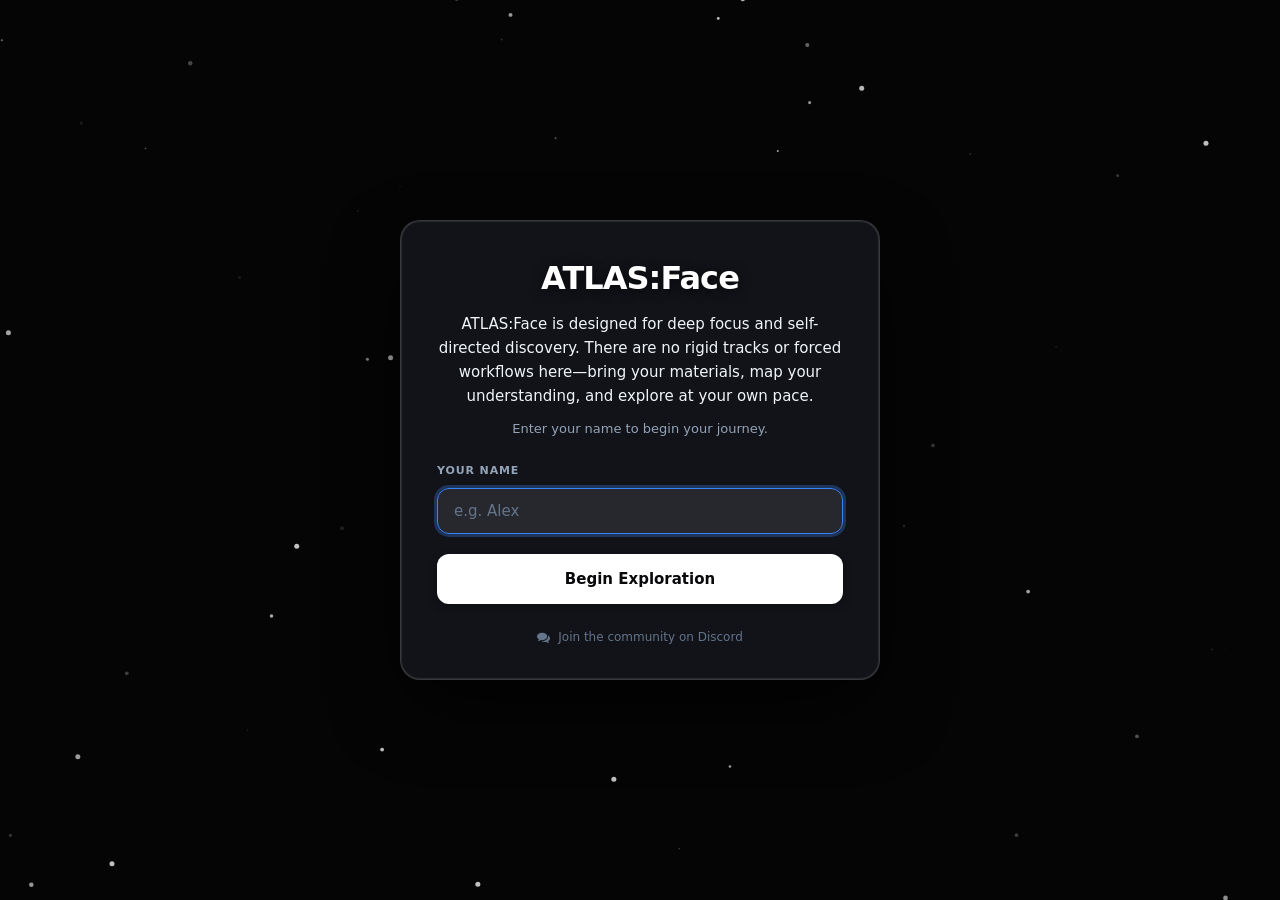
==== commit dc7867de: "deploy: update site with web-optimized browser edition and v1.0.32 multi-platform releases" ====
--- a/app/index.html
+++ b/app/index.html
@@ -137,9 +137,9 @@
     <!-- Early Web Bridge Initialization for Browser Mode -->
     <script>
         (function() {
-            var isElectron = !!(typeof process !== 'undefined' && process.versions && process.versions.electron);
+            var isElectron = !!((typeof process !== 'undefined' && process.versions && process.versions.electron) || (window.electronAPI && window.electronAPI.isElectron === true));
             var isCapacitor = !!(window.Capacitor && window.Capacitor.isNativePlatform && window.Capacitor.isNativePlatform());
-            if (!isElectron) {
+            if (!isElectron && !isCapacitor) {
                 document.documentElement.classList.add('is-web');
                 if (document.body) document.body.classList.add('is-web');
                 else document.addEventListener('DOMContentLoaded', function() { document.body.classList.add('is-web'); });
@@ -428,7 +428,7 @@
         }
     </style>
 
-  <script type="module" crossorigin src="./assets/index-DCtijOJy.js"></script>
+  <script type="module" crossorigin src="./assets/index-wrzawYmd.js"></script>
   <link rel="modulepreload" crossorigin href="./assets/vendor-codemirror-DUfYp2mG.js">
   <link rel="modulepreload" crossorigin href="./assets/vendor-markdown-BkjUMIlX.js">
   <link rel="modulepreload" crossorigin href="./assets/vendor-graph-DwCx8zU5.js">
